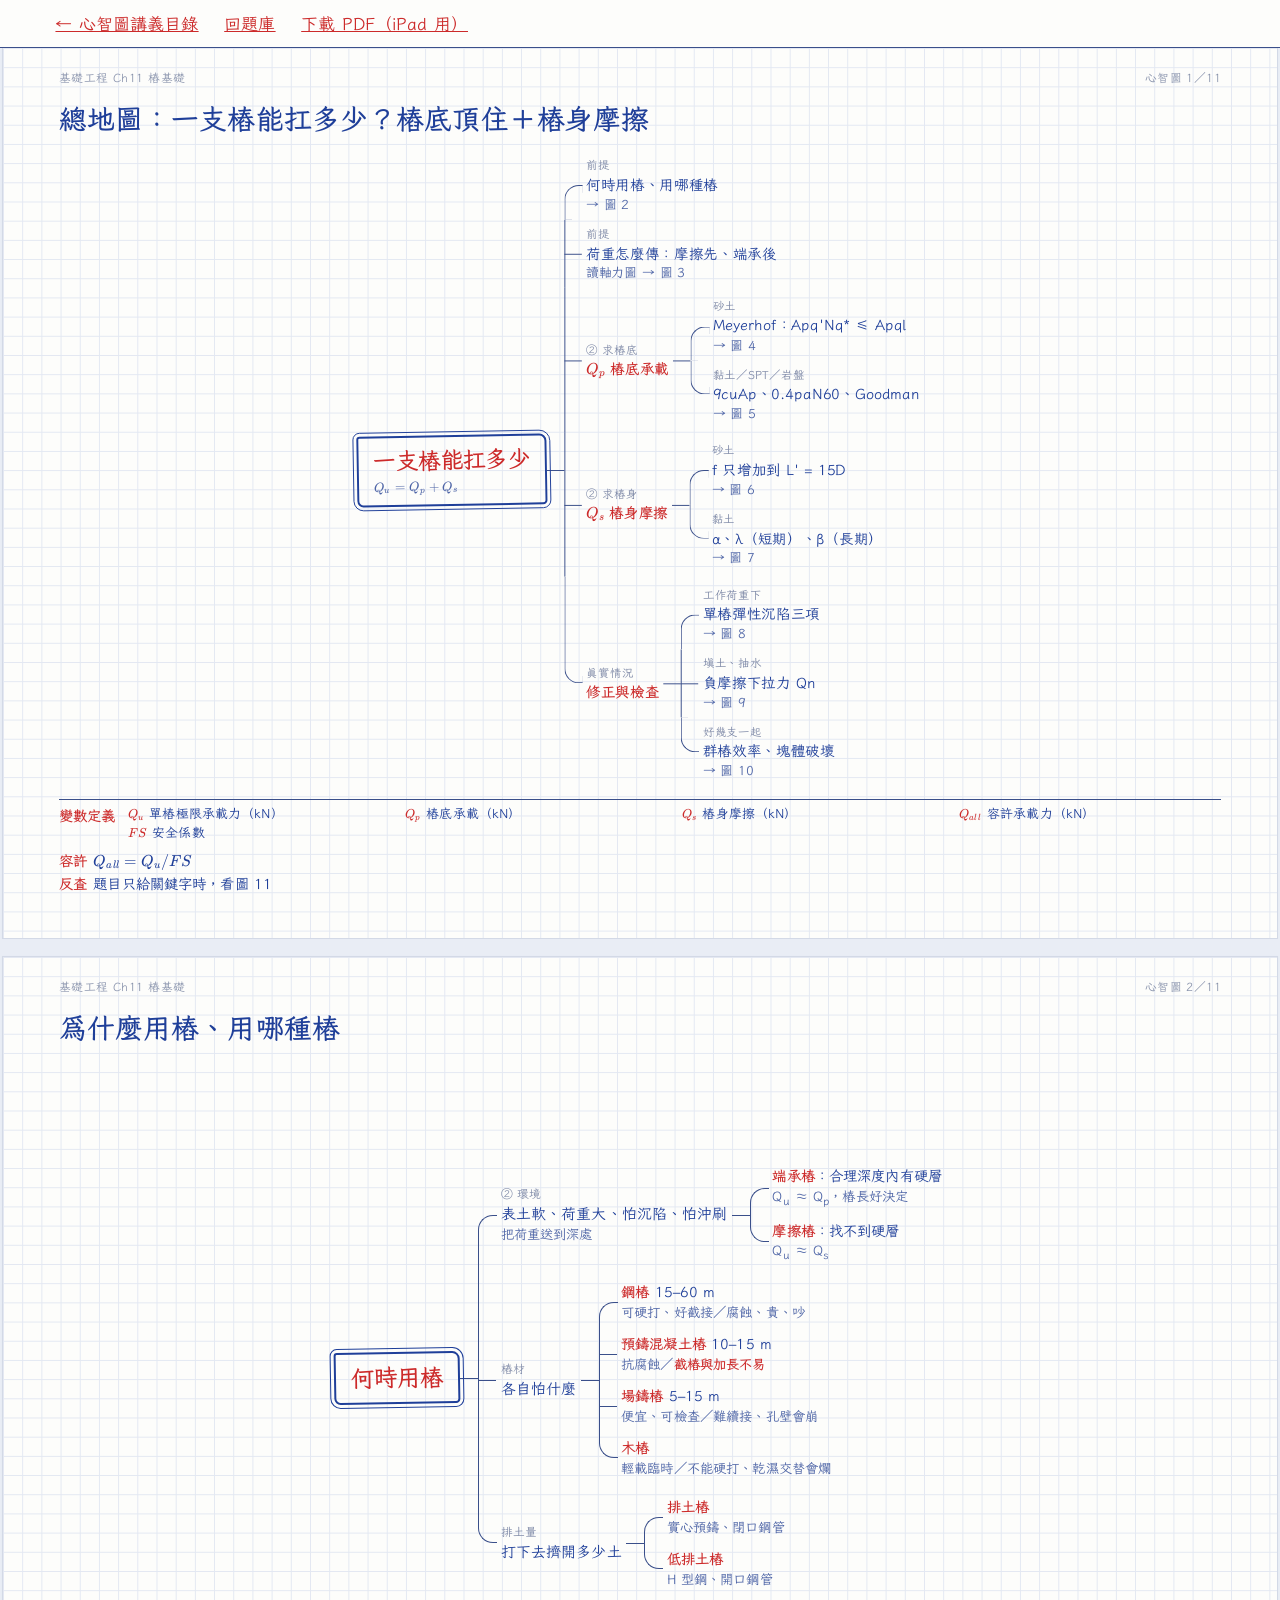
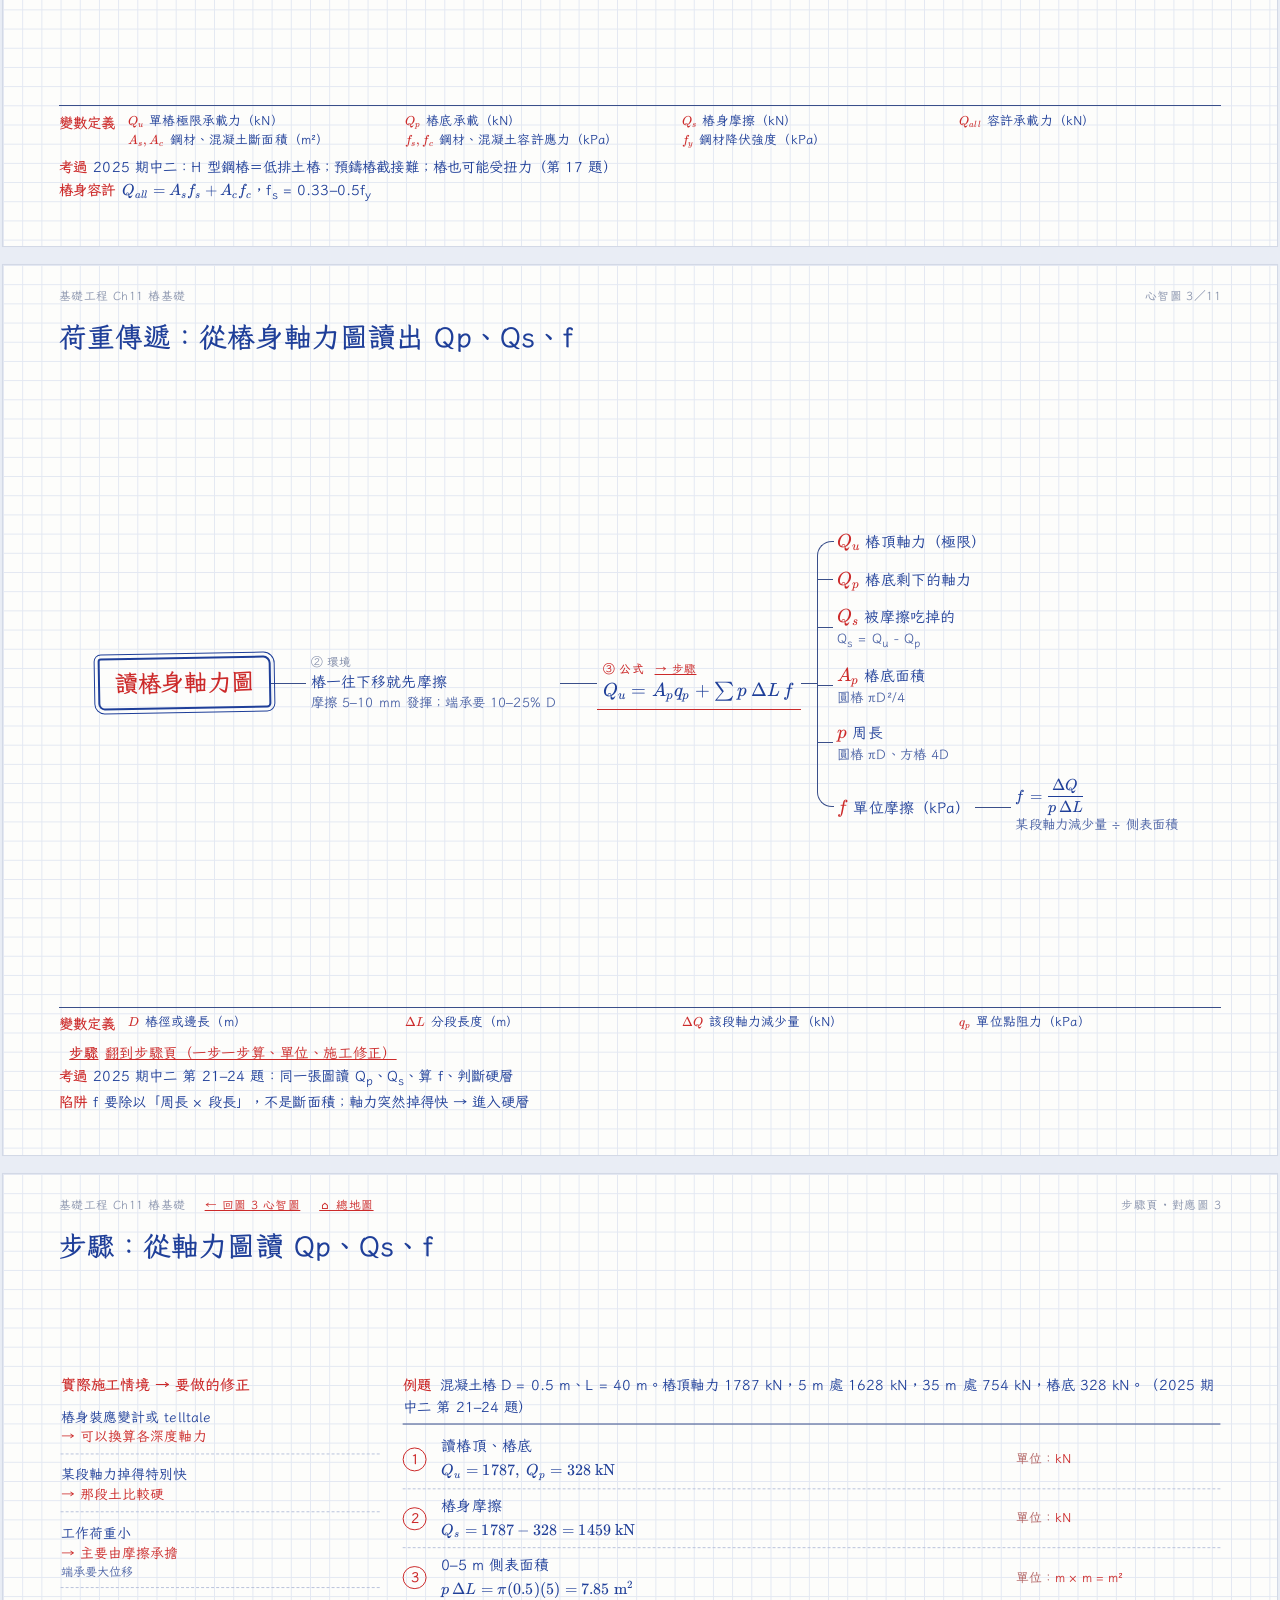
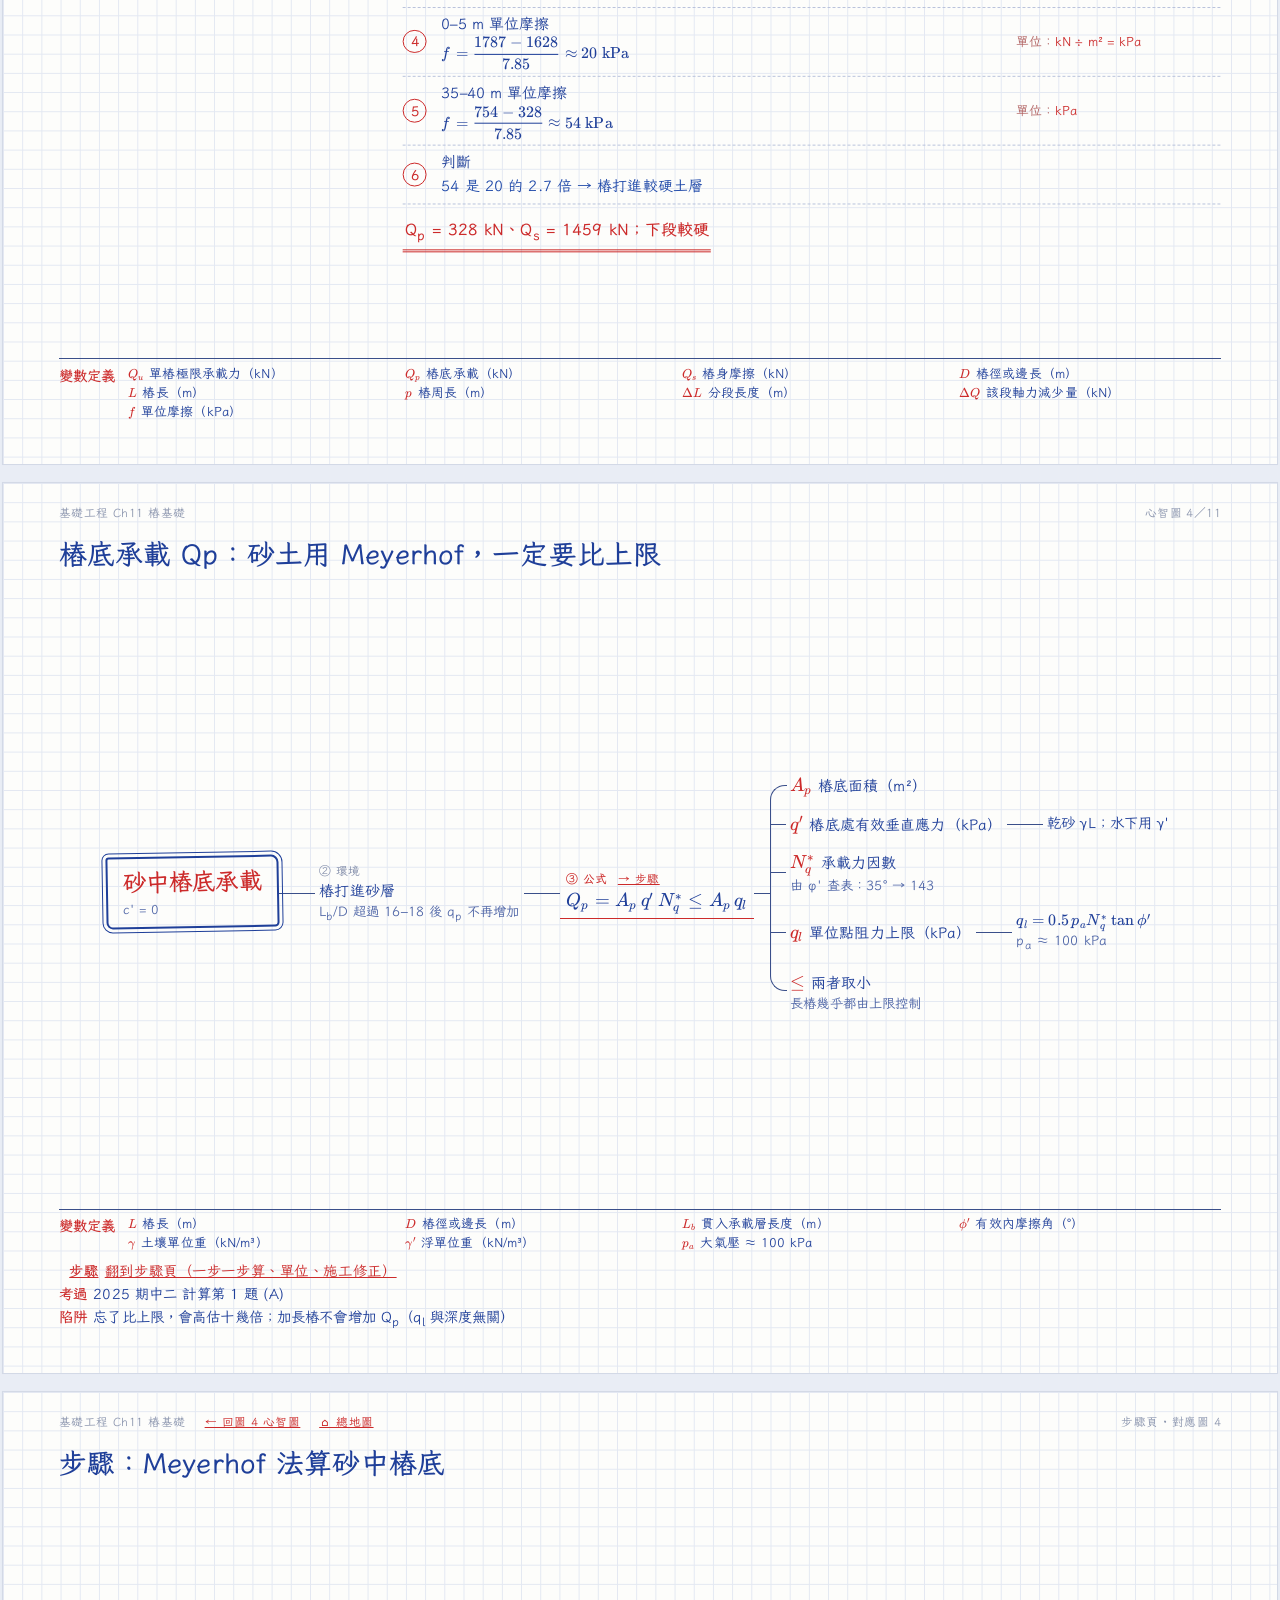
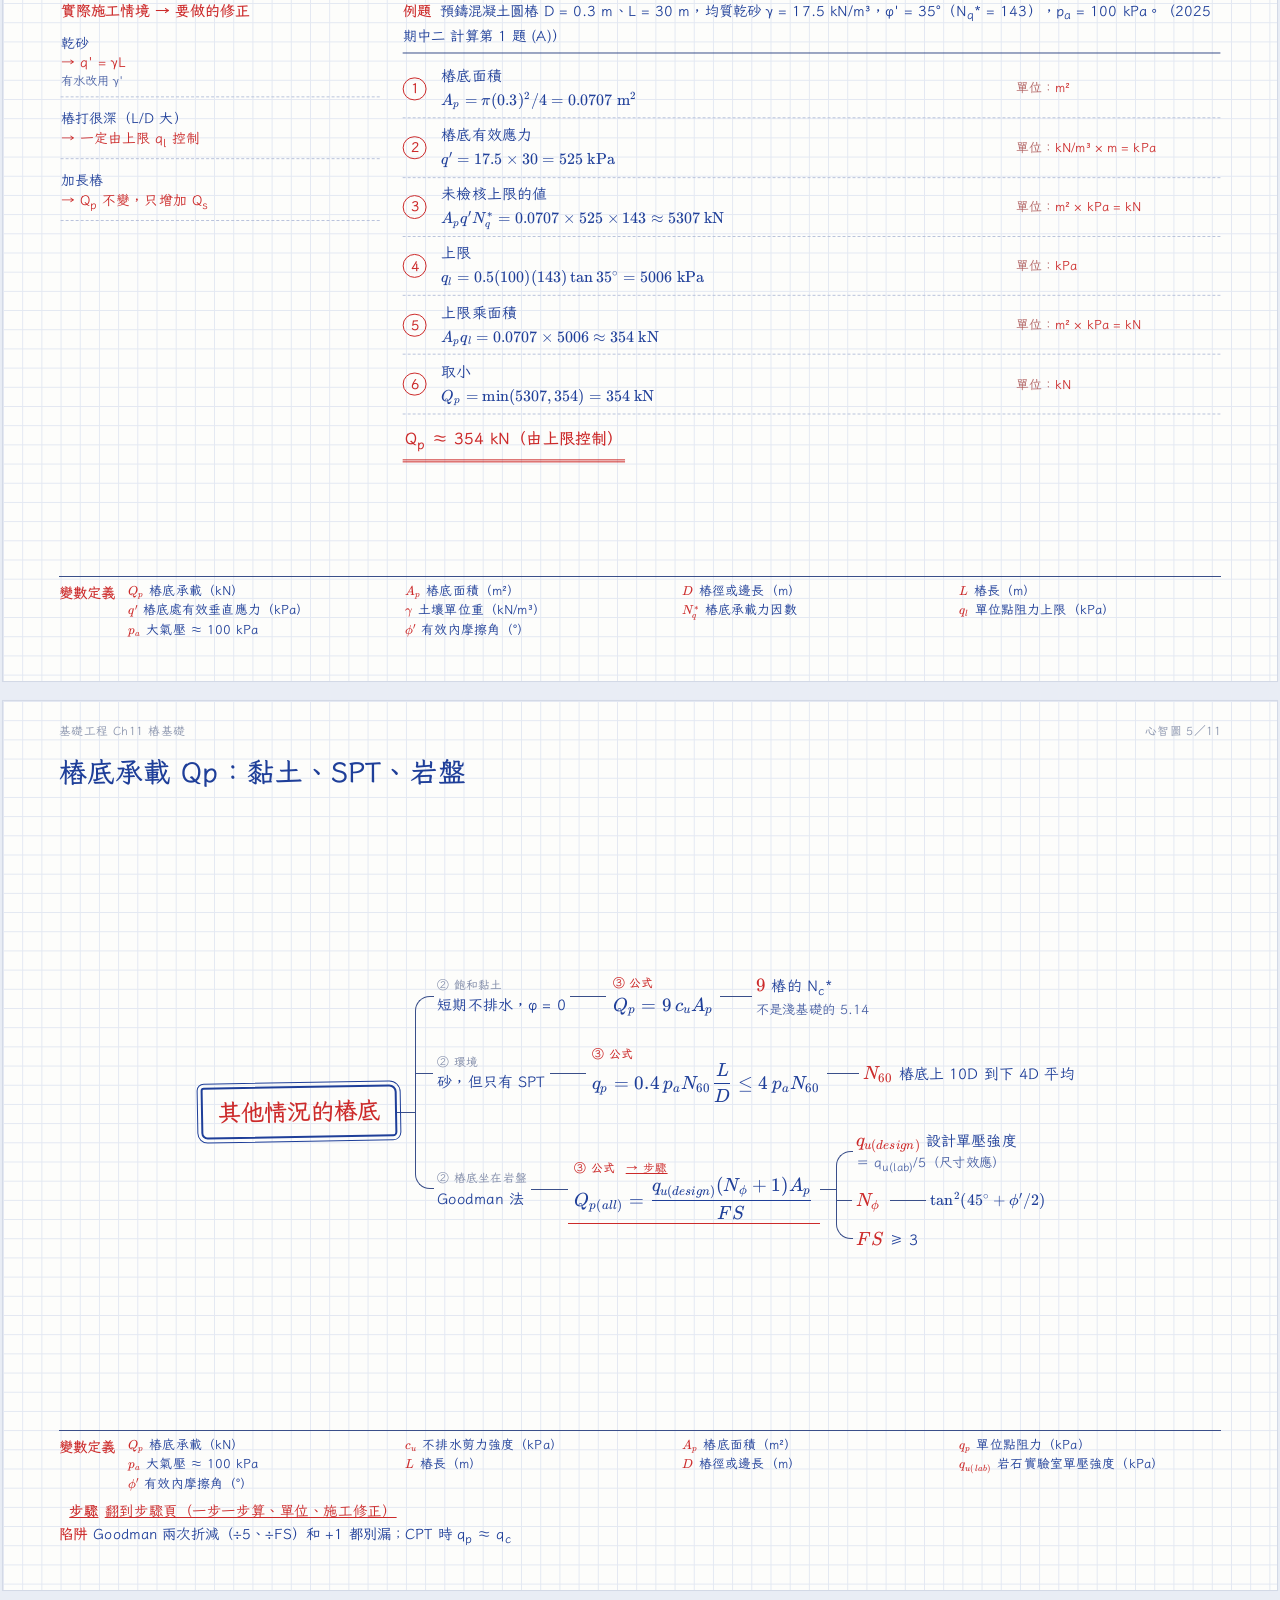
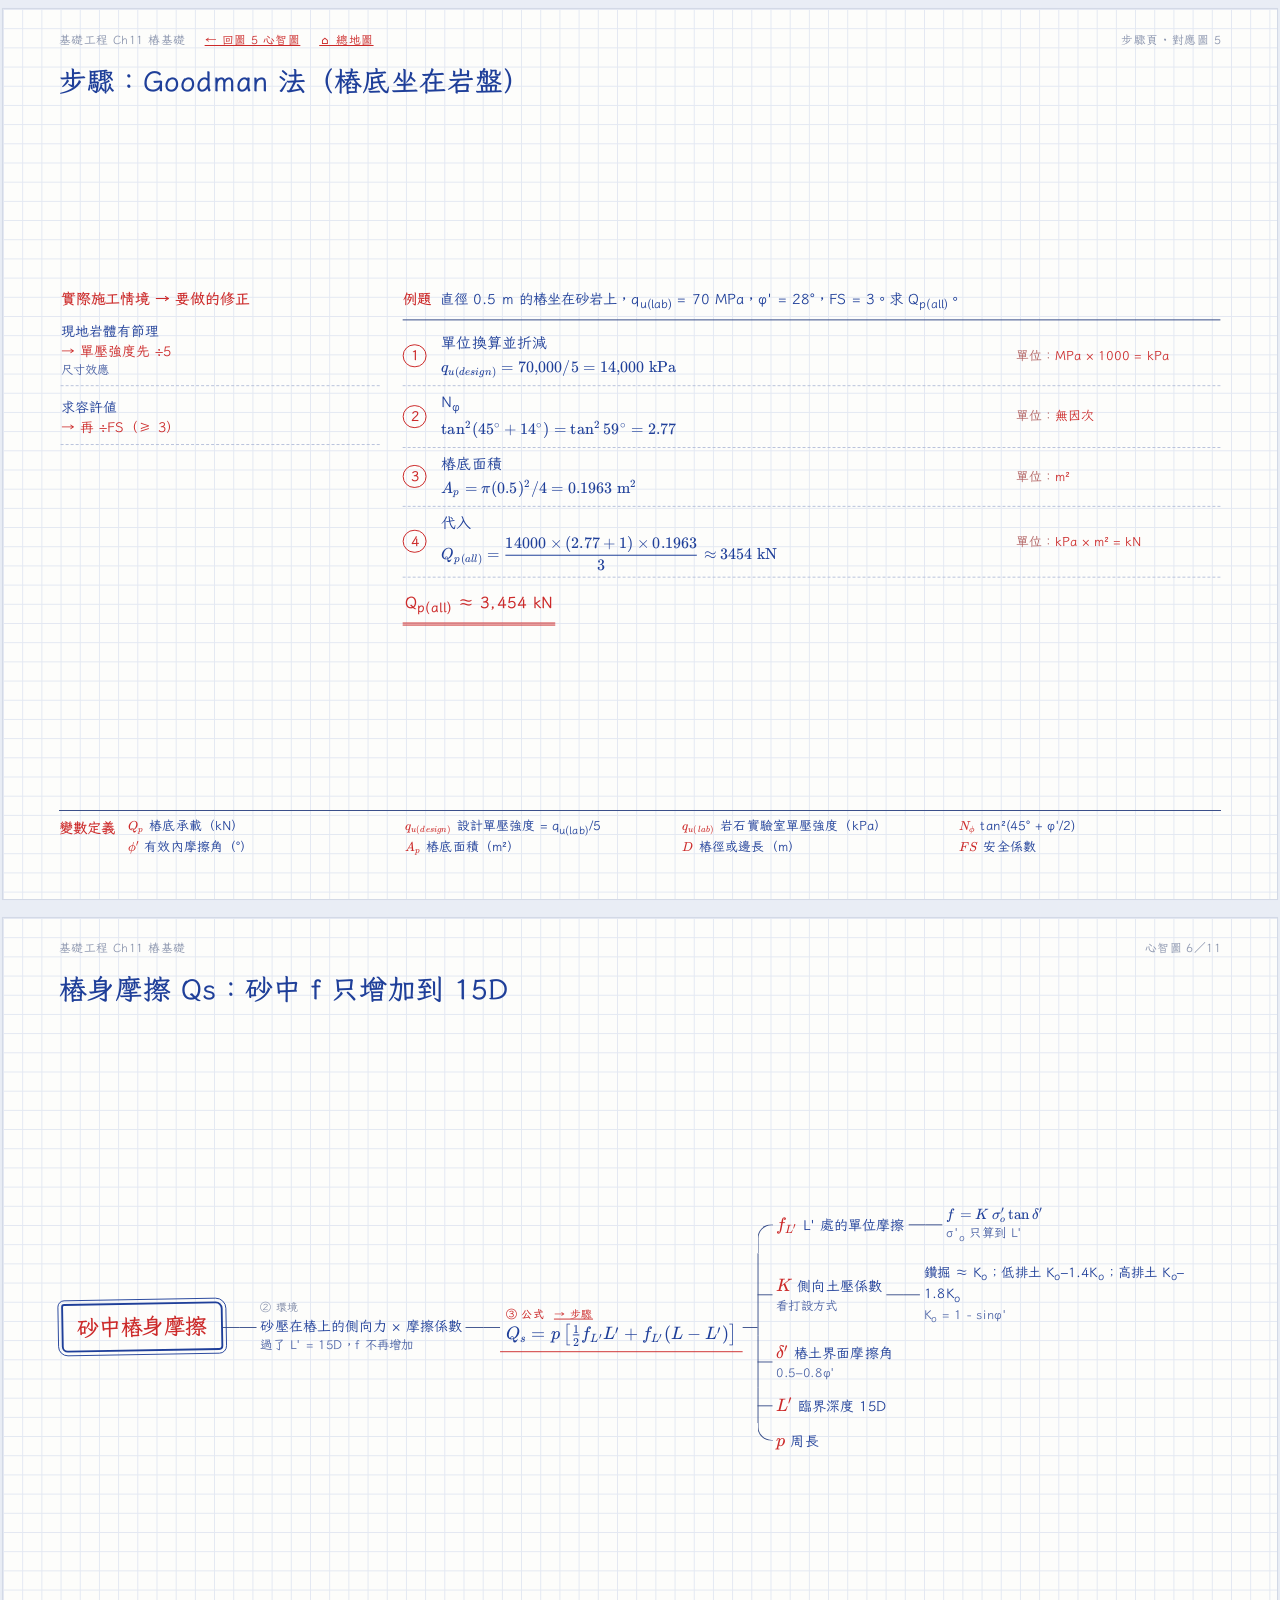
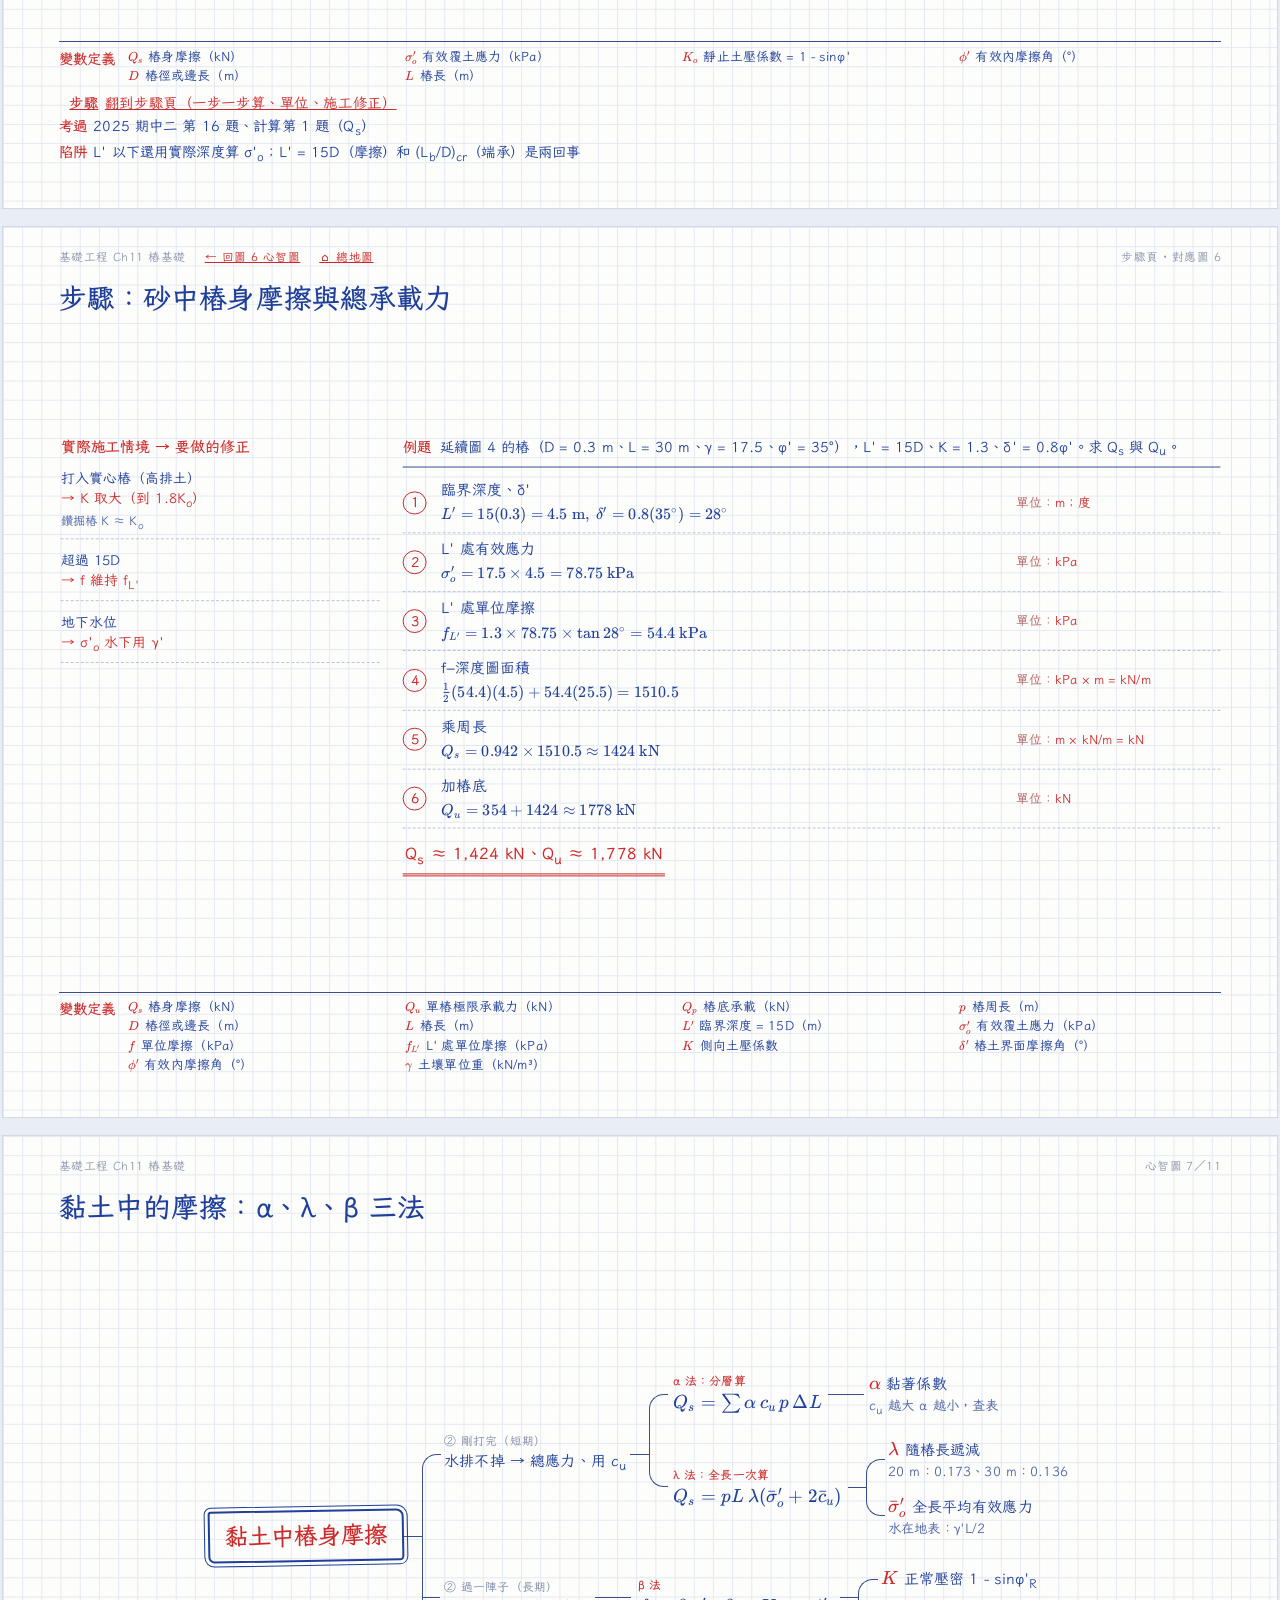
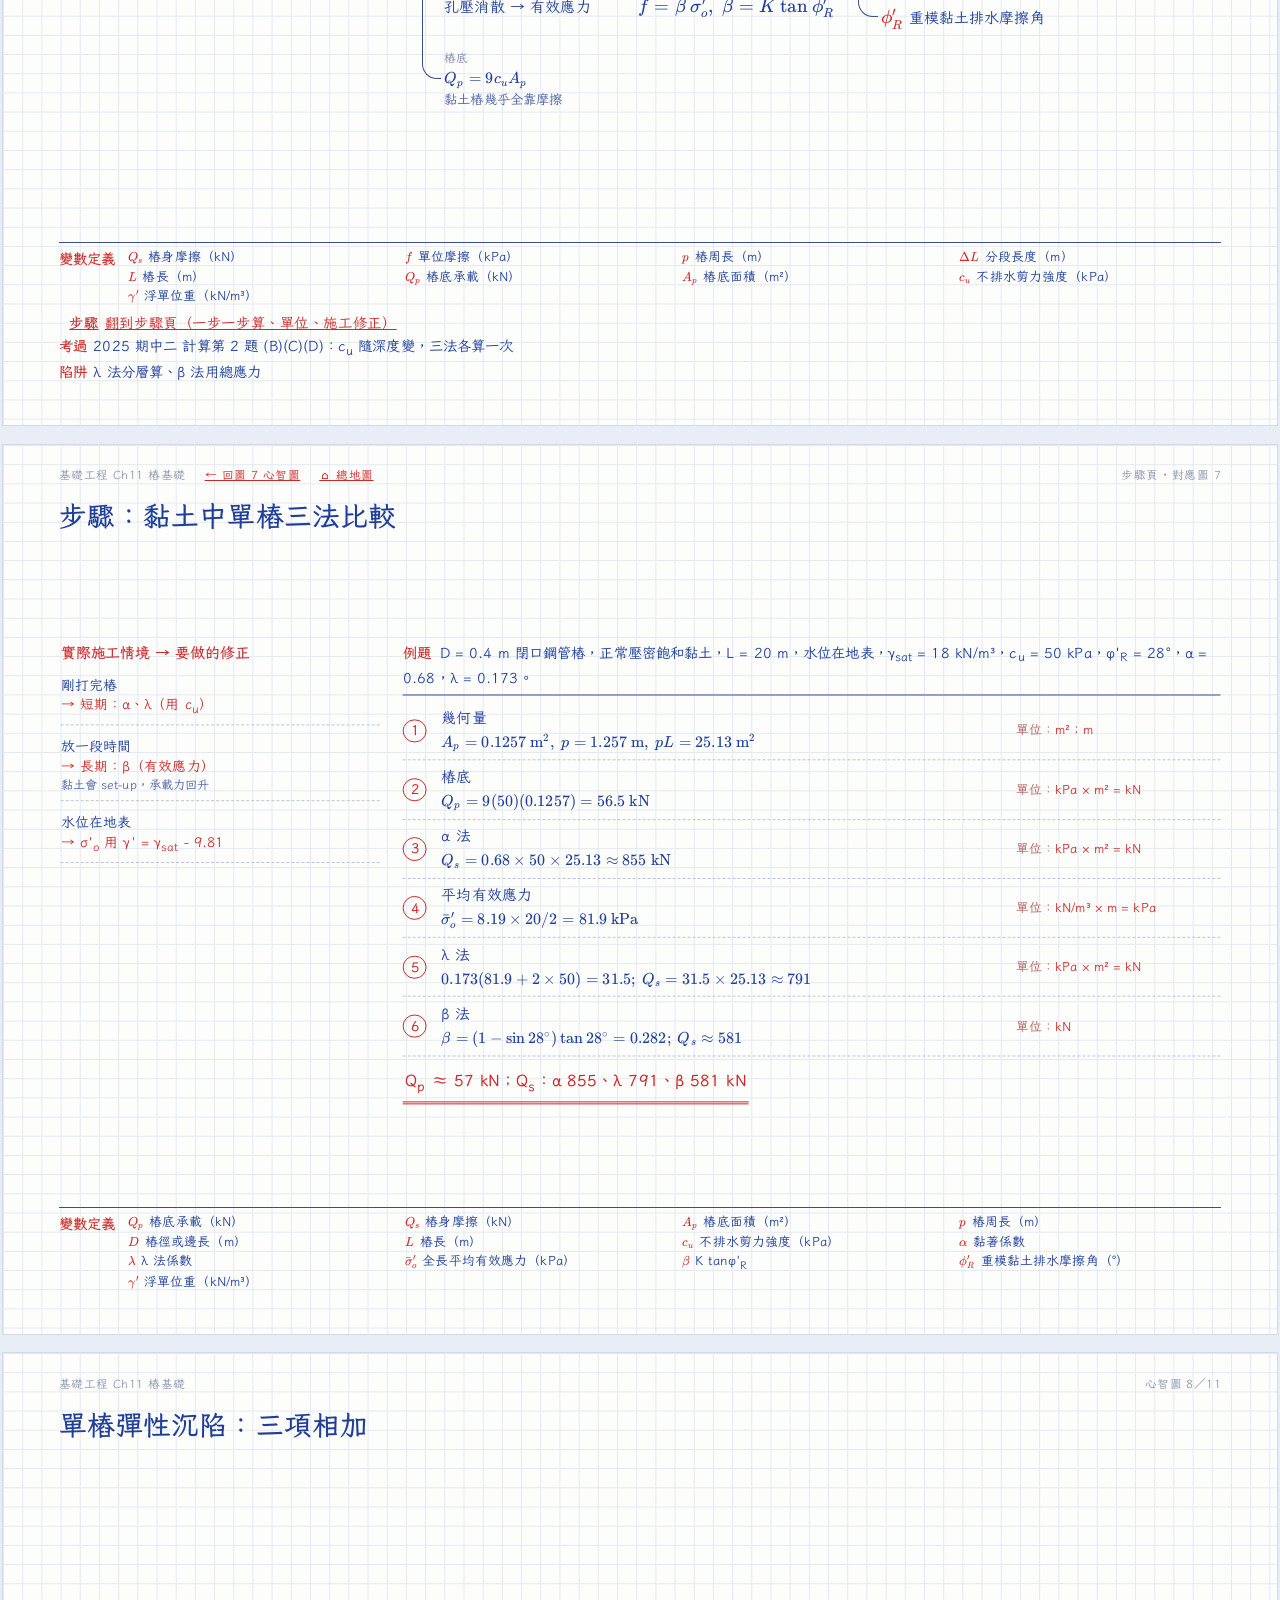
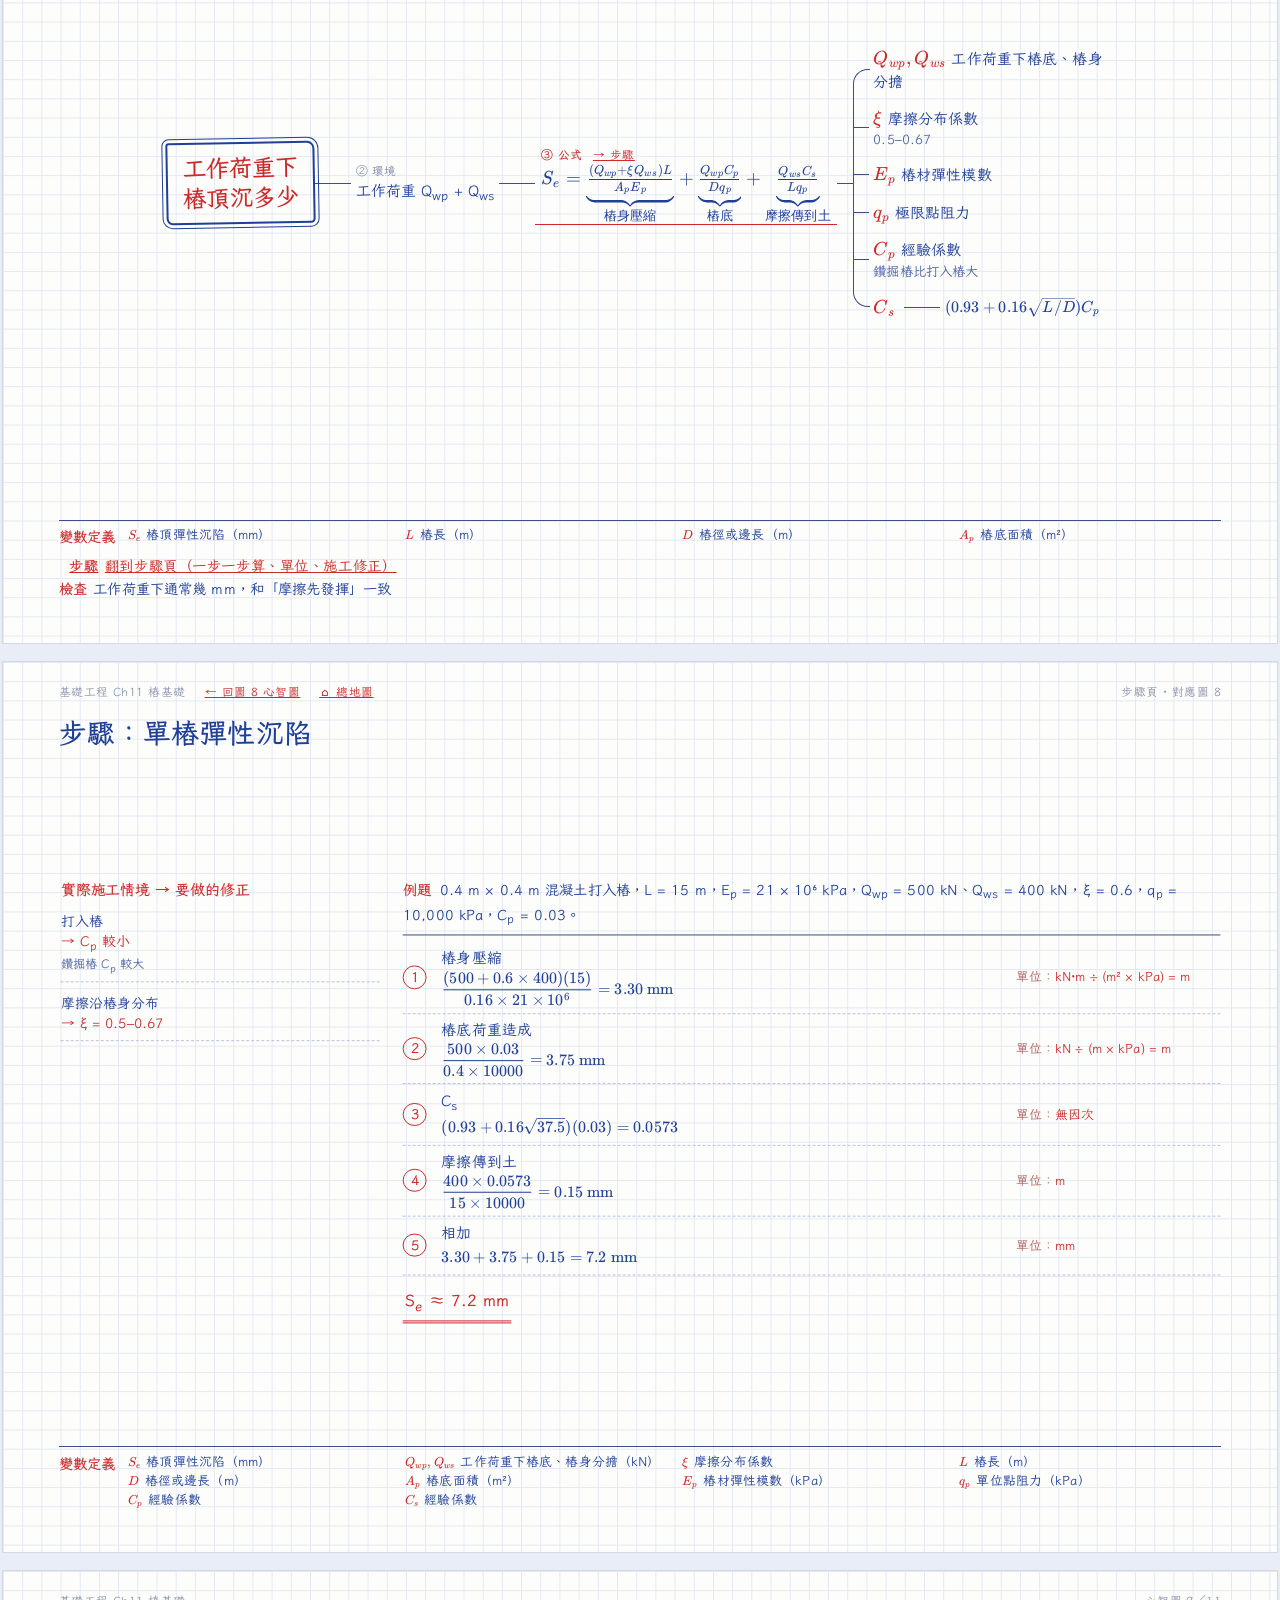
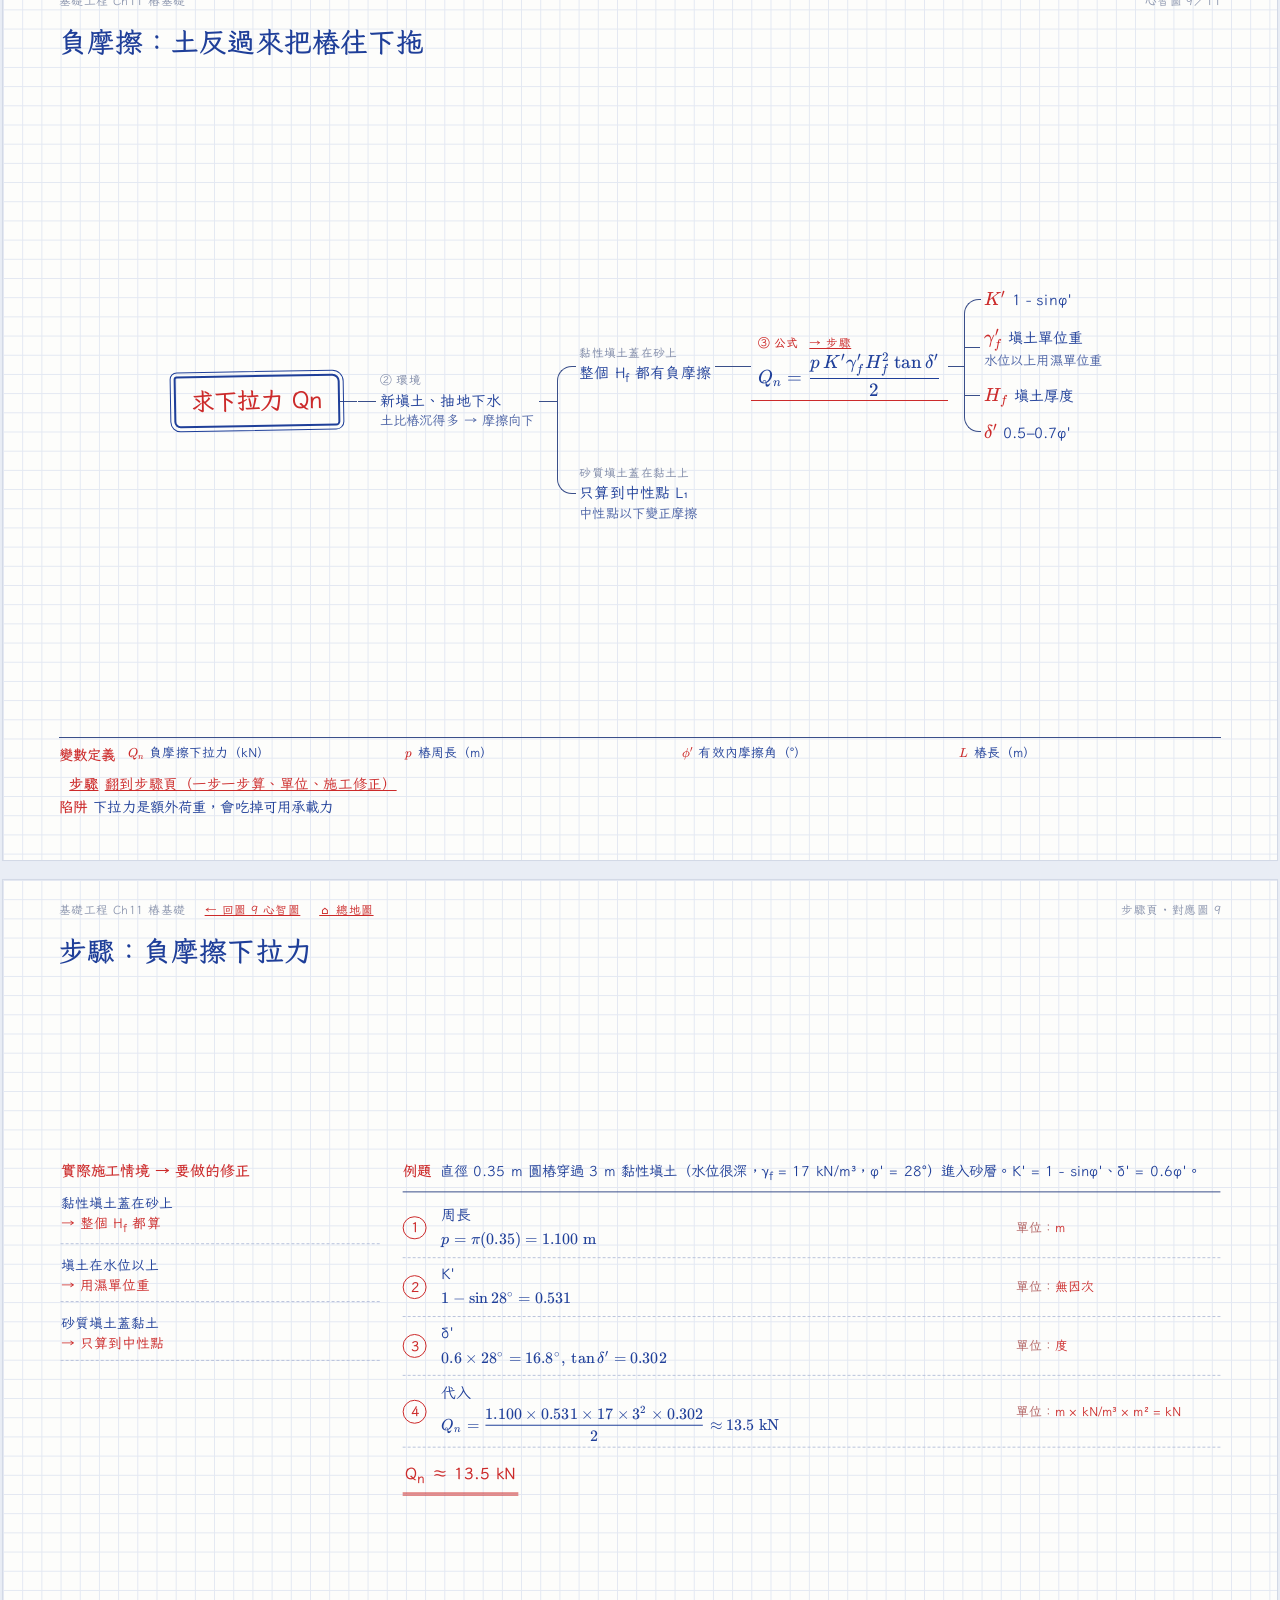
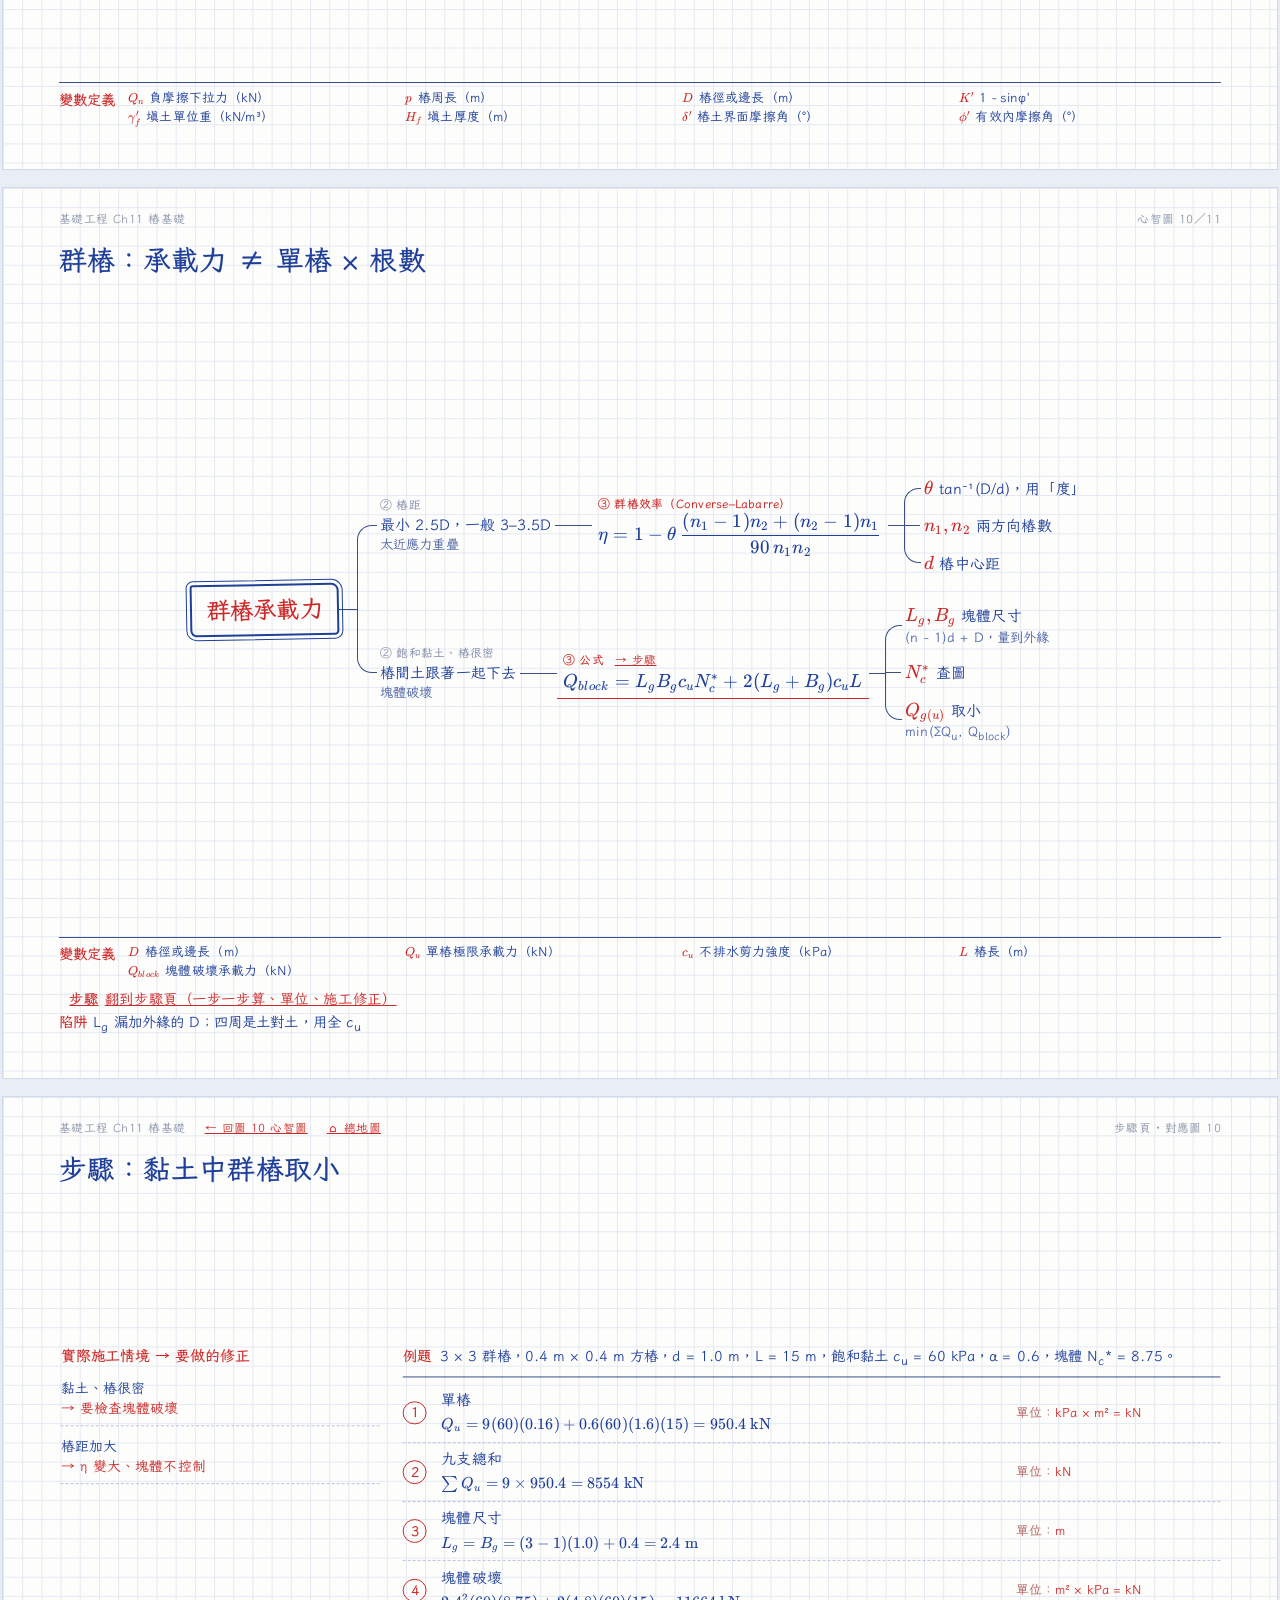
==== mindmap/ch11.html @ d0745fab "Add mind-map handouts for Ch8/9/11/12 and link them from the site Static notebook-style mind maps (g" ====
<!doctype html><html lang="zh-Hant"><head><meta charset="utf-8">
<meta name="viewport" content="width=device-width, initial-scale=1">
<title>Ch11 樁基礎｜心智圖講義</title>
<link rel="preconnect" href="https://fonts.googleapis.com"><link rel="preconnect" href="https://fonts.gstatic.com" crossorigin>
<link rel="stylesheet" href="https://fonts.googleapis.com/css2?family=LXGW+WenKai+TC:wght@400;700&family=Noto+Sans+TC:wght@400;600&display=swap">
<link rel="stylesheet" href="katex/katex.min.css">
<link rel="stylesheet" href="mm.css"></head><body>
<div class="webbar"><a href="./">← 心智圖講義目錄</a><a href="../">回題庫</a><a href="pdf/ch11.pdf" download>下載 PDF（iPad 用）</a></div>
<section class="page" id="m1">
  <div class="rh"><span>基礎工程 Ch11 樁基礎</span><span>心智圖 1／11</span></div>
  <div class="head"><div><h1>總地圖：一支樁能扛多少？樁底頂住＋樁身摩擦</h1></div><div class="steps"><span class="on">① 目的</span><span class="on">② 設定環境</span><span class="on">③ 選公式</span><span class="on">④ 變數從哪來</span></div></div>
  <div class="map"><div class="n c-white" style="transform: scale(0.96966); transform-origin: center center;"><div class="b goal">一支樁能扛多少<span class="s"><span class="tex"><span class="katex"><span class="katex-mathml"><math xmlns="http://www.w3.org/1998/Math/MathML"><semantics><mrow><msub><mi>Q</mi><mi>u</mi></msub><mo>=</mo><msub><mi>Q</mi><mi>p</mi></msub><mo>+</mo><msub><mi>Q</mi><mi>s</mi></msub></mrow><annotation encoding="application/x-tex">Q_u = Q_p + Q_s</annotation></semantics></math></span><span class="katex-html" aria-hidden="true"><span class="katex-base"><span class="katex-strut" style="height: 0.8778em; vertical-align: -0.1944em;"></span><span class="mord"><span class="mord mathnormal">Q</span><span class="msupsub"><span class="vlist-t vlist-t2"><span class="vlist-r"><span class="vlist" style="height: 0.1514em;"><span class="" style="top: -2.55em; margin-left: 0em; margin-right: 0.05em;"><span class="pstrut" style="height: 2.7em;"></span><span class="katex-sizing reset-size6 size3 mtight"><span class="mord mathnormal mtight">u</span></span></span></span><span class="vlist-s">​</span></span><span class="vlist-r"><span class="vlist" style="height: 0.15em;"><span class=""></span></span></span></span></span></span><span class="mspace" style="margin-right: 0.2778em;"></span><span class="mrel">=</span><span class="mspace" style="margin-right: 0.2778em;"></span></span><span class="katex-base"><span class="katex-strut" style="height: 0.9694em; vertical-align: -0.2861em;"></span><span class="mord"><span class="mord mathnormal">Q</span><span class="msupsub"><span class="vlist-t vlist-t2"><span class="vlist-r"><span class="vlist" style="height: 0.1514em;"><span class="" style="top: -2.55em; margin-left: 0em; margin-right: 0.05em;"><span class="pstrut" style="height: 2.7em;"></span><span class="katex-sizing reset-size6 size3 mtight"><span class="mord mathnormal mtight">p</span></span></span></span><span class="vlist-s">​</span></span><span class="vlist-r"><span class="vlist" style="height: 0.2861em;"><span class=""></span></span></span></span></span></span><span class="mspace" style="margin-right: 0.2222em;"></span><span class="mbin">+</span><span class="mspace" style="margin-right: 0.2222em;"></span></span><span class="katex-base"><span class="katex-strut" style="height: 0.8778em; vertical-align: -0.1944em;"></span><span class="mord"><span class="mord mathnormal">Q</span><span class="msupsub"><span class="vlist-t vlist-t2"><span class="vlist-r"><span class="vlist" style="height: 0.1514em;"><span class="" style="top: -2.55em; margin-left: 0em; margin-right: 0.05em;"><span class="pstrut" style="height: 2.7em;"></span><span class="katex-sizing reset-size6 size3 mtight"><span class="mord mathnormal mtight">s</span></span></span></span><span class="vlist-s">​</span></span><span class="vlist-r"><span class="vlist" style="height: 0.15em;"><span class=""></span></span></span></span></span></span></span></span></span></span></span></div><div class="k"><div class="n c-gray"><a class="lk" href="#m2"><div class="b env"><span class="t">前提</span>何時用樁、用哪種樁<span class="s">→ 圖 2</span></div></a></div><div class="n c-gray"><a class="lk" href="#m3"><div class="b env"><span class="t">前提</span>荷重怎麼傳：摩擦先、端承後<span class="s">讀軸力圖 → 圖 3</span></div></a></div><div class="n c-gray"><div class="b env"><span class="t">② 求樁底</span><b><span class="tex"><span class="katex"><span class="katex-mathml"><math xmlns="http://www.w3.org/1998/Math/MathML"><semantics><mrow><msub><mi>Q</mi><mi>p</mi></msub></mrow><annotation encoding="application/x-tex">Q_p</annotation></semantics></math></span><span class="katex-html" aria-hidden="true"><span class="katex-base"><span class="katex-strut" style="height: 0.9694em; vertical-align: -0.2861em;"></span><span class="mord"><span class="mord mathnormal">Q</span><span class="msupsub"><span class="vlist-t vlist-t2"><span class="vlist-r"><span class="vlist" style="height: 0.1514em;"><span class="" style="top: -2.55em; margin-left: 0em; margin-right: 0.05em;"><span class="pstrut" style="height: 2.7em;"></span><span class="katex-sizing reset-size6 size3 mtight"><span class="mord mathnormal mtight">p</span></span></span></span><span class="vlist-s">​</span></span><span class="vlist-r"><span class="vlist" style="height: 0.2861em;"><span class=""></span></span></span></span></span></span></span></span></span></span> 樁底承載</b></div><div class="k"><div class="n c-gray"><a class="lk" href="#m4"><div class="b meth"><span class="t">砂土</span>Meyerhof：Apq'Nq* ≤ Apql<span class="s">→ 圖 4</span></div></a></div><div class="n c-gray"><a class="lk" href="#m5"><div class="b meth"><span class="t">黏土／SPT／岩盤</span>9cuAp、0.4paN60、Goodman<span class="s">→ 圖 5</span></div></a></div></div></div><div class="n c-gray"><div class="b env"><span class="t">② 求樁身</span><b><span class="tex"><span class="katex"><span class="katex-mathml"><math xmlns="http://www.w3.org/1998/Math/MathML"><semantics><mrow><msub><mi>Q</mi><mi>s</mi></msub></mrow><annotation encoding="application/x-tex">Q_s</annotation></semantics></math></span><span class="katex-html" aria-hidden="true"><span class="katex-base"><span class="katex-strut" style="height: 0.8778em; vertical-align: -0.1944em;"></span><span class="mord"><span class="mord mathnormal">Q</span><span class="msupsub"><span class="vlist-t vlist-t2"><span class="vlist-r"><span class="vlist" style="height: 0.1514em;"><span class="" style="top: -2.55em; margin-left: 0em; margin-right: 0.05em;"><span class="pstrut" style="height: 2.7em;"></span><span class="katex-sizing reset-size6 size3 mtight"><span class="mord mathnormal mtight">s</span></span></span></span><span class="vlist-s">​</span></span><span class="vlist-r"><span class="vlist" style="height: 0.15em;"><span class=""></span></span></span></span></span></span></span></span></span></span> 樁身摩擦</b></div><div class="k"><div class="n c-gray"><a class="lk" href="#m6"><div class="b meth"><span class="t">砂土</span>f 只增加到 L' = 15D<span class="s">→ 圖 6</span></div></a></div><div class="n c-gray"><a class="lk" href="#m7"><div class="b meth"><span class="t">黏土</span>α、λ（短期）、β（長期）<span class="s">→ 圖 7</span></div></a></div></div></div><div class="n c-gray"><div class="b env"><span class="t">真實情況</span><b>修正與檢查</b></div><div class="k"><div class="n c-gray"><a class="lk" href="#m8"><div class="b meth"><span class="t">工作荷重下</span>單樁彈性沉陷三項<span class="s">→ 圖 8</span></div></a></div><div class="n c-gray"><a class="lk" href="#m9"><div class="b meth"><span class="t">填土、抽水</span>負摩擦下拉力 Qn<span class="s">→ 圖 9</span></div></a></div><div class="n c-gray"><a class="lk" href="#m10"><div class="b meth"><span class="t">好幾支一起</span>群樁效率、塊體破壞<span class="s">→ 圖 10</span></div></a></div></div></div></div></div></div>
  <div class="defs"><div class="dh">變數定義</div><div class="dg"><div class="d"><span class="ds"><span class="tex"><span class="katex"><span class="katex-mathml"><math xmlns="http://www.w3.org/1998/Math/MathML"><semantics><mrow><msub><mi>Q</mi><mi>u</mi></msub></mrow><annotation encoding="application/x-tex">Q_u</annotation></semantics></math></span><span class="katex-html" aria-hidden="true"><span class="katex-base"><span class="katex-strut" style="height: 0.8778em; vertical-align: -0.1944em;"></span><span class="mord"><span class="mord mathnormal">Q</span><span class="msupsub"><span class="vlist-t vlist-t2"><span class="vlist-r"><span class="vlist" style="height: 0.1514em;"><span class="" style="top: -2.55em; margin-left: 0em; margin-right: 0.05em;"><span class="pstrut" style="height: 2.7em;"></span><span class="katex-sizing reset-size6 size3 mtight"><span class="mord mathnormal mtight">u</span></span></span></span><span class="vlist-s">​</span></span><span class="vlist-r"><span class="vlist" style="height: 0.15em;"><span class=""></span></span></span></span></span></span></span></span></span></span></span>單樁極限承載力（kN）</div><div class="d"><span class="ds"><span class="tex"><span class="katex"><span class="katex-mathml"><math xmlns="http://www.w3.org/1998/Math/MathML"><semantics><mrow><msub><mi>Q</mi><mi>p</mi></msub></mrow><annotation encoding="application/x-tex">Q_p</annotation></semantics></math></span><span class="katex-html" aria-hidden="true"><span class="katex-base"><span class="katex-strut" style="height: 0.9694em; vertical-align: -0.2861em;"></span><span class="mord"><span class="mord mathnormal">Q</span><span class="msupsub"><span class="vlist-t vlist-t2"><span class="vlist-r"><span class="vlist" style="height: 0.1514em;"><span class="" style="top: -2.55em; margin-left: 0em; margin-right: 0.05em;"><span class="pstrut" style="height: 2.7em;"></span><span class="katex-sizing reset-size6 size3 mtight"><span class="mord mathnormal mtight">p</span></span></span></span><span class="vlist-s">​</span></span><span class="vlist-r"><span class="vlist" style="height: 0.2861em;"><span class=""></span></span></span></span></span></span></span></span></span></span></span>樁底承載（kN）</div><div class="d"><span class="ds"><span class="tex"><span class="katex"><span class="katex-mathml"><math xmlns="http://www.w3.org/1998/Math/MathML"><semantics><mrow><msub><mi>Q</mi><mi>s</mi></msub></mrow><annotation encoding="application/x-tex">Q_s</annotation></semantics></math></span><span class="katex-html" aria-hidden="true"><span class="katex-base"><span class="katex-strut" style="height: 0.8778em; vertical-align: -0.1944em;"></span><span class="mord"><span class="mord mathnormal">Q</span><span class="msupsub"><span class="vlist-t vlist-t2"><span class="vlist-r"><span class="vlist" style="height: 0.1514em;"><span class="" style="top: -2.55em; margin-left: 0em; margin-right: 0.05em;"><span class="pstrut" style="height: 2.7em;"></span><span class="katex-sizing reset-size6 size3 mtight"><span class="mord mathnormal mtight">s</span></span></span></span><span class="vlist-s">​</span></span><span class="vlist-r"><span class="vlist" style="height: 0.15em;"><span class=""></span></span></span></span></span></span></span></span></span></span></span>樁身摩擦（kN）</div><div class="d"><span class="ds"><span class="tex"><span class="katex"><span class="katex-mathml"><math xmlns="http://www.w3.org/1998/Math/MathML"><semantics><mrow><msub><mi>Q</mi><mrow><mi>a</mi><mi>l</mi><mi>l</mi></mrow></msub></mrow><annotation encoding="application/x-tex">Q_{all}</annotation></semantics></math></span><span class="katex-html" aria-hidden="true"><span class="katex-base"><span class="katex-strut" style="height: 0.8778em; vertical-align: -0.1944em;"></span><span class="mord"><span class="mord mathnormal">Q</span><span class="msupsub"><span class="vlist-t vlist-t2"><span class="vlist-r"><span class="vlist" style="height: 0.3361em;"><span class="" style="top: -2.55em; margin-left: 0em; margin-right: 0.05em;"><span class="pstrut" style="height: 2.7em;"></span><span class="katex-sizing reset-size6 size3 mtight"><span class="mord mtight"><span class="mord mathnormal mtight">a</span><span class="mord mathnormal mtight" style="margin-right: 0.0197em;">l</span><span class="mord mathnormal mtight" style="margin-right: 0.0197em;">l</span></span></span></span></span><span class="vlist-s">​</span></span><span class="vlist-r"><span class="vlist" style="height: 0.15em;"><span class=""></span></span></span></span></span></span></span></span></span></span></span>容許承載力（kN）</div><div class="d"><span class="ds"><span class="tex"><span class="katex"><span class="katex-mathml"><math xmlns="http://www.w3.org/1998/Math/MathML"><semantics><mrow><mi>F</mi><mi>S</mi></mrow><annotation encoding="application/x-tex">FS</annotation></semantics></math></span><span class="katex-html" aria-hidden="true"><span class="katex-base"><span class="katex-strut" style="height: 0.6833em;"></span><span class="mord mathnormal" style="margin-right: 0.1389em;">F</span><span class="mord mathnormal" style="margin-right: 0.0576em;">S</span></span></span></span></span></span>安全係數</div></div></div>
  <div class="foot"><div class="chip tip"><b>容許</b><span class="tex"><span class="katex"><span class="katex-mathml"><math xmlns="http://www.w3.org/1998/Math/MathML"><semantics><mrow><msub><mi>Q</mi><mrow><mi>a</mi><mi>l</mi><mi>l</mi></mrow></msub><mo>=</mo><msub><mi>Q</mi><mi>u</mi></msub><mi mathvariant="normal">/</mi><mi>F</mi><mi>S</mi></mrow><annotation encoding="application/x-tex">Q_{all} = Q_u / FS</annotation></semantics></math></span><span class="katex-html" aria-hidden="true"><span class="katex-base"><span class="katex-strut" style="height: 0.8778em; vertical-align: -0.1944em;"></span><span class="mord"><span class="mord mathnormal">Q</span><span class="msupsub"><span class="vlist-t vlist-t2"><span class="vlist-r"><span class="vlist" style="height: 0.3361em;"><span class="" style="top: -2.55em; margin-left: 0em; margin-right: 0.05em;"><span class="pstrut" style="height: 2.7em;"></span><span class="katex-sizing reset-size6 size3 mtight"><span class="mord mtight"><span class="mord mathnormal mtight">a</span><span class="mord mathnormal mtight" style="margin-right: 0.0197em;">l</span><span class="mord mathnormal mtight" style="margin-right: 0.0197em;">l</span></span></span></span></span><span class="vlist-s">​</span></span><span class="vlist-r"><span class="vlist" style="height: 0.15em;"><span class=""></span></span></span></span></span></span><span class="mspace" style="margin-right: 0.2778em;"></span><span class="mrel">=</span><span class="mspace" style="margin-right: 0.2778em;"></span></span><span class="katex-base"><span class="katex-strut" style="height: 1em; vertical-align: -0.25em;"></span><span class="mord"><span class="mord mathnormal">Q</span><span class="msupsub"><span class="vlist-t vlist-t2"><span class="vlist-r"><span class="vlist" style="height: 0.1514em;"><span class="" style="top: -2.55em; margin-left: 0em; margin-right: 0.05em;"><span class="pstrut" style="height: 2.7em;"></span><span class="katex-sizing reset-size6 size3 mtight"><span class="mord mathnormal mtight">u</span></span></span></span><span class="vlist-s">​</span></span><span class="vlist-r"><span class="vlist" style="height: 0.15em;"><span class=""></span></span></span></span></span></span><span class="mord">/</span><span class="mord mathnormal" style="margin-right: 0.1389em;">F</span><span class="mord mathnormal" style="margin-right: 0.0576em;">S</span></span></span></span></span></div><div class="chip tip"><b>反查</b>題目只給關鍵字時，看圖 11</div></div>
</section>
<section class="page" id="m2">
  <div class="rh"><span>基礎工程 Ch11 樁基礎</span><span>心智圖 2／11</span></div>
  <div class="head"><div><h1>為什麼用樁、用哪種樁</h1></div><div class="steps"><span class="on">① 目的</span><span class="on">② 設定環境</span><span class="">③ 選公式</span><span class="">④ 變數從哪來</span></div></div>
  <div class="map"><div class="n c-white"><div class="b goal">何時用樁</div><div class="k"><div class="n c-gray"><div class="b env"><span class="t">② 環境</span>表土軟、荷重大、怕沉陷、怕沖刷<span class="s">把荷重送到深處</span></div><div class="k"><div class="n c-gray"><div class="b how "><b>端承樁</b>：合理深度內有硬層<span class="s">Q<sub>u</sub> ≈ Q<sub>p</sub>，樁長好決定</span></div></div><div class="n c-gray"><div class="b how "><b>摩擦樁</b>：找不到硬層<span class="s">Q<sub>u</sub> ≈ Q<sub>s</sub></span></div></div></div></div><div class="n c-gray"><div class="b env"><span class="t">樁材</span>各自怕什麼</div><div class="k"><div class="n c-gray"><div class="b how "><b>鋼樁</b> 15–60 m<span class="s">可硬打、好截接／腐蝕、貴、吵</span></div></div><div class="n c-gray"><div class="b how "><b>預鑄混凝土樁</b> 10–15 m<span class="s">抗腐蝕／<b>截樁與加長不易</b></span></div></div><div class="n c-gray"><div class="b how "><b>場鑄樁</b> 5–15 m<span class="s">便宜、可檢查／難續接、孔壁會崩</span></div></div><div class="n c-gray"><div class="b how "><b>木樁</b><span class="s">輕載臨時／不能硬打、乾濕交替會爛</span></div></div></div></div><div class="n c-gray"><div class="b env"><span class="t">排土量</span>打下去擠開多少土</div><div class="k"><div class="n c-gray"><div class="b how "><b>排土樁</b><span class="s">實心預鑄、閉口鋼管</span></div></div><div class="n c-gray"><div class="b how "><b>低排土樁</b><span class="s">H 型鋼、開口鋼管</span></div></div></div></div></div></div></div>
  <div class="defs"><div class="dh">變數定義</div><div class="dg"><div class="d"><span class="ds"><span class="tex"><span class="katex"><span class="katex-mathml"><math xmlns="http://www.w3.org/1998/Math/MathML"><semantics><mrow><msub><mi>Q</mi><mi>u</mi></msub></mrow><annotation encoding="application/x-tex">Q_u</annotation></semantics></math></span><span class="katex-html" aria-hidden="true"><span class="katex-base"><span class="katex-strut" style="height: 0.8778em; vertical-align: -0.1944em;"></span><span class="mord"><span class="mord mathnormal">Q</span><span class="msupsub"><span class="vlist-t vlist-t2"><span class="vlist-r"><span class="vlist" style="height: 0.1514em;"><span class="" style="top: -2.55em; margin-left: 0em; margin-right: 0.05em;"><span class="pstrut" style="height: 2.7em;"></span><span class="katex-sizing reset-size6 size3 mtight"><span class="mord mathnormal mtight">u</span></span></span></span><span class="vlist-s">​</span></span><span class="vlist-r"><span class="vlist" style="height: 0.15em;"><span class=""></span></span></span></span></span></span></span></span></span></span></span>單樁極限承載力（kN）</div><div class="d"><span class="ds"><span class="tex"><span class="katex"><span class="katex-mathml"><math xmlns="http://www.w3.org/1998/Math/MathML"><semantics><mrow><msub><mi>Q</mi><mi>p</mi></msub></mrow><annotation encoding="application/x-tex">Q_p</annotation></semantics></math></span><span class="katex-html" aria-hidden="true"><span class="katex-base"><span class="katex-strut" style="height: 0.9694em; vertical-align: -0.2861em;"></span><span class="mord"><span class="mord mathnormal">Q</span><span class="msupsub"><span class="vlist-t vlist-t2"><span class="vlist-r"><span class="vlist" style="height: 0.1514em;"><span class="" style="top: -2.55em; margin-left: 0em; margin-right: 0.05em;"><span class="pstrut" style="height: 2.7em;"></span><span class="katex-sizing reset-size6 size3 mtight"><span class="mord mathnormal mtight">p</span></span></span></span><span class="vlist-s">​</span></span><span class="vlist-r"><span class="vlist" style="height: 0.2861em;"><span class=""></span></span></span></span></span></span></span></span></span></span></span>樁底承載（kN）</div><div class="d"><span class="ds"><span class="tex"><span class="katex"><span class="katex-mathml"><math xmlns="http://www.w3.org/1998/Math/MathML"><semantics><mrow><msub><mi>Q</mi><mi>s</mi></msub></mrow><annotation encoding="application/x-tex">Q_s</annotation></semantics></math></span><span class="katex-html" aria-hidden="true"><span class="katex-base"><span class="katex-strut" style="height: 0.8778em; vertical-align: -0.1944em;"></span><span class="mord"><span class="mord mathnormal">Q</span><span class="msupsub"><span class="vlist-t vlist-t2"><span class="vlist-r"><span class="vlist" style="height: 0.1514em;"><span class="" style="top: -2.55em; margin-left: 0em; margin-right: 0.05em;"><span class="pstrut" style="height: 2.7em;"></span><span class="katex-sizing reset-size6 size3 mtight"><span class="mord mathnormal mtight">s</span></span></span></span><span class="vlist-s">​</span></span><span class="vlist-r"><span class="vlist" style="height: 0.15em;"><span class=""></span></span></span></span></span></span></span></span></span></span></span>樁身摩擦（kN）</div><div class="d"><span class="ds"><span class="tex"><span class="katex"><span class="katex-mathml"><math xmlns="http://www.w3.org/1998/Math/MathML"><semantics><mrow><msub><mi>Q</mi><mrow><mi>a</mi><mi>l</mi><mi>l</mi></mrow></msub></mrow><annotation encoding="application/x-tex">Q_{all}</annotation></semantics></math></span><span class="katex-html" aria-hidden="true"><span class="katex-base"><span class="katex-strut" style="height: 0.8778em; vertical-align: -0.1944em;"></span><span class="mord"><span class="mord mathnormal">Q</span><span class="msupsub"><span class="vlist-t vlist-t2"><span class="vlist-r"><span class="vlist" style="height: 0.3361em;"><span class="" style="top: -2.55em; margin-left: 0em; margin-right: 0.05em;"><span class="pstrut" style="height: 2.7em;"></span><span class="katex-sizing reset-size6 size3 mtight"><span class="mord mtight"><span class="mord mathnormal mtight">a</span><span class="mord mathnormal mtight" style="margin-right: 0.0197em;">l</span><span class="mord mathnormal mtight" style="margin-right: 0.0197em;">l</span></span></span></span></span><span class="vlist-s">​</span></span><span class="vlist-r"><span class="vlist" style="height: 0.15em;"><span class=""></span></span></span></span></span></span></span></span></span></span></span>容許承載力（kN）</div><div class="d"><span class="ds"><span class="tex"><span class="katex"><span class="katex-mathml"><math xmlns="http://www.w3.org/1998/Math/MathML"><semantics><mrow><msub><mi>A</mi><mi>s</mi></msub><mo separator="true">,</mo><msub><mi>A</mi><mi>c</mi></msub></mrow><annotation encoding="application/x-tex">A_s, A_c</annotation></semantics></math></span><span class="katex-html" aria-hidden="true"><span class="katex-base"><span class="katex-strut" style="height: 0.8778em; vertical-align: -0.1944em;"></span><span class="mord"><span class="mord mathnormal">A</span><span class="msupsub"><span class="vlist-t vlist-t2"><span class="vlist-r"><span class="vlist" style="height: 0.1514em;"><span class="" style="top: -2.55em; margin-left: 0em; margin-right: 0.05em;"><span class="pstrut" style="height: 2.7em;"></span><span class="katex-sizing reset-size6 size3 mtight"><span class="mord mathnormal mtight">s</span></span></span></span><span class="vlist-s">​</span></span><span class="vlist-r"><span class="vlist" style="height: 0.15em;"><span class=""></span></span></span></span></span></span><span class="mpunct">,</span><span class="mspace" style="margin-right: 0.1667em;"></span><span class="mord"><span class="mord mathnormal">A</span><span class="msupsub"><span class="vlist-t vlist-t2"><span class="vlist-r"><span class="vlist" style="height: 0.1514em;"><span class="" style="top: -2.55em; margin-left: 0em; margin-right: 0.05em;"><span class="pstrut" style="height: 2.7em;"></span><span class="katex-sizing reset-size6 size3 mtight"><span class="mord mathnormal mtight">c</span></span></span></span><span class="vlist-s">​</span></span><span class="vlist-r"><span class="vlist" style="height: 0.15em;"><span class=""></span></span></span></span></span></span></span></span></span></span></span>鋼材、混凝土斷面積（m²）</div><div class="d"><span class="ds"><span class="tex"><span class="katex"><span class="katex-mathml"><math xmlns="http://www.w3.org/1998/Math/MathML"><semantics><mrow><msub><mi>f</mi><mi>s</mi></msub><mo separator="true">,</mo><msub><mi>f</mi><mi>c</mi></msub></mrow><annotation encoding="application/x-tex">f_s, f_c</annotation></semantics></math></span><span class="katex-html" aria-hidden="true"><span class="katex-base"><span class="katex-strut" style="height: 0.8889em; vertical-align: -0.1944em;"></span><span class="mord"><span class="mord mathnormal" style="margin-right: 0.1076em;">f</span><span class="msupsub"><span class="vlist-t vlist-t2"><span class="vlist-r"><span class="vlist" style="height: 0.1514em;"><span class="" style="top: -2.55em; margin-left: -0.1076em; margin-right: 0.05em;"><span class="pstrut" style="height: 2.7em;"></span><span class="katex-sizing reset-size6 size3 mtight"><span class="mord mathnormal mtight">s</span></span></span></span><span class="vlist-s">​</span></span><span class="vlist-r"><span class="vlist" style="height: 0.15em;"><span class=""></span></span></span></span></span></span><span class="mpunct">,</span><span class="mspace" style="margin-right: 0.1667em;"></span><span class="mord"><span class="mord mathnormal" style="margin-right: 0.1076em;">f</span><span class="msupsub"><span class="vlist-t vlist-t2"><span class="vlist-r"><span class="vlist" style="height: 0.1514em;"><span class="" style="top: -2.55em; margin-left: -0.1076em; margin-right: 0.05em;"><span class="pstrut" style="height: 2.7em;"></span><span class="katex-sizing reset-size6 size3 mtight"><span class="mord mathnormal mtight">c</span></span></span></span><span class="vlist-s">​</span></span><span class="vlist-r"><span class="vlist" style="height: 0.15em;"><span class=""></span></span></span></span></span></span></span></span></span></span></span>鋼材、混凝土容許應力（kPa）</div><div class="d"><span class="ds"><span class="tex"><span class="katex"><span class="katex-mathml"><math xmlns="http://www.w3.org/1998/Math/MathML"><semantics><mrow><msub><mi>f</mi><mi>y</mi></msub></mrow><annotation encoding="application/x-tex">f_y</annotation></semantics></math></span><span class="katex-html" aria-hidden="true"><span class="katex-base"><span class="katex-strut" style="height: 0.9805em; vertical-align: -0.2861em;"></span><span class="mord"><span class="mord mathnormal" style="margin-right: 0.1076em;">f</span><span class="msupsub"><span class="vlist-t vlist-t2"><span class="vlist-r"><span class="vlist" style="height: 0.1514em;"><span class="" style="top: -2.55em; margin-left: -0.1076em; margin-right: 0.05em;"><span class="pstrut" style="height: 2.7em;"></span><span class="katex-sizing reset-size6 size3 mtight"><span class="mord mathnormal mtight" style="margin-right: 0.0359em;">y</span></span></span></span><span class="vlist-s">​</span></span><span class="vlist-r"><span class="vlist" style="height: 0.2861em;"><span class=""></span></span></span></span></span></span></span></span></span></span></span>鋼材降伏強度（kPa）</div></div></div>
  <div class="foot"><div class="chip exam"><b>考過</b>2025 期中二：H 型鋼樁＝低排土樁；預鑄樁截接難；樁也可能受扭力（第 17 題）</div><div class="chip tip"><b>樁身容許</b><span class="tex"><span class="katex"><span class="katex-mathml"><math xmlns="http://www.w3.org/1998/Math/MathML"><semantics><mrow><msub><mi>Q</mi><mrow><mi>a</mi><mi>l</mi><mi>l</mi></mrow></msub><mo>=</mo><msub><mi>A</mi><mi>s</mi></msub><msub><mi>f</mi><mi>s</mi></msub><mo>+</mo><msub><mi>A</mi><mi>c</mi></msub><msub><mi>f</mi><mi>c</mi></msub></mrow><annotation encoding="application/x-tex">Q_{all} = A_sf_s + A_cf_c</annotation></semantics></math></span><span class="katex-html" aria-hidden="true"><span class="katex-base"><span class="katex-strut" style="height: 0.8778em; vertical-align: -0.1944em;"></span><span class="mord"><span class="mord mathnormal">Q</span><span class="msupsub"><span class="vlist-t vlist-t2"><span class="vlist-r"><span class="vlist" style="height: 0.3361em;"><span class="" style="top: -2.55em; margin-left: 0em; margin-right: 0.05em;"><span class="pstrut" style="height: 2.7em;"></span><span class="katex-sizing reset-size6 size3 mtight"><span class="mord mtight"><span class="mord mathnormal mtight">a</span><span class="mord mathnormal mtight" style="margin-right: 0.0197em;">l</span><span class="mord mathnormal mtight" style="margin-right: 0.0197em;">l</span></span></span></span></span><span class="vlist-s">​</span></span><span class="vlist-r"><span class="vlist" style="height: 0.15em;"><span class=""></span></span></span></span></span></span><span class="mspace" style="margin-right: 0.2778em;"></span><span class="mrel">=</span><span class="mspace" style="margin-right: 0.2778em;"></span></span><span class="katex-base"><span class="katex-strut" style="height: 0.8889em; vertical-align: -0.1944em;"></span><span class="mord"><span class="mord mathnormal">A</span><span class="msupsub"><span class="vlist-t vlist-t2"><span class="vlist-r"><span class="vlist" style="height: 0.1514em;"><span class="" style="top: -2.55em; margin-left: 0em; margin-right: 0.05em;"><span class="pstrut" style="height: 2.7em;"></span><span class="katex-sizing reset-size6 size3 mtight"><span class="mord mathnormal mtight">s</span></span></span></span><span class="vlist-s">​</span></span><span class="vlist-r"><span class="vlist" style="height: 0.15em;"><span class=""></span></span></span></span></span></span><span class="mord"><span class="mord mathnormal" style="margin-right: 0.1076em;">f</span><span class="msupsub"><span class="vlist-t vlist-t2"><span class="vlist-r"><span class="vlist" style="height: 0.1514em;"><span class="" style="top: -2.55em; margin-left: -0.1076em; margin-right: 0.05em;"><span class="pstrut" style="height: 2.7em;"></span><span class="katex-sizing reset-size6 size3 mtight"><span class="mord mathnormal mtight">s</span></span></span></span><span class="vlist-s">​</span></span><span class="vlist-r"><span class="vlist" style="height: 0.15em;"><span class=""></span></span></span></span></span></span><span class="mspace" style="margin-right: 0.2222em;"></span><span class="mbin">+</span><span class="mspace" style="margin-right: 0.2222em;"></span></span><span class="katex-base"><span class="katex-strut" style="height: 0.8889em; vertical-align: -0.1944em;"></span><span class="mord"><span class="mord mathnormal">A</span><span class="msupsub"><span class="vlist-t vlist-t2"><span class="vlist-r"><span class="vlist" style="height: 0.1514em;"><span class="" style="top: -2.55em; margin-left: 0em; margin-right: 0.05em;"><span class="pstrut" style="height: 2.7em;"></span><span class="katex-sizing reset-size6 size3 mtight"><span class="mord mathnormal mtight">c</span></span></span></span><span class="vlist-s">​</span></span><span class="vlist-r"><span class="vlist" style="height: 0.15em;"><span class=""></span></span></span></span></span></span><span class="mord"><span class="mord mathnormal" style="margin-right: 0.1076em;">f</span><span class="msupsub"><span class="vlist-t vlist-t2"><span class="vlist-r"><span class="vlist" style="height: 0.1514em;"><span class="" style="top: -2.55em; margin-left: -0.1076em; margin-right: 0.05em;"><span class="pstrut" style="height: 2.7em;"></span><span class="katex-sizing reset-size6 size3 mtight"><span class="mord mathnormal mtight">c</span></span></span></span><span class="vlist-s">​</span></span><span class="vlist-r"><span class="vlist" style="height: 0.15em;"><span class=""></span></span></span></span></span></span></span></span></span></span>，f<sub>s</sub> = 0.33–0.5f<sub>y</sub></div></div>
</section>
<section class="page" id="m3">
  <div class="rh"><span>基礎工程 Ch11 樁基礎</span><span>心智圖 3／11</span></div>
  <div class="head"><div><h1>荷重傳遞：從樁身軸力圖讀出 Qp、Qs、f</h1></div><div class="steps"><span class="on">① 目的</span><span class="on">② 設定環境</span><span class="on">③ 選公式</span><span class="on">④ 變數從哪來</span></div></div>
  <div class="map"><div class="n c-white"><div class="b goal">讀樁身軸力圖</div><div class="k"><div class="n c-gray"><div class="b env"><span class="t">② 環境</span>樁一往下移就先摩擦<span class="s">摩擦 5–10 mm 發揮；端承要 10–25% D</span></div><div class="k"><div class="n c-gray"><a class="lk" href="#s3"><div class="b f"><span class="t">③ 公式<span class="go">→ 步驟</span></span><span class="tex"><span class="katex"><span class="katex-mathml"><math xmlns="http://www.w3.org/1998/Math/MathML"><semantics><mrow><msub><mi>Q</mi><mi>u</mi></msub><mo>=</mo><msub><mi>A</mi><mi>p</mi></msub><msub><mi>q</mi><mi>p</mi></msub><mo>+</mo><mo>∑</mo><mi>p</mi> <mi mathvariant="normal">Δ</mi><mi>L</mi> <mi>f</mi></mrow><annotation encoding="application/x-tex">Q_u = A_p q_p + \sum p\,\Delta L\,f</annotation></semantics></math></span><span class="katex-html" aria-hidden="true"><span class="katex-base"><span class="katex-strut" style="height: 0.8778em; vertical-align: -0.1944em;"></span><span class="mord"><span class="mord mathnormal">Q</span><span class="msupsub"><span class="vlist-t vlist-t2"><span class="vlist-r"><span class="vlist" style="height: 0.1514em;"><span class="" style="top: -2.55em; margin-left: 0em; margin-right: 0.05em;"><span class="pstrut" style="height: 2.7em;"></span><span class="katex-sizing reset-size6 size3 mtight"><span class="mord mathnormal mtight">u</span></span></span></span><span class="vlist-s">​</span></span><span class="vlist-r"><span class="vlist" style="height: 0.15em;"><span class=""></span></span></span></span></span></span><span class="mspace" style="margin-right: 0.2778em;"></span><span class="mrel">=</span><span class="mspace" style="margin-right: 0.2778em;"></span></span><span class="katex-base"><span class="katex-strut" style="height: 0.9694em; vertical-align: -0.2861em;"></span><span class="mord"><span class="mord mathnormal">A</span><span class="msupsub"><span class="vlist-t vlist-t2"><span class="vlist-r"><span class="vlist" style="height: 0.1514em;"><span class="" style="top: -2.55em; margin-left: 0em; margin-right: 0.05em;"><span class="pstrut" style="height: 2.7em;"></span><span class="katex-sizing reset-size6 size3 mtight"><span class="mord mathnormal mtight">p</span></span></span></span><span class="vlist-s">​</span></span><span class="vlist-r"><span class="vlist" style="height: 0.2861em;"><span class=""></span></span></span></span></span></span><span class="mord"><span class="mord mathnormal" style="margin-right: 0.0359em;">q</span><span class="msupsub"><span class="vlist-t vlist-t2"><span class="vlist-r"><span class="vlist" style="height: 0.1514em;"><span class="" style="top: -2.55em; margin-left: -0.0359em; margin-right: 0.05em;"><span class="pstrut" style="height: 2.7em;"></span><span class="katex-sizing reset-size6 size3 mtight"><span class="mord mathnormal mtight">p</span></span></span></span><span class="vlist-s">​</span></span><span class="vlist-r"><span class="vlist" style="height: 0.2861em;"><span class=""></span></span></span></span></span></span><span class="mspace" style="margin-right: 0.2222em;"></span><span class="mbin">+</span><span class="mspace" style="margin-right: 0.2222em;"></span></span><span class="katex-base"><span class="katex-strut" style="height: 1em; vertical-align: -0.25em;"></span><span class="mop op-symbol small-op" style="position: relative; top: 0em;">∑</span><span class="mspace" style="margin-right: 0.1667em;"></span><span class="mord mathnormal">p</span><span class="mspace" style="margin-right: 0.1667em;"></span><span class="mord">Δ</span><span class="mord mathnormal">L</span><span class="mspace" style="margin-right: 0.1667em;"></span><span class="mord mathnormal" style="margin-right: 0.1076em;">f</span></span></span></span></span></div></a><div class="k tight"><div class="n c-gray"><div class="b v "><span class="sym"><span class="tex"><span class="katex"><span class="katex-mathml"><math xmlns="http://www.w3.org/1998/Math/MathML"><semantics><mrow><msub><mi>Q</mi><mi>u</mi></msub></mrow><annotation encoding="application/x-tex">Q_u</annotation></semantics></math></span><span class="katex-html" aria-hidden="true"><span class="katex-base"><span class="katex-strut" style="height: 0.8778em; vertical-align: -0.1944em;"></span><span class="mord"><span class="mord mathnormal">Q</span><span class="msupsub"><span class="vlist-t vlist-t2"><span class="vlist-r"><span class="vlist" style="height: 0.1514em;"><span class="" style="top: -2.55em; margin-left: 0em; margin-right: 0.05em;"><span class="pstrut" style="height: 2.7em;"></span><span class="katex-sizing reset-size6 size3 mtight"><span class="mord mathnormal mtight">u</span></span></span></span><span class="vlist-s">​</span></span><span class="vlist-r"><span class="vlist" style="height: 0.15em;"><span class=""></span></span></span></span></span></span></span></span></span></span></span>樁頂軸力（極限）</div></div><div class="n c-gray"><div class="b v "><span class="sym"><span class="tex"><span class="katex"><span class="katex-mathml"><math xmlns="http://www.w3.org/1998/Math/MathML"><semantics><mrow><msub><mi>Q</mi><mi>p</mi></msub></mrow><annotation encoding="application/x-tex">Q_p</annotation></semantics></math></span><span class="katex-html" aria-hidden="true"><span class="katex-base"><span class="katex-strut" style="height: 0.9694em; vertical-align: -0.2861em;"></span><span class="mord"><span class="mord mathnormal">Q</span><span class="msupsub"><span class="vlist-t vlist-t2"><span class="vlist-r"><span class="vlist" style="height: 0.1514em;"><span class="" style="top: -2.55em; margin-left: 0em; margin-right: 0.05em;"><span class="pstrut" style="height: 2.7em;"></span><span class="katex-sizing reset-size6 size3 mtight"><span class="mord mathnormal mtight">p</span></span></span></span><span class="vlist-s">​</span></span><span class="vlist-r"><span class="vlist" style="height: 0.2861em;"><span class=""></span></span></span></span></span></span></span></span></span></span></span>樁底剩下的軸力</div></div><div class="n c-gray"><div class="b v "><span class="sym"><span class="tex"><span class="katex"><span class="katex-mathml"><math xmlns="http://www.w3.org/1998/Math/MathML"><semantics><mrow><msub><mi>Q</mi><mi>s</mi></msub></mrow><annotation encoding="application/x-tex">Q_s</annotation></semantics></math></span><span class="katex-html" aria-hidden="true"><span class="katex-base"><span class="katex-strut" style="height: 0.8778em; vertical-align: -0.1944em;"></span><span class="mord"><span class="mord mathnormal">Q</span><span class="msupsub"><span class="vlist-t vlist-t2"><span class="vlist-r"><span class="vlist" style="height: 0.1514em;"><span class="" style="top: -2.55em; margin-left: 0em; margin-right: 0.05em;"><span class="pstrut" style="height: 2.7em;"></span><span class="katex-sizing reset-size6 size3 mtight"><span class="mord mathnormal mtight">s</span></span></span></span><span class="vlist-s">​</span></span><span class="vlist-r"><span class="vlist" style="height: 0.15em;"><span class=""></span></span></span></span></span></span></span></span></span></span></span>被摩擦吃掉的<span class="s">Q<sub>s</sub> = Q<sub>u</sub> − Q<sub>p</sub></span></div></div><div class="n c-gray"><div class="b v "><span class="sym"><span class="tex"><span class="katex"><span class="katex-mathml"><math xmlns="http://www.w3.org/1998/Math/MathML"><semantics><mrow><msub><mi>A</mi><mi>p</mi></msub></mrow><annotation encoding="application/x-tex">A_p</annotation></semantics></math></span><span class="katex-html" aria-hidden="true"><span class="katex-base"><span class="katex-strut" style="height: 0.9694em; vertical-align: -0.2861em;"></span><span class="mord"><span class="mord mathnormal">A</span><span class="msupsub"><span class="vlist-t vlist-t2"><span class="vlist-r"><span class="vlist" style="height: 0.1514em;"><span class="" style="top: -2.55em; margin-left: 0em; margin-right: 0.05em;"><span class="pstrut" style="height: 2.7em;"></span><span class="katex-sizing reset-size6 size3 mtight"><span class="mord mathnormal mtight">p</span></span></span></span><span class="vlist-s">​</span></span><span class="vlist-r"><span class="vlist" style="height: 0.2861em;"><span class=""></span></span></span></span></span></span></span></span></span></span></span>樁底面積<span class="s">圓樁 πD²/4</span></div></div><div class="n c-gray"><div class="b v "><span class="sym"><span class="tex"><span class="katex"><span class="katex-mathml"><math xmlns="http://www.w3.org/1998/Math/MathML"><semantics><mrow><mi>p</mi></mrow><annotation encoding="application/x-tex">p</annotation></semantics></math></span><span class="katex-html" aria-hidden="true"><span class="katex-base"><span class="katex-strut" style="height: 0.625em; vertical-align: -0.1944em;"></span><span class="mord mathnormal">p</span></span></span></span></span></span>周長<span class="s">圓樁 πD、方樁 4D</span></div></div><div class="n c-gray"><div class="b v "><span class="sym"><span class="tex"><span class="katex"><span class="katex-mathml"><math xmlns="http://www.w3.org/1998/Math/MathML"><semantics><mrow><mi>f</mi></mrow><annotation encoding="application/x-tex">f</annotation></semantics></math></span><span class="katex-html" aria-hidden="true"><span class="katex-base"><span class="katex-strut" style="height: 0.8889em; vertical-align: -0.1944em;"></span><span class="mord mathnormal" style="margin-right: 0.1076em;">f</span></span></span></span></span></span>單位摩擦（kPa）</div><div class="k"><div class="n c-gray"><div class="b how "><span class="tex"><span class="katex"><span class="katex-mathml"><math xmlns="http://www.w3.org/1998/Math/MathML"><semantics><mrow><mi>f</mi><mo>=</mo><mstyle scriptlevel="0" displaystyle="true"><mfrac><mrow><mi mathvariant="normal">Δ</mi><mi>Q</mi></mrow><mrow><mi>p</mi> <mi mathvariant="normal">Δ</mi><mi>L</mi></mrow></mfrac></mstyle></mrow><annotation encoding="application/x-tex">f = \dfrac{\Delta Q}{p\,\Delta L}</annotation></semantics></math></span><span class="katex-html" aria-hidden="true"><span class="katex-base"><span class="katex-strut" style="height: 0.8889em; vertical-align: -0.1944em;"></span><span class="mord mathnormal" style="margin-right: 0.1076em;">f</span><span class="mspace" style="margin-right: 0.2778em;"></span><span class="mrel">=</span><span class="mspace" style="margin-right: 0.2778em;"></span></span><span class="katex-base"><span class="katex-strut" style="height: 2.2408em; vertical-align: -0.8804em;"></span><span class="mord"><span class="mopen nulldelimiter"></span><span class="mfrac"><span class="vlist-t vlist-t2"><span class="vlist-r"><span class="vlist" style="height: 1.3603em;"><span class="" style="top: -2.314em;"><span class="pstrut" style="height: 3em;"></span><span class="mord"><span class="mord mathnormal">p</span><span class="mspace" style="margin-right: 0.1667em;"></span><span class="mord">Δ</span><span class="mord mathnormal">L</span></span></span><span class="" style="top: -3.23em;"><span class="pstrut" style="height: 3em;"></span><span class="frac-line" style="border-bottom-width: 0.04em;"></span></span><span class="" style="top: -3.677em;"><span class="pstrut" style="height: 3em;"></span><span class="mord"><span class="mord">Δ</span><span class="mord mathnormal">Q</span></span></span></span><span class="vlist-s">​</span></span><span class="vlist-r"><span class="vlist" style="height: 0.8804em;"><span class=""></span></span></span></span></span><span class="mclose nulldelimiter"></span></span></span></span></span></span><span class="s">某段軸力減少量 ÷ 側表面積</span></div></div></div></div></div></div></div></div></div></div></div>
  <div class="defs"><div class="dh">變數定義</div><div class="dg"><div class="d"><span class="ds"><span class="tex"><span class="katex"><span class="katex-mathml"><math xmlns="http://www.w3.org/1998/Math/MathML"><semantics><mrow><mi>D</mi></mrow><annotation encoding="application/x-tex">D</annotation></semantics></math></span><span class="katex-html" aria-hidden="true"><span class="katex-base"><span class="katex-strut" style="height: 0.6833em;"></span><span class="mord mathnormal" style="margin-right: 0.0278em;">D</span></span></span></span></span></span>樁徑或邊長（m）</div><div class="d"><span class="ds"><span class="tex"><span class="katex"><span class="katex-mathml"><math xmlns="http://www.w3.org/1998/Math/MathML"><semantics><mrow><mi mathvariant="normal">Δ</mi><mi>L</mi></mrow><annotation encoding="application/x-tex">\Delta L</annotation></semantics></math></span><span class="katex-html" aria-hidden="true"><span class="katex-base"><span class="katex-strut" style="height: 0.6833em;"></span><span class="mord">Δ</span><span class="mord mathnormal">L</span></span></span></span></span></span>分段長度（m）</div><div class="d"><span class="ds"><span class="tex"><span class="katex"><span class="katex-mathml"><math xmlns="http://www.w3.org/1998/Math/MathML"><semantics><mrow><mi mathvariant="normal">Δ</mi><mi>Q</mi></mrow><annotation encoding="application/x-tex">\Delta Q</annotation></semantics></math></span><span class="katex-html" aria-hidden="true"><span class="katex-base"><span class="katex-strut" style="height: 0.8778em; vertical-align: -0.1944em;"></span><span class="mord">Δ</span><span class="mord mathnormal">Q</span></span></span></span></span></span>該段軸力減少量（kN）</div><div class="d"><span class="ds"><span class="tex"><span class="katex"><span class="katex-mathml"><math xmlns="http://www.w3.org/1998/Math/MathML"><semantics><mrow><msub><mi>q</mi><mi>p</mi></msub></mrow><annotation encoding="application/x-tex">q_p</annotation></semantics></math></span><span class="katex-html" aria-hidden="true"><span class="katex-base"><span class="katex-strut" style="height: 0.7167em; vertical-align: -0.2861em;"></span><span class="mord"><span class="mord mathnormal" style="margin-right: 0.0359em;">q</span><span class="msupsub"><span class="vlist-t vlist-t2"><span class="vlist-r"><span class="vlist" style="height: 0.1514em;"><span class="" style="top: -2.55em; margin-left: -0.0359em; margin-right: 0.05em;"><span class="pstrut" style="height: 2.7em;"></span><span class="katex-sizing reset-size6 size3 mtight"><span class="mord mathnormal mtight">p</span></span></span></span><span class="vlist-s">​</span></span><span class="vlist-r"><span class="vlist" style="height: 0.2861em;"><span class=""></span></span></span></span></span></span></span></span></span></span></span>單位點阻力（kPa）</div></div></div>
  <div class="foot"><div class="chip go"><b>步驟</b><a class="bk" href="#s3">翻到步驟頁（一步一步算、單位、施工修正）</a></div><div class="chip exam"><b>考過</b>2025 期中二 第 21–24 題：同一張圖讀 Q<sub>p</sub>、Q<sub>s</sub>、算 f、判斷硬層</div><div class="chip trap"><b>陷阱</b>f 要除以「周長 × 段長」，不是斷面積；軸力突然掉得快 → 進入硬層</div></div>
</section>
<section class="page" id="s3">
  <div class="rh"><span>基礎工程 Ch11 樁基礎　<a class="bk" href="#m3">← 回圖 3 心智圖</a>　<a class="bk" href="#m1">⌂ 總地圖</a></span><span>步驟頁 · 對應圖 3</span></div>
  <div class="head"><div><h1>步驟：從軸力圖讀 Qp、Qs、f</h1></div><div class="steps"><span class="">① 目的</span><span class="">② 設定環境</span><span class="on">③ 選公式</span><span class="on">④ 變數從哪來</span></div></div>
  <div class="map"><div class="sp" style="transform: scale(0.997247); transform-origin: center center;"><div class="sl"><div class="cap">實際施工情境 → 要做的修正</div><div class="sit c-gray"><div class="scene">樁身裝應變計或 telltale</div><div class="fix">→ 可以換算各深度軸力</div></div><div class="sit c-gray"><div class="scene">某段軸力掉得特別快</div><div class="fix">→ 那段土比較硬</div></div><div class="sit c-gray"><div class="scene">工作荷重小</div><div class="fix">→ 主要由摩擦承擔</div><div class="sn">端承要大位移</div></div></div>
  <div class="sr"><div class="given"><b>例題</b>混凝土樁 D = 0.5 m、L = 40 m。樁頂軸力 1787 kN，5 m 處 1628 kN，35 m 處 754 kN，樁底 328 kN。（2025 期中二 第 21–24 題）</div><div class="st"><div class="no">1</div><div class="sc"><div class="stt">讀樁頂、樁底</div><div class="calc"><span class="tex"><span class="katex"><span class="katex-mathml"><math xmlns="http://www.w3.org/1998/Math/MathML"><semantics><mrow><msub><mi>Q</mi><mi>u</mi></msub><mo>=</mo><mn>1787</mn><mo separator="true">,</mo><mtext>&nbsp;</mtext><msub><mi>Q</mi><mi>p</mi></msub><mo>=</mo><mn>328</mn><mtext>&nbsp;kN</mtext></mrow><annotation encoding="application/x-tex">Q_u = 1787,\ Q_p = 328\ \text{kN}</annotation></semantics></math></span><span class="katex-html" aria-hidden="true"><span class="katex-base"><span class="katex-strut" style="height: 0.8778em; vertical-align: -0.1944em;"></span><span class="mord"><span class="mord mathnormal">Q</span><span class="msupsub"><span class="vlist-t vlist-t2"><span class="vlist-r"><span class="vlist" style="height: 0.1514em;"><span class="" style="top: -2.55em; margin-left: 0em; margin-right: 0.05em;"><span class="pstrut" style="height: 2.7em;"></span><span class="katex-sizing reset-size6 size3 mtight"><span class="mord mathnormal mtight">u</span></span></span></span><span class="vlist-s">​</span></span><span class="vlist-r"><span class="vlist" style="height: 0.15em;"><span class=""></span></span></span></span></span></span><span class="mspace" style="margin-right: 0.2778em;"></span><span class="mrel">=</span><span class="mspace" style="margin-right: 0.2778em;"></span></span><span class="katex-base"><span class="katex-strut" style="height: 0.9694em; vertical-align: -0.2861em;"></span><span class="mord">1787</span><span class="mpunct">,</span><span class="mspace">&nbsp;</span><span class="mspace" style="margin-right: 0.1667em;"></span><span class="mord"><span class="mord mathnormal">Q</span><span class="msupsub"><span class="vlist-t vlist-t2"><span class="vlist-r"><span class="vlist" style="height: 0.1514em;"><span class="" style="top: -2.55em; margin-left: 0em; margin-right: 0.05em;"><span class="pstrut" style="height: 2.7em;"></span><span class="katex-sizing reset-size6 size3 mtight"><span class="mord mathnormal mtight">p</span></span></span></span><span class="vlist-s">​</span></span><span class="vlist-r"><span class="vlist" style="height: 0.2861em;"><span class=""></span></span></span></span></span></span><span class="mspace" style="margin-right: 0.2778em;"></span><span class="mrel">=</span><span class="mspace" style="margin-right: 0.2778em;"></span></span><span class="katex-base"><span class="katex-strut" style="height: 0.6944em;"></span><span class="mord">328</span><span class="mspace">&nbsp;</span><span class="mord text"><span class="mord">kN</span></span></span></span></span></span></div></div><div class="unit" data-l="單位：">kN</div></div><div class="st"><div class="no">2</div><div class="sc"><div class="stt">樁身摩擦</div><div class="calc"><span class="tex"><span class="katex"><span class="katex-mathml"><math xmlns="http://www.w3.org/1998/Math/MathML"><semantics><mrow><msub><mi>Q</mi><mi>s</mi></msub><mo>=</mo><mn>1787</mn><mo>−</mo><mn>328</mn><mo>=</mo><mn>1459</mn><mtext>&nbsp;kN</mtext></mrow><annotation encoding="application/x-tex">Q_s = 1787 - 328 = 1459\ \text{kN}</annotation></semantics></math></span><span class="katex-html" aria-hidden="true"><span class="katex-base"><span class="katex-strut" style="height: 0.8778em; vertical-align: -0.1944em;"></span><span class="mord"><span class="mord mathnormal">Q</span><span class="msupsub"><span class="vlist-t vlist-t2"><span class="vlist-r"><span class="vlist" style="height: 0.1514em;"><span class="" style="top: -2.55em; margin-left: 0em; margin-right: 0.05em;"><span class="pstrut" style="height: 2.7em;"></span><span class="katex-sizing reset-size6 size3 mtight"><span class="mord mathnormal mtight">s</span></span></span></span><span class="vlist-s">​</span></span><span class="vlist-r"><span class="vlist" style="height: 0.15em;"><span class=""></span></span></span></span></span></span><span class="mspace" style="margin-right: 0.2778em;"></span><span class="mrel">=</span><span class="mspace" style="margin-right: 0.2778em;"></span></span><span class="katex-base"><span class="katex-strut" style="height: 0.7278em; vertical-align: -0.0833em;"></span><span class="mord">1787</span><span class="mspace" style="margin-right: 0.2222em;"></span><span class="mbin">−</span><span class="mspace" style="margin-right: 0.2222em;"></span></span><span class="katex-base"><span class="katex-strut" style="height: 0.6444em;"></span><span class="mord">328</span><span class="mspace" style="margin-right: 0.2778em;"></span><span class="mrel">=</span><span class="mspace" style="margin-right: 0.2778em;"></span></span><span class="katex-base"><span class="katex-strut" style="height: 0.6944em;"></span><span class="mord">1459</span><span class="mspace">&nbsp;</span><span class="mord text"><span class="mord">kN</span></span></span></span></span></span></div></div><div class="unit" data-l="單位：">kN</div></div><div class="st"><div class="no">3</div><div class="sc"><div class="stt">0–5 m 側表面積</div><div class="calc"><span class="tex"><span class="katex"><span class="katex-mathml"><math xmlns="http://www.w3.org/1998/Math/MathML"><semantics><mrow><mi>p</mi> <mi mathvariant="normal">Δ</mi><mi>L</mi><mo>=</mo><mi>π</mi><mo stretchy="false">(</mo><mn>0.5</mn><mo stretchy="false">)</mo><mo stretchy="false">(</mo><mn>5</mn><mo stretchy="false">)</mo><mo>=</mo><mn>7.85</mn><mtext>&nbsp;</mtext><msup><mtext>m</mtext><mn>2</mn></msup></mrow><annotation encoding="application/x-tex">p\,\Delta L = \pi(0.5)(5) = 7.85\ \text{m}^2</annotation></semantics></math></span><span class="katex-html" aria-hidden="true"><span class="katex-base"><span class="katex-strut" style="height: 0.8778em; vertical-align: -0.1944em;"></span><span class="mord mathnormal">p</span><span class="mspace" style="margin-right: 0.1667em;"></span><span class="mord">Δ</span><span class="mord mathnormal">L</span><span class="mspace" style="margin-right: 0.2778em;"></span><span class="mrel">=</span><span class="mspace" style="margin-right: 0.2778em;"></span></span><span class="katex-base"><span class="katex-strut" style="height: 1em; vertical-align: -0.25em;"></span><span class="mord mathnormal" style="margin-right: 0.0359em;">π</span><span class="mopen">(</span><span class="mord">0.5</span><span class="mclose">)</span><span class="mopen">(</span><span class="mord">5</span><span class="mclose">)</span><span class="mspace" style="margin-right: 0.2778em;"></span><span class="mrel">=</span><span class="mspace" style="margin-right: 0.2778em;"></span></span><span class="katex-base"><span class="katex-strut" style="height: 0.8141em;"></span><span class="mord">7.85</span><span class="mspace">&nbsp;</span><span class="mord"><span class="mord text"><span class="mord">m</span></span><span class="msupsub"><span class="vlist-t"><span class="vlist-r"><span class="vlist" style="height: 0.8141em;"><span class="" style="top: -3.063em; margin-right: 0.05em;"><span class="pstrut" style="height: 2.7em;"></span><span class="katex-sizing reset-size6 size3 mtight"><span class="mord mtight">2</span></span></span></span></span></span></span></span></span></span></span></span></div></div><div class="unit" data-l="單位：">m × m = m²</div></div><div class="st"><div class="no">4</div><div class="sc"><div class="stt">0–5 m 單位摩擦</div><div class="calc"><span class="tex"><span class="katex"><span class="katex-mathml"><math xmlns="http://www.w3.org/1998/Math/MathML"><semantics><mrow><mi>f</mi><mo>=</mo><mstyle scriptlevel="0" displaystyle="true"><mfrac><mrow><mn>1787</mn><mo>−</mo><mn>1628</mn></mrow><mn>7.85</mn></mfrac></mstyle><mo>≈</mo><mn>20</mn><mtext>&nbsp;kPa</mtext></mrow><annotation encoding="application/x-tex">f = \dfrac{1787-1628}{7.85} \approx 20\ \text{kPa}</annotation></semantics></math></span><span class="katex-html" aria-hidden="true"><span class="katex-base"><span class="katex-strut" style="height: 0.8889em; vertical-align: -0.1944em;"></span><span class="mord mathnormal" style="margin-right: 0.1076em;">f</span><span class="mspace" style="margin-right: 0.2778em;"></span><span class="mrel">=</span><span class="mspace" style="margin-right: 0.2778em;"></span></span><span class="katex-base"><span class="katex-strut" style="height: 2.0074em; vertical-align: -0.686em;"></span><span class="mord"><span class="mopen nulldelimiter"></span><span class="mfrac"><span class="vlist-t vlist-t2"><span class="vlist-r"><span class="vlist" style="height: 1.3214em;"><span class="" style="top: -2.314em;"><span class="pstrut" style="height: 3em;"></span><span class="mord"><span class="mord">7.85</span></span></span><span class="" style="top: -3.23em;"><span class="pstrut" style="height: 3em;"></span><span class="frac-line" style="border-bottom-width: 0.04em;"></span></span><span class="" style="top: -3.677em;"><span class="pstrut" style="height: 3em;"></span><span class="mord"><span class="mord">1787</span><span class="mspace" style="margin-right: 0.2222em;"></span><span class="mbin">−</span><span class="mspace" style="margin-right: 0.2222em;"></span><span class="mord">1628</span></span></span></span><span class="vlist-s">​</span></span><span class="vlist-r"><span class="vlist" style="height: 0.686em;"><span class=""></span></span></span></span></span><span class="mclose nulldelimiter"></span></span><span class="mspace" style="margin-right: 0.2778em;"></span><span class="mrel">≈</span><span class="mspace" style="margin-right: 0.2778em;"></span></span><span class="katex-base"><span class="katex-strut" style="height: 0.6944em;"></span><span class="mord">20</span><span class="mspace">&nbsp;</span><span class="mord text"><span class="mord">kPa</span></span></span></span></span></span></div></div><div class="unit" data-l="單位：">kN ÷ m² = kPa</div></div><div class="st"><div class="no">5</div><div class="sc"><div class="stt">35–40 m 單位摩擦</div><div class="calc"><span class="tex"><span class="katex"><span class="katex-mathml"><math xmlns="http://www.w3.org/1998/Math/MathML"><semantics><mrow><mi>f</mi><mo>=</mo><mstyle scriptlevel="0" displaystyle="true"><mfrac><mrow><mn>754</mn><mo>−</mo><mn>328</mn></mrow><mn>7.85</mn></mfrac></mstyle><mo>≈</mo><mn>54</mn><mtext>&nbsp;kPa</mtext></mrow><annotation encoding="application/x-tex">f = \dfrac{754-328}{7.85} \approx 54\ \text{kPa}</annotation></semantics></math></span><span class="katex-html" aria-hidden="true"><span class="katex-base"><span class="katex-strut" style="height: 0.8889em; vertical-align: -0.1944em;"></span><span class="mord mathnormal" style="margin-right: 0.1076em;">f</span><span class="mspace" style="margin-right: 0.2778em;"></span><span class="mrel">=</span><span class="mspace" style="margin-right: 0.2778em;"></span></span><span class="katex-base"><span class="katex-strut" style="height: 2.0074em; vertical-align: -0.686em;"></span><span class="mord"><span class="mopen nulldelimiter"></span><span class="mfrac"><span class="vlist-t vlist-t2"><span class="vlist-r"><span class="vlist" style="height: 1.3214em;"><span class="" style="top: -2.314em;"><span class="pstrut" style="height: 3em;"></span><span class="mord"><span class="mord">7.85</span></span></span><span class="" style="top: -3.23em;"><span class="pstrut" style="height: 3em;"></span><span class="frac-line" style="border-bottom-width: 0.04em;"></span></span><span class="" style="top: -3.677em;"><span class="pstrut" style="height: 3em;"></span><span class="mord"><span class="mord">754</span><span class="mspace" style="margin-right: 0.2222em;"></span><span class="mbin">−</span><span class="mspace" style="margin-right: 0.2222em;"></span><span class="mord">328</span></span></span></span><span class="vlist-s">​</span></span><span class="vlist-r"><span class="vlist" style="height: 0.686em;"><span class=""></span></span></span></span></span><span class="mclose nulldelimiter"></span></span><span class="mspace" style="margin-right: 0.2778em;"></span><span class="mrel">≈</span><span class="mspace" style="margin-right: 0.2778em;"></span></span><span class="katex-base"><span class="katex-strut" style="height: 0.6944em;"></span><span class="mord">54</span><span class="mspace">&nbsp;</span><span class="mord text"><span class="mord">kPa</span></span></span></span></span></span></div></div><div class="unit" data-l="單位：">kPa</div></div><div class="st"><div class="no">6</div><div class="sc"><div class="stt">判斷</div><div class="calc">54 是 20 的 2.7 倍 → 樁打進較硬土層</div></div><div class="unit" data-l="單位："></div></div><div class="res">Q<sub>p</sub> = 328 kN、Q<sub>s</sub> = 1459 kN；下段較硬</div></div></div></div>
  <div class="defs"><div class="dh">變數定義</div><div class="dg"><div class="d"><span class="ds"><span class="tex"><span class="katex"><span class="katex-mathml"><math xmlns="http://www.w3.org/1998/Math/MathML"><semantics><mrow><msub><mi>Q</mi><mi>u</mi></msub></mrow><annotation encoding="application/x-tex">Q_u</annotation></semantics></math></span><span class="katex-html" aria-hidden="true"><span class="katex-base"><span class="katex-strut" style="height: 0.8778em; vertical-align: -0.1944em;"></span><span class="mord"><span class="mord mathnormal">Q</span><span class="msupsub"><span class="vlist-t vlist-t2"><span class="vlist-r"><span class="vlist" style="height: 0.1514em;"><span class="" style="top: -2.55em; margin-left: 0em; margin-right: 0.05em;"><span class="pstrut" style="height: 2.7em;"></span><span class="katex-sizing reset-size6 size3 mtight"><span class="mord mathnormal mtight">u</span></span></span></span><span class="vlist-s">​</span></span><span class="vlist-r"><span class="vlist" style="height: 0.15em;"><span class=""></span></span></span></span></span></span></span></span></span></span></span>單樁極限承載力（kN）</div><div class="d"><span class="ds"><span class="tex"><span class="katex"><span class="katex-mathml"><math xmlns="http://www.w3.org/1998/Math/MathML"><semantics><mrow><msub><mi>Q</mi><mi>p</mi></msub></mrow><annotation encoding="application/x-tex">Q_p</annotation></semantics></math></span><span class="katex-html" aria-hidden="true"><span class="katex-base"><span class="katex-strut" style="height: 0.9694em; vertical-align: -0.2861em;"></span><span class="mord"><span class="mord mathnormal">Q</span><span class="msupsub"><span class="vlist-t vlist-t2"><span class="vlist-r"><span class="vlist" style="height: 0.1514em;"><span class="" style="top: -2.55em; margin-left: 0em; margin-right: 0.05em;"><span class="pstrut" style="height: 2.7em;"></span><span class="katex-sizing reset-size6 size3 mtight"><span class="mord mathnormal mtight">p</span></span></span></span><span class="vlist-s">​</span></span><span class="vlist-r"><span class="vlist" style="height: 0.2861em;"><span class=""></span></span></span></span></span></span></span></span></span></span></span>樁底承載（kN）</div><div class="d"><span class="ds"><span class="tex"><span class="katex"><span class="katex-mathml"><math xmlns="http://www.w3.org/1998/Math/MathML"><semantics><mrow><msub><mi>Q</mi><mi>s</mi></msub></mrow><annotation encoding="application/x-tex">Q_s</annotation></semantics></math></span><span class="katex-html" aria-hidden="true"><span class="katex-base"><span class="katex-strut" style="height: 0.8778em; vertical-align: -0.1944em;"></span><span class="mord"><span class="mord mathnormal">Q</span><span class="msupsub"><span class="vlist-t vlist-t2"><span class="vlist-r"><span class="vlist" style="height: 0.1514em;"><span class="" style="top: -2.55em; margin-left: 0em; margin-right: 0.05em;"><span class="pstrut" style="height: 2.7em;"></span><span class="katex-sizing reset-size6 size3 mtight"><span class="mord mathnormal mtight">s</span></span></span></span><span class="vlist-s">​</span></span><span class="vlist-r"><span class="vlist" style="height: 0.15em;"><span class=""></span></span></span></span></span></span></span></span></span></span></span>樁身摩擦（kN）</div><div class="d"><span class="ds"><span class="tex"><span class="katex"><span class="katex-mathml"><math xmlns="http://www.w3.org/1998/Math/MathML"><semantics><mrow><mi>D</mi></mrow><annotation encoding="application/x-tex">D</annotation></semantics></math></span><span class="katex-html" aria-hidden="true"><span class="katex-base"><span class="katex-strut" style="height: 0.6833em;"></span><span class="mord mathnormal" style="margin-right: 0.0278em;">D</span></span></span></span></span></span>樁徑或邊長（m）</div><div class="d"><span class="ds"><span class="tex"><span class="katex"><span class="katex-mathml"><math xmlns="http://www.w3.org/1998/Math/MathML"><semantics><mrow><mi>L</mi></mrow><annotation encoding="application/x-tex">L</annotation></semantics></math></span><span class="katex-html" aria-hidden="true"><span class="katex-base"><span class="katex-strut" style="height: 0.6833em;"></span><span class="mord mathnormal">L</span></span></span></span></span></span>樁長（m）</div><div class="d"><span class="ds"><span class="tex"><span class="katex"><span class="katex-mathml"><math xmlns="http://www.w3.org/1998/Math/MathML"><semantics><mrow><mi>p</mi></mrow><annotation encoding="application/x-tex">p</annotation></semantics></math></span><span class="katex-html" aria-hidden="true"><span class="katex-base"><span class="katex-strut" style="height: 0.625em; vertical-align: -0.1944em;"></span><span class="mord mathnormal">p</span></span></span></span></span></span>樁周長（m）</div><div class="d"><span class="ds"><span class="tex"><span class="katex"><span class="katex-mathml"><math xmlns="http://www.w3.org/1998/Math/MathML"><semantics><mrow><mi mathvariant="normal">Δ</mi><mi>L</mi></mrow><annotation encoding="application/x-tex">\Delta L</annotation></semantics></math></span><span class="katex-html" aria-hidden="true"><span class="katex-base"><span class="katex-strut" style="height: 0.6833em;"></span><span class="mord">Δ</span><span class="mord mathnormal">L</span></span></span></span></span></span>分段長度（m）</div><div class="d"><span class="ds"><span class="tex"><span class="katex"><span class="katex-mathml"><math xmlns="http://www.w3.org/1998/Math/MathML"><semantics><mrow><mi mathvariant="normal">Δ</mi><mi>Q</mi></mrow><annotation encoding="application/x-tex">\Delta Q</annotation></semantics></math></span><span class="katex-html" aria-hidden="true"><span class="katex-base"><span class="katex-strut" style="height: 0.8778em; vertical-align: -0.1944em;"></span><span class="mord">Δ</span><span class="mord mathnormal">Q</span></span></span></span></span></span>該段軸力減少量（kN）</div><div class="d"><span class="ds"><span class="tex"><span class="katex"><span class="katex-mathml"><math xmlns="http://www.w3.org/1998/Math/MathML"><semantics><mrow><mi>f</mi></mrow><annotation encoding="application/x-tex">f</annotation></semantics></math></span><span class="katex-html" aria-hidden="true"><span class="katex-base"><span class="katex-strut" style="height: 0.8889em; vertical-align: -0.1944em;"></span><span class="mord mathnormal" style="margin-right: 0.1076em;">f</span></span></span></span></span></span>單位摩擦（kPa）</div></div></div>
  
</section>
<section class="page" id="m4">
  <div class="rh"><span>基礎工程 Ch11 樁基礎</span><span>心智圖 4／11</span></div>
  <div class="head"><div><h1>樁底承載 Qp：砂土用 Meyerhof，一定要比上限</h1></div><div class="steps"><span class="on">① 目的</span><span class="on">② 設定環境</span><span class="on">③ 選公式</span><span class="on">④ 變數從哪來</span></div></div>
  <div class="map"><div class="n c-white"><div class="b goal">砂中樁底承載<span class="s">c' = 0</span></div><div class="k"><div class="n c-gray"><div class="b env"><span class="t">② 環境</span>樁打進砂層<span class="s">L<sub>b</sub>/D 超過 16–18 後 q<sub>p</sub> 不再增加</span></div><div class="k"><div class="n c-gray"><a class="lk" href="#s4"><div class="b f"><span class="t">③ 公式<span class="go">→ 步驟</span></span><span class="tex"><span class="katex"><span class="katex-mathml"><math xmlns="http://www.w3.org/1998/Math/MathML"><semantics><mrow><msub><mi>Q</mi><mi>p</mi></msub><mo>=</mo><msub><mi>A</mi><mi>p</mi></msub> <msup><mi>q</mi><mo mathvariant="normal" lspace="0em" rspace="0em">′</mo></msup> <msubsup><mi>N</mi><mi>q</mi><mo>∗</mo></msubsup><mo>≤</mo><msub><mi>A</mi><mi>p</mi></msub> <msub><mi>q</mi><mi>l</mi></msub></mrow><annotation encoding="application/x-tex">Q_p = A_p\,q'\,N_q^* \le A_p\,q_l</annotation></semantics></math></span><span class="katex-html" aria-hidden="true"><span class="katex-base"><span class="katex-strut" style="height: 0.9694em; vertical-align: -0.2861em;"></span><span class="mord"><span class="mord mathnormal">Q</span><span class="msupsub"><span class="vlist-t vlist-t2"><span class="vlist-r"><span class="vlist" style="height: 0.1514em;"><span class="" style="top: -2.55em; margin-left: 0em; margin-right: 0.05em;"><span class="pstrut" style="height: 2.7em;"></span><span class="katex-sizing reset-size6 size3 mtight"><span class="mord mathnormal mtight">p</span></span></span></span><span class="vlist-s">​</span></span><span class="vlist-r"><span class="vlist" style="height: 0.2861em;"><span class=""></span></span></span></span></span></span><span class="mspace" style="margin-right: 0.2778em;"></span><span class="mrel">=</span><span class="mspace" style="margin-right: 0.2778em;"></span></span><span class="katex-base"><span class="katex-strut" style="height: 1.135em; vertical-align: -0.3831em;"></span><span class="mord"><span class="mord mathnormal">A</span><span class="msupsub"><span class="vlist-t vlist-t2"><span class="vlist-r"><span class="vlist" style="height: 0.1514em;"><span class="" style="top: -2.55em; margin-left: 0em; margin-right: 0.05em;"><span class="pstrut" style="height: 2.7em;"></span><span class="katex-sizing reset-size6 size3 mtight"><span class="mord mathnormal mtight">p</span></span></span></span><span class="vlist-s">​</span></span><span class="vlist-r"><span class="vlist" style="height: 0.2861em;"><span class=""></span></span></span></span></span></span><span class="mspace" style="margin-right: 0.1667em;"></span><span class="mord"><span class="mord mathnormal" style="margin-right: 0.0359em;">q</span><span class="msupsub"><span class="vlist-t"><span class="vlist-r"><span class="vlist" style="height: 0.7519em;"><span class="" style="top: -3.063em; margin-right: 0.05em;"><span class="pstrut" style="height: 2.7em;"></span><span class="katex-sizing reset-size6 size3 mtight"><span class="mord mtight"><span class="mord mtight">′</span></span></span></span></span></span></span></span></span><span class="mspace" style="margin-right: 0.1667em;"></span><span class="mord"><span class="mord mathnormal" style="margin-right: 0.109em;">N</span><span class="msupsub"><span class="vlist-t vlist-t2"><span class="vlist-r"><span class="vlist" style="height: 0.6887em;"><span class="" style="top: -2.453em; margin-left: -0.109em; margin-right: 0.05em;"><span class="pstrut" style="height: 2.7em;"></span><span class="katex-sizing reset-size6 size3 mtight"><span class="mord mathnormal mtight" style="margin-right: 0.0359em;">q</span></span></span><span class="" style="top: -3.063em; margin-right: 0.05em;"><span class="pstrut" style="height: 2.7em;"></span><span class="katex-sizing reset-size6 size3 mtight"><span class="mbin mtight">∗</span></span></span></span><span class="vlist-s">​</span></span><span class="vlist-r"><span class="vlist" style="height: 0.3831em;"><span class=""></span></span></span></span></span></span><span class="mspace" style="margin-right: 0.2778em;"></span><span class="mrel">≤</span><span class="mspace" style="margin-right: 0.2778em;"></span></span><span class="katex-base"><span class="katex-strut" style="height: 0.9694em; vertical-align: -0.2861em;"></span><span class="mord"><span class="mord mathnormal">A</span><span class="msupsub"><span class="vlist-t vlist-t2"><span class="vlist-r"><span class="vlist" style="height: 0.1514em;"><span class="" style="top: -2.55em; margin-left: 0em; margin-right: 0.05em;"><span class="pstrut" style="height: 2.7em;"></span><span class="katex-sizing reset-size6 size3 mtight"><span class="mord mathnormal mtight">p</span></span></span></span><span class="vlist-s">​</span></span><span class="vlist-r"><span class="vlist" style="height: 0.2861em;"><span class=""></span></span></span></span></span></span><span class="mspace" style="margin-right: 0.1667em;"></span><span class="mord"><span class="mord mathnormal" style="margin-right: 0.0359em;">q</span><span class="msupsub"><span class="vlist-t vlist-t2"><span class="vlist-r"><span class="vlist" style="height: 0.3361em;"><span class="" style="top: -2.55em; margin-left: -0.0359em; margin-right: 0.05em;"><span class="pstrut" style="height: 2.7em;"></span><span class="katex-sizing reset-size6 size3 mtight"><span class="mord mathnormal mtight" style="margin-right: 0.0197em;">l</span></span></span></span><span class="vlist-s">​</span></span><span class="vlist-r"><span class="vlist" style="height: 0.15em;"><span class=""></span></span></span></span></span></span></span></span></span></span></div></a><div class="k tight"><div class="n c-gray"><div class="b v "><span class="sym"><span class="tex"><span class="katex"><span class="katex-mathml"><math xmlns="http://www.w3.org/1998/Math/MathML"><semantics><mrow><msub><mi>A</mi><mi>p</mi></msub></mrow><annotation encoding="application/x-tex">A_p</annotation></semantics></math></span><span class="katex-html" aria-hidden="true"><span class="katex-base"><span class="katex-strut" style="height: 0.9694em; vertical-align: -0.2861em;"></span><span class="mord"><span class="mord mathnormal">A</span><span class="msupsub"><span class="vlist-t vlist-t2"><span class="vlist-r"><span class="vlist" style="height: 0.1514em;"><span class="" style="top: -2.55em; margin-left: 0em; margin-right: 0.05em;"><span class="pstrut" style="height: 2.7em;"></span><span class="katex-sizing reset-size6 size3 mtight"><span class="mord mathnormal mtight">p</span></span></span></span><span class="vlist-s">​</span></span><span class="vlist-r"><span class="vlist" style="height: 0.2861em;"><span class=""></span></span></span></span></span></span></span></span></span></span></span>樁底面積（m²）</div></div><div class="n c-gray"><div class="b v "><span class="sym"><span class="tex"><span class="katex"><span class="katex-mathml"><math xmlns="http://www.w3.org/1998/Math/MathML"><semantics><mrow><msup><mi>q</mi><mo mathvariant="normal" lspace="0em" rspace="0em">′</mo></msup></mrow><annotation encoding="application/x-tex">q'</annotation></semantics></math></span><span class="katex-html" aria-hidden="true"><span class="katex-base"><span class="katex-strut" style="height: 0.9463em; vertical-align: -0.1944em;"></span><span class="mord"><span class="mord mathnormal" style="margin-right: 0.0359em;">q</span><span class="msupsub"><span class="vlist-t"><span class="vlist-r"><span class="vlist" style="height: 0.7519em;"><span class="" style="top: -3.063em; margin-right: 0.05em;"><span class="pstrut" style="height: 2.7em;"></span><span class="katex-sizing reset-size6 size3 mtight"><span class="mord mtight"><span class="mord mtight">′</span></span></span></span></span></span></span></span></span></span></span></span></span></span>樁底處有效垂直應力（kPa）</div><div class="k"><div class="n c-gray"><div class="b how ">乾砂 γL；水下用 γ'</div></div></div></div><div class="n c-gray"><div class="b v "><span class="sym"><span class="tex"><span class="katex"><span class="katex-mathml"><math xmlns="http://www.w3.org/1998/Math/MathML"><semantics><mrow><msubsup><mi>N</mi><mi>q</mi><mo>∗</mo></msubsup></mrow><annotation encoding="application/x-tex">N_q^*</annotation></semantics></math></span><span class="katex-html" aria-hidden="true"><span class="katex-base"><span class="katex-strut" style="height: 1.0718em; vertical-align: -0.3831em;"></span><span class="mord"><span class="mord mathnormal" style="margin-right: 0.109em;">N</span><span class="msupsub"><span class="vlist-t vlist-t2"><span class="vlist-r"><span class="vlist" style="height: 0.6887em;"><span class="" style="top: -2.453em; margin-left: -0.109em; margin-right: 0.05em;"><span class="pstrut" style="height: 2.7em;"></span><span class="katex-sizing reset-size6 size3 mtight"><span class="mord mathnormal mtight" style="margin-right: 0.0359em;">q</span></span></span><span class="" style="top: -3.063em; margin-right: 0.05em;"><span class="pstrut" style="height: 2.7em;"></span><span class="katex-sizing reset-size6 size3 mtight"><span class="mbin mtight">∗</span></span></span></span><span class="vlist-s">​</span></span><span class="vlist-r"><span class="vlist" style="height: 0.3831em;"><span class=""></span></span></span></span></span></span></span></span></span></span></span>承載力因數<span class="s">由 φ' 查表：35° → 143</span></div></div><div class="n c-gray"><div class="b v "><span class="sym"><span class="tex"><span class="katex"><span class="katex-mathml"><math xmlns="http://www.w3.org/1998/Math/MathML"><semantics><mrow><msub><mi>q</mi><mi>l</mi></msub></mrow><annotation encoding="application/x-tex">q_l</annotation></semantics></math></span><span class="katex-html" aria-hidden="true"><span class="katex-base"><span class="katex-strut" style="height: 0.625em; vertical-align: -0.1944em;"></span><span class="mord"><span class="mord mathnormal" style="margin-right: 0.0359em;">q</span><span class="msupsub"><span class="vlist-t vlist-t2"><span class="vlist-r"><span class="vlist" style="height: 0.3361em;"><span class="" style="top: -2.55em; margin-left: -0.0359em; margin-right: 0.05em;"><span class="pstrut" style="height: 2.7em;"></span><span class="katex-sizing reset-size6 size3 mtight"><span class="mord mathnormal mtight" style="margin-right: 0.0197em;">l</span></span></span></span><span class="vlist-s">​</span></span><span class="vlist-r"><span class="vlist" style="height: 0.15em;"><span class=""></span></span></span></span></span></span></span></span></span></span></span>單位點阻力上限（kPa）</div><div class="k"><div class="n c-gray"><div class="b how "><span class="tex"><span class="katex"><span class="katex-mathml"><math xmlns="http://www.w3.org/1998/Math/MathML"><semantics><mrow><msub><mi>q</mi><mi>l</mi></msub><mo>=</mo><mn>0.5</mn> <msub><mi>p</mi><mi>a</mi></msub><msubsup><mi>N</mi><mi>q</mi><mo>∗</mo></msubsup><mi>tan</mi><mo>⁡</mo><msup><mi>ϕ</mi><mo mathvariant="normal" lspace="0em" rspace="0em">′</mo></msup></mrow><annotation encoding="application/x-tex">q_l = 0.5\,p_a N_q^*\tan\phi'</annotation></semantics></math></span><span class="katex-html" aria-hidden="true"><span class="katex-base"><span class="katex-strut" style="height: 0.625em; vertical-align: -0.1944em;"></span><span class="mord"><span class="mord mathnormal" style="margin-right: 0.0359em;">q</span><span class="msupsub"><span class="vlist-t vlist-t2"><span class="vlist-r"><span class="vlist" style="height: 0.3361em;"><span class="" style="top: -2.55em; margin-left: -0.0359em; margin-right: 0.05em;"><span class="pstrut" style="height: 2.7em;"></span><span class="katex-sizing reset-size6 size3 mtight"><span class="mord mathnormal mtight" style="margin-right: 0.0197em;">l</span></span></span></span><span class="vlist-s">​</span></span><span class="vlist-r"><span class="vlist" style="height: 0.15em;"><span class=""></span></span></span></span></span></span><span class="mspace" style="margin-right: 0.2778em;"></span><span class="mrel">=</span><span class="mspace" style="margin-right: 0.2778em;"></span></span><span class="katex-base"><span class="katex-strut" style="height: 1.135em; vertical-align: -0.3831em;"></span><span class="mord">0.5</span><span class="mspace" style="margin-right: 0.1667em;"></span><span class="mord"><span class="mord mathnormal">p</span><span class="msupsub"><span class="vlist-t vlist-t2"><span class="vlist-r"><span class="vlist" style="height: 0.1514em;"><span class="" style="top: -2.55em; margin-left: 0em; margin-right: 0.05em;"><span class="pstrut" style="height: 2.7em;"></span><span class="katex-sizing reset-size6 size3 mtight"><span class="mord mathnormal mtight">a</span></span></span></span><span class="vlist-s">​</span></span><span class="vlist-r"><span class="vlist" style="height: 0.15em;"><span class=""></span></span></span></span></span></span><span class="mord"><span class="mord mathnormal" style="margin-right: 0.109em;">N</span><span class="msupsub"><span class="vlist-t vlist-t2"><span class="vlist-r"><span class="vlist" style="height: 0.6887em;"><span class="" style="top: -2.453em; margin-left: -0.109em; margin-right: 0.05em;"><span class="pstrut" style="height: 2.7em;"></span><span class="katex-sizing reset-size6 size3 mtight"><span class="mord mathnormal mtight" style="margin-right: 0.0359em;">q</span></span></span><span class="" style="top: -3.063em; margin-right: 0.05em;"><span class="pstrut" style="height: 2.7em;"></span><span class="katex-sizing reset-size6 size3 mtight"><span class="mbin mtight">∗</span></span></span></span><span class="vlist-s">​</span></span><span class="vlist-r"><span class="vlist" style="height: 0.3831em;"><span class=""></span></span></span></span></span></span><span class="mspace" style="margin-right: 0.1667em;"></span><span class="mop">tan</span><span class="mspace" style="margin-right: 0.1667em;"></span><span class="mord"><span class="mord mathnormal">ϕ</span><span class="msupsub"><span class="vlist-t"><span class="vlist-r"><span class="vlist" style="height: 0.7519em;"><span class="" style="top: -3.063em; margin-right: 0.05em;"><span class="pstrut" style="height: 2.7em;"></span><span class="katex-sizing reset-size6 size3 mtight"><span class="mord mtight"><span class="mord mtight">′</span></span></span></span></span></span></span></span></span></span></span></span></span><span class="s">p<sub>a</sub> ≈ 100 kPa</span></div></div></div></div><div class="n c-gray"><div class="b v "><span class="sym"><span class="tex"><span class="katex"><span class="katex-mathml"><math xmlns="http://www.w3.org/1998/Math/MathML"><semantics><mrow><mo>≤</mo></mrow><annotation encoding="application/x-tex">\le</annotation></semantics></math></span><span class="katex-html" aria-hidden="true"><span class="katex-base"><span class="katex-strut" style="height: 0.7719em; vertical-align: -0.136em;"></span><span class="mrel">≤</span></span></span></span></span></span>兩者取小<span class="s">長樁幾乎都由上限控制</span></div></div></div></div></div></div></div></div></div>
  <div class="defs"><div class="dh">變數定義</div><div class="dg"><div class="d"><span class="ds"><span class="tex"><span class="katex"><span class="katex-mathml"><math xmlns="http://www.w3.org/1998/Math/MathML"><semantics><mrow><mi>L</mi></mrow><annotation encoding="application/x-tex">L</annotation></semantics></math></span><span class="katex-html" aria-hidden="true"><span class="katex-base"><span class="katex-strut" style="height: 0.6833em;"></span><span class="mord mathnormal">L</span></span></span></span></span></span>樁長（m）</div><div class="d"><span class="ds"><span class="tex"><span class="katex"><span class="katex-mathml"><math xmlns="http://www.w3.org/1998/Math/MathML"><semantics><mrow><mi>D</mi></mrow><annotation encoding="application/x-tex">D</annotation></semantics></math></span><span class="katex-html" aria-hidden="true"><span class="katex-base"><span class="katex-strut" style="height: 0.6833em;"></span><span class="mord mathnormal" style="margin-right: 0.0278em;">D</span></span></span></span></span></span>樁徑或邊長（m）</div><div class="d"><span class="ds"><span class="tex"><span class="katex"><span class="katex-mathml"><math xmlns="http://www.w3.org/1998/Math/MathML"><semantics><mrow><msub><mi>L</mi><mi>b</mi></msub></mrow><annotation encoding="application/x-tex">L_b</annotation></semantics></math></span><span class="katex-html" aria-hidden="true"><span class="katex-base"><span class="katex-strut" style="height: 0.8333em; vertical-align: -0.15em;"></span><span class="mord"><span class="mord mathnormal">L</span><span class="msupsub"><span class="vlist-t vlist-t2"><span class="vlist-r"><span class="vlist" style="height: 0.3361em;"><span class="" style="top: -2.55em; margin-left: 0em; margin-right: 0.05em;"><span class="pstrut" style="height: 2.7em;"></span><span class="katex-sizing reset-size6 size3 mtight"><span class="mord mathnormal mtight">b</span></span></span></span><span class="vlist-s">​</span></span><span class="vlist-r"><span class="vlist" style="height: 0.15em;"><span class=""></span></span></span></span></span></span></span></span></span></span></span>貫入承載層長度（m）</div><div class="d"><span class="ds"><span class="tex"><span class="katex"><span class="katex-mathml"><math xmlns="http://www.w3.org/1998/Math/MathML"><semantics><mrow><msup><mi>ϕ</mi><mo mathvariant="normal" lspace="0em" rspace="0em">′</mo></msup></mrow><annotation encoding="application/x-tex">\phi'</annotation></semantics></math></span><span class="katex-html" aria-hidden="true"><span class="katex-base"><span class="katex-strut" style="height: 0.9463em; vertical-align: -0.1944em;"></span><span class="mord"><span class="mord mathnormal">ϕ</span><span class="msupsub"><span class="vlist-t"><span class="vlist-r"><span class="vlist" style="height: 0.7519em;"><span class="" style="top: -3.063em; margin-right: 0.05em;"><span class="pstrut" style="height: 2.7em;"></span><span class="katex-sizing reset-size6 size3 mtight"><span class="mord mtight"><span class="mord mtight">′</span></span></span></span></span></span></span></span></span></span></span></span></span></span>有效內摩擦角（°）</div><div class="d"><span class="ds"><span class="tex"><span class="katex"><span class="katex-mathml"><math xmlns="http://www.w3.org/1998/Math/MathML"><semantics><mrow><mi>γ</mi></mrow><annotation encoding="application/x-tex">\gamma</annotation></semantics></math></span><span class="katex-html" aria-hidden="true"><span class="katex-base"><span class="katex-strut" style="height: 0.625em; vertical-align: -0.1944em;"></span><span class="mord mathnormal" style="margin-right: 0.0556em;">γ</span></span></span></span></span></span>土壤單位重（kN/m³）</div><div class="d"><span class="ds"><span class="tex"><span class="katex"><span class="katex-mathml"><math xmlns="http://www.w3.org/1998/Math/MathML"><semantics><mrow><msup><mi>γ</mi><mo mathvariant="normal" lspace="0em" rspace="0em">′</mo></msup></mrow><annotation encoding="application/x-tex">\gamma'</annotation></semantics></math></span><span class="katex-html" aria-hidden="true"><span class="katex-base"><span class="katex-strut" style="height: 0.9463em; vertical-align: -0.1944em;"></span><span class="mord"><span class="mord mathnormal" style="margin-right: 0.0556em;">γ</span><span class="msupsub"><span class="vlist-t"><span class="vlist-r"><span class="vlist" style="height: 0.7519em;"><span class="" style="top: -3.063em; margin-right: 0.05em;"><span class="pstrut" style="height: 2.7em;"></span><span class="katex-sizing reset-size6 size3 mtight"><span class="mord mtight"><span class="mord mtight">′</span></span></span></span></span></span></span></span></span></span></span></span></span></span>浮單位重（kN/m³）</div><div class="d"><span class="ds"><span class="tex"><span class="katex"><span class="katex-mathml"><math xmlns="http://www.w3.org/1998/Math/MathML"><semantics><mrow><msub><mi>p</mi><mi>a</mi></msub></mrow><annotation encoding="application/x-tex">p_a</annotation></semantics></math></span><span class="katex-html" aria-hidden="true"><span class="katex-base"><span class="katex-strut" style="height: 0.625em; vertical-align: -0.1944em;"></span><span class="mord"><span class="mord mathnormal">p</span><span class="msupsub"><span class="vlist-t vlist-t2"><span class="vlist-r"><span class="vlist" style="height: 0.1514em;"><span class="" style="top: -2.55em; margin-left: 0em; margin-right: 0.05em;"><span class="pstrut" style="height: 2.7em;"></span><span class="katex-sizing reset-size6 size3 mtight"><span class="mord mathnormal mtight">a</span></span></span></span><span class="vlist-s">​</span></span><span class="vlist-r"><span class="vlist" style="height: 0.15em;"><span class=""></span></span></span></span></span></span></span></span></span></span></span>大氣壓 ≈ 100 kPa</div></div></div>
  <div class="foot"><div class="chip go"><b>步驟</b><a class="bk" href="#s4">翻到步驟頁（一步一步算、單位、施工修正）</a></div><div class="chip exam"><b>考過</b>2025 期中二 計算第 1 題 (A)</div><div class="chip trap"><b>陷阱</b>忘了比上限，會高估十幾倍；加長樁不會增加 Q<sub>p</sub>（q<sub>l</sub> 與深度無關）</div></div>
</section>
<section class="page" id="s4">
  <div class="rh"><span>基礎工程 Ch11 樁基礎　<a class="bk" href="#m4">← 回圖 4 心智圖</a>　<a class="bk" href="#m1">⌂ 總地圖</a></span><span>步驟頁 · 對應圖 4</span></div>
  <div class="head"><div><h1>步驟：Meyerhof 法算砂中樁底</h1></div><div class="steps"><span class="">① 目的</span><span class="">② 設定環境</span><span class="on">③ 選公式</span><span class="on">④ 變數從哪來</span></div></div>
  <div class="map"><div class="sp" style="transform: scale(0.997247); transform-origin: center center;"><div class="sl"><div class="cap">實際施工情境 → 要做的修正</div><div class="sit c-gray"><div class="scene">乾砂</div><div class="fix">→ q' = γL</div><div class="sn">有水改用 γ'</div></div><div class="sit c-gray"><div class="scene">樁打很深（L/D 大）</div><div class="fix">→ 一定由上限 q<sub>l</sub> 控制</div></div><div class="sit c-gray"><div class="scene">加長樁</div><div class="fix">→ Q<sub>p</sub> 不變，只增加 Q<sub>s</sub></div></div></div>
  <div class="sr"><div class="given"><b>例題</b>預鑄混凝土圓樁 D = 0.3 m、L = 30 m，均質乾砂 γ = 17.5 kN/m³，φ' = 35°（N<sub>q</sub>* = 143），p<sub>a</sub> = 100 kPa。（2025 期中二 計算第 1 題 (A)）</div><div class="st"><div class="no">1</div><div class="sc"><div class="stt">樁底面積</div><div class="calc"><span class="tex"><span class="katex"><span class="katex-mathml"><math xmlns="http://www.w3.org/1998/Math/MathML"><semantics><mrow><msub><mi>A</mi><mi>p</mi></msub><mo>=</mo><mi>π</mi><mo stretchy="false">(</mo><mn>0.3</mn><msup><mo stretchy="false">)</mo><mn>2</mn></msup><mi mathvariant="normal">/</mi><mn>4</mn><mo>=</mo><mn>0.0707</mn><mtext>&nbsp;</mtext><msup><mtext>m</mtext><mn>2</mn></msup></mrow><annotation encoding="application/x-tex">A_p = \pi(0.3)^2/4 = 0.0707\ \text{m}^2</annotation></semantics></math></span><span class="katex-html" aria-hidden="true"><span class="katex-base"><span class="katex-strut" style="height: 0.9694em; vertical-align: -0.2861em;"></span><span class="mord"><span class="mord mathnormal">A</span><span class="msupsub"><span class="vlist-t vlist-t2"><span class="vlist-r"><span class="vlist" style="height: 0.1514em;"><span class="" style="top: -2.55em; margin-left: 0em; margin-right: 0.05em;"><span class="pstrut" style="height: 2.7em;"></span><span class="katex-sizing reset-size6 size3 mtight"><span class="mord mathnormal mtight">p</span></span></span></span><span class="vlist-s">​</span></span><span class="vlist-r"><span class="vlist" style="height: 0.2861em;"><span class=""></span></span></span></span></span></span><span class="mspace" style="margin-right: 0.2778em;"></span><span class="mrel">=</span><span class="mspace" style="margin-right: 0.2778em;"></span></span><span class="katex-base"><span class="katex-strut" style="height: 1.0641em; vertical-align: -0.25em;"></span><span class="mord mathnormal" style="margin-right: 0.0359em;">π</span><span class="mopen">(</span><span class="mord">0.3</span><span class="mclose"><span class="mclose">)</span><span class="msupsub"><span class="vlist-t"><span class="vlist-r"><span class="vlist" style="height: 0.8141em;"><span class="" style="top: -3.063em; margin-right: 0.05em;"><span class="pstrut" style="height: 2.7em;"></span><span class="katex-sizing reset-size6 size3 mtight"><span class="mord mtight">2</span></span></span></span></span></span></span></span><span class="mord">/4</span><span class="mspace" style="margin-right: 0.2778em;"></span><span class="mrel">=</span><span class="mspace" style="margin-right: 0.2778em;"></span></span><span class="katex-base"><span class="katex-strut" style="height: 0.8141em;"></span><span class="mord">0.0707</span><span class="mspace">&nbsp;</span><span class="mord"><span class="mord text"><span class="mord">m</span></span><span class="msupsub"><span class="vlist-t"><span class="vlist-r"><span class="vlist" style="height: 0.8141em;"><span class="" style="top: -3.063em; margin-right: 0.05em;"><span class="pstrut" style="height: 2.7em;"></span><span class="katex-sizing reset-size6 size3 mtight"><span class="mord mtight">2</span></span></span></span></span></span></span></span></span></span></span></span></div></div><div class="unit" data-l="單位：">m²</div></div><div class="st"><div class="no">2</div><div class="sc"><div class="stt">樁底有效應力</div><div class="calc"><span class="tex"><span class="katex"><span class="katex-mathml"><math xmlns="http://www.w3.org/1998/Math/MathML"><semantics><mrow><msup><mi>q</mi><mo mathvariant="normal" lspace="0em" rspace="0em">′</mo></msup><mo>=</mo><mn>17.5</mn><mo>×</mo><mn>30</mn><mo>=</mo><mn>525</mn><mtext>&nbsp;kPa</mtext></mrow><annotation encoding="application/x-tex">q' = 17.5\times30 = 525\ \text{kPa}</annotation></semantics></math></span><span class="katex-html" aria-hidden="true"><span class="katex-base"><span class="katex-strut" style="height: 0.9463em; vertical-align: -0.1944em;"></span><span class="mord"><span class="mord mathnormal" style="margin-right: 0.0359em;">q</span><span class="msupsub"><span class="vlist-t"><span class="vlist-r"><span class="vlist" style="height: 0.7519em;"><span class="" style="top: -3.063em; margin-right: 0.05em;"><span class="pstrut" style="height: 2.7em;"></span><span class="katex-sizing reset-size6 size3 mtight"><span class="mord mtight"><span class="mord mtight">′</span></span></span></span></span></span></span></span></span><span class="mspace" style="margin-right: 0.2778em;"></span><span class="mrel">=</span><span class="mspace" style="margin-right: 0.2778em;"></span></span><span class="katex-base"><span class="katex-strut" style="height: 0.7278em; vertical-align: -0.0833em;"></span><span class="mord">17.5</span><span class="mspace" style="margin-right: 0.2222em;"></span><span class="mbin">×</span><span class="mspace" style="margin-right: 0.2222em;"></span></span><span class="katex-base"><span class="katex-strut" style="height: 0.6444em;"></span><span class="mord">30</span><span class="mspace" style="margin-right: 0.2778em;"></span><span class="mrel">=</span><span class="mspace" style="margin-right: 0.2778em;"></span></span><span class="katex-base"><span class="katex-strut" style="height: 0.6944em;"></span><span class="mord">525</span><span class="mspace">&nbsp;</span><span class="mord text"><span class="mord">kPa</span></span></span></span></span></span></div></div><div class="unit" data-l="單位：">kN/m³ × m = kPa</div></div><div class="st"><div class="no">3</div><div class="sc"><div class="stt">未檢核上限的值</div><div class="calc"><span class="tex"><span class="katex"><span class="katex-mathml"><math xmlns="http://www.w3.org/1998/Math/MathML"><semantics><mrow><msub><mi>A</mi><mi>p</mi></msub><msup><mi>q</mi><mo mathvariant="normal" lspace="0em" rspace="0em">′</mo></msup><msubsup><mi>N</mi><mi>q</mi><mo>∗</mo></msubsup><mo>=</mo><mn>0.0707</mn><mo>×</mo><mn>525</mn><mo>×</mo><mn>143</mn><mo>≈</mo><mn>5307</mn><mtext>&nbsp;kN</mtext></mrow><annotation encoding="application/x-tex">A_pq'N_q^* = 0.0707\times525\times143 \approx 5307\ \text{kN}</annotation></semantics></math></span><span class="katex-html" aria-hidden="true"><span class="katex-base"><span class="katex-strut" style="height: 1.135em; vertical-align: -0.3831em;"></span><span class="mord"><span class="mord mathnormal">A</span><span class="msupsub"><span class="vlist-t vlist-t2"><span class="vlist-r"><span class="vlist" style="height: 0.1514em;"><span class="" style="top: -2.55em; margin-left: 0em; margin-right: 0.05em;"><span class="pstrut" style="height: 2.7em;"></span><span class="katex-sizing reset-size6 size3 mtight"><span class="mord mathnormal mtight">p</span></span></span></span><span class="vlist-s">​</span></span><span class="vlist-r"><span class="vlist" style="height: 0.2861em;"><span class=""></span></span></span></span></span></span><span class="mord"><span class="mord mathnormal" style="margin-right: 0.0359em;">q</span><span class="msupsub"><span class="vlist-t"><span class="vlist-r"><span class="vlist" style="height: 0.7519em;"><span class="" style="top: -3.063em; margin-right: 0.05em;"><span class="pstrut" style="height: 2.7em;"></span><span class="katex-sizing reset-size6 size3 mtight"><span class="mord mtight"><span class="mord mtight">′</span></span></span></span></span></span></span></span></span><span class="mord"><span class="mord mathnormal" style="margin-right: 0.109em;">N</span><span class="msupsub"><span class="vlist-t vlist-t2"><span class="vlist-r"><span class="vlist" style="height: 0.6887em;"><span class="" style="top: -2.453em; margin-left: -0.109em; margin-right: 0.05em;"><span class="pstrut" style="height: 2.7em;"></span><span class="katex-sizing reset-size6 size3 mtight"><span class="mord mathnormal mtight" style="margin-right: 0.0359em;">q</span></span></span><span class="" style="top: -3.063em; margin-right: 0.05em;"><span class="pstrut" style="height: 2.7em;"></span><span class="katex-sizing reset-size6 size3 mtight"><span class="mbin mtight">∗</span></span></span></span><span class="vlist-s">​</span></span><span class="vlist-r"><span class="vlist" style="height: 0.3831em;"><span class=""></span></span></span></span></span></span><span class="mspace" style="margin-right: 0.2778em;"></span><span class="mrel">=</span><span class="mspace" style="margin-right: 0.2778em;"></span></span><span class="katex-base"><span class="katex-strut" style="height: 0.7278em; vertical-align: -0.0833em;"></span><span class="mord">0.0707</span><span class="mspace" style="margin-right: 0.2222em;"></span><span class="mbin">×</span><span class="mspace" style="margin-right: 0.2222em;"></span></span><span class="katex-base"><span class="katex-strut" style="height: 0.7278em; vertical-align: -0.0833em;"></span><span class="mord">525</span><span class="mspace" style="margin-right: 0.2222em;"></span><span class="mbin">×</span><span class="mspace" style="margin-right: 0.2222em;"></span></span><span class="katex-base"><span class="katex-strut" style="height: 0.6444em;"></span><span class="mord">143</span><span class="mspace" style="margin-right: 0.2778em;"></span><span class="mrel">≈</span><span class="mspace" style="margin-right: 0.2778em;"></span></span><span class="katex-base"><span class="katex-strut" style="height: 0.6944em;"></span><span class="mord">5307</span><span class="mspace">&nbsp;</span><span class="mord text"><span class="mord">kN</span></span></span></span></span></span></div></div><div class="unit" data-l="單位：">m² × kPa = kN</div></div><div class="st"><div class="no">4</div><div class="sc"><div class="stt">上限</div><div class="calc"><span class="tex"><span class="katex"><span class="katex-mathml"><math xmlns="http://www.w3.org/1998/Math/MathML"><semantics><mrow><msub><mi>q</mi><mi>l</mi></msub><mo>=</mo><mn>0.5</mn><mo stretchy="false">(</mo><mn>100</mn><mo stretchy="false">)</mo><mo stretchy="false">(</mo><mn>143</mn><mo stretchy="false">)</mo><mi>tan</mi><mo>⁡</mo><msup><mn>35</mn><mo>∘</mo></msup><mo>=</mo><mn>5006</mn><mtext>&nbsp;kPa</mtext></mrow><annotation encoding="application/x-tex">q_l = 0.5(100)(143)\tan35^\circ = 5006\ \text{kPa}</annotation></semantics></math></span><span class="katex-html" aria-hidden="true"><span class="katex-base"><span class="katex-strut" style="height: 0.625em; vertical-align: -0.1944em;"></span><span class="mord"><span class="mord mathnormal" style="margin-right: 0.0359em;">q</span><span class="msupsub"><span class="vlist-t vlist-t2"><span class="vlist-r"><span class="vlist" style="height: 0.3361em;"><span class="" style="top: -2.55em; margin-left: -0.0359em; margin-right: 0.05em;"><span class="pstrut" style="height: 2.7em;"></span><span class="katex-sizing reset-size6 size3 mtight"><span class="mord mathnormal mtight" style="margin-right: 0.0197em;">l</span></span></span></span><span class="vlist-s">​</span></span><span class="vlist-r"><span class="vlist" style="height: 0.15em;"><span class=""></span></span></span></span></span></span><span class="mspace" style="margin-right: 0.2778em;"></span><span class="mrel">=</span><span class="mspace" style="margin-right: 0.2778em;"></span></span><span class="katex-base"><span class="katex-strut" style="height: 1em; vertical-align: -0.25em;"></span><span class="mord">0.5</span><span class="mopen">(</span><span class="mord">100</span><span class="mclose">)</span><span class="mopen">(</span><span class="mord">143</span><span class="mclose">)</span><span class="mspace" style="margin-right: 0.1667em;"></span><span class="mop">tan</span><span class="mspace" style="margin-right: 0.1667em;"></span><span class="mord">3</span><span class="mord"><span class="mord">5</span><span class="msupsub"><span class="vlist-t"><span class="vlist-r"><span class="vlist" style="height: 0.6741em;"><span class="" style="top: -3.063em; margin-right: 0.05em;"><span class="pstrut" style="height: 2.7em;"></span><span class="katex-sizing reset-size6 size3 mtight"><span class="mbin mtight">∘</span></span></span></span></span></span></span></span><span class="mspace" style="margin-right: 0.2778em;"></span><span class="mrel">=</span><span class="mspace" style="margin-right: 0.2778em;"></span></span><span class="katex-base"><span class="katex-strut" style="height: 0.6944em;"></span><span class="mord">5006</span><span class="mspace">&nbsp;</span><span class="mord text"><span class="mord">kPa</span></span></span></span></span></span></div></div><div class="unit" data-l="單位：">kPa</div></div><div class="st"><div class="no">5</div><div class="sc"><div class="stt">上限乘面積</div><div class="calc"><span class="tex"><span class="katex"><span class="katex-mathml"><math xmlns="http://www.w3.org/1998/Math/MathML"><semantics><mrow><msub><mi>A</mi><mi>p</mi></msub><msub><mi>q</mi><mi>l</mi></msub><mo>=</mo><mn>0.0707</mn><mo>×</mo><mn>5006</mn><mo>≈</mo><mn>354</mn><mtext>&nbsp;kN</mtext></mrow><annotation encoding="application/x-tex">A_pq_l = 0.0707\times5006 \approx 354\ \text{kN}</annotation></semantics></math></span><span class="katex-html" aria-hidden="true"><span class="katex-base"><span class="katex-strut" style="height: 0.9694em; vertical-align: -0.2861em;"></span><span class="mord"><span class="mord mathnormal">A</span><span class="msupsub"><span class="vlist-t vlist-t2"><span class="vlist-r"><span class="vlist" style="height: 0.1514em;"><span class="" style="top: -2.55em; margin-left: 0em; margin-right: 0.05em;"><span class="pstrut" style="height: 2.7em;"></span><span class="katex-sizing reset-size6 size3 mtight"><span class="mord mathnormal mtight">p</span></span></span></span><span class="vlist-s">​</span></span><span class="vlist-r"><span class="vlist" style="height: 0.2861em;"><span class=""></span></span></span></span></span></span><span class="mord"><span class="mord mathnormal" style="margin-right: 0.0359em;">q</span><span class="msupsub"><span class="vlist-t vlist-t2"><span class="vlist-r"><span class="vlist" style="height: 0.3361em;"><span class="" style="top: -2.55em; margin-left: -0.0359em; margin-right: 0.05em;"><span class="pstrut" style="height: 2.7em;"></span><span class="katex-sizing reset-size6 size3 mtight"><span class="mord mathnormal mtight" style="margin-right: 0.0197em;">l</span></span></span></span><span class="vlist-s">​</span></span><span class="vlist-r"><span class="vlist" style="height: 0.15em;"><span class=""></span></span></span></span></span></span><span class="mspace" style="margin-right: 0.2778em;"></span><span class="mrel">=</span><span class="mspace" style="margin-right: 0.2778em;"></span></span><span class="katex-base"><span class="katex-strut" style="height: 0.7278em; vertical-align: -0.0833em;"></span><span class="mord">0.0707</span><span class="mspace" style="margin-right: 0.2222em;"></span><span class="mbin">×</span><span class="mspace" style="margin-right: 0.2222em;"></span></span><span class="katex-base"><span class="katex-strut" style="height: 0.6444em;"></span><span class="mord">5006</span><span class="mspace" style="margin-right: 0.2778em;"></span><span class="mrel">≈</span><span class="mspace" style="margin-right: 0.2778em;"></span></span><span class="katex-base"><span class="katex-strut" style="height: 0.6944em;"></span><span class="mord">354</span><span class="mspace">&nbsp;</span><span class="mord text"><span class="mord">kN</span></span></span></span></span></span></div></div><div class="unit" data-l="單位：">m² × kPa = kN</div></div><div class="st"><div class="no">6</div><div class="sc"><div class="stt">取小</div><div class="calc"><span class="tex"><span class="katex"><span class="katex-mathml"><math xmlns="http://www.w3.org/1998/Math/MathML"><semantics><mrow><msub><mi>Q</mi><mi>p</mi></msub><mo>=</mo><mi>min</mi><mo>⁡</mo><mo stretchy="false">(</mo><mn>5307</mn><mo separator="true">,</mo><mn>354</mn><mo stretchy="false">)</mo><mo>=</mo><mn>354</mn><mtext>&nbsp;kN</mtext></mrow><annotation encoding="application/x-tex">Q_p = \min(5307, 354) = 354\ \text{kN}</annotation></semantics></math></span><span class="katex-html" aria-hidden="true"><span class="katex-base"><span class="katex-strut" style="height: 0.9694em; vertical-align: -0.2861em;"></span><span class="mord"><span class="mord mathnormal">Q</span><span class="msupsub"><span class="vlist-t vlist-t2"><span class="vlist-r"><span class="vlist" style="height: 0.1514em;"><span class="" style="top: -2.55em; margin-left: 0em; margin-right: 0.05em;"><span class="pstrut" style="height: 2.7em;"></span><span class="katex-sizing reset-size6 size3 mtight"><span class="mord mathnormal mtight">p</span></span></span></span><span class="vlist-s">​</span></span><span class="vlist-r"><span class="vlist" style="height: 0.2861em;"><span class=""></span></span></span></span></span></span><span class="mspace" style="margin-right: 0.2778em;"></span><span class="mrel">=</span><span class="mspace" style="margin-right: 0.2778em;"></span></span><span class="katex-base"><span class="katex-strut" style="height: 1em; vertical-align: -0.25em;"></span><span class="mop">min</span><span class="mopen">(</span><span class="mord">5307</span><span class="mpunct">,</span><span class="mspace" style="margin-right: 0.1667em;"></span><span class="mord">354</span><span class="mclose">)</span><span class="mspace" style="margin-right: 0.2778em;"></span><span class="mrel">=</span><span class="mspace" style="margin-right: 0.2778em;"></span></span><span class="katex-base"><span class="katex-strut" style="height: 0.6944em;"></span><span class="mord">354</span><span class="mspace">&nbsp;</span><span class="mord text"><span class="mord">kN</span></span></span></span></span></span></div></div><div class="unit" data-l="單位：">kN</div></div><div class="res">Q<sub>p</sub> ≈ 354 kN（由上限控制）</div></div></div></div>
  <div class="defs"><div class="dh">變數定義</div><div class="dg"><div class="d"><span class="ds"><span class="tex"><span class="katex"><span class="katex-mathml"><math xmlns="http://www.w3.org/1998/Math/MathML"><semantics><mrow><msub><mi>Q</mi><mi>p</mi></msub></mrow><annotation encoding="application/x-tex">Q_p</annotation></semantics></math></span><span class="katex-html" aria-hidden="true"><span class="katex-base"><span class="katex-strut" style="height: 0.9694em; vertical-align: -0.2861em;"></span><span class="mord"><span class="mord mathnormal">Q</span><span class="msupsub"><span class="vlist-t vlist-t2"><span class="vlist-r"><span class="vlist" style="height: 0.1514em;"><span class="" style="top: -2.55em; margin-left: 0em; margin-right: 0.05em;"><span class="pstrut" style="height: 2.7em;"></span><span class="katex-sizing reset-size6 size3 mtight"><span class="mord mathnormal mtight">p</span></span></span></span><span class="vlist-s">​</span></span><span class="vlist-r"><span class="vlist" style="height: 0.2861em;"><span class=""></span></span></span></span></span></span></span></span></span></span></span>樁底承載（kN）</div><div class="d"><span class="ds"><span class="tex"><span class="katex"><span class="katex-mathml"><math xmlns="http://www.w3.org/1998/Math/MathML"><semantics><mrow><msub><mi>A</mi><mi>p</mi></msub></mrow><annotation encoding="application/x-tex">A_p</annotation></semantics></math></span><span class="katex-html" aria-hidden="true"><span class="katex-base"><span class="katex-strut" style="height: 0.9694em; vertical-align: -0.2861em;"></span><span class="mord"><span class="mord mathnormal">A</span><span class="msupsub"><span class="vlist-t vlist-t2"><span class="vlist-r"><span class="vlist" style="height: 0.1514em;"><span class="" style="top: -2.55em; margin-left: 0em; margin-right: 0.05em;"><span class="pstrut" style="height: 2.7em;"></span><span class="katex-sizing reset-size6 size3 mtight"><span class="mord mathnormal mtight">p</span></span></span></span><span class="vlist-s">​</span></span><span class="vlist-r"><span class="vlist" style="height: 0.2861em;"><span class=""></span></span></span></span></span></span></span></span></span></span></span>樁底面積（m²）</div><div class="d"><span class="ds"><span class="tex"><span class="katex"><span class="katex-mathml"><math xmlns="http://www.w3.org/1998/Math/MathML"><semantics><mrow><mi>D</mi></mrow><annotation encoding="application/x-tex">D</annotation></semantics></math></span><span class="katex-html" aria-hidden="true"><span class="katex-base"><span class="katex-strut" style="height: 0.6833em;"></span><span class="mord mathnormal" style="margin-right: 0.0278em;">D</span></span></span></span></span></span>樁徑或邊長（m）</div><div class="d"><span class="ds"><span class="tex"><span class="katex"><span class="katex-mathml"><math xmlns="http://www.w3.org/1998/Math/MathML"><semantics><mrow><mi>L</mi></mrow><annotation encoding="application/x-tex">L</annotation></semantics></math></span><span class="katex-html" aria-hidden="true"><span class="katex-base"><span class="katex-strut" style="height: 0.6833em;"></span><span class="mord mathnormal">L</span></span></span></span></span></span>樁長（m）</div><div class="d"><span class="ds"><span class="tex"><span class="katex"><span class="katex-mathml"><math xmlns="http://www.w3.org/1998/Math/MathML"><semantics><mrow><msup><mi>q</mi><mo mathvariant="normal" lspace="0em" rspace="0em">′</mo></msup></mrow><annotation encoding="application/x-tex">q'</annotation></semantics></math></span><span class="katex-html" aria-hidden="true"><span class="katex-base"><span class="katex-strut" style="height: 0.9463em; vertical-align: -0.1944em;"></span><span class="mord"><span class="mord mathnormal" style="margin-right: 0.0359em;">q</span><span class="msupsub"><span class="vlist-t"><span class="vlist-r"><span class="vlist" style="height: 0.7519em;"><span class="" style="top: -3.063em; margin-right: 0.05em;"><span class="pstrut" style="height: 2.7em;"></span><span class="katex-sizing reset-size6 size3 mtight"><span class="mord mtight"><span class="mord mtight">′</span></span></span></span></span></span></span></span></span></span></span></span></span></span>樁底處有效垂直應力（kPa）</div><div class="d"><span class="ds"><span class="tex"><span class="katex"><span class="katex-mathml"><math xmlns="http://www.w3.org/1998/Math/MathML"><semantics><mrow><mi>γ</mi></mrow><annotation encoding="application/x-tex">\gamma</annotation></semantics></math></span><span class="katex-html" aria-hidden="true"><span class="katex-base"><span class="katex-strut" style="height: 0.625em; vertical-align: -0.1944em;"></span><span class="mord mathnormal" style="margin-right: 0.0556em;">γ</span></span></span></span></span></span>土壤單位重（kN/m³）</div><div class="d"><span class="ds"><span class="tex"><span class="katex"><span class="katex-mathml"><math xmlns="http://www.w3.org/1998/Math/MathML"><semantics><mrow><msubsup><mi>N</mi><mi>q</mi><mo>∗</mo></msubsup></mrow><annotation encoding="application/x-tex">N_q^*</annotation></semantics></math></span><span class="katex-html" aria-hidden="true"><span class="katex-base"><span class="katex-strut" style="height: 1.0718em; vertical-align: -0.3831em;"></span><span class="mord"><span class="mord mathnormal" style="margin-right: 0.109em;">N</span><span class="msupsub"><span class="vlist-t vlist-t2"><span class="vlist-r"><span class="vlist" style="height: 0.6887em;"><span class="" style="top: -2.453em; margin-left: -0.109em; margin-right: 0.05em;"><span class="pstrut" style="height: 2.7em;"></span><span class="katex-sizing reset-size6 size3 mtight"><span class="mord mathnormal mtight" style="margin-right: 0.0359em;">q</span></span></span><span class="" style="top: -3.063em; margin-right: 0.05em;"><span class="pstrut" style="height: 2.7em;"></span><span class="katex-sizing reset-size6 size3 mtight"><span class="mbin mtight">∗</span></span></span></span><span class="vlist-s">​</span></span><span class="vlist-r"><span class="vlist" style="height: 0.3831em;"><span class=""></span></span></span></span></span></span></span></span></span></span></span>樁底承載力因數</div><div class="d"><span class="ds"><span class="tex"><span class="katex"><span class="katex-mathml"><math xmlns="http://www.w3.org/1998/Math/MathML"><semantics><mrow><msub><mi>q</mi><mi>l</mi></msub></mrow><annotation encoding="application/x-tex">q_l</annotation></semantics></math></span><span class="katex-html" aria-hidden="true"><span class="katex-base"><span class="katex-strut" style="height: 0.625em; vertical-align: -0.1944em;"></span><span class="mord"><span class="mord mathnormal" style="margin-right: 0.0359em;">q</span><span class="msupsub"><span class="vlist-t vlist-t2"><span class="vlist-r"><span class="vlist" style="height: 0.3361em;"><span class="" style="top: -2.55em; margin-left: -0.0359em; margin-right: 0.05em;"><span class="pstrut" style="height: 2.7em;"></span><span class="katex-sizing reset-size6 size3 mtight"><span class="mord mathnormal mtight" style="margin-right: 0.0197em;">l</span></span></span></span><span class="vlist-s">​</span></span><span class="vlist-r"><span class="vlist" style="height: 0.15em;"><span class=""></span></span></span></span></span></span></span></span></span></span></span>單位點阻力上限（kPa）</div><div class="d"><span class="ds"><span class="tex"><span class="katex"><span class="katex-mathml"><math xmlns="http://www.w3.org/1998/Math/MathML"><semantics><mrow><msub><mi>p</mi><mi>a</mi></msub></mrow><annotation encoding="application/x-tex">p_a</annotation></semantics></math></span><span class="katex-html" aria-hidden="true"><span class="katex-base"><span class="katex-strut" style="height: 0.625em; vertical-align: -0.1944em;"></span><span class="mord"><span class="mord mathnormal">p</span><span class="msupsub"><span class="vlist-t vlist-t2"><span class="vlist-r"><span class="vlist" style="height: 0.1514em;"><span class="" style="top: -2.55em; margin-left: 0em; margin-right: 0.05em;"><span class="pstrut" style="height: 2.7em;"></span><span class="katex-sizing reset-size6 size3 mtight"><span class="mord mathnormal mtight">a</span></span></span></span><span class="vlist-s">​</span></span><span class="vlist-r"><span class="vlist" style="height: 0.15em;"><span class=""></span></span></span></span></span></span></span></span></span></span></span>大氣壓 ≈ 100 kPa</div><div class="d"><span class="ds"><span class="tex"><span class="katex"><span class="katex-mathml"><math xmlns="http://www.w3.org/1998/Math/MathML"><semantics><mrow><msup><mi>ϕ</mi><mo mathvariant="normal" lspace="0em" rspace="0em">′</mo></msup></mrow><annotation encoding="application/x-tex">\phi'</annotation></semantics></math></span><span class="katex-html" aria-hidden="true"><span class="katex-base"><span class="katex-strut" style="height: 0.9463em; vertical-align: -0.1944em;"></span><span class="mord"><span class="mord mathnormal">ϕ</span><span class="msupsub"><span class="vlist-t"><span class="vlist-r"><span class="vlist" style="height: 0.7519em;"><span class="" style="top: -3.063em; margin-right: 0.05em;"><span class="pstrut" style="height: 2.7em;"></span><span class="katex-sizing reset-size6 size3 mtight"><span class="mord mtight"><span class="mord mtight">′</span></span></span></span></span></span></span></span></span></span></span></span></span></span>有效內摩擦角（°）</div></div></div>
  
</section>
<section class="page" id="m5">
  <div class="rh"><span>基礎工程 Ch11 樁基礎</span><span>心智圖 5／11</span></div>
  <div class="head"><div><h1>樁底承載 Qp：黏土、SPT、岩盤</h1></div><div class="steps"><span class="on">① 目的</span><span class="on">② 設定環境</span><span class="on">③ 選公式</span><span class="on">④ 變數從哪來</span></div></div>
  <div class="map"><div class="n c-white"><div class="b goal">其他情況的樁底</div><div class="k"><div class="n c-gray"><div class="b env"><span class="t">② 飽和黏土</span>短期不排水，φ = 0</div><div class="k"><div class="n c-gray"><div class="b f"><span class="t">③ 公式</span><span class="tex"><span class="katex"><span class="katex-mathml"><math xmlns="http://www.w3.org/1998/Math/MathML"><semantics><mrow><msub><mi>Q</mi><mi>p</mi></msub><mo>=</mo><mn>9</mn> <msub><mi>c</mi><mi>u</mi></msub><msub><mi>A</mi><mi>p</mi></msub></mrow><annotation encoding="application/x-tex">Q_p = 9\,c_u A_p</annotation></semantics></math></span><span class="katex-html" aria-hidden="true"><span class="katex-base"><span class="katex-strut" style="height: 0.9694em; vertical-align: -0.2861em;"></span><span class="mord"><span class="mord mathnormal">Q</span><span class="msupsub"><span class="vlist-t vlist-t2"><span class="vlist-r"><span class="vlist" style="height: 0.1514em;"><span class="" style="top: -2.55em; margin-left: 0em; margin-right: 0.05em;"><span class="pstrut" style="height: 2.7em;"></span><span class="katex-sizing reset-size6 size3 mtight"><span class="mord mathnormal mtight">p</span></span></span></span><span class="vlist-s">​</span></span><span class="vlist-r"><span class="vlist" style="height: 0.2861em;"><span class=""></span></span></span></span></span></span><span class="mspace" style="margin-right: 0.2778em;"></span><span class="mrel">=</span><span class="mspace" style="margin-right: 0.2778em;"></span></span><span class="katex-base"><span class="katex-strut" style="height: 0.9694em; vertical-align: -0.2861em;"></span><span class="mord">9</span><span class="mspace" style="margin-right: 0.1667em;"></span><span class="mord"><span class="mord mathnormal">c</span><span class="msupsub"><span class="vlist-t vlist-t2"><span class="vlist-r"><span class="vlist" style="height: 0.1514em;"><span class="" style="top: -2.55em; margin-left: 0em; margin-right: 0.05em;"><span class="pstrut" style="height: 2.7em;"></span><span class="katex-sizing reset-size6 size3 mtight"><span class="mord mathnormal mtight">u</span></span></span></span><span class="vlist-s">​</span></span><span class="vlist-r"><span class="vlist" style="height: 0.15em;"><span class=""></span></span></span></span></span></span><span class="mord"><span class="mord mathnormal">A</span><span class="msupsub"><span class="vlist-t vlist-t2"><span class="vlist-r"><span class="vlist" style="height: 0.1514em;"><span class="" style="top: -2.55em; margin-left: 0em; margin-right: 0.05em;"><span class="pstrut" style="height: 2.7em;"></span><span class="katex-sizing reset-size6 size3 mtight"><span class="mord mathnormal mtight">p</span></span></span></span><span class="vlist-s">​</span></span><span class="vlist-r"><span class="vlist" style="height: 0.2861em;"><span class=""></span></span></span></span></span></span></span></span></span></span></div><div class="k tight"><div class="n c-gray"><div class="b v "><span class="sym"><span class="tex"><span class="katex"><span class="katex-mathml"><math xmlns="http://www.w3.org/1998/Math/MathML"><semantics><mrow><mn>9</mn></mrow><annotation encoding="application/x-tex">9</annotation></semantics></math></span><span class="katex-html" aria-hidden="true"><span class="katex-base"><span class="katex-strut" style="height: 0.6444em;"></span><span class="mord">9</span></span></span></span></span></span>樁的 N<sub>c</sub>*<span class="s">不是淺基礎的 5.14</span></div></div></div></div></div></div><div class="n c-gray"><div class="b env"><span class="t">② 環境</span>砂，但只有 SPT</div><div class="k"><div class="n c-gray"><div class="b f"><span class="t">③ 公式</span><span class="tex"><span class="katex"><span class="katex-mathml"><math xmlns="http://www.w3.org/1998/Math/MathML"><semantics><mrow><msub><mi>q</mi><mi>p</mi></msub><mo>=</mo><mn>0.4</mn> <msub><mi>p</mi><mi>a</mi></msub><msub><mi>N</mi><mn>60</mn></msub><mstyle scriptlevel="0" displaystyle="true"><mfrac><mi>L</mi><mi>D</mi></mfrac></mstyle><mo>≤</mo><mn>4</mn> <msub><mi>p</mi><mi>a</mi></msub><msub><mi>N</mi><mn>60</mn></msub></mrow><annotation encoding="application/x-tex">q_p = 0.4\,p_a N_{60}\dfrac{L}{D} \le 4\,p_a N_{60}</annotation></semantics></math></span><span class="katex-html" aria-hidden="true"><span class="katex-base"><span class="katex-strut" style="height: 0.7167em; vertical-align: -0.2861em;"></span><span class="mord"><span class="mord mathnormal" style="margin-right: 0.0359em;">q</span><span class="msupsub"><span class="vlist-t vlist-t2"><span class="vlist-r"><span class="vlist" style="height: 0.1514em;"><span class="" style="top: -2.55em; margin-left: -0.0359em; margin-right: 0.05em;"><span class="pstrut" style="height: 2.7em;"></span><span class="katex-sizing reset-size6 size3 mtight"><span class="mord mathnormal mtight">p</span></span></span></span><span class="vlist-s">​</span></span><span class="vlist-r"><span class="vlist" style="height: 0.2861em;"><span class=""></span></span></span></span></span></span><span class="mspace" style="margin-right: 0.2778em;"></span><span class="mrel">=</span><span class="mspace" style="margin-right: 0.2778em;"></span></span><span class="katex-base"><span class="katex-strut" style="height: 2.0463em; vertical-align: -0.686em;"></span><span class="mord">0.4</span><span class="mspace" style="margin-right: 0.1667em;"></span><span class="mord"><span class="mord mathnormal">p</span><span class="msupsub"><span class="vlist-t vlist-t2"><span class="vlist-r"><span class="vlist" style="height: 0.1514em;"><span class="" style="top: -2.55em; margin-left: 0em; margin-right: 0.05em;"><span class="pstrut" style="height: 2.7em;"></span><span class="katex-sizing reset-size6 size3 mtight"><span class="mord mathnormal mtight">a</span></span></span></span><span class="vlist-s">​</span></span><span class="vlist-r"><span class="vlist" style="height: 0.15em;"><span class=""></span></span></span></span></span></span><span class="mord"><span class="mord mathnormal" style="margin-right: 0.109em;">N</span><span class="msupsub"><span class="vlist-t vlist-t2"><span class="vlist-r"><span class="vlist" style="height: 0.3011em;"><span class="" style="top: -2.55em; margin-left: -0.109em; margin-right: 0.05em;"><span class="pstrut" style="height: 2.7em;"></span><span class="katex-sizing reset-size6 size3 mtight"><span class="mord mtight"><span class="mord mtight">60</span></span></span></span></span><span class="vlist-s">​</span></span><span class="vlist-r"><span class="vlist" style="height: 0.15em;"><span class=""></span></span></span></span></span></span><span class="mord"><span class="mopen nulldelimiter"></span><span class="mfrac"><span class="vlist-t vlist-t2"><span class="vlist-r"><span class="vlist" style="height: 1.3603em;"><span class="" style="top: -2.314em;"><span class="pstrut" style="height: 3em;"></span><span class="mord"><span class="mord mathnormal" style="margin-right: 0.0278em;">D</span></span></span><span class="" style="top: -3.23em;"><span class="pstrut" style="height: 3em;"></span><span class="frac-line" style="border-bottom-width: 0.04em;"></span></span><span class="" style="top: -3.677em;"><span class="pstrut" style="height: 3em;"></span><span class="mord"><span class="mord mathnormal">L</span></span></span></span><span class="vlist-s">​</span></span><span class="vlist-r"><span class="vlist" style="height: 0.686em;"><span class=""></span></span></span></span></span><span class="mclose nulldelimiter"></span></span><span class="mspace" style="margin-right: 0.2778em;"></span><span class="mrel">≤</span><span class="mspace" style="margin-right: 0.2778em;"></span></span><span class="katex-base"><span class="katex-strut" style="height: 0.8778em; vertical-align: -0.1944em;"></span><span class="mord">4</span><span class="mspace" style="margin-right: 0.1667em;"></span><span class="mord"><span class="mord mathnormal">p</span><span class="msupsub"><span class="vlist-t vlist-t2"><span class="vlist-r"><span class="vlist" style="height: 0.1514em;"><span class="" style="top: -2.55em; margin-left: 0em; margin-right: 0.05em;"><span class="pstrut" style="height: 2.7em;"></span><span class="katex-sizing reset-size6 size3 mtight"><span class="mord mathnormal mtight">a</span></span></span></span><span class="vlist-s">​</span></span><span class="vlist-r"><span class="vlist" style="height: 0.15em;"><span class=""></span></span></span></span></span></span><span class="mord"><span class="mord mathnormal" style="margin-right: 0.109em;">N</span><span class="msupsub"><span class="vlist-t vlist-t2"><span class="vlist-r"><span class="vlist" style="height: 0.3011em;"><span class="" style="top: -2.55em; margin-left: -0.109em; margin-right: 0.05em;"><span class="pstrut" style="height: 2.7em;"></span><span class="katex-sizing reset-size6 size3 mtight"><span class="mord mtight"><span class="mord mtight">60</span></span></span></span></span><span class="vlist-s">​</span></span><span class="vlist-r"><span class="vlist" style="height: 0.15em;"><span class=""></span></span></span></span></span></span></span></span></span></span></div><div class="k tight"><div class="n c-gray"><div class="b v "><span class="sym"><span class="tex"><span class="katex"><span class="katex-mathml"><math xmlns="http://www.w3.org/1998/Math/MathML"><semantics><mrow><msub><mi>N</mi><mn>60</mn></msub></mrow><annotation encoding="application/x-tex">N_{60}</annotation></semantics></math></span><span class="katex-html" aria-hidden="true"><span class="katex-base"><span class="katex-strut" style="height: 0.8333em; vertical-align: -0.15em;"></span><span class="mord"><span class="mord mathnormal" style="margin-right: 0.109em;">N</span><span class="msupsub"><span class="vlist-t vlist-t2"><span class="vlist-r"><span class="vlist" style="height: 0.3011em;"><span class="" style="top: -2.55em; margin-left: -0.109em; margin-right: 0.05em;"><span class="pstrut" style="height: 2.7em;"></span><span class="katex-sizing reset-size6 size3 mtight"><span class="mord mtight"><span class="mord mtight">60</span></span></span></span></span><span class="vlist-s">​</span></span><span class="vlist-r"><span class="vlist" style="height: 0.15em;"><span class=""></span></span></span></span></span></span></span></span></span></span></span>樁底上 10D 到下 4D 平均</div></div></div></div></div></div><div class="n c-gray"><div class="b env"><span class="t">② 樁底坐在岩盤</span>Goodman 法</div><div class="k"><div class="n c-gray"><a class="lk" href="#s5"><div class="b f"><span class="t">③ 公式<span class="go">→ 步驟</span></span><span class="tex"><span class="katex"><span class="katex-mathml"><math xmlns="http://www.w3.org/1998/Math/MathML"><semantics><mrow><msub><mi>Q</mi><mrow><mi>p</mi><mo stretchy="false">(</mo><mi>a</mi><mi>l</mi><mi>l</mi><mo stretchy="false">)</mo></mrow></msub><mo>=</mo><mstyle scriptlevel="0" displaystyle="true"><mfrac><mrow><msub><mi>q</mi><mrow><mi>u</mi><mo stretchy="false">(</mo><mi>d</mi><mi>e</mi><mi>s</mi><mi>i</mi><mi>g</mi><mi>n</mi><mo stretchy="false">)</mo></mrow></msub><mo stretchy="false">(</mo><msub><mi>N</mi><mi>ϕ</mi></msub><mo>+</mo><mn>1</mn><mo stretchy="false">)</mo><msub><mi>A</mi><mi>p</mi></msub></mrow><mrow><mi>F</mi><mi>S</mi></mrow></mfrac></mstyle></mrow><annotation encoding="application/x-tex">Q_{p(all)} = \dfrac{q_{u(design)}(N_\phi+1)A_p}{FS}</annotation></semantics></math></span><span class="katex-html" aria-hidden="true"><span class="katex-base"><span class="katex-strut" style="height: 1.0385em; vertical-align: -0.3552em;"></span><span class="mord"><span class="mord mathnormal">Q</span><span class="msupsub"><span class="vlist-t vlist-t2"><span class="vlist-r"><span class="vlist" style="height: 0.3448em;"><span class="" style="top: -2.5198em; margin-left: 0em; margin-right: 0.05em;"><span class="pstrut" style="height: 2.7em;"></span><span class="katex-sizing reset-size6 size3 mtight"><span class="mord mtight"><span class="mord mathnormal mtight">p</span><span class="mopen mtight">(</span><span class="mord mathnormal mtight">a</span><span class="mord mathnormal mtight" style="margin-right: 0.0197em;">l</span><span class="mord mathnormal mtight" style="margin-right: 0.0197em;">l</span><span class="mclose mtight">)</span></span></span></span></span><span class="vlist-s">​</span></span><span class="vlist-r"><span class="vlist" style="height: 0.3552em;"><span class=""></span></span></span></span></span></span><span class="mspace" style="margin-right: 0.2778em;"></span><span class="mrel">=</span><span class="mspace" style="margin-right: 0.2778em;"></span></span><span class="katex-base"><span class="katex-strut" style="height: 2.1812em; vertical-align: -0.686em;"></span><span class="mord"><span class="mopen nulldelimiter"></span><span class="mfrac"><span class="vlist-t vlist-t2"><span class="vlist-r"><span class="vlist" style="height: 1.4952em;"><span class="" style="top: -2.314em;"><span class="pstrut" style="height: 3em;"></span><span class="mord"><span class="mord mathnormal" style="margin-right: 0.1389em;">F</span><span class="mord mathnormal" style="margin-right: 0.0576em;">S</span></span></span><span class="" style="top: -3.23em;"><span class="pstrut" style="height: 3em;"></span><span class="frac-line" style="border-bottom-width: 0.04em;"></span></span><span class="" style="top: -3.7452em;"><span class="pstrut" style="height: 3em;"></span><span class="mord"><span class="mord"><span class="mord mathnormal" style="margin-right: 0.0359em;">q</span><span class="msupsub"><span class="vlist-t vlist-t2"><span class="vlist-r"><span class="vlist" style="height: 0.3448em;"><span class="" style="top: -2.5198em; margin-left: -0.0359em; margin-right: 0.05em;"><span class="pstrut" style="height: 2.7em;"></span><span class="katex-sizing reset-size6 size3 mtight"><span class="mord mtight"><span class="mord mathnormal mtight">u</span><span class="mopen mtight">(</span><span class="mord mathnormal mtight">d</span><span class="mord mathnormal mtight">es</span><span class="mord mathnormal mtight">i</span><span class="mord mathnormal mtight" style="margin-right: 0.0359em;">g</span><span class="mord mathnormal mtight">n</span><span class="mclose mtight">)</span></span></span></span></span><span class="vlist-s">​</span></span><span class="vlist-r"><span class="vlist" style="height: 0.3552em;"><span class=""></span></span></span></span></span></span><span class="mopen">(</span><span class="mord"><span class="mord mathnormal" style="margin-right: 0.109em;">N</span><span class="msupsub"><span class="vlist-t vlist-t2"><span class="vlist-r"><span class="vlist" style="height: 0.3361em;"><span class="" style="top: -2.55em; margin-left: -0.109em; margin-right: 0.05em;"><span class="pstrut" style="height: 2.7em;"></span><span class="katex-sizing reset-size6 size3 mtight"><span class="mord mathnormal mtight">ϕ</span></span></span></span><span class="vlist-s">​</span></span><span class="vlist-r"><span class="vlist" style="height: 0.2861em;"><span class=""></span></span></span></span></span></span><span class="mspace" style="margin-right: 0.2222em;"></span><span class="mbin">+</span><span class="mspace" style="margin-right: 0.2222em;"></span><span class="mord">1</span><span class="mclose">)</span><span class="mord"><span class="mord mathnormal">A</span><span class="msupsub"><span class="vlist-t vlist-t2"><span class="vlist-r"><span class="vlist" style="height: 0.1514em;"><span class="" style="top: -2.55em; margin-left: 0em; margin-right: 0.05em;"><span class="pstrut" style="height: 2.7em;"></span><span class="katex-sizing reset-size6 size3 mtight"><span class="mord mathnormal mtight">p</span></span></span></span><span class="vlist-s">​</span></span><span class="vlist-r"><span class="vlist" style="height: 0.2861em;"><span class=""></span></span></span></span></span></span></span></span></span><span class="vlist-s">​</span></span><span class="vlist-r"><span class="vlist" style="height: 0.686em;"><span class=""></span></span></span></span></span><span class="mclose nulldelimiter"></span></span></span></span></span></span></div></a><div class="k tight"><div class="n c-gray"><div class="b v "><span class="sym"><span class="tex"><span class="katex"><span class="katex-mathml"><math xmlns="http://www.w3.org/1998/Math/MathML"><semantics><mrow><msub><mi>q</mi><mrow><mi>u</mi><mo stretchy="false">(</mo><mi>d</mi><mi>e</mi><mi>s</mi><mi>i</mi><mi>g</mi><mi>n</mi><mo stretchy="false">)</mo></mrow></msub></mrow><annotation encoding="application/x-tex">q_{u(design)}</annotation></semantics></math></span><span class="katex-html" aria-hidden="true"><span class="katex-base"><span class="katex-strut" style="height: 0.7858em; vertical-align: -0.3552em;"></span><span class="mord"><span class="mord mathnormal" style="margin-right: 0.0359em;">q</span><span class="msupsub"><span class="vlist-t vlist-t2"><span class="vlist-r"><span class="vlist" style="height: 0.3448em;"><span class="" style="top: -2.5198em; margin-left: -0.0359em; margin-right: 0.05em;"><span class="pstrut" style="height: 2.7em;"></span><span class="katex-sizing reset-size6 size3 mtight"><span class="mord mtight"><span class="mord mathnormal mtight">u</span><span class="mopen mtight">(</span><span class="mord mathnormal mtight">d</span><span class="mord mathnormal mtight">es</span><span class="mord mathnormal mtight">i</span><span class="mord mathnormal mtight" style="margin-right: 0.0359em;">g</span><span class="mord mathnormal mtight">n</span><span class="mclose mtight">)</span></span></span></span></span><span class="vlist-s">​</span></span><span class="vlist-r"><span class="vlist" style="height: 0.3552em;"><span class=""></span></span></span></span></span></span></span></span></span></span></span>設計單壓強度<span class="s">＝ q<sub>u(lab)</sub>/5（尺寸效應）</span></div></div><div class="n c-gray"><div class="b v "><span class="sym"><span class="tex"><span class="katex"><span class="katex-mathml"><math xmlns="http://www.w3.org/1998/Math/MathML"><semantics><mrow><msub><mi>N</mi><mi>ϕ</mi></msub></mrow><annotation encoding="application/x-tex">N_\phi</annotation></semantics></math></span><span class="katex-html" aria-hidden="true"><span class="katex-base"><span class="katex-strut" style="height: 0.9694em; vertical-align: -0.2861em;"></span><span class="mord"><span class="mord mathnormal" style="margin-right: 0.109em;">N</span><span class="msupsub"><span class="vlist-t vlist-t2"><span class="vlist-r"><span class="vlist" style="height: 0.3361em;"><span class="" style="top: -2.55em; margin-left: -0.109em; margin-right: 0.05em;"><span class="pstrut" style="height: 2.7em;"></span><span class="katex-sizing reset-size6 size3 mtight"><span class="mord mathnormal mtight">ϕ</span></span></span></span><span class="vlist-s">​</span></span><span class="vlist-r"><span class="vlist" style="height: 0.2861em;"><span class=""></span></span></span></span></span></span></span></span></span></span></span></div><div class="k"><div class="n c-gray"><div class="b how "><span class="tex"><span class="katex"><span class="katex-mathml"><math xmlns="http://www.w3.org/1998/Math/MathML"><semantics><mrow><msup><mrow><mi>tan</mi><mo>⁡</mo></mrow><mn>2</mn></msup><mo stretchy="false">(</mo><msup><mn>45</mn><mo>∘</mo></msup><mo>+</mo><msup><mi>ϕ</mi><mo mathvariant="normal" lspace="0em" rspace="0em">′</mo></msup><mi mathvariant="normal">/</mi><mn>2</mn><mo stretchy="false">)</mo></mrow><annotation encoding="application/x-tex">\tan^2(45^\circ + \phi'/2)</annotation></semantics></math></span><span class="katex-html" aria-hidden="true"><span class="katex-base"><span class="katex-strut" style="height: 1.0691em; vertical-align: -0.25em;"></span><span class="mop"><span class="mop">tan</span><span class="msupsub"><span class="vlist-t"><span class="vlist-r"><span class="vlist" style="height: 0.8191em;"><span class="" style="top: -3.068em; margin-right: 0.05em;"><span class="pstrut" style="height: 2.7em;"></span><span class="katex-sizing reset-size6 size3 mtight"><span class="mord mtight">2</span></span></span></span></span></span></span></span><span class="mopen">(</span><span class="mord">4</span><span class="mord"><span class="mord">5</span><span class="msupsub"><span class="vlist-t"><span class="vlist-r"><span class="vlist" style="height: 0.6741em;"><span class="" style="top: -3.063em; margin-right: 0.05em;"><span class="pstrut" style="height: 2.7em;"></span><span class="katex-sizing reset-size6 size3 mtight"><span class="mbin mtight">∘</span></span></span></span></span></span></span></span><span class="mspace" style="margin-right: 0.2222em;"></span><span class="mbin">+</span><span class="mspace" style="margin-right: 0.2222em;"></span></span><span class="katex-base"><span class="katex-strut" style="height: 1.0019em; vertical-align: -0.25em;"></span><span class="mord"><span class="mord mathnormal">ϕ</span><span class="msupsub"><span class="vlist-t"><span class="vlist-r"><span class="vlist" style="height: 0.7519em;"><span class="" style="top: -3.063em; margin-right: 0.05em;"><span class="pstrut" style="height: 2.7em;"></span><span class="katex-sizing reset-size6 size3 mtight"><span class="mord mtight"><span class="mord mtight">′</span></span></span></span></span></span></span></span></span><span class="mord">/2</span><span class="mclose">)</span></span></span></span></span></div></div></div></div><div class="n c-gray"><div class="b v "><span class="sym"><span class="tex"><span class="katex"><span class="katex-mathml"><math xmlns="http://www.w3.org/1998/Math/MathML"><semantics><mrow><mi>F</mi><mi>S</mi></mrow><annotation encoding="application/x-tex">FS</annotation></semantics></math></span><span class="katex-html" aria-hidden="true"><span class="katex-base"><span class="katex-strut" style="height: 0.6833em;"></span><span class="mord mathnormal" style="margin-right: 0.1389em;">F</span><span class="mord mathnormal" style="margin-right: 0.0576em;">S</span></span></span></span></span></span>≥ 3</div></div></div></div></div></div></div></div></div>
  <div class="defs"><div class="dh">變數定義</div><div class="dg"><div class="d"><span class="ds"><span class="tex"><span class="katex"><span class="katex-mathml"><math xmlns="http://www.w3.org/1998/Math/MathML"><semantics><mrow><msub><mi>Q</mi><mi>p</mi></msub></mrow><annotation encoding="application/x-tex">Q_p</annotation></semantics></math></span><span class="katex-html" aria-hidden="true"><span class="katex-base"><span class="katex-strut" style="height: 0.9694em; vertical-align: -0.2861em;"></span><span class="mord"><span class="mord mathnormal">Q</span><span class="msupsub"><span class="vlist-t vlist-t2"><span class="vlist-r"><span class="vlist" style="height: 0.1514em;"><span class="" style="top: -2.55em; margin-left: 0em; margin-right: 0.05em;"><span class="pstrut" style="height: 2.7em;"></span><span class="katex-sizing reset-size6 size3 mtight"><span class="mord mathnormal mtight">p</span></span></span></span><span class="vlist-s">​</span></span><span class="vlist-r"><span class="vlist" style="height: 0.2861em;"><span class=""></span></span></span></span></span></span></span></span></span></span></span>樁底承載（kN）</div><div class="d"><span class="ds"><span class="tex"><span class="katex"><span class="katex-mathml"><math xmlns="http://www.w3.org/1998/Math/MathML"><semantics><mrow><msub><mi>c</mi><mi>u</mi></msub></mrow><annotation encoding="application/x-tex">c_u</annotation></semantics></math></span><span class="katex-html" aria-hidden="true"><span class="katex-base"><span class="katex-strut" style="height: 0.5806em; vertical-align: -0.15em;"></span><span class="mord"><span class="mord mathnormal">c</span><span class="msupsub"><span class="vlist-t vlist-t2"><span class="vlist-r"><span class="vlist" style="height: 0.1514em;"><span class="" style="top: -2.55em; margin-left: 0em; margin-right: 0.05em;"><span class="pstrut" style="height: 2.7em;"></span><span class="katex-sizing reset-size6 size3 mtight"><span class="mord mathnormal mtight">u</span></span></span></span><span class="vlist-s">​</span></span><span class="vlist-r"><span class="vlist" style="height: 0.15em;"><span class=""></span></span></span></span></span></span></span></span></span></span></span>不排水剪力強度（kPa）</div><div class="d"><span class="ds"><span class="tex"><span class="katex"><span class="katex-mathml"><math xmlns="http://www.w3.org/1998/Math/MathML"><semantics><mrow><msub><mi>A</mi><mi>p</mi></msub></mrow><annotation encoding="application/x-tex">A_p</annotation></semantics></math></span><span class="katex-html" aria-hidden="true"><span class="katex-base"><span class="katex-strut" style="height: 0.9694em; vertical-align: -0.2861em;"></span><span class="mord"><span class="mord mathnormal">A</span><span class="msupsub"><span class="vlist-t vlist-t2"><span class="vlist-r"><span class="vlist" style="height: 0.1514em;"><span class="" style="top: -2.55em; margin-left: 0em; margin-right: 0.05em;"><span class="pstrut" style="height: 2.7em;"></span><span class="katex-sizing reset-size6 size3 mtight"><span class="mord mathnormal mtight">p</span></span></span></span><span class="vlist-s">​</span></span><span class="vlist-r"><span class="vlist" style="height: 0.2861em;"><span class=""></span></span></span></span></span></span></span></span></span></span></span>樁底面積（m²）</div><div class="d"><span class="ds"><span class="tex"><span class="katex"><span class="katex-mathml"><math xmlns="http://www.w3.org/1998/Math/MathML"><semantics><mrow><msub><mi>q</mi><mi>p</mi></msub></mrow><annotation encoding="application/x-tex">q_p</annotation></semantics></math></span><span class="katex-html" aria-hidden="true"><span class="katex-base"><span class="katex-strut" style="height: 0.7167em; vertical-align: -0.2861em;"></span><span class="mord"><span class="mord mathnormal" style="margin-right: 0.0359em;">q</span><span class="msupsub"><span class="vlist-t vlist-t2"><span class="vlist-r"><span class="vlist" style="height: 0.1514em;"><span class="" style="top: -2.55em; margin-left: -0.0359em; margin-right: 0.05em;"><span class="pstrut" style="height: 2.7em;"></span><span class="katex-sizing reset-size6 size3 mtight"><span class="mord mathnormal mtight">p</span></span></span></span><span class="vlist-s">​</span></span><span class="vlist-r"><span class="vlist" style="height: 0.2861em;"><span class=""></span></span></span></span></span></span></span></span></span></span></span>單位點阻力（kPa）</div><div class="d"><span class="ds"><span class="tex"><span class="katex"><span class="katex-mathml"><math xmlns="http://www.w3.org/1998/Math/MathML"><semantics><mrow><msub><mi>p</mi><mi>a</mi></msub></mrow><annotation encoding="application/x-tex">p_a</annotation></semantics></math></span><span class="katex-html" aria-hidden="true"><span class="katex-base"><span class="katex-strut" style="height: 0.625em; vertical-align: -0.1944em;"></span><span class="mord"><span class="mord mathnormal">p</span><span class="msupsub"><span class="vlist-t vlist-t2"><span class="vlist-r"><span class="vlist" style="height: 0.1514em;"><span class="" style="top: -2.55em; margin-left: 0em; margin-right: 0.05em;"><span class="pstrut" style="height: 2.7em;"></span><span class="katex-sizing reset-size6 size3 mtight"><span class="mord mathnormal mtight">a</span></span></span></span><span class="vlist-s">​</span></span><span class="vlist-r"><span class="vlist" style="height: 0.15em;"><span class=""></span></span></span></span></span></span></span></span></span></span></span>大氣壓 ≈ 100 kPa</div><div class="d"><span class="ds"><span class="tex"><span class="katex"><span class="katex-mathml"><math xmlns="http://www.w3.org/1998/Math/MathML"><semantics><mrow><mi>L</mi></mrow><annotation encoding="application/x-tex">L</annotation></semantics></math></span><span class="katex-html" aria-hidden="true"><span class="katex-base"><span class="katex-strut" style="height: 0.6833em;"></span><span class="mord mathnormal">L</span></span></span></span></span></span>樁長（m）</div><div class="d"><span class="ds"><span class="tex"><span class="katex"><span class="katex-mathml"><math xmlns="http://www.w3.org/1998/Math/MathML"><semantics><mrow><mi>D</mi></mrow><annotation encoding="application/x-tex">D</annotation></semantics></math></span><span class="katex-html" aria-hidden="true"><span class="katex-base"><span class="katex-strut" style="height: 0.6833em;"></span><span class="mord mathnormal" style="margin-right: 0.0278em;">D</span></span></span></span></span></span>樁徑或邊長（m）</div><div class="d"><span class="ds"><span class="tex"><span class="katex"><span class="katex-mathml"><math xmlns="http://www.w3.org/1998/Math/MathML"><semantics><mrow><msub><mi>q</mi><mrow><mi>u</mi><mo stretchy="false">(</mo><mi>l</mi><mi>a</mi><mi>b</mi><mo stretchy="false">)</mo></mrow></msub></mrow><annotation encoding="application/x-tex">q_{u(lab)}</annotation></semantics></math></span><span class="katex-html" aria-hidden="true"><span class="katex-base"><span class="katex-strut" style="height: 0.7858em; vertical-align: -0.3552em;"></span><span class="mord"><span class="mord mathnormal" style="margin-right: 0.0359em;">q</span><span class="msupsub"><span class="vlist-t vlist-t2"><span class="vlist-r"><span class="vlist" style="height: 0.3448em;"><span class="" style="top: -2.5198em; margin-left: -0.0359em; margin-right: 0.05em;"><span class="pstrut" style="height: 2.7em;"></span><span class="katex-sizing reset-size6 size3 mtight"><span class="mord mtight"><span class="mord mathnormal mtight">u</span><span class="mopen mtight">(</span><span class="mord mathnormal mtight" style="margin-right: 0.0197em;">l</span><span class="mord mathnormal mtight">ab</span><span class="mclose mtight">)</span></span></span></span></span><span class="vlist-s">​</span></span><span class="vlist-r"><span class="vlist" style="height: 0.3552em;"><span class=""></span></span></span></span></span></span></span></span></span></span></span>岩石實驗室單壓強度（kPa）</div><div class="d"><span class="ds"><span class="tex"><span class="katex"><span class="katex-mathml"><math xmlns="http://www.w3.org/1998/Math/MathML"><semantics><mrow><msup><mi>ϕ</mi><mo mathvariant="normal" lspace="0em" rspace="0em">′</mo></msup></mrow><annotation encoding="application/x-tex">\phi'</annotation></semantics></math></span><span class="katex-html" aria-hidden="true"><span class="katex-base"><span class="katex-strut" style="height: 0.9463em; vertical-align: -0.1944em;"></span><span class="mord"><span class="mord mathnormal">ϕ</span><span class="msupsub"><span class="vlist-t"><span class="vlist-r"><span class="vlist" style="height: 0.7519em;"><span class="" style="top: -3.063em; margin-right: 0.05em;"><span class="pstrut" style="height: 2.7em;"></span><span class="katex-sizing reset-size6 size3 mtight"><span class="mord mtight"><span class="mord mtight">′</span></span></span></span></span></span></span></span></span></span></span></span></span></span>有效內摩擦角（°）</div></div></div>
  <div class="foot"><div class="chip go"><b>步驟</b><a class="bk" href="#s5">翻到步驟頁（一步一步算、單位、施工修正）</a></div><div class="chip trap"><b>陷阱</b>Goodman 兩次折減（÷5、÷FS）和 +1 都別漏；CPT 時 q<sub>p</sub> ≈ q<sub>c</sub></div></div>
</section>
<section class="page" id="s5">
  <div class="rh"><span>基礎工程 Ch11 樁基礎　<a class="bk" href="#m5">← 回圖 5 心智圖</a>　<a class="bk" href="#m1">⌂ 總地圖</a></span><span>步驟頁 · 對應圖 5</span></div>
  <div class="head"><div><h1>步驟：Goodman 法（樁底坐在岩盤）</h1></div><div class="steps"><span class="">① 目的</span><span class="">② 設定環境</span><span class="on">③ 選公式</span><span class="on">④ 變數從哪來</span></div></div>
  <div class="map"><div class="sp" style="transform: scale(0.997247); transform-origin: center center;"><div class="sl"><div class="cap">實際施工情境 → 要做的修正</div><div class="sit c-gray"><div class="scene">現地岩體有節理</div><div class="fix">→ 單壓強度先 ÷5</div><div class="sn">尺寸效應</div></div><div class="sit c-gray"><div class="scene">求容許值</div><div class="fix">→ 再 ÷FS（≥ 3）</div></div></div>
  <div class="sr"><div class="given"><b>例題</b>直徑 0.5 m 的樁坐在砂岩上，q<sub>u(lab)</sub> = 70 MPa，φ' = 28°，FS = 3。求 Q<sub>p(all)</sub>。</div><div class="st"><div class="no">1</div><div class="sc"><div class="stt">單位換算並折減</div><div class="calc"><span class="tex"><span class="katex"><span class="katex-mathml"><math xmlns="http://www.w3.org/1998/Math/MathML"><semantics><mrow><msub><mi>q</mi><mrow><mi>u</mi><mo stretchy="false">(</mo><mi>d</mi><mi>e</mi><mi>s</mi><mi>i</mi><mi>g</mi><mi>n</mi><mo stretchy="false">)</mo></mrow></msub><mo>=</mo><mn>70,000</mn><mi mathvariant="normal">/</mi><mn>5</mn><mo>=</mo><mn>14,000</mn><mtext>&nbsp;kPa</mtext></mrow><annotation encoding="application/x-tex">q_{u(design)} = 70{,}000/5 = 14{,}000\ \text{kPa}</annotation></semantics></math></span><span class="katex-html" aria-hidden="true"><span class="katex-base"><span class="katex-strut" style="height: 0.7858em; vertical-align: -0.3552em;"></span><span class="mord"><span class="mord mathnormal" style="margin-right: 0.0359em;">q</span><span class="msupsub"><span class="vlist-t vlist-t2"><span class="vlist-r"><span class="vlist" style="height: 0.3448em;"><span class="" style="top: -2.5198em; margin-left: -0.0359em; margin-right: 0.05em;"><span class="pstrut" style="height: 2.7em;"></span><span class="katex-sizing reset-size6 size3 mtight"><span class="mord mtight"><span class="mord mathnormal mtight">u</span><span class="mopen mtight">(</span><span class="mord mathnormal mtight">d</span><span class="mord mathnormal mtight">es</span><span class="mord mathnormal mtight">i</span><span class="mord mathnormal mtight" style="margin-right: 0.0359em;">g</span><span class="mord mathnormal mtight">n</span><span class="mclose mtight">)</span></span></span></span></span><span class="vlist-s">​</span></span><span class="vlist-r"><span class="vlist" style="height: 0.3552em;"><span class=""></span></span></span></span></span></span><span class="mspace" style="margin-right: 0.2778em;"></span><span class="mrel">=</span><span class="mspace" style="margin-right: 0.2778em;"></span></span><span class="katex-base"><span class="katex-strut" style="height: 1em; vertical-align: -0.25em;"></span><span class="mord">70</span><span class="mord"><span class="mpunct">,</span></span><span class="mord">000/5</span><span class="mspace" style="margin-right: 0.2778em;"></span><span class="mrel">=</span><span class="mspace" style="margin-right: 0.2778em;"></span></span><span class="katex-base"><span class="katex-strut" style="height: 0.8889em; vertical-align: -0.1944em;"></span><span class="mord">14</span><span class="mord"><span class="mpunct">,</span></span><span class="mord">000</span><span class="mspace">&nbsp;</span><span class="mord text"><span class="mord">kPa</span></span></span></span></span></span></div></div><div class="unit" data-l="單位：">MPa × 1000 = kPa</div></div><div class="st"><div class="no">2</div><div class="sc"><div class="stt">N<sub>φ</sub></div><div class="calc"><span class="tex"><span class="katex"><span class="katex-mathml"><math xmlns="http://www.w3.org/1998/Math/MathML"><semantics><mrow><msup><mrow><mi>tan</mi><mo>⁡</mo></mrow><mn>2</mn></msup><mo stretchy="false">(</mo><msup><mn>45</mn><mo>∘</mo></msup><mo>+</mo><msup><mn>14</mn><mo>∘</mo></msup><mo stretchy="false">)</mo><mo>=</mo><msup><mrow><mi>tan</mi><mo>⁡</mo></mrow><mn>2</mn></msup><msup><mn>59</mn><mo>∘</mo></msup><mo>=</mo><mn>2.77</mn></mrow><annotation encoding="application/x-tex">\tan^2(45^\circ+14^\circ) = \tan^2 59^\circ = 2.77</annotation></semantics></math></span><span class="katex-html" aria-hidden="true"><span class="katex-base"><span class="katex-strut" style="height: 1.0691em; vertical-align: -0.25em;"></span><span class="mop"><span class="mop">tan</span><span class="msupsub"><span class="vlist-t"><span class="vlist-r"><span class="vlist" style="height: 0.8191em;"><span class="" style="top: -3.068em; margin-right: 0.05em;"><span class="pstrut" style="height: 2.7em;"></span><span class="katex-sizing reset-size6 size3 mtight"><span class="mord mtight">2</span></span></span></span></span></span></span></span><span class="mopen">(</span><span class="mord">4</span><span class="mord"><span class="mord">5</span><span class="msupsub"><span class="vlist-t"><span class="vlist-r"><span class="vlist" style="height: 0.6741em;"><span class="" style="top: -3.063em; margin-right: 0.05em;"><span class="pstrut" style="height: 2.7em;"></span><span class="katex-sizing reset-size6 size3 mtight"><span class="mbin mtight">∘</span></span></span></span></span></span></span></span><span class="mspace" style="margin-right: 0.2222em;"></span><span class="mbin">+</span><span class="mspace" style="margin-right: 0.2222em;"></span></span><span class="katex-base"><span class="katex-strut" style="height: 1em; vertical-align: -0.25em;"></span><span class="mord">1</span><span class="mord"><span class="mord">4</span><span class="msupsub"><span class="vlist-t"><span class="vlist-r"><span class="vlist" style="height: 0.6741em;"><span class="" style="top: -3.063em; margin-right: 0.05em;"><span class="pstrut" style="height: 2.7em;"></span><span class="katex-sizing reset-size6 size3 mtight"><span class="mbin mtight">∘</span></span></span></span></span></span></span></span><span class="mclose">)</span><span class="mspace" style="margin-right: 0.2778em;"></span><span class="mrel">=</span><span class="mspace" style="margin-right: 0.2778em;"></span></span><span class="katex-base"><span class="katex-strut" style="height: 0.8191em;"></span><span class="mop"><span class="mop">tan</span><span class="msupsub"><span class="vlist-t"><span class="vlist-r"><span class="vlist" style="height: 0.8191em;"><span class="" style="top: -3.068em; margin-right: 0.05em;"><span class="pstrut" style="height: 2.7em;"></span><span class="katex-sizing reset-size6 size3 mtight"><span class="mord mtight">2</span></span></span></span></span></span></span></span><span class="mspace" style="margin-right: 0.1667em;"></span><span class="mord">5</span><span class="mord"><span class="mord">9</span><span class="msupsub"><span class="vlist-t"><span class="vlist-r"><span class="vlist" style="height: 0.6741em;"><span class="" style="top: -3.063em; margin-right: 0.05em;"><span class="pstrut" style="height: 2.7em;"></span><span class="katex-sizing reset-size6 size3 mtight"><span class="mbin mtight">∘</span></span></span></span></span></span></span></span><span class="mspace" style="margin-right: 0.2778em;"></span><span class="mrel">=</span><span class="mspace" style="margin-right: 0.2778em;"></span></span><span class="katex-base"><span class="katex-strut" style="height: 0.6444em;"></span><span class="mord">2.77</span></span></span></span></span></div></div><div class="unit" data-l="單位：">無因次</div></div><div class="st"><div class="no">3</div><div class="sc"><div class="stt">樁底面積</div><div class="calc"><span class="tex"><span class="katex"><span class="katex-mathml"><math xmlns="http://www.w3.org/1998/Math/MathML"><semantics><mrow><msub><mi>A</mi><mi>p</mi></msub><mo>=</mo><mi>π</mi><mo stretchy="false">(</mo><mn>0.5</mn><msup><mo stretchy="false">)</mo><mn>2</mn></msup><mi mathvariant="normal">/</mi><mn>4</mn><mo>=</mo><mn>0.1963</mn><mtext>&nbsp;</mtext><msup><mtext>m</mtext><mn>2</mn></msup></mrow><annotation encoding="application/x-tex">A_p = \pi(0.5)^2/4 = 0.1963\ \text{m}^2</annotation></semantics></math></span><span class="katex-html" aria-hidden="true"><span class="katex-base"><span class="katex-strut" style="height: 0.9694em; vertical-align: -0.2861em;"></span><span class="mord"><span class="mord mathnormal">A</span><span class="msupsub"><span class="vlist-t vlist-t2"><span class="vlist-r"><span class="vlist" style="height: 0.1514em;"><span class="" style="top: -2.55em; margin-left: 0em; margin-right: 0.05em;"><span class="pstrut" style="height: 2.7em;"></span><span class="katex-sizing reset-size6 size3 mtight"><span class="mord mathnormal mtight">p</span></span></span></span><span class="vlist-s">​</span></span><span class="vlist-r"><span class="vlist" style="height: 0.2861em;"><span class=""></span></span></span></span></span></span><span class="mspace" style="margin-right: 0.2778em;"></span><span class="mrel">=</span><span class="mspace" style="margin-right: 0.2778em;"></span></span><span class="katex-base"><span class="katex-strut" style="height: 1.0641em; vertical-align: -0.25em;"></span><span class="mord mathnormal" style="margin-right: 0.0359em;">π</span><span class="mopen">(</span><span class="mord">0.5</span><span class="mclose"><span class="mclose">)</span><span class="msupsub"><span class="vlist-t"><span class="vlist-r"><span class="vlist" style="height: 0.8141em;"><span class="" style="top: -3.063em; margin-right: 0.05em;"><span class="pstrut" style="height: 2.7em;"></span><span class="katex-sizing reset-size6 size3 mtight"><span class="mord mtight">2</span></span></span></span></span></span></span></span><span class="mord">/4</span><span class="mspace" style="margin-right: 0.2778em;"></span><span class="mrel">=</span><span class="mspace" style="margin-right: 0.2778em;"></span></span><span class="katex-base"><span class="katex-strut" style="height: 0.8141em;"></span><span class="mord">0.1963</span><span class="mspace">&nbsp;</span><span class="mord"><span class="mord text"><span class="mord">m</span></span><span class="msupsub"><span class="vlist-t"><span class="vlist-r"><span class="vlist" style="height: 0.8141em;"><span class="" style="top: -3.063em; margin-right: 0.05em;"><span class="pstrut" style="height: 2.7em;"></span><span class="katex-sizing reset-size6 size3 mtight"><span class="mord mtight">2</span></span></span></span></span></span></span></span></span></span></span></span></div></div><div class="unit" data-l="單位：">m²</div></div><div class="st"><div class="no">4</div><div class="sc"><div class="stt">代入</div><div class="calc"><span class="tex"><span class="katex"><span class="katex-mathml"><math xmlns="http://www.w3.org/1998/Math/MathML"><semantics><mrow><msub><mi>Q</mi><mrow><mi>p</mi><mo stretchy="false">(</mo><mi>a</mi><mi>l</mi><mi>l</mi><mo stretchy="false">)</mo></mrow></msub><mo>=</mo><mstyle scriptlevel="0" displaystyle="true"><mfrac><mrow><mn>14000</mn><mo>×</mo><mo stretchy="false">(</mo><mn>2.77</mn><mo>+</mo><mn>1</mn><mo stretchy="false">)</mo><mo>×</mo><mn>0.1963</mn></mrow><mn>3</mn></mfrac></mstyle><mo>≈</mo><mn>3454</mn><mtext>&nbsp;kN</mtext></mrow><annotation encoding="application/x-tex">Q_{p(all)} = \dfrac{14000\times(2.77+1)\times0.1963}{3} \approx 3454\ \text{kN}</annotation></semantics></math></span><span class="katex-html" aria-hidden="true"><span class="katex-base"><span class="katex-strut" style="height: 1.0385em; vertical-align: -0.3552em;"></span><span class="mord"><span class="mord mathnormal">Q</span><span class="msupsub"><span class="vlist-t vlist-t2"><span class="vlist-r"><span class="vlist" style="height: 0.3448em;"><span class="" style="top: -2.5198em; margin-left: 0em; margin-right: 0.05em;"><span class="pstrut" style="height: 2.7em;"></span><span class="katex-sizing reset-size6 size3 mtight"><span class="mord mtight"><span class="mord mathnormal mtight">p</span><span class="mopen mtight">(</span><span class="mord mathnormal mtight">a</span><span class="mord mathnormal mtight" style="margin-right: 0.0197em;">l</span><span class="mord mathnormal mtight" style="margin-right: 0.0197em;">l</span><span class="mclose mtight">)</span></span></span></span></span><span class="vlist-s">​</span></span><span class="vlist-r"><span class="vlist" style="height: 0.3552em;"><span class=""></span></span></span></span></span></span><span class="mspace" style="margin-right: 0.2778em;"></span><span class="mrel">=</span><span class="mspace" style="margin-right: 0.2778em;"></span></span><span class="katex-base"><span class="katex-strut" style="height: 2.113em; vertical-align: -0.686em;"></span><span class="mord"><span class="mopen nulldelimiter"></span><span class="mfrac"><span class="vlist-t vlist-t2"><span class="vlist-r"><span class="vlist" style="height: 1.427em;"><span class="" style="top: -2.314em;"><span class="pstrut" style="height: 3em;"></span><span class="mord"><span class="mord">3</span></span></span><span class="" style="top: -3.23em;"><span class="pstrut" style="height: 3em;"></span><span class="frac-line" style="border-bottom-width: 0.04em;"></span></span><span class="" style="top: -3.677em;"><span class="pstrut" style="height: 3em;"></span><span class="mord"><span class="mord">14000</span><span class="mspace" style="margin-right: 0.2222em;"></span><span class="mbin">×</span><span class="mspace" style="margin-right: 0.2222em;"></span><span class="mopen">(</span><span class="mord">2.77</span><span class="mspace" style="margin-right: 0.2222em;"></span><span class="mbin">+</span><span class="mspace" style="margin-right: 0.2222em;"></span><span class="mord">1</span><span class="mclose">)</span><span class="mspace" style="margin-right: 0.2222em;"></span><span class="mbin">×</span><span class="mspace" style="margin-right: 0.2222em;"></span><span class="mord">0.1963</span></span></span></span><span class="vlist-s">​</span></span><span class="vlist-r"><span class="vlist" style="height: 0.686em;"><span class=""></span></span></span></span></span><span class="mclose nulldelimiter"></span></span><span class="mspace" style="margin-right: 0.2778em;"></span><span class="mrel">≈</span><span class="mspace" style="margin-right: 0.2778em;"></span></span><span class="katex-base"><span class="katex-strut" style="height: 0.6944em;"></span><span class="mord">3454</span><span class="mspace">&nbsp;</span><span class="mord text"><span class="mord">kN</span></span></span></span></span></span></div></div><div class="unit" data-l="單位：">kPa × m² = kN</div></div><div class="res">Q<sub>p(all)</sub> ≈ 3,454 kN</div></div></div></div>
  <div class="defs"><div class="dh">變數定義</div><div class="dg"><div class="d"><span class="ds"><span class="tex"><span class="katex"><span class="katex-mathml"><math xmlns="http://www.w3.org/1998/Math/MathML"><semantics><mrow><msub><mi>Q</mi><mi>p</mi></msub></mrow><annotation encoding="application/x-tex">Q_p</annotation></semantics></math></span><span class="katex-html" aria-hidden="true"><span class="katex-base"><span class="katex-strut" style="height: 0.9694em; vertical-align: -0.2861em;"></span><span class="mord"><span class="mord mathnormal">Q</span><span class="msupsub"><span class="vlist-t vlist-t2"><span class="vlist-r"><span class="vlist" style="height: 0.1514em;"><span class="" style="top: -2.55em; margin-left: 0em; margin-right: 0.05em;"><span class="pstrut" style="height: 2.7em;"></span><span class="katex-sizing reset-size6 size3 mtight"><span class="mord mathnormal mtight">p</span></span></span></span><span class="vlist-s">​</span></span><span class="vlist-r"><span class="vlist" style="height: 0.2861em;"><span class=""></span></span></span></span></span></span></span></span></span></span></span>樁底承載（kN）</div><div class="d"><span class="ds"><span class="tex"><span class="katex"><span class="katex-mathml"><math xmlns="http://www.w3.org/1998/Math/MathML"><semantics><mrow><msub><mi>q</mi><mrow><mi>u</mi><mo stretchy="false">(</mo><mi>d</mi><mi>e</mi><mi>s</mi><mi>i</mi><mi>g</mi><mi>n</mi><mo stretchy="false">)</mo></mrow></msub></mrow><annotation encoding="application/x-tex">q_{u(design)}</annotation></semantics></math></span><span class="katex-html" aria-hidden="true"><span class="katex-base"><span class="katex-strut" style="height: 0.7858em; vertical-align: -0.3552em;"></span><span class="mord"><span class="mord mathnormal" style="margin-right: 0.0359em;">q</span><span class="msupsub"><span class="vlist-t vlist-t2"><span class="vlist-r"><span class="vlist" style="height: 0.3448em;"><span class="" style="top: -2.5198em; margin-left: -0.0359em; margin-right: 0.05em;"><span class="pstrut" style="height: 2.7em;"></span><span class="katex-sizing reset-size6 size3 mtight"><span class="mord mtight"><span class="mord mathnormal mtight">u</span><span class="mopen mtight">(</span><span class="mord mathnormal mtight">d</span><span class="mord mathnormal mtight">es</span><span class="mord mathnormal mtight">i</span><span class="mord mathnormal mtight" style="margin-right: 0.0359em;">g</span><span class="mord mathnormal mtight">n</span><span class="mclose mtight">)</span></span></span></span></span><span class="vlist-s">​</span></span><span class="vlist-r"><span class="vlist" style="height: 0.3552em;"><span class=""></span></span></span></span></span></span></span></span></span></span></span>設計單壓強度 = q<sub>u(lab)</sub>/5</div><div class="d"><span class="ds"><span class="tex"><span class="katex"><span class="katex-mathml"><math xmlns="http://www.w3.org/1998/Math/MathML"><semantics><mrow><msub><mi>q</mi><mrow><mi>u</mi><mo stretchy="false">(</mo><mi>l</mi><mi>a</mi><mi>b</mi><mo stretchy="false">)</mo></mrow></msub></mrow><annotation encoding="application/x-tex">q_{u(lab)}</annotation></semantics></math></span><span class="katex-html" aria-hidden="true"><span class="katex-base"><span class="katex-strut" style="height: 0.7858em; vertical-align: -0.3552em;"></span><span class="mord"><span class="mord mathnormal" style="margin-right: 0.0359em;">q</span><span class="msupsub"><span class="vlist-t vlist-t2"><span class="vlist-r"><span class="vlist" style="height: 0.3448em;"><span class="" style="top: -2.5198em; margin-left: -0.0359em; margin-right: 0.05em;"><span class="pstrut" style="height: 2.7em;"></span><span class="katex-sizing reset-size6 size3 mtight"><span class="mord mtight"><span class="mord mathnormal mtight">u</span><span class="mopen mtight">(</span><span class="mord mathnormal mtight" style="margin-right: 0.0197em;">l</span><span class="mord mathnormal mtight">ab</span><span class="mclose mtight">)</span></span></span></span></span><span class="vlist-s">​</span></span><span class="vlist-r"><span class="vlist" style="height: 0.3552em;"><span class=""></span></span></span></span></span></span></span></span></span></span></span>岩石實驗室單壓強度（kPa）</div><div class="d"><span class="ds"><span class="tex"><span class="katex"><span class="katex-mathml"><math xmlns="http://www.w3.org/1998/Math/MathML"><semantics><mrow><msub><mi>N</mi><mi>ϕ</mi></msub></mrow><annotation encoding="application/x-tex">N_\phi</annotation></semantics></math></span><span class="katex-html" aria-hidden="true"><span class="katex-base"><span class="katex-strut" style="height: 0.9694em; vertical-align: -0.2861em;"></span><span class="mord"><span class="mord mathnormal" style="margin-right: 0.109em;">N</span><span class="msupsub"><span class="vlist-t vlist-t2"><span class="vlist-r"><span class="vlist" style="height: 0.3361em;"><span class="" style="top: -2.55em; margin-left: -0.109em; margin-right: 0.05em;"><span class="pstrut" style="height: 2.7em;"></span><span class="katex-sizing reset-size6 size3 mtight"><span class="mord mathnormal mtight">ϕ</span></span></span></span><span class="vlist-s">​</span></span><span class="vlist-r"><span class="vlist" style="height: 0.2861em;"><span class=""></span></span></span></span></span></span></span></span></span></span></span>tan²(45° + φ'/2)</div><div class="d"><span class="ds"><span class="tex"><span class="katex"><span class="katex-mathml"><math xmlns="http://www.w3.org/1998/Math/MathML"><semantics><mrow><msup><mi>ϕ</mi><mo mathvariant="normal" lspace="0em" rspace="0em">′</mo></msup></mrow><annotation encoding="application/x-tex">\phi'</annotation></semantics></math></span><span class="katex-html" aria-hidden="true"><span class="katex-base"><span class="katex-strut" style="height: 0.9463em; vertical-align: -0.1944em;"></span><span class="mord"><span class="mord mathnormal">ϕ</span><span class="msupsub"><span class="vlist-t"><span class="vlist-r"><span class="vlist" style="height: 0.7519em;"><span class="" style="top: -3.063em; margin-right: 0.05em;"><span class="pstrut" style="height: 2.7em;"></span><span class="katex-sizing reset-size6 size3 mtight"><span class="mord mtight"><span class="mord mtight">′</span></span></span></span></span></span></span></span></span></span></span></span></span></span>有效內摩擦角（°）</div><div class="d"><span class="ds"><span class="tex"><span class="katex"><span class="katex-mathml"><math xmlns="http://www.w3.org/1998/Math/MathML"><semantics><mrow><msub><mi>A</mi><mi>p</mi></msub></mrow><annotation encoding="application/x-tex">A_p</annotation></semantics></math></span><span class="katex-html" aria-hidden="true"><span class="katex-base"><span class="katex-strut" style="height: 0.9694em; vertical-align: -0.2861em;"></span><span class="mord"><span class="mord mathnormal">A</span><span class="msupsub"><span class="vlist-t vlist-t2"><span class="vlist-r"><span class="vlist" style="height: 0.1514em;"><span class="" style="top: -2.55em; margin-left: 0em; margin-right: 0.05em;"><span class="pstrut" style="height: 2.7em;"></span><span class="katex-sizing reset-size6 size3 mtight"><span class="mord mathnormal mtight">p</span></span></span></span><span class="vlist-s">​</span></span><span class="vlist-r"><span class="vlist" style="height: 0.2861em;"><span class=""></span></span></span></span></span></span></span></span></span></span></span>樁底面積（m²）</div><div class="d"><span class="ds"><span class="tex"><span class="katex"><span class="katex-mathml"><math xmlns="http://www.w3.org/1998/Math/MathML"><semantics><mrow><mi>D</mi></mrow><annotation encoding="application/x-tex">D</annotation></semantics></math></span><span class="katex-html" aria-hidden="true"><span class="katex-base"><span class="katex-strut" style="height: 0.6833em;"></span><span class="mord mathnormal" style="margin-right: 0.0278em;">D</span></span></span></span></span></span>樁徑或邊長（m）</div><div class="d"><span class="ds"><span class="tex"><span class="katex"><span class="katex-mathml"><math xmlns="http://www.w3.org/1998/Math/MathML"><semantics><mrow><mi>F</mi><mi>S</mi></mrow><annotation encoding="application/x-tex">FS</annotation></semantics></math></span><span class="katex-html" aria-hidden="true"><span class="katex-base"><span class="katex-strut" style="height: 0.6833em;"></span><span class="mord mathnormal" style="margin-right: 0.1389em;">F</span><span class="mord mathnormal" style="margin-right: 0.0576em;">S</span></span></span></span></span></span>安全係數</div></div></div>
  
</section>
<section class="page" id="m6">
  <div class="rh"><span>基礎工程 Ch11 樁基礎</span><span>心智圖 6／11</span></div>
  <div class="head"><div><h1>樁身摩擦 Qs：砂中 f 只增加到 15D</h1></div><div class="steps"><span class="on">① 目的</span><span class="on">② 設定環境</span><span class="on">③ 選公式</span><span class="on">④ 變數從哪來</span></div></div>
  <div class="map"><div class="n c-white" style="transform: scale(0.933033); transform-origin: center center;"><div class="b goal">砂中樁身摩擦</div><div class="k"><div class="n c-gray"><div class="b env"><span class="t">② 環境</span>砂壓在樁上的側向力 × 摩擦係數<span class="s">過了 L' = 15D，f 不再增加</span></div><div class="k"><div class="n c-gray"><a class="lk" href="#s6"><div class="b f"><span class="t">③ 公式<span class="go">→ 步驟</span></span><span class="tex"><span class="katex"><span class="katex-mathml"><math xmlns="http://www.w3.org/1998/Math/MathML"><semantics><mrow><msub><mi>Q</mi><mi>s</mi></msub><mo>=</mo><mi>p</mi><mrow><mo fence="true">[</mo><mstyle scriptlevel="0" displaystyle="false"><mfrac><mn>1</mn><mn>2</mn></mfrac></mstyle><msub><mi>f</mi><msup><mi>L</mi><mo mathvariant="normal" lspace="0em" rspace="0em">′</mo></msup></msub><msup><mi>L</mi><mo mathvariant="normal" lspace="0em" rspace="0em">′</mo></msup><mo>+</mo><msub><mi>f</mi><msup><mi>L</mi><mo mathvariant="normal" lspace="0em" rspace="0em">′</mo></msup></msub><mo stretchy="false">(</mo><mi>L</mi><mo>−</mo><msup><mi>L</mi><mo mathvariant="normal" lspace="0em" rspace="0em">′</mo></msup><mo stretchy="false">)</mo><mo fence="true">]</mo></mrow></mrow><annotation encoding="application/x-tex">Q_s = p\left[\tfrac12 f_{L'}L' + f_{L'}(L-L')\right]</annotation></semantics></math></span><span class="katex-html" aria-hidden="true"><span class="katex-base"><span class="katex-strut" style="height: 0.8778em; vertical-align: -0.1944em;"></span><span class="mord"><span class="mord mathnormal">Q</span><span class="msupsub"><span class="vlist-t vlist-t2"><span class="vlist-r"><span class="vlist" style="height: 0.1514em;"><span class="" style="top: -2.55em; margin-left: 0em; margin-right: 0.05em;"><span class="pstrut" style="height: 2.7em;"></span><span class="katex-sizing reset-size6 size3 mtight"><span class="mord mathnormal mtight">s</span></span></span></span><span class="vlist-s">​</span></span><span class="vlist-r"><span class="vlist" style="height: 0.15em;"><span class=""></span></span></span></span></span></span><span class="mspace" style="margin-right: 0.2778em;"></span><span class="mrel">=</span><span class="mspace" style="margin-right: 0.2778em;"></span></span><span class="katex-base"><span class="katex-strut" style="height: 1.2em; vertical-align: -0.35em;"></span><span class="mord mathnormal">p</span><span class="mspace" style="margin-right: 0.1667em;"></span><span class="minner"><span class="mopen delimcenter" style="top: 0em;"><span class="delimsizing size1">[</span></span><span class="mord"><span class="mopen nulldelimiter"></span><span class="mfrac"><span class="vlist-t vlist-t2"><span class="vlist-r"><span class="vlist" style="height: 0.8451em;"><span class="" style="top: -2.655em;"><span class="pstrut" style="height: 3em;"></span><span class="katex-sizing reset-size6 size3 mtight"><span class="mord mtight"><span class="mord mtight">2</span></span></span></span><span class="" style="top: -3.23em;"><span class="pstrut" style="height: 3em;"></span><span class="frac-line" style="border-bottom-width: 0.04em;"></span></span><span class="" style="top: -3.394em;"><span class="pstrut" style="height: 3em;"></span><span class="katex-sizing reset-size6 size3 mtight"><span class="mord mtight"><span class="mord mtight">1</span></span></span></span></span><span class="vlist-s">​</span></span><span class="vlist-r"><span class="vlist" style="height: 0.345em;"><span class=""></span></span></span></span></span><span class="mclose nulldelimiter"></span></span><span class="mord"><span class="mord mathnormal" style="margin-right: 0.1076em;">f</span><span class="msupsub"><span class="vlist-t vlist-t2"><span class="vlist-r"><span class="vlist" style="height: 0.3283em;"><span class="" style="top: -2.55em; margin-left: -0.1076em; margin-right: 0.05em;"><span class="pstrut" style="height: 2.7em;"></span><span class="katex-sizing reset-size6 size3 mtight"><span class="mord mtight"><span class="mord mtight"><span class="mord mathnormal mtight">L</span><span class="msupsub"><span class="vlist-t"><span class="vlist-r"><span class="vlist" style="height: 0.6828em;"><span class="" style="top: -2.786em; margin-right: 0.0714em;"><span class="pstrut" style="height: 2.5em;"></span><span class="katex-sizing reset-size3 size1 mtight"><span class="mord mtight"><span class="mord mtight">′</span></span></span></span></span></span></span></span></span></span></span></span></span><span class="vlist-s">​</span></span><span class="vlist-r"><span class="vlist" style="height: 0.15em;"><span class=""></span></span></span></span></span></span><span class="mord"><span class="mord mathnormal">L</span><span class="msupsub"><span class="vlist-t"><span class="vlist-r"><span class="vlist" style="height: 0.7519em;"><span class="" style="top: -3.063em; margin-right: 0.05em;"><span class="pstrut" style="height: 2.7em;"></span><span class="katex-sizing reset-size6 size3 mtight"><span class="mord mtight"><span class="mord mtight">′</span></span></span></span></span></span></span></span></span><span class="mspace" style="margin-right: 0.2222em;"></span><span class="mbin">+</span><span class="mspace" style="margin-right: 0.2222em;"></span><span class="mord"><span class="mord mathnormal" style="margin-right: 0.1076em;">f</span><span class="msupsub"><span class="vlist-t vlist-t2"><span class="vlist-r"><span class="vlist" style="height: 0.3283em;"><span class="" style="top: -2.55em; margin-left: -0.1076em; margin-right: 0.05em;"><span class="pstrut" style="height: 2.7em;"></span><span class="katex-sizing reset-size6 size3 mtight"><span class="mord mtight"><span class="mord mtight"><span class="mord mathnormal mtight">L</span><span class="msupsub"><span class="vlist-t"><span class="vlist-r"><span class="vlist" style="height: 0.6828em;"><span class="" style="top: -2.786em; margin-right: 0.0714em;"><span class="pstrut" style="height: 2.5em;"></span><span class="katex-sizing reset-size3 size1 mtight"><span class="mord mtight"><span class="mord mtight">′</span></span></span></span></span></span></span></span></span></span></span></span></span><span class="vlist-s">​</span></span><span class="vlist-r"><span class="vlist" style="height: 0.15em;"><span class=""></span></span></span></span></span></span><span class="mopen">(</span><span class="mord mathnormal">L</span><span class="mspace" style="margin-right: 0.2222em;"></span><span class="mbin">−</span><span class="mspace" style="margin-right: 0.2222em;"></span><span class="mord"><span class="mord mathnormal">L</span><span class="msupsub"><span class="vlist-t"><span class="vlist-r"><span class="vlist" style="height: 0.7519em;"><span class="" style="top: -3.063em; margin-right: 0.05em;"><span class="pstrut" style="height: 2.7em;"></span><span class="katex-sizing reset-size6 size3 mtight"><span class="mord mtight"><span class="mord mtight">′</span></span></span></span></span></span></span></span></span><span class="mclose">)</span><span class="mclose delimcenter" style="top: 0em;"><span class="delimsizing size1">]</span></span></span></span></span></span></span></div></a><div class="k tight"><div class="n c-gray"><div class="b v "><span class="sym"><span class="tex"><span class="katex"><span class="katex-mathml"><math xmlns="http://www.w3.org/1998/Math/MathML"><semantics><mrow><msub><mi>f</mi><msup><mi>L</mi><mo mathvariant="normal" lspace="0em" rspace="0em">′</mo></msup></msub></mrow><annotation encoding="application/x-tex">f_{L'}</annotation></semantics></math></span><span class="katex-html" aria-hidden="true"><span class="katex-base"><span class="katex-strut" style="height: 0.8889em; vertical-align: -0.1944em;"></span><span class="mord"><span class="mord mathnormal" style="margin-right: 0.1076em;">f</span><span class="msupsub"><span class="vlist-t vlist-t2"><span class="vlist-r"><span class="vlist" style="height: 0.3283em;"><span class="" style="top: -2.55em; margin-left: -0.1076em; margin-right: 0.05em;"><span class="pstrut" style="height: 2.7em;"></span><span class="katex-sizing reset-size6 size3 mtight"><span class="mord mtight"><span class="mord mtight"><span class="mord mathnormal mtight">L</span><span class="msupsub"><span class="vlist-t"><span class="vlist-r"><span class="vlist" style="height: 0.6828em;"><span class="" style="top: -2.786em; margin-right: 0.0714em;"><span class="pstrut" style="height: 2.5em;"></span><span class="katex-sizing reset-size3 size1 mtight"><span class="mord mtight"><span class="mord mtight">′</span></span></span></span></span></span></span></span></span></span></span></span></span><span class="vlist-s">​</span></span><span class="vlist-r"><span class="vlist" style="height: 0.15em;"><span class=""></span></span></span></span></span></span></span></span></span></span></span>L' 處的單位摩擦</div><div class="k"><div class="n c-gray"><div class="b how "><span class="tex"><span class="katex"><span class="katex-mathml"><math xmlns="http://www.w3.org/1998/Math/MathML"><semantics><mrow><mi>f</mi><mo>=</mo><mi>K</mi> <msubsup><mi>σ</mi><mi>o</mi><mo mathvariant="normal" lspace="0em" rspace="0em">′</mo></msubsup><mi>tan</mi><mo>⁡</mo><msup><mi>δ</mi><mo mathvariant="normal" lspace="0em" rspace="0em">′</mo></msup></mrow><annotation encoding="application/x-tex">f = K\,\sigma'_o\tan\delta'</annotation></semantics></math></span><span class="katex-html" aria-hidden="true"><span class="katex-base"><span class="katex-strut" style="height: 0.8889em; vertical-align: -0.1944em;"></span><span class="mord mathnormal" style="margin-right: 0.1076em;">f</span><span class="mspace" style="margin-right: 0.2778em;"></span><span class="mrel">=</span><span class="mspace" style="margin-right: 0.2778em;"></span></span><span class="katex-base"><span class="katex-strut" style="height: 0.9989em; vertical-align: -0.247em;"></span><span class="mord mathnormal" style="margin-right: 0.0715em;">K</span><span class="mspace" style="margin-right: 0.1667em;"></span><span class="mord"><span class="mord mathnormal" style="margin-right: 0.0359em;">σ</span><span class="msupsub"><span class="vlist-t vlist-t2"><span class="vlist-r"><span class="vlist" style="height: 0.7519em;"><span class="" style="top: -2.453em; margin-left: -0.0359em; margin-right: 0.05em;"><span class="pstrut" style="height: 2.7em;"></span><span class="katex-sizing reset-size6 size3 mtight"><span class="mord mathnormal mtight">o</span></span></span><span class="" style="top: -3.063em; margin-right: 0.05em;"><span class="pstrut" style="height: 2.7em;"></span><span class="katex-sizing reset-size6 size3 mtight"><span class="mord mtight"><span class="mord mtight">′</span></span></span></span></span><span class="vlist-s">​</span></span><span class="vlist-r"><span class="vlist" style="height: 0.247em;"><span class=""></span></span></span></span></span></span><span class="mspace" style="margin-right: 0.1667em;"></span><span class="mop">tan</span><span class="mspace" style="margin-right: 0.1667em;"></span><span class="mord"><span class="mord mathnormal" style="margin-right: 0.0379em;">δ</span><span class="msupsub"><span class="vlist-t"><span class="vlist-r"><span class="vlist" style="height: 0.7519em;"><span class="" style="top: -3.063em; margin-right: 0.05em;"><span class="pstrut" style="height: 2.7em;"></span><span class="katex-sizing reset-size6 size3 mtight"><span class="mord mtight"><span class="mord mtight">′</span></span></span></span></span></span></span></span></span></span></span></span></span><span class="s">σ'<sub>o</sub> 只算到 L'</span></div></div></div></div><div class="n c-gray"><div class="b v "><span class="sym"><span class="tex"><span class="katex"><span class="katex-mathml"><math xmlns="http://www.w3.org/1998/Math/MathML"><semantics><mrow><mi>K</mi></mrow><annotation encoding="application/x-tex">K</annotation></semantics></math></span><span class="katex-html" aria-hidden="true"><span class="katex-base"><span class="katex-strut" style="height: 0.6833em;"></span><span class="mord mathnormal" style="margin-right: 0.0715em;">K</span></span></span></span></span></span>側向土壓係數<span class="s">看打設方式</span></div><div class="k"><div class="n c-gray"><div class="b how wide">鑽掘 ≈ K<sub>o</sub>；低排土 K<sub>o</sub>–1.4K<sub>o</sub>；高排土 K<sub>o</sub>–1.8K<sub>o</sub><span class="s">K<sub>o</sub> = 1 − sinφ'</span></div></div></div></div><div class="n c-gray"><div class="b v "><span class="sym"><span class="tex"><span class="katex"><span class="katex-mathml"><math xmlns="http://www.w3.org/1998/Math/MathML"><semantics><mrow><msup><mi>δ</mi><mo mathvariant="normal" lspace="0em" rspace="0em">′</mo></msup></mrow><annotation encoding="application/x-tex">\delta'</annotation></semantics></math></span><span class="katex-html" aria-hidden="true"><span class="katex-base"><span class="katex-strut" style="height: 0.7519em;"></span><span class="mord"><span class="mord mathnormal" style="margin-right: 0.0379em;">δ</span><span class="msupsub"><span class="vlist-t"><span class="vlist-r"><span class="vlist" style="height: 0.7519em;"><span class="" style="top: -3.063em; margin-right: 0.05em;"><span class="pstrut" style="height: 2.7em;"></span><span class="katex-sizing reset-size6 size3 mtight"><span class="mord mtight"><span class="mord mtight">′</span></span></span></span></span></span></span></span></span></span></span></span></span></span>樁土界面摩擦角<span class="s">0.5–0.8φ'</span></div></div><div class="n c-gray"><div class="b v "><span class="sym"><span class="tex"><span class="katex"><span class="katex-mathml"><math xmlns="http://www.w3.org/1998/Math/MathML"><semantics><mrow><msup><mi>L</mi><mo mathvariant="normal" lspace="0em" rspace="0em">′</mo></msup></mrow><annotation encoding="application/x-tex">L'</annotation></semantics></math></span><span class="katex-html" aria-hidden="true"><span class="katex-base"><span class="katex-strut" style="height: 0.7519em;"></span><span class="mord"><span class="mord mathnormal">L</span><span class="msupsub"><span class="vlist-t"><span class="vlist-r"><span class="vlist" style="height: 0.7519em;"><span class="" style="top: -3.063em; margin-right: 0.05em;"><span class="pstrut" style="height: 2.7em;"></span><span class="katex-sizing reset-size6 size3 mtight"><span class="mord mtight"><span class="mord mtight">′</span></span></span></span></span></span></span></span></span></span></span></span></span></span>臨界深度 15D</div></div><div class="n c-gray"><div class="b v "><span class="sym"><span class="tex"><span class="katex"><span class="katex-mathml"><math xmlns="http://www.w3.org/1998/Math/MathML"><semantics><mrow><mi>p</mi></mrow><annotation encoding="application/x-tex">p</annotation></semantics></math></span><span class="katex-html" aria-hidden="true"><span class="katex-base"><span class="katex-strut" style="height: 0.625em; vertical-align: -0.1944em;"></span><span class="mord mathnormal">p</span></span></span></span></span></span>周長</div></div></div></div></div></div></div></div></div>
  <div class="defs"><div class="dh">變數定義</div><div class="dg"><div class="d"><span class="ds"><span class="tex"><span class="katex"><span class="katex-mathml"><math xmlns="http://www.w3.org/1998/Math/MathML"><semantics><mrow><msub><mi>Q</mi><mi>s</mi></msub></mrow><annotation encoding="application/x-tex">Q_s</annotation></semantics></math></span><span class="katex-html" aria-hidden="true"><span class="katex-base"><span class="katex-strut" style="height: 0.8778em; vertical-align: -0.1944em;"></span><span class="mord"><span class="mord mathnormal">Q</span><span class="msupsub"><span class="vlist-t vlist-t2"><span class="vlist-r"><span class="vlist" style="height: 0.1514em;"><span class="" style="top: -2.55em; margin-left: 0em; margin-right: 0.05em;"><span class="pstrut" style="height: 2.7em;"></span><span class="katex-sizing reset-size6 size3 mtight"><span class="mord mathnormal mtight">s</span></span></span></span><span class="vlist-s">​</span></span><span class="vlist-r"><span class="vlist" style="height: 0.15em;"><span class=""></span></span></span></span></span></span></span></span></span></span></span>樁身摩擦（kN）</div><div class="d"><span class="ds"><span class="tex"><span class="katex"><span class="katex-mathml"><math xmlns="http://www.w3.org/1998/Math/MathML"><semantics><mrow><msubsup><mi>σ</mi><mi>o</mi><mo mathvariant="normal" lspace="0em" rspace="0em">′</mo></msubsup></mrow><annotation encoding="application/x-tex">\sigma'_o</annotation></semantics></math></span><span class="katex-html" aria-hidden="true"><span class="katex-base"><span class="katex-strut" style="height: 0.9989em; vertical-align: -0.247em;"></span><span class="mord"><span class="mord mathnormal" style="margin-right: 0.0359em;">σ</span><span class="msupsub"><span class="vlist-t vlist-t2"><span class="vlist-r"><span class="vlist" style="height: 0.7519em;"><span class="" style="top: -2.453em; margin-left: -0.0359em; margin-right: 0.05em;"><span class="pstrut" style="height: 2.7em;"></span><span class="katex-sizing reset-size6 size3 mtight"><span class="mord mathnormal mtight">o</span></span></span><span class="" style="top: -3.063em; margin-right: 0.05em;"><span class="pstrut" style="height: 2.7em;"></span><span class="katex-sizing reset-size6 size3 mtight"><span class="mord mtight"><span class="mord mtight">′</span></span></span></span></span><span class="vlist-s">​</span></span><span class="vlist-r"><span class="vlist" style="height: 0.247em;"><span class=""></span></span></span></span></span></span></span></span></span></span></span>有效覆土應力（kPa）</div><div class="d"><span class="ds"><span class="tex"><span class="katex"><span class="katex-mathml"><math xmlns="http://www.w3.org/1998/Math/MathML"><semantics><mrow><msub><mi>K</mi><mi>o</mi></msub></mrow><annotation encoding="application/x-tex">K_o</annotation></semantics></math></span><span class="katex-html" aria-hidden="true"><span class="katex-base"><span class="katex-strut" style="height: 0.8333em; vertical-align: -0.15em;"></span><span class="mord"><span class="mord mathnormal" style="margin-right: 0.0715em;">K</span><span class="msupsub"><span class="vlist-t vlist-t2"><span class="vlist-r"><span class="vlist" style="height: 0.1514em;"><span class="" style="top: -2.55em; margin-left: -0.0715em; margin-right: 0.05em;"><span class="pstrut" style="height: 2.7em;"></span><span class="katex-sizing reset-size6 size3 mtight"><span class="mord mathnormal mtight">o</span></span></span></span><span class="vlist-s">​</span></span><span class="vlist-r"><span class="vlist" style="height: 0.15em;"><span class=""></span></span></span></span></span></span></span></span></span></span></span>靜止土壓係數 = 1 − sinφ'</div><div class="d"><span class="ds"><span class="tex"><span class="katex"><span class="katex-mathml"><math xmlns="http://www.w3.org/1998/Math/MathML"><semantics><mrow><msup><mi>ϕ</mi><mo mathvariant="normal" lspace="0em" rspace="0em">′</mo></msup></mrow><annotation encoding="application/x-tex">\phi'</annotation></semantics></math></span><span class="katex-html" aria-hidden="true"><span class="katex-base"><span class="katex-strut" style="height: 0.9463em; vertical-align: -0.1944em;"></span><span class="mord"><span class="mord mathnormal">ϕ</span><span class="msupsub"><span class="vlist-t"><span class="vlist-r"><span class="vlist" style="height: 0.7519em;"><span class="" style="top: -3.063em; margin-right: 0.05em;"><span class="pstrut" style="height: 2.7em;"></span><span class="katex-sizing reset-size6 size3 mtight"><span class="mord mtight"><span class="mord mtight">′</span></span></span></span></span></span></span></span></span></span></span></span></span></span>有效內摩擦角（°）</div><div class="d"><span class="ds"><span class="tex"><span class="katex"><span class="katex-mathml"><math xmlns="http://www.w3.org/1998/Math/MathML"><semantics><mrow><mi>D</mi></mrow><annotation encoding="application/x-tex">D</annotation></semantics></math></span><span class="katex-html" aria-hidden="true"><span class="katex-base"><span class="katex-strut" style="height: 0.6833em;"></span><span class="mord mathnormal" style="margin-right: 0.0278em;">D</span></span></span></span></span></span>樁徑或邊長（m）</div><div class="d"><span class="ds"><span class="tex"><span class="katex"><span class="katex-mathml"><math xmlns="http://www.w3.org/1998/Math/MathML"><semantics><mrow><mi>L</mi></mrow><annotation encoding="application/x-tex">L</annotation></semantics></math></span><span class="katex-html" aria-hidden="true"><span class="katex-base"><span class="katex-strut" style="height: 0.6833em;"></span><span class="mord mathnormal">L</span></span></span></span></span></span>樁長（m）</div></div></div>
  <div class="foot"><div class="chip go"><b>步驟</b><a class="bk" href="#s6">翻到步驟頁（一步一步算、單位、施工修正）</a></div><div class="chip exam"><b>考過</b>2025 期中二 第 16 題、計算第 1 題（Q<sub>s</sub>）</div><div class="chip trap"><b>陷阱</b>L' 以下還用實際深度算 σ'<sub>o</sub>；L' = 15D（摩擦）和 (L<sub>b</sub>/D)<sub>cr</sub>（端承）是兩回事</div></div>
</section>
<section class="page" id="s6">
  <div class="rh"><span>基礎工程 Ch11 樁基礎　<a class="bk" href="#m6">← 回圖 6 心智圖</a>　<a class="bk" href="#m1">⌂ 總地圖</a></span><span>步驟頁 · 對應圖 6</span></div>
  <div class="head"><div><h1>步驟：砂中樁身摩擦與總承載力</h1></div><div class="steps"><span class="">① 目的</span><span class="">② 設定環境</span><span class="on">③ 選公式</span><span class="on">④ 變數從哪來</span></div></div>
  <div class="map"><div class="sp" style="transform: scale(0.997247); transform-origin: center center;"><div class="sl"><div class="cap">實際施工情境 → 要做的修正</div><div class="sit c-gray"><div class="scene">打入實心樁（高排土）</div><div class="fix">→ K 取大（到 1.8K<sub>o</sub>）</div><div class="sn">鑽掘樁 K ≈ K<sub>o</sub></div></div><div class="sit c-gray"><div class="scene">超過 15D</div><div class="fix">→ f 維持 f<sub>L'</sub></div></div><div class="sit c-gray"><div class="scene">地下水位</div><div class="fix">→ σ'<sub>o</sub> 水下用 γ'</div></div></div>
  <div class="sr"><div class="given"><b>例題</b>延續圖 4 的樁（D = 0.3 m、L = 30 m、γ = 17.5、φ' = 35°），L' = 15D、K = 1.3、δ' = 0.8φ'。求 Q<sub>s</sub> 與 Q<sub>u</sub>。</div><div class="st"><div class="no">1</div><div class="sc"><div class="stt">臨界深度、δ'</div><div class="calc"><span class="tex"><span class="katex"><span class="katex-mathml"><math xmlns="http://www.w3.org/1998/Math/MathML"><semantics><mrow><msup><mi>L</mi><mo mathvariant="normal" lspace="0em" rspace="0em">′</mo></msup><mo>=</mo><mn>15</mn><mo stretchy="false">(</mo><mn>0.3</mn><mo stretchy="false">)</mo><mo>=</mo><mn>4.5</mn><mtext>&nbsp;m</mtext><mo separator="true">,</mo><mtext>&nbsp;</mtext><msup><mi>δ</mi><mo mathvariant="normal" lspace="0em" rspace="0em">′</mo></msup><mo>=</mo><mn>0.8</mn><mo stretchy="false">(</mo><msup><mn>35</mn><mo>∘</mo></msup><mo stretchy="false">)</mo><mo>=</mo><msup><mn>28</mn><mo>∘</mo></msup></mrow><annotation encoding="application/x-tex">L' = 15(0.3) = 4.5\ \text{m},\ \delta' = 0.8(35^\circ) = 28^\circ</annotation></semantics></math></span><span class="katex-html" aria-hidden="true"><span class="katex-base"><span class="katex-strut" style="height: 0.7519em;"></span><span class="mord"><span class="mord mathnormal">L</span><span class="msupsub"><span class="vlist-t"><span class="vlist-r"><span class="vlist" style="height: 0.7519em;"><span class="" style="top: -3.063em; margin-right: 0.05em;"><span class="pstrut" style="height: 2.7em;"></span><span class="katex-sizing reset-size6 size3 mtight"><span class="mord mtight"><span class="mord mtight">′</span></span></span></span></span></span></span></span></span><span class="mspace" style="margin-right: 0.2778em;"></span><span class="mrel">=</span><span class="mspace" style="margin-right: 0.2778em;"></span></span><span class="katex-base"><span class="katex-strut" style="height: 1em; vertical-align: -0.25em;"></span><span class="mord">15</span><span class="mopen">(</span><span class="mord">0.3</span><span class="mclose">)</span><span class="mspace" style="margin-right: 0.2778em;"></span><span class="mrel">=</span><span class="mspace" style="margin-right: 0.2778em;"></span></span><span class="katex-base"><span class="katex-strut" style="height: 0.9463em; vertical-align: -0.1944em;"></span><span class="mord">4.5</span><span class="mspace">&nbsp;</span><span class="mord text"><span class="mord">m</span></span><span class="mpunct">,</span><span class="mspace">&nbsp;</span><span class="mspace" style="margin-right: 0.1667em;"></span><span class="mord"><span class="mord mathnormal" style="margin-right: 0.0379em;">δ</span><span class="msupsub"><span class="vlist-t"><span class="vlist-r"><span class="vlist" style="height: 0.7519em;"><span class="" style="top: -3.063em; margin-right: 0.05em;"><span class="pstrut" style="height: 2.7em;"></span><span class="katex-sizing reset-size6 size3 mtight"><span class="mord mtight"><span class="mord mtight">′</span></span></span></span></span></span></span></span></span><span class="mspace" style="margin-right: 0.2778em;"></span><span class="mrel">=</span><span class="mspace" style="margin-right: 0.2778em;"></span></span><span class="katex-base"><span class="katex-strut" style="height: 1em; vertical-align: -0.25em;"></span><span class="mord">0.8</span><span class="mopen">(</span><span class="mord">3</span><span class="mord"><span class="mord">5</span><span class="msupsub"><span class="vlist-t"><span class="vlist-r"><span class="vlist" style="height: 0.6741em;"><span class="" style="top: -3.063em; margin-right: 0.05em;"><span class="pstrut" style="height: 2.7em;"></span><span class="katex-sizing reset-size6 size3 mtight"><span class="mbin mtight">∘</span></span></span></span></span></span></span></span><span class="mclose">)</span><span class="mspace" style="margin-right: 0.2778em;"></span><span class="mrel">=</span><span class="mspace" style="margin-right: 0.2778em;"></span></span><span class="katex-base"><span class="katex-strut" style="height: 0.6741em;"></span><span class="mord">2</span><span class="mord"><span class="mord">8</span><span class="msupsub"><span class="vlist-t"><span class="vlist-r"><span class="vlist" style="height: 0.6741em;"><span class="" style="top: -3.063em; margin-right: 0.05em;"><span class="pstrut" style="height: 2.7em;"></span><span class="katex-sizing reset-size6 size3 mtight"><span class="mbin mtight">∘</span></span></span></span></span></span></span></span></span></span></span></span></div></div><div class="unit" data-l="單位：">m；度</div></div><div class="st"><div class="no">2</div><div class="sc"><div class="stt">L' 處有效應力</div><div class="calc"><span class="tex"><span class="katex"><span class="katex-mathml"><math xmlns="http://www.w3.org/1998/Math/MathML"><semantics><mrow><msubsup><mi>σ</mi><mi>o</mi><mo mathvariant="normal" lspace="0em" rspace="0em">′</mo></msubsup><mo>=</mo><mn>17.5</mn><mo>×</mo><mn>4.5</mn><mo>=</mo><mn>78.75</mn><mtext>&nbsp;kPa</mtext></mrow><annotation encoding="application/x-tex">\sigma'_o = 17.5\times4.5 = 78.75\ \text{kPa}</annotation></semantics></math></span><span class="katex-html" aria-hidden="true"><span class="katex-base"><span class="katex-strut" style="height: 0.9989em; vertical-align: -0.247em;"></span><span class="mord"><span class="mord mathnormal" style="margin-right: 0.0359em;">σ</span><span class="msupsub"><span class="vlist-t vlist-t2"><span class="vlist-r"><span class="vlist" style="height: 0.7519em;"><span class="" style="top: -2.453em; margin-left: -0.0359em; margin-right: 0.05em;"><span class="pstrut" style="height: 2.7em;"></span><span class="katex-sizing reset-size6 size3 mtight"><span class="mord mathnormal mtight">o</span></span></span><span class="" style="top: -3.063em; margin-right: 0.05em;"><span class="pstrut" style="height: 2.7em;"></span><span class="katex-sizing reset-size6 size3 mtight"><span class="mord mtight"><span class="mord mtight">′</span></span></span></span></span><span class="vlist-s">​</span></span><span class="vlist-r"><span class="vlist" style="height: 0.247em;"><span class=""></span></span></span></span></span></span><span class="mspace" style="margin-right: 0.2778em;"></span><span class="mrel">=</span><span class="mspace" style="margin-right: 0.2778em;"></span></span><span class="katex-base"><span class="katex-strut" style="height: 0.7278em; vertical-align: -0.0833em;"></span><span class="mord">17.5</span><span class="mspace" style="margin-right: 0.2222em;"></span><span class="mbin">×</span><span class="mspace" style="margin-right: 0.2222em;"></span></span><span class="katex-base"><span class="katex-strut" style="height: 0.6444em;"></span><span class="mord">4.5</span><span class="mspace" style="margin-right: 0.2778em;"></span><span class="mrel">=</span><span class="mspace" style="margin-right: 0.2778em;"></span></span><span class="katex-base"><span class="katex-strut" style="height: 0.6944em;"></span><span class="mord">78.75</span><span class="mspace">&nbsp;</span><span class="mord text"><span class="mord">kPa</span></span></span></span></span></span></div></div><div class="unit" data-l="單位：">kPa</div></div><div class="st"><div class="no">3</div><div class="sc"><div class="stt">L' 處單位摩擦</div><div class="calc"><span class="tex"><span class="katex"><span class="katex-mathml"><math xmlns="http://www.w3.org/1998/Math/MathML"><semantics><mrow><msub><mi>f</mi><msup><mi>L</mi><mo mathvariant="normal" lspace="0em" rspace="0em">′</mo></msup></msub><mo>=</mo><mn>1.3</mn><mo>×</mo><mn>78.75</mn><mo>×</mo><mi>tan</mi><mo>⁡</mo><msup><mn>28</mn><mo>∘</mo></msup><mo>=</mo><mn>54.4</mn><mtext>&nbsp;kPa</mtext></mrow><annotation encoding="application/x-tex">f_{L'} = 1.3\times78.75\times\tan28^\circ = 54.4\ \text{kPa}</annotation></semantics></math></span><span class="katex-html" aria-hidden="true"><span class="katex-base"><span class="katex-strut" style="height: 0.8889em; vertical-align: -0.1944em;"></span><span class="mord"><span class="mord mathnormal" style="margin-right: 0.1076em;">f</span><span class="msupsub"><span class="vlist-t vlist-t2"><span class="vlist-r"><span class="vlist" style="height: 0.3283em;"><span class="" style="top: -2.55em; margin-left: -0.1076em; margin-right: 0.05em;"><span class="pstrut" style="height: 2.7em;"></span><span class="katex-sizing reset-size6 size3 mtight"><span class="mord mtight"><span class="mord mtight"><span class="mord mathnormal mtight">L</span><span class="msupsub"><span class="vlist-t"><span class="vlist-r"><span class="vlist" style="height: 0.6828em;"><span class="" style="top: -2.786em; margin-right: 0.0714em;"><span class="pstrut" style="height: 2.5em;"></span><span class="katex-sizing reset-size3 size1 mtight"><span class="mord mtight"><span class="mord mtight">′</span></span></span></span></span></span></span></span></span></span></span></span></span><span class="vlist-s">​</span></span><span class="vlist-r"><span class="vlist" style="height: 0.15em;"><span class=""></span></span></span></span></span></span><span class="mspace" style="margin-right: 0.2778em;"></span><span class="mrel">=</span><span class="mspace" style="margin-right: 0.2778em;"></span></span><span class="katex-base"><span class="katex-strut" style="height: 0.7278em; vertical-align: -0.0833em;"></span><span class="mord">1.3</span><span class="mspace" style="margin-right: 0.2222em;"></span><span class="mbin">×</span><span class="mspace" style="margin-right: 0.2222em;"></span></span><span class="katex-base"><span class="katex-strut" style="height: 0.7278em; vertical-align: -0.0833em;"></span><span class="mord">78.75</span><span class="mspace" style="margin-right: 0.2222em;"></span><span class="mbin">×</span><span class="mspace" style="margin-right: 0.2222em;"></span></span><span class="katex-base"><span class="katex-strut" style="height: 0.6741em;"></span><span class="mop">tan</span><span class="mspace" style="margin-right: 0.1667em;"></span><span class="mord">2</span><span class="mord"><span class="mord">8</span><span class="msupsub"><span class="vlist-t"><span class="vlist-r"><span class="vlist" style="height: 0.6741em;"><span class="" style="top: -3.063em; margin-right: 0.05em;"><span class="pstrut" style="height: 2.7em;"></span><span class="katex-sizing reset-size6 size3 mtight"><span class="mbin mtight">∘</span></span></span></span></span></span></span></span><span class="mspace" style="margin-right: 0.2778em;"></span><span class="mrel">=</span><span class="mspace" style="margin-right: 0.2778em;"></span></span><span class="katex-base"><span class="katex-strut" style="height: 0.6944em;"></span><span class="mord">54.4</span><span class="mspace">&nbsp;</span><span class="mord text"><span class="mord">kPa</span></span></span></span></span></span></div></div><div class="unit" data-l="單位：">kPa</div></div><div class="st"><div class="no">4</div><div class="sc"><div class="stt">f–深度圖面積</div><div class="calc"><span class="tex"><span class="katex"><span class="katex-mathml"><math xmlns="http://www.w3.org/1998/Math/MathML"><semantics><mrow><mstyle scriptlevel="0" displaystyle="false"><mfrac><mn>1</mn><mn>2</mn></mfrac></mstyle><mo stretchy="false">(</mo><mn>54.4</mn><mo stretchy="false">)</mo><mo stretchy="false">(</mo><mn>4.5</mn><mo stretchy="false">)</mo><mo>+</mo><mn>54.4</mn><mo stretchy="false">(</mo><mn>25.5</mn><mo stretchy="false">)</mo><mo>=</mo><mn>1510.5</mn></mrow><annotation encoding="application/x-tex">\tfrac12(54.4)(4.5) + 54.4(25.5) = 1510.5</annotation></semantics></math></span><span class="katex-html" aria-hidden="true"><span class="katex-base"><span class="katex-strut" style="height: 1.1901em; vertical-align: -0.345em;"></span><span class="mord"><span class="mopen nulldelimiter"></span><span class="mfrac"><span class="vlist-t vlist-t2"><span class="vlist-r"><span class="vlist" style="height: 0.8451em;"><span class="" style="top: -2.655em;"><span class="pstrut" style="height: 3em;"></span><span class="katex-sizing reset-size6 size3 mtight"><span class="mord mtight"><span class="mord mtight">2</span></span></span></span><span class="" style="top: -3.23em;"><span class="pstrut" style="height: 3em;"></span><span class="frac-line" style="border-bottom-width: 0.04em;"></span></span><span class="" style="top: -3.394em;"><span class="pstrut" style="height: 3em;"></span><span class="katex-sizing reset-size6 size3 mtight"><span class="mord mtight"><span class="mord mtight">1</span></span></span></span></span><span class="vlist-s">​</span></span><span class="vlist-r"><span class="vlist" style="height: 0.345em;"><span class=""></span></span></span></span></span><span class="mclose nulldelimiter"></span></span><span class="mopen">(</span><span class="mord">54.4</span><span class="mclose">)</span><span class="mopen">(</span><span class="mord">4.5</span><span class="mclose">)</span><span class="mspace" style="margin-right: 0.2222em;"></span><span class="mbin">+</span><span class="mspace" style="margin-right: 0.2222em;"></span></span><span class="katex-base"><span class="katex-strut" style="height: 1em; vertical-align: -0.25em;"></span><span class="mord">54.4</span><span class="mopen">(</span><span class="mord">25.5</span><span class="mclose">)</span><span class="mspace" style="margin-right: 0.2778em;"></span><span class="mrel">=</span><span class="mspace" style="margin-right: 0.2778em;"></span></span><span class="katex-base"><span class="katex-strut" style="height: 0.6444em;"></span><span class="mord">1510.5</span></span></span></span></span></div></div><div class="unit" data-l="單位：">kPa × m = kN/m</div></div><div class="st"><div class="no">5</div><div class="sc"><div class="stt">乘周長</div><div class="calc"><span class="tex"><span class="katex"><span class="katex-mathml"><math xmlns="http://www.w3.org/1998/Math/MathML"><semantics><mrow><msub><mi>Q</mi><mi>s</mi></msub><mo>=</mo><mn>0.942</mn><mo>×</mo><mn>1510.5</mn><mo>≈</mo><mn>1424</mn><mtext>&nbsp;kN</mtext></mrow><annotation encoding="application/x-tex">Q_s = 0.942\times1510.5 \approx 1424\ \text{kN}</annotation></semantics></math></span><span class="katex-html" aria-hidden="true"><span class="katex-base"><span class="katex-strut" style="height: 0.8778em; vertical-align: -0.1944em;"></span><span class="mord"><span class="mord mathnormal">Q</span><span class="msupsub"><span class="vlist-t vlist-t2"><span class="vlist-r"><span class="vlist" style="height: 0.1514em;"><span class="" style="top: -2.55em; margin-left: 0em; margin-right: 0.05em;"><span class="pstrut" style="height: 2.7em;"></span><span class="katex-sizing reset-size6 size3 mtight"><span class="mord mathnormal mtight">s</span></span></span></span><span class="vlist-s">​</span></span><span class="vlist-r"><span class="vlist" style="height: 0.15em;"><span class=""></span></span></span></span></span></span><span class="mspace" style="margin-right: 0.2778em;"></span><span class="mrel">=</span><span class="mspace" style="margin-right: 0.2778em;"></span></span><span class="katex-base"><span class="katex-strut" style="height: 0.7278em; vertical-align: -0.0833em;"></span><span class="mord">0.942</span><span class="mspace" style="margin-right: 0.2222em;"></span><span class="mbin">×</span><span class="mspace" style="margin-right: 0.2222em;"></span></span><span class="katex-base"><span class="katex-strut" style="height: 0.6444em;"></span><span class="mord">1510.5</span><span class="mspace" style="margin-right: 0.2778em;"></span><span class="mrel">≈</span><span class="mspace" style="margin-right: 0.2778em;"></span></span><span class="katex-base"><span class="katex-strut" style="height: 0.6944em;"></span><span class="mord">1424</span><span class="mspace">&nbsp;</span><span class="mord text"><span class="mord">kN</span></span></span></span></span></span></div></div><div class="unit" data-l="單位：">m × kN/m = kN</div></div><div class="st"><div class="no">6</div><div class="sc"><div class="stt">加樁底</div><div class="calc"><span class="tex"><span class="katex"><span class="katex-mathml"><math xmlns="http://www.w3.org/1998/Math/MathML"><semantics><mrow><msub><mi>Q</mi><mi>u</mi></msub><mo>=</mo><mn>354</mn><mo>+</mo><mn>1424</mn><mo>≈</mo><mn>1778</mn><mtext>&nbsp;kN</mtext></mrow><annotation encoding="application/x-tex">Q_u = 354 + 1424 \approx 1778\ \text{kN}</annotation></semantics></math></span><span class="katex-html" aria-hidden="true"><span class="katex-base"><span class="katex-strut" style="height: 0.8778em; vertical-align: -0.1944em;"></span><span class="mord"><span class="mord mathnormal">Q</span><span class="msupsub"><span class="vlist-t vlist-t2"><span class="vlist-r"><span class="vlist" style="height: 0.1514em;"><span class="" style="top: -2.55em; margin-left: 0em; margin-right: 0.05em;"><span class="pstrut" style="height: 2.7em;"></span><span class="katex-sizing reset-size6 size3 mtight"><span class="mord mathnormal mtight">u</span></span></span></span><span class="vlist-s">​</span></span><span class="vlist-r"><span class="vlist" style="height: 0.15em;"><span class=""></span></span></span></span></span></span><span class="mspace" style="margin-right: 0.2778em;"></span><span class="mrel">=</span><span class="mspace" style="margin-right: 0.2778em;"></span></span><span class="katex-base"><span class="katex-strut" style="height: 0.7278em; vertical-align: -0.0833em;"></span><span class="mord">354</span><span class="mspace" style="margin-right: 0.2222em;"></span><span class="mbin">+</span><span class="mspace" style="margin-right: 0.2222em;"></span></span><span class="katex-base"><span class="katex-strut" style="height: 0.6444em;"></span><span class="mord">1424</span><span class="mspace" style="margin-right: 0.2778em;"></span><span class="mrel">≈</span><span class="mspace" style="margin-right: 0.2778em;"></span></span><span class="katex-base"><span class="katex-strut" style="height: 0.6944em;"></span><span class="mord">1778</span><span class="mspace">&nbsp;</span><span class="mord text"><span class="mord">kN</span></span></span></span></span></span></div></div><div class="unit" data-l="單位：">kN</div></div><div class="res">Q<sub>s</sub> ≈ 1,424 kN、Q<sub>u</sub> ≈ 1,778 kN</div></div></div></div>
  <div class="defs"><div class="dh">變數定義</div><div class="dg"><div class="d"><span class="ds"><span class="tex"><span class="katex"><span class="katex-mathml"><math xmlns="http://www.w3.org/1998/Math/MathML"><semantics><mrow><msub><mi>Q</mi><mi>s</mi></msub></mrow><annotation encoding="application/x-tex">Q_s</annotation></semantics></math></span><span class="katex-html" aria-hidden="true"><span class="katex-base"><span class="katex-strut" style="height: 0.8778em; vertical-align: -0.1944em;"></span><span class="mord"><span class="mord mathnormal">Q</span><span class="msupsub"><span class="vlist-t vlist-t2"><span class="vlist-r"><span class="vlist" style="height: 0.1514em;"><span class="" style="top: -2.55em; margin-left: 0em; margin-right: 0.05em;"><span class="pstrut" style="height: 2.7em;"></span><span class="katex-sizing reset-size6 size3 mtight"><span class="mord mathnormal mtight">s</span></span></span></span><span class="vlist-s">​</span></span><span class="vlist-r"><span class="vlist" style="height: 0.15em;"><span class=""></span></span></span></span></span></span></span></span></span></span></span>樁身摩擦（kN）</div><div class="d"><span class="ds"><span class="tex"><span class="katex"><span class="katex-mathml"><math xmlns="http://www.w3.org/1998/Math/MathML"><semantics><mrow><msub><mi>Q</mi><mi>u</mi></msub></mrow><annotation encoding="application/x-tex">Q_u</annotation></semantics></math></span><span class="katex-html" aria-hidden="true"><span class="katex-base"><span class="katex-strut" style="height: 0.8778em; vertical-align: -0.1944em;"></span><span class="mord"><span class="mord mathnormal">Q</span><span class="msupsub"><span class="vlist-t vlist-t2"><span class="vlist-r"><span class="vlist" style="height: 0.1514em;"><span class="" style="top: -2.55em; margin-left: 0em; margin-right: 0.05em;"><span class="pstrut" style="height: 2.7em;"></span><span class="katex-sizing reset-size6 size3 mtight"><span class="mord mathnormal mtight">u</span></span></span></span><span class="vlist-s">​</span></span><span class="vlist-r"><span class="vlist" style="height: 0.15em;"><span class=""></span></span></span></span></span></span></span></span></span></span></span>單樁極限承載力（kN）</div><div class="d"><span class="ds"><span class="tex"><span class="katex"><span class="katex-mathml"><math xmlns="http://www.w3.org/1998/Math/MathML"><semantics><mrow><msub><mi>Q</mi><mi>p</mi></msub></mrow><annotation encoding="application/x-tex">Q_p</annotation></semantics></math></span><span class="katex-html" aria-hidden="true"><span class="katex-base"><span class="katex-strut" style="height: 0.9694em; vertical-align: -0.2861em;"></span><span class="mord"><span class="mord mathnormal">Q</span><span class="msupsub"><span class="vlist-t vlist-t2"><span class="vlist-r"><span class="vlist" style="height: 0.1514em;"><span class="" style="top: -2.55em; margin-left: 0em; margin-right: 0.05em;"><span class="pstrut" style="height: 2.7em;"></span><span class="katex-sizing reset-size6 size3 mtight"><span class="mord mathnormal mtight">p</span></span></span></span><span class="vlist-s">​</span></span><span class="vlist-r"><span class="vlist" style="height: 0.2861em;"><span class=""></span></span></span></span></span></span></span></span></span></span></span>樁底承載（kN）</div><div class="d"><span class="ds"><span class="tex"><span class="katex"><span class="katex-mathml"><math xmlns="http://www.w3.org/1998/Math/MathML"><semantics><mrow><mi>p</mi></mrow><annotation encoding="application/x-tex">p</annotation></semantics></math></span><span class="katex-html" aria-hidden="true"><span class="katex-base"><span class="katex-strut" style="height: 0.625em; vertical-align: -0.1944em;"></span><span class="mord mathnormal">p</span></span></span></span></span></span>樁周長（m）</div><div class="d"><span class="ds"><span class="tex"><span class="katex"><span class="katex-mathml"><math xmlns="http://www.w3.org/1998/Math/MathML"><semantics><mrow><mi>D</mi></mrow><annotation encoding="application/x-tex">D</annotation></semantics></math></span><span class="katex-html" aria-hidden="true"><span class="katex-base"><span class="katex-strut" style="height: 0.6833em;"></span><span class="mord mathnormal" style="margin-right: 0.0278em;">D</span></span></span></span></span></span>樁徑或邊長（m）</div><div class="d"><span class="ds"><span class="tex"><span class="katex"><span class="katex-mathml"><math xmlns="http://www.w3.org/1998/Math/MathML"><semantics><mrow><mi>L</mi></mrow><annotation encoding="application/x-tex">L</annotation></semantics></math></span><span class="katex-html" aria-hidden="true"><span class="katex-base"><span class="katex-strut" style="height: 0.6833em;"></span><span class="mord mathnormal">L</span></span></span></span></span></span>樁長（m）</div><div class="d"><span class="ds"><span class="tex"><span class="katex"><span class="katex-mathml"><math xmlns="http://www.w3.org/1998/Math/MathML"><semantics><mrow><msup><mi>L</mi><mo mathvariant="normal" lspace="0em" rspace="0em">′</mo></msup></mrow><annotation encoding="application/x-tex">L'</annotation></semantics></math></span><span class="katex-html" aria-hidden="true"><span class="katex-base"><span class="katex-strut" style="height: 0.7519em;"></span><span class="mord"><span class="mord mathnormal">L</span><span class="msupsub"><span class="vlist-t"><span class="vlist-r"><span class="vlist" style="height: 0.7519em;"><span class="" style="top: -3.063em; margin-right: 0.05em;"><span class="pstrut" style="height: 2.7em;"></span><span class="katex-sizing reset-size6 size3 mtight"><span class="mord mtight"><span class="mord mtight">′</span></span></span></span></span></span></span></span></span></span></span></span></span></span>臨界深度 = 15D（m）</div><div class="d"><span class="ds"><span class="tex"><span class="katex"><span class="katex-mathml"><math xmlns="http://www.w3.org/1998/Math/MathML"><semantics><mrow><msubsup><mi>σ</mi><mi>o</mi><mo mathvariant="normal" lspace="0em" rspace="0em">′</mo></msubsup></mrow><annotation encoding="application/x-tex">\sigma'_o</annotation></semantics></math></span><span class="katex-html" aria-hidden="true"><span class="katex-base"><span class="katex-strut" style="height: 0.9989em; vertical-align: -0.247em;"></span><span class="mord"><span class="mord mathnormal" style="margin-right: 0.0359em;">σ</span><span class="msupsub"><span class="vlist-t vlist-t2"><span class="vlist-r"><span class="vlist" style="height: 0.7519em;"><span class="" style="top: -2.453em; margin-left: -0.0359em; margin-right: 0.05em;"><span class="pstrut" style="height: 2.7em;"></span><span class="katex-sizing reset-size6 size3 mtight"><span class="mord mathnormal mtight">o</span></span></span><span class="" style="top: -3.063em; margin-right: 0.05em;"><span class="pstrut" style="height: 2.7em;"></span><span class="katex-sizing reset-size6 size3 mtight"><span class="mord mtight"><span class="mord mtight">′</span></span></span></span></span><span class="vlist-s">​</span></span><span class="vlist-r"><span class="vlist" style="height: 0.247em;"><span class=""></span></span></span></span></span></span></span></span></span></span></span>有效覆土應力（kPa）</div><div class="d"><span class="ds"><span class="tex"><span class="katex"><span class="katex-mathml"><math xmlns="http://www.w3.org/1998/Math/MathML"><semantics><mrow><mi>f</mi></mrow><annotation encoding="application/x-tex">f</annotation></semantics></math></span><span class="katex-html" aria-hidden="true"><span class="katex-base"><span class="katex-strut" style="height: 0.8889em; vertical-align: -0.1944em;"></span><span class="mord mathnormal" style="margin-right: 0.1076em;">f</span></span></span></span></span></span>單位摩擦（kPa）</div><div class="d"><span class="ds"><span class="tex"><span class="katex"><span class="katex-mathml"><math xmlns="http://www.w3.org/1998/Math/MathML"><semantics><mrow><msub><mi>f</mi><msup><mi>L</mi><mo mathvariant="normal" lspace="0em" rspace="0em">′</mo></msup></msub></mrow><annotation encoding="application/x-tex">f_{L'}</annotation></semantics></math></span><span class="katex-html" aria-hidden="true"><span class="katex-base"><span class="katex-strut" style="height: 0.8889em; vertical-align: -0.1944em;"></span><span class="mord"><span class="mord mathnormal" style="margin-right: 0.1076em;">f</span><span class="msupsub"><span class="vlist-t vlist-t2"><span class="vlist-r"><span class="vlist" style="height: 0.3283em;"><span class="" style="top: -2.55em; margin-left: -0.1076em; margin-right: 0.05em;"><span class="pstrut" style="height: 2.7em;"></span><span class="katex-sizing reset-size6 size3 mtight"><span class="mord mtight"><span class="mord mtight"><span class="mord mathnormal mtight">L</span><span class="msupsub"><span class="vlist-t"><span class="vlist-r"><span class="vlist" style="height: 0.6828em;"><span class="" style="top: -2.786em; margin-right: 0.0714em;"><span class="pstrut" style="height: 2.5em;"></span><span class="katex-sizing reset-size3 size1 mtight"><span class="mord mtight"><span class="mord mtight">′</span></span></span></span></span></span></span></span></span></span></span></span></span><span class="vlist-s">​</span></span><span class="vlist-r"><span class="vlist" style="height: 0.15em;"><span class=""></span></span></span></span></span></span></span></span></span></span></span>L' 處單位摩擦（kPa）</div><div class="d"><span class="ds"><span class="tex"><span class="katex"><span class="katex-mathml"><math xmlns="http://www.w3.org/1998/Math/MathML"><semantics><mrow><mi>K</mi></mrow><annotation encoding="application/x-tex">K</annotation></semantics></math></span><span class="katex-html" aria-hidden="true"><span class="katex-base"><span class="katex-strut" style="height: 0.6833em;"></span><span class="mord mathnormal" style="margin-right: 0.0715em;">K</span></span></span></span></span></span>側向土壓係數</div><div class="d"><span class="ds"><span class="tex"><span class="katex"><span class="katex-mathml"><math xmlns="http://www.w3.org/1998/Math/MathML"><semantics><mrow><msup><mi>δ</mi><mo mathvariant="normal" lspace="0em" rspace="0em">′</mo></msup></mrow><annotation encoding="application/x-tex">\delta'</annotation></semantics></math></span><span class="katex-html" aria-hidden="true"><span class="katex-base"><span class="katex-strut" style="height: 0.7519em;"></span><span class="mord"><span class="mord mathnormal" style="margin-right: 0.0379em;">δ</span><span class="msupsub"><span class="vlist-t"><span class="vlist-r"><span class="vlist" style="height: 0.7519em;"><span class="" style="top: -3.063em; margin-right: 0.05em;"><span class="pstrut" style="height: 2.7em;"></span><span class="katex-sizing reset-size6 size3 mtight"><span class="mord mtight"><span class="mord mtight">′</span></span></span></span></span></span></span></span></span></span></span></span></span></span>樁土界面摩擦角（°）</div><div class="d"><span class="ds"><span class="tex"><span class="katex"><span class="katex-mathml"><math xmlns="http://www.w3.org/1998/Math/MathML"><semantics><mrow><msup><mi>ϕ</mi><mo mathvariant="normal" lspace="0em" rspace="0em">′</mo></msup></mrow><annotation encoding="application/x-tex">\phi'</annotation></semantics></math></span><span class="katex-html" aria-hidden="true"><span class="katex-base"><span class="katex-strut" style="height: 0.9463em; vertical-align: -0.1944em;"></span><span class="mord"><span class="mord mathnormal">ϕ</span><span class="msupsub"><span class="vlist-t"><span class="vlist-r"><span class="vlist" style="height: 0.7519em;"><span class="" style="top: -3.063em; margin-right: 0.05em;"><span class="pstrut" style="height: 2.7em;"></span><span class="katex-sizing reset-size6 size3 mtight"><span class="mord mtight"><span class="mord mtight">′</span></span></span></span></span></span></span></span></span></span></span></span></span></span>有效內摩擦角（°）</div><div class="d"><span class="ds"><span class="tex"><span class="katex"><span class="katex-mathml"><math xmlns="http://www.w3.org/1998/Math/MathML"><semantics><mrow><mi>γ</mi></mrow><annotation encoding="application/x-tex">\gamma</annotation></semantics></math></span><span class="katex-html" aria-hidden="true"><span class="katex-base"><span class="katex-strut" style="height: 0.625em; vertical-align: -0.1944em;"></span><span class="mord mathnormal" style="margin-right: 0.0556em;">γ</span></span></span></span></span></span>土壤單位重（kN/m³）</div></div></div>
  
</section>
<section class="page" id="m7">
  <div class="rh"><span>基礎工程 Ch11 樁基礎</span><span>心智圖 7／11</span></div>
  <div class="head"><div><h1>黏土中的摩擦：α、λ、β 三法</h1></div><div class="steps"><span class="on">① 目的</span><span class="on">② 設定環境</span><span class="on">③ 選公式</span><span class="on">④ 變數從哪來</span></div></div>
  <div class="map"><div class="n c-white"><div class="b goal">黏土中樁身摩擦</div><div class="k"><div class="n c-gray"><div class="b env"><span class="t">② 剛打完（短期）</span>水排不掉 → 總應力、用 c<sub>u</sub></div><div class="k"><div class="n c-gray"><div class="b f"><span class="t">α 法：分層算</span><span class="tex"><span class="katex"><span class="katex-mathml"><math xmlns="http://www.w3.org/1998/Math/MathML"><semantics><mrow><msub><mi>Q</mi><mi>s</mi></msub><mo>=</mo><mo>∑</mo><mi>α</mi> <msub><mi>c</mi><mi>u</mi></msub> <mi>p</mi> <mi mathvariant="normal">Δ</mi><mi>L</mi></mrow><annotation encoding="application/x-tex">Q_s = \sum \alpha\,c_u\,p\,\Delta L</annotation></semantics></math></span><span class="katex-html" aria-hidden="true"><span class="katex-base"><span class="katex-strut" style="height: 0.8778em; vertical-align: -0.1944em;"></span><span class="mord"><span class="mord mathnormal">Q</span><span class="msupsub"><span class="vlist-t vlist-t2"><span class="vlist-r"><span class="vlist" style="height: 0.1514em;"><span class="" style="top: -2.55em; margin-left: 0em; margin-right: 0.05em;"><span class="pstrut" style="height: 2.7em;"></span><span class="katex-sizing reset-size6 size3 mtight"><span class="mord mathnormal mtight">s</span></span></span></span><span class="vlist-s">​</span></span><span class="vlist-r"><span class="vlist" style="height: 0.15em;"><span class=""></span></span></span></span></span></span><span class="mspace" style="margin-right: 0.2778em;"></span><span class="mrel">=</span><span class="mspace" style="margin-right: 0.2778em;"></span></span><span class="katex-base"><span class="katex-strut" style="height: 1em; vertical-align: -0.25em;"></span><span class="mop op-symbol small-op" style="position: relative; top: 0em;">∑</span><span class="mspace" style="margin-right: 0.1667em;"></span><span class="mord mathnormal" style="margin-right: 0.0037em;">α</span><span class="mspace" style="margin-right: 0.1667em;"></span><span class="mord"><span class="mord mathnormal">c</span><span class="msupsub"><span class="vlist-t vlist-t2"><span class="vlist-r"><span class="vlist" style="height: 0.1514em;"><span class="" style="top: -2.55em; margin-left: 0em; margin-right: 0.05em;"><span class="pstrut" style="height: 2.7em;"></span><span class="katex-sizing reset-size6 size3 mtight"><span class="mord mathnormal mtight">u</span></span></span></span><span class="vlist-s">​</span></span><span class="vlist-r"><span class="vlist" style="height: 0.15em;"><span class=""></span></span></span></span></span></span><span class="mspace" style="margin-right: 0.1667em;"></span><span class="mord mathnormal">p</span><span class="mspace" style="margin-right: 0.1667em;"></span><span class="mord">Δ</span><span class="mord mathnormal">L</span></span></span></span></span></div><div class="k"><div class="n c-gray"><div class="b v "><span class="sym"><span class="tex"><span class="katex"><span class="katex-mathml"><math xmlns="http://www.w3.org/1998/Math/MathML"><semantics><mrow><mi>α</mi></mrow><annotation encoding="application/x-tex">\alpha</annotation></semantics></math></span><span class="katex-html" aria-hidden="true"><span class="katex-base"><span class="katex-strut" style="height: 0.4306em;"></span><span class="mord mathnormal" style="margin-right: 0.0037em;">α</span></span></span></span></span></span>黏著係數<span class="s">c<sub>u</sub> 越大 α 越小，查表</span></div></div></div></div><div class="n c-gray"><div class="b f"><span class="t">λ 法：全長一次算</span><span class="tex"><span class="katex"><span class="katex-mathml"><math xmlns="http://www.w3.org/1998/Math/MathML"><semantics><mrow><msub><mi>Q</mi><mi>s</mi></msub><mo>=</mo><mi>p</mi><mi>L</mi> <mi>λ</mi><mo stretchy="false">(</mo><msubsup><mover accent="true"><mi>σ</mi><mo>ˉ</mo></mover><mi>o</mi><mo mathvariant="normal" lspace="0em" rspace="0em">′</mo></msubsup><mo>+</mo><mn>2</mn><msub><mover accent="true"><mi>c</mi><mo>ˉ</mo></mover><mi>u</mi></msub><mo stretchy="false">)</mo></mrow><annotation encoding="application/x-tex">Q_s = pL\,\lambda(\bar\sigma'_o + 2\bar c_u)</annotation></semantics></math></span><span class="katex-html" aria-hidden="true"><span class="katex-base"><span class="katex-strut" style="height: 0.8778em; vertical-align: -0.1944em;"></span><span class="mord"><span class="mord mathnormal">Q</span><span class="msupsub"><span class="vlist-t vlist-t2"><span class="vlist-r"><span class="vlist" style="height: 0.1514em;"><span class="" style="top: -2.55em; margin-left: 0em; margin-right: 0.05em;"><span class="pstrut" style="height: 2.7em;"></span><span class="katex-sizing reset-size6 size3 mtight"><span class="mord mathnormal mtight">s</span></span></span></span><span class="vlist-s">​</span></span><span class="vlist-r"><span class="vlist" style="height: 0.15em;"><span class=""></span></span></span></span></span></span><span class="mspace" style="margin-right: 0.2778em;"></span><span class="mrel">=</span><span class="mspace" style="margin-right: 0.2778em;"></span></span><span class="katex-base"><span class="katex-strut" style="height: 1.0019em; vertical-align: -0.25em;"></span><span class="mord mathnormal">p</span><span class="mord mathnormal">L</span><span class="mspace" style="margin-right: 0.1667em;"></span><span class="mord mathnormal">λ</span><span class="mopen">(</span><span class="mord"><span class="mord katex-accent"><span class="vlist-t"><span class="vlist-r"><span class="vlist" style="height: 0.5678em;"><span class="" style="top: -3em;"><span class="pstrut" style="height: 3em;"></span><span class="mord mathnormal" style="margin-right: 0.0359em;">σ</span></span><span class="" style="top: -3em;"><span class="pstrut" style="height: 3em;"></span><span class="accent-body" style="left: -0.25em;"><span class="mord">ˉ</span></span></span></span></span></span></span><span class="msupsub"><span class="vlist-t vlist-t2"><span class="vlist-r"><span class="vlist" style="height: 0.7519em;"><span class="" style="top: -2.453em; margin-left: -0.0359em; margin-right: 0.05em;"><span class="pstrut" style="height: 2.7em;"></span><span class="katex-sizing reset-size6 size3 mtight"><span class="mord mathnormal mtight">o</span></span></span><span class="" style="top: -3.063em; margin-right: 0.05em;"><span class="pstrut" style="height: 2.7em;"></span><span class="katex-sizing reset-size6 size3 mtight"><span class="mord mtight"><span class="mord mtight">′</span></span></span></span></span><span class="vlist-s">​</span></span><span class="vlist-r"><span class="vlist" style="height: 0.247em;"><span class=""></span></span></span></span></span></span><span class="mspace" style="margin-right: 0.2222em;"></span><span class="mbin">+</span><span class="mspace" style="margin-right: 0.2222em;"></span></span><span class="katex-base"><span class="katex-strut" style="height: 1em; vertical-align: -0.25em;"></span><span class="mord">2</span><span class="mord"><span class="mord katex-accent"><span class="vlist-t"><span class="vlist-r"><span class="vlist" style="height: 0.5678em;"><span class="" style="top: -3em;"><span class="pstrut" style="height: 3em;"></span><span class="mord mathnormal">c</span></span><span class="" style="top: -3em;"><span class="pstrut" style="height: 3em;"></span><span class="accent-body" style="left: -0.1944em;"><span class="mord">ˉ</span></span></span></span></span></span></span><span class="msupsub"><span class="vlist-t vlist-t2"><span class="vlist-r"><span class="vlist" style="height: 0.1514em;"><span class="" style="top: -2.55em; margin-left: 0em; margin-right: 0.05em;"><span class="pstrut" style="height: 2.7em;"></span><span class="katex-sizing reset-size6 size3 mtight"><span class="mord mathnormal mtight">u</span></span></span></span><span class="vlist-s">​</span></span><span class="vlist-r"><span class="vlist" style="height: 0.15em;"><span class=""></span></span></span></span></span></span><span class="mclose">)</span></span></span></span></span></div><div class="k"><div class="n c-gray"><div class="b v "><span class="sym"><span class="tex"><span class="katex"><span class="katex-mathml"><math xmlns="http://www.w3.org/1998/Math/MathML"><semantics><mrow><mi>λ</mi></mrow><annotation encoding="application/x-tex">\lambda</annotation></semantics></math></span><span class="katex-html" aria-hidden="true"><span class="katex-base"><span class="katex-strut" style="height: 0.6944em;"></span><span class="mord mathnormal">λ</span></span></span></span></span></span>隨樁長遞減<span class="s">20 m：0.173、30 m：0.136</span></div></div><div class="n c-gray"><div class="b v "><span class="sym"><span class="tex"><span class="katex"><span class="katex-mathml"><math xmlns="http://www.w3.org/1998/Math/MathML"><semantics><mrow><msubsup><mover accent="true"><mi>σ</mi><mo>ˉ</mo></mover><mi>o</mi><mo mathvariant="normal" lspace="0em" rspace="0em">′</mo></msubsup></mrow><annotation encoding="application/x-tex">\bar\sigma'_o</annotation></semantics></math></span><span class="katex-html" aria-hidden="true"><span class="katex-base"><span class="katex-strut" style="height: 0.9989em; vertical-align: -0.247em;"></span><span class="mord"><span class="mord katex-accent"><span class="vlist-t"><span class="vlist-r"><span class="vlist" style="height: 0.5678em;"><span class="" style="top: -3em;"><span class="pstrut" style="height: 3em;"></span><span class="mord mathnormal" style="margin-right: 0.0359em;">σ</span></span><span class="" style="top: -3em;"><span class="pstrut" style="height: 3em;"></span><span class="accent-body" style="left: -0.25em;"><span class="mord">ˉ</span></span></span></span></span></span></span><span class="msupsub"><span class="vlist-t vlist-t2"><span class="vlist-r"><span class="vlist" style="height: 0.7519em;"><span class="" style="top: -2.453em; margin-left: -0.0359em; margin-right: 0.05em;"><span class="pstrut" style="height: 2.7em;"></span><span class="katex-sizing reset-size6 size3 mtight"><span class="mord mathnormal mtight">o</span></span></span><span class="" style="top: -3.063em; margin-right: 0.05em;"><span class="pstrut" style="height: 2.7em;"></span><span class="katex-sizing reset-size6 size3 mtight"><span class="mord mtight"><span class="mord mtight">′</span></span></span></span></span><span class="vlist-s">​</span></span><span class="vlist-r"><span class="vlist" style="height: 0.247em;"><span class=""></span></span></span></span></span></span></span></span></span></span></span>全長平均有效應力<span class="s">水在地表：γ'L/2</span></div></div></div></div></div></div><div class="n c-gray"><div class="b env"><span class="t">② 過一陣子（長期）</span>孔壓消散 → 有效應力</div><div class="k"><div class="n c-gray"><div class="b f"><span class="t">β 法</span><span class="tex"><span class="katex"><span class="katex-mathml"><math xmlns="http://www.w3.org/1998/Math/MathML"><semantics><mrow><mi>f</mi><mo>=</mo><mi>β</mi> <msubsup><mi>σ</mi><mi>o</mi><mo mathvariant="normal" lspace="0em" rspace="0em">′</mo></msubsup><mo separator="true">,</mo><mtext>&nbsp;</mtext><mi>β</mi><mo>=</mo><mi>K</mi><mi>tan</mi><mo>⁡</mo><msubsup><mi>ϕ</mi><mi>R</mi><mo mathvariant="normal" lspace="0em" rspace="0em">′</mo></msubsup></mrow><annotation encoding="application/x-tex">f = \beta\,\sigma'_o,\ \beta = K\tan\phi'_R</annotation></semantics></math></span><span class="katex-html" aria-hidden="true"><span class="katex-base"><span class="katex-strut" style="height: 0.8889em; vertical-align: -0.1944em;"></span><span class="mord mathnormal" style="margin-right: 0.1076em;">f</span><span class="mspace" style="margin-right: 0.2778em;"></span><span class="mrel">=</span><span class="mspace" style="margin-right: 0.2778em;"></span></span><span class="katex-base"><span class="katex-strut" style="height: 0.9989em; vertical-align: -0.247em;"></span><span class="mord mathnormal" style="margin-right: 0.0528em;">β</span><span class="mspace" style="margin-right: 0.1667em;"></span><span class="mord"><span class="mord mathnormal" style="margin-right: 0.0359em;">σ</span><span class="msupsub"><span class="vlist-t vlist-t2"><span class="vlist-r"><span class="vlist" style="height: 0.7519em;"><span class="" style="top: -2.453em; margin-left: -0.0359em; margin-right: 0.05em;"><span class="pstrut" style="height: 2.7em;"></span><span class="katex-sizing reset-size6 size3 mtight"><span class="mord mathnormal mtight">o</span></span></span><span class="" style="top: -3.063em; margin-right: 0.05em;"><span class="pstrut" style="height: 2.7em;"></span><span class="katex-sizing reset-size6 size3 mtight"><span class="mord mtight"><span class="mord mtight">′</span></span></span></span></span><span class="vlist-s">​</span></span><span class="vlist-r"><span class="vlist" style="height: 0.247em;"><span class=""></span></span></span></span></span></span><span class="mpunct">,</span><span class="mspace">&nbsp;</span><span class="mspace" style="margin-right: 0.1667em;"></span><span class="mord mathnormal" style="margin-right: 0.0528em;">β</span><span class="mspace" style="margin-right: 0.2778em;"></span><span class="mrel">=</span><span class="mspace" style="margin-right: 0.2778em;"></span></span><span class="katex-base"><span class="katex-strut" style="height: 1.0272em; vertical-align: -0.2753em;"></span><span class="mord mathnormal" style="margin-right: 0.0715em;">K</span><span class="mspace" style="margin-right: 0.1667em;"></span><span class="mop">tan</span><span class="mspace" style="margin-right: 0.1667em;"></span><span class="mord"><span class="mord mathnormal">ϕ</span><span class="msupsub"><span class="vlist-t vlist-t2"><span class="vlist-r"><span class="vlist" style="height: 0.7519em;"><span class="" style="top: -2.4247em; margin-left: 0em; margin-right: 0.05em;"><span class="pstrut" style="height: 2.7em;"></span><span class="katex-sizing reset-size6 size3 mtight"><span class="mord mathnormal mtight" style="margin-right: 0.0077em;">R</span></span></span><span class="" style="top: -3.063em; margin-right: 0.05em;"><span class="pstrut" style="height: 2.7em;"></span><span class="katex-sizing reset-size6 size3 mtight"><span class="mord mtight"><span class="mord mtight">′</span></span></span></span></span><span class="vlist-s">​</span></span><span class="vlist-r"><span class="vlist" style="height: 0.2753em;"><span class=""></span></span></span></span></span></span></span></span></span></span></div><div class="k"><div class="n c-gray"><div class="b v "><span class="sym"><span class="tex"><span class="katex"><span class="katex-mathml"><math xmlns="http://www.w3.org/1998/Math/MathML"><semantics><mrow><mi>K</mi></mrow><annotation encoding="application/x-tex">K</annotation></semantics></math></span><span class="katex-html" aria-hidden="true"><span class="katex-base"><span class="katex-strut" style="height: 0.6833em;"></span><span class="mord mathnormal" style="margin-right: 0.0715em;">K</span></span></span></span></span></span>正常壓密 1 − sinφ'<sub>R</sub></div></div><div class="n c-gray"><div class="b v "><span class="sym"><span class="tex"><span class="katex"><span class="katex-mathml"><math xmlns="http://www.w3.org/1998/Math/MathML"><semantics><mrow><msubsup><mi>ϕ</mi><mi>R</mi><mo mathvariant="normal" lspace="0em" rspace="0em">′</mo></msubsup></mrow><annotation encoding="application/x-tex">\phi'_R</annotation></semantics></math></span><span class="katex-html" aria-hidden="true"><span class="katex-base"><span class="katex-strut" style="height: 1.0272em; vertical-align: -0.2753em;"></span><span class="mord"><span class="mord mathnormal">ϕ</span><span class="msupsub"><span class="vlist-t vlist-t2"><span class="vlist-r"><span class="vlist" style="height: 0.7519em;"><span class="" style="top: -2.4247em; margin-left: 0em; margin-right: 0.05em;"><span class="pstrut" style="height: 2.7em;"></span><span class="katex-sizing reset-size6 size3 mtight"><span class="mord mathnormal mtight" style="margin-right: 0.0077em;">R</span></span></span><span class="" style="top: -3.063em; margin-right: 0.05em;"><span class="pstrut" style="height: 2.7em;"></span><span class="katex-sizing reset-size6 size3 mtight"><span class="mord mtight"><span class="mord mtight">′</span></span></span></span></span><span class="vlist-s">​</span></span><span class="vlist-r"><span class="vlist" style="height: 0.2753em;"><span class=""></span></span></span></span></span></span></span></span></span></span></span>重模黏土排水摩擦角</div></div></div></div></div></div><div class="n c-gray"><div class="b env"><span class="t">樁底</span><span class="tex"><span class="katex"><span class="katex-mathml"><math xmlns="http://www.w3.org/1998/Math/MathML"><semantics><mrow><msub><mi>Q</mi><mi>p</mi></msub><mo>=</mo><mn>9</mn><msub><mi>c</mi><mi>u</mi></msub><msub><mi>A</mi><mi>p</mi></msub></mrow><annotation encoding="application/x-tex">Q_p = 9c_uA_p</annotation></semantics></math></span><span class="katex-html" aria-hidden="true"><span class="katex-base"><span class="katex-strut" style="height: 0.9694em; vertical-align: -0.2861em;"></span><span class="mord"><span class="mord mathnormal">Q</span><span class="msupsub"><span class="vlist-t vlist-t2"><span class="vlist-r"><span class="vlist" style="height: 0.1514em;"><span class="" style="top: -2.55em; margin-left: 0em; margin-right: 0.05em;"><span class="pstrut" style="height: 2.7em;"></span><span class="katex-sizing reset-size6 size3 mtight"><span class="mord mathnormal mtight">p</span></span></span></span><span class="vlist-s">​</span></span><span class="vlist-r"><span class="vlist" style="height: 0.2861em;"><span class=""></span></span></span></span></span></span><span class="mspace" style="margin-right: 0.2778em;"></span><span class="mrel">=</span><span class="mspace" style="margin-right: 0.2778em;"></span></span><span class="katex-base"><span class="katex-strut" style="height: 0.9694em; vertical-align: -0.2861em;"></span><span class="mord">9</span><span class="mord"><span class="mord mathnormal">c</span><span class="msupsub"><span class="vlist-t vlist-t2"><span class="vlist-r"><span class="vlist" style="height: 0.1514em;"><span class="" style="top: -2.55em; margin-left: 0em; margin-right: 0.05em;"><span class="pstrut" style="height: 2.7em;"></span><span class="katex-sizing reset-size6 size3 mtight"><span class="mord mathnormal mtight">u</span></span></span></span><span class="vlist-s">​</span></span><span class="vlist-r"><span class="vlist" style="height: 0.15em;"><span class=""></span></span></span></span></span></span><span class="mord"><span class="mord mathnormal">A</span><span class="msupsub"><span class="vlist-t vlist-t2"><span class="vlist-r"><span class="vlist" style="height: 0.1514em;"><span class="" style="top: -2.55em; margin-left: 0em; margin-right: 0.05em;"><span class="pstrut" style="height: 2.7em;"></span><span class="katex-sizing reset-size6 size3 mtight"><span class="mord mathnormal mtight">p</span></span></span></span><span class="vlist-s">​</span></span><span class="vlist-r"><span class="vlist" style="height: 0.2861em;"><span class=""></span></span></span></span></span></span></span></span></span></span><span class="s">黏土樁幾乎全靠摩擦</span></div></div></div></div></div>
  <div class="defs"><div class="dh">變數定義</div><div class="dg"><div class="d"><span class="ds"><span class="tex"><span class="katex"><span class="katex-mathml"><math xmlns="http://www.w3.org/1998/Math/MathML"><semantics><mrow><msub><mi>Q</mi><mi>s</mi></msub></mrow><annotation encoding="application/x-tex">Q_s</annotation></semantics></math></span><span class="katex-html" aria-hidden="true"><span class="katex-base"><span class="katex-strut" style="height: 0.8778em; vertical-align: -0.1944em;"></span><span class="mord"><span class="mord mathnormal">Q</span><span class="msupsub"><span class="vlist-t vlist-t2"><span class="vlist-r"><span class="vlist" style="height: 0.1514em;"><span class="" style="top: -2.55em; margin-left: 0em; margin-right: 0.05em;"><span class="pstrut" style="height: 2.7em;"></span><span class="katex-sizing reset-size6 size3 mtight"><span class="mord mathnormal mtight">s</span></span></span></span><span class="vlist-s">​</span></span><span class="vlist-r"><span class="vlist" style="height: 0.15em;"><span class=""></span></span></span></span></span></span></span></span></span></span></span>樁身摩擦（kN）</div><div class="d"><span class="ds"><span class="tex"><span class="katex"><span class="katex-mathml"><math xmlns="http://www.w3.org/1998/Math/MathML"><semantics><mrow><mi>f</mi></mrow><annotation encoding="application/x-tex">f</annotation></semantics></math></span><span class="katex-html" aria-hidden="true"><span class="katex-base"><span class="katex-strut" style="height: 0.8889em; vertical-align: -0.1944em;"></span><span class="mord mathnormal" style="margin-right: 0.1076em;">f</span></span></span></span></span></span>單位摩擦（kPa）</div><div class="d"><span class="ds"><span class="tex"><span class="katex"><span class="katex-mathml"><math xmlns="http://www.w3.org/1998/Math/MathML"><semantics><mrow><mi>p</mi></mrow><annotation encoding="application/x-tex">p</annotation></semantics></math></span><span class="katex-html" aria-hidden="true"><span class="katex-base"><span class="katex-strut" style="height: 0.625em; vertical-align: -0.1944em;"></span><span class="mord mathnormal">p</span></span></span></span></span></span>樁周長（m）</div><div class="d"><span class="ds"><span class="tex"><span class="katex"><span class="katex-mathml"><math xmlns="http://www.w3.org/1998/Math/MathML"><semantics><mrow><mi mathvariant="normal">Δ</mi><mi>L</mi></mrow><annotation encoding="application/x-tex">\Delta L</annotation></semantics></math></span><span class="katex-html" aria-hidden="true"><span class="katex-base"><span class="katex-strut" style="height: 0.6833em;"></span><span class="mord">Δ</span><span class="mord mathnormal">L</span></span></span></span></span></span>分段長度（m）</div><div class="d"><span class="ds"><span class="tex"><span class="katex"><span class="katex-mathml"><math xmlns="http://www.w3.org/1998/Math/MathML"><semantics><mrow><mi>L</mi></mrow><annotation encoding="application/x-tex">L</annotation></semantics></math></span><span class="katex-html" aria-hidden="true"><span class="katex-base"><span class="katex-strut" style="height: 0.6833em;"></span><span class="mord mathnormal">L</span></span></span></span></span></span>樁長（m）</div><div class="d"><span class="ds"><span class="tex"><span class="katex"><span class="katex-mathml"><math xmlns="http://www.w3.org/1998/Math/MathML"><semantics><mrow><msub><mi>Q</mi><mi>p</mi></msub></mrow><annotation encoding="application/x-tex">Q_p</annotation></semantics></math></span><span class="katex-html" aria-hidden="true"><span class="katex-base"><span class="katex-strut" style="height: 0.9694em; vertical-align: -0.2861em;"></span><span class="mord"><span class="mord mathnormal">Q</span><span class="msupsub"><span class="vlist-t vlist-t2"><span class="vlist-r"><span class="vlist" style="height: 0.1514em;"><span class="" style="top: -2.55em; margin-left: 0em; margin-right: 0.05em;"><span class="pstrut" style="height: 2.7em;"></span><span class="katex-sizing reset-size6 size3 mtight"><span class="mord mathnormal mtight">p</span></span></span></span><span class="vlist-s">​</span></span><span class="vlist-r"><span class="vlist" style="height: 0.2861em;"><span class=""></span></span></span></span></span></span></span></span></span></span></span>樁底承載（kN）</div><div class="d"><span class="ds"><span class="tex"><span class="katex"><span class="katex-mathml"><math xmlns="http://www.w3.org/1998/Math/MathML"><semantics><mrow><msub><mi>A</mi><mi>p</mi></msub></mrow><annotation encoding="application/x-tex">A_p</annotation></semantics></math></span><span class="katex-html" aria-hidden="true"><span class="katex-base"><span class="katex-strut" style="height: 0.9694em; vertical-align: -0.2861em;"></span><span class="mord"><span class="mord mathnormal">A</span><span class="msupsub"><span class="vlist-t vlist-t2"><span class="vlist-r"><span class="vlist" style="height: 0.1514em;"><span class="" style="top: -2.55em; margin-left: 0em; margin-right: 0.05em;"><span class="pstrut" style="height: 2.7em;"></span><span class="katex-sizing reset-size6 size3 mtight"><span class="mord mathnormal mtight">p</span></span></span></span><span class="vlist-s">​</span></span><span class="vlist-r"><span class="vlist" style="height: 0.2861em;"><span class=""></span></span></span></span></span></span></span></span></span></span></span>樁底面積（m²）</div><div class="d"><span class="ds"><span class="tex"><span class="katex"><span class="katex-mathml"><math xmlns="http://www.w3.org/1998/Math/MathML"><semantics><mrow><msub><mi>c</mi><mi>u</mi></msub></mrow><annotation encoding="application/x-tex">c_u</annotation></semantics></math></span><span class="katex-html" aria-hidden="true"><span class="katex-base"><span class="katex-strut" style="height: 0.5806em; vertical-align: -0.15em;"></span><span class="mord"><span class="mord mathnormal">c</span><span class="msupsub"><span class="vlist-t vlist-t2"><span class="vlist-r"><span class="vlist" style="height: 0.1514em;"><span class="" style="top: -2.55em; margin-left: 0em; margin-right: 0.05em;"><span class="pstrut" style="height: 2.7em;"></span><span class="katex-sizing reset-size6 size3 mtight"><span class="mord mathnormal mtight">u</span></span></span></span><span class="vlist-s">​</span></span><span class="vlist-r"><span class="vlist" style="height: 0.15em;"><span class=""></span></span></span></span></span></span></span></span></span></span></span>不排水剪力強度（kPa）</div><div class="d"><span class="ds"><span class="tex"><span class="katex"><span class="katex-mathml"><math xmlns="http://www.w3.org/1998/Math/MathML"><semantics><mrow><msup><mi>γ</mi><mo mathvariant="normal" lspace="0em" rspace="0em">′</mo></msup></mrow><annotation encoding="application/x-tex">\gamma'</annotation></semantics></math></span><span class="katex-html" aria-hidden="true"><span class="katex-base"><span class="katex-strut" style="height: 0.9463em; vertical-align: -0.1944em;"></span><span class="mord"><span class="mord mathnormal" style="margin-right: 0.0556em;">γ</span><span class="msupsub"><span class="vlist-t"><span class="vlist-r"><span class="vlist" style="height: 0.7519em;"><span class="" style="top: -3.063em; margin-right: 0.05em;"><span class="pstrut" style="height: 2.7em;"></span><span class="katex-sizing reset-size6 size3 mtight"><span class="mord mtight"><span class="mord mtight">′</span></span></span></span></span></span></span></span></span></span></span></span></span></span>浮單位重（kN/m³）</div></div></div>
  <div class="foot"><div class="chip go"><b>步驟</b><a class="bk" href="#s7">翻到步驟頁（一步一步算、單位、施工修正）</a></div><div class="chip exam"><b>考過</b>2025 期中二 計算第 2 題 (B)(C)(D)：c<sub>u</sub> 隨深度變，三法各算一次</div><div class="chip trap"><b>陷阱</b>λ 法分層算、β 法用總應力</div></div>
</section>
<section class="page" id="s7">
  <div class="rh"><span>基礎工程 Ch11 樁基礎　<a class="bk" href="#m7">← 回圖 7 心智圖</a>　<a class="bk" href="#m1">⌂ 總地圖</a></span><span>步驟頁 · 對應圖 7</span></div>
  <div class="head"><div><h1>步驟：黏土中單樁三法比較</h1></div><div class="steps"><span class="">① 目的</span><span class="">② 設定環境</span><span class="on">③ 選公式</span><span class="on">④ 變數從哪來</span></div></div>
  <div class="map"><div class="sp" style="transform: scale(0.997247); transform-origin: center center;"><div class="sl"><div class="cap">實際施工情境 → 要做的修正</div><div class="sit c-gray"><div class="scene">剛打完樁</div><div class="fix">→ 短期：α、λ（用 c<sub>u</sub>）</div></div><div class="sit c-gray"><div class="scene">放一段時間</div><div class="fix">→ 長期：β（有效應力）</div><div class="sn">黏土會 set-up，承載力回升</div></div><div class="sit c-gray"><div class="scene">水位在地表</div><div class="fix">→ σ'<sub>o</sub> 用 γ' = γ<sub>sat</sub> − 9.81</div></div></div>
  <div class="sr"><div class="given"><b>例題</b>D = 0.4 m 閉口鋼管樁，正常壓密飽和黏土，L = 20 m，水位在地表，γ<sub>sat</sub> = 18 kN/m³，c<sub>u</sub> = 50 kPa，φ'<sub>R</sub> = 28°，α = 0.68，λ = 0.173。</div><div class="st"><div class="no">1</div><div class="sc"><div class="stt">幾何量</div><div class="calc"><span class="tex"><span class="katex"><span class="katex-mathml"><math xmlns="http://www.w3.org/1998/Math/MathML"><semantics><mrow><msub><mi>A</mi><mi>p</mi></msub><mo>=</mo><mn>0.1257</mn><mtext>&nbsp;</mtext><msup><mtext>m</mtext><mn>2</mn></msup><mo separator="true">,</mo><mtext>&nbsp;</mtext><mi>p</mi><mo>=</mo><mn>1.257</mn><mtext>&nbsp;m</mtext><mo separator="true">,</mo><mtext>&nbsp;</mtext><mi>p</mi><mi>L</mi><mo>=</mo><mn>25.13</mn><mtext>&nbsp;</mtext><msup><mtext>m</mtext><mn>2</mn></msup></mrow><annotation encoding="application/x-tex">A_p = 0.1257\ \text{m}^2,\ p = 1.257\ \text{m},\ pL = 25.13\ \text{m}^2</annotation></semantics></math></span><span class="katex-html" aria-hidden="true"><span class="katex-base"><span class="katex-strut" style="height: 0.9694em; vertical-align: -0.2861em;"></span><span class="mord"><span class="mord mathnormal">A</span><span class="msupsub"><span class="vlist-t vlist-t2"><span class="vlist-r"><span class="vlist" style="height: 0.1514em;"><span class="" style="top: -2.55em; margin-left: 0em; margin-right: 0.05em;"><span class="pstrut" style="height: 2.7em;"></span><span class="katex-sizing reset-size6 size3 mtight"><span class="mord mathnormal mtight">p</span></span></span></span><span class="vlist-s">​</span></span><span class="vlist-r"><span class="vlist" style="height: 0.2861em;"><span class=""></span></span></span></span></span></span><span class="mspace" style="margin-right: 0.2778em;"></span><span class="mrel">=</span><span class="mspace" style="margin-right: 0.2778em;"></span></span><span class="katex-base"><span class="katex-strut" style="height: 1.0085em; vertical-align: -0.1944em;"></span><span class="mord">0.1257</span><span class="mspace">&nbsp;</span><span class="mord"><span class="mord text"><span class="mord">m</span></span><span class="msupsub"><span class="vlist-t"><span class="vlist-r"><span class="vlist" style="height: 0.8141em;"><span class="" style="top: -3.063em; margin-right: 0.05em;"><span class="pstrut" style="height: 2.7em;"></span><span class="katex-sizing reset-size6 size3 mtight"><span class="mord mtight">2</span></span></span></span></span></span></span></span><span class="mpunct">,</span><span class="mspace">&nbsp;</span><span class="mspace" style="margin-right: 0.1667em;"></span><span class="mord mathnormal">p</span><span class="mspace" style="margin-right: 0.2778em;"></span><span class="mrel">=</span><span class="mspace" style="margin-right: 0.2778em;"></span></span><span class="katex-base"><span class="katex-strut" style="height: 0.8778em; vertical-align: -0.1944em;"></span><span class="mord">1.257</span><span class="mspace">&nbsp;</span><span class="mord text"><span class="mord">m</span></span><span class="mpunct">,</span><span class="mspace">&nbsp;</span><span class="mspace" style="margin-right: 0.1667em;"></span><span class="mord mathnormal">p</span><span class="mord mathnormal">L</span><span class="mspace" style="margin-right: 0.2778em;"></span><span class="mrel">=</span><span class="mspace" style="margin-right: 0.2778em;"></span></span><span class="katex-base"><span class="katex-strut" style="height: 0.8141em;"></span><span class="mord">25.13</span><span class="mspace">&nbsp;</span><span class="mord"><span class="mord text"><span class="mord">m</span></span><span class="msupsub"><span class="vlist-t"><span class="vlist-r"><span class="vlist" style="height: 0.8141em;"><span class="" style="top: -3.063em; margin-right: 0.05em;"><span class="pstrut" style="height: 2.7em;"></span><span class="katex-sizing reset-size6 size3 mtight"><span class="mord mtight">2</span></span></span></span></span></span></span></span></span></span></span></span></div></div><div class="unit" data-l="單位：">m²；m</div></div><div class="st"><div class="no">2</div><div class="sc"><div class="stt">樁底</div><div class="calc"><span class="tex"><span class="katex"><span class="katex-mathml"><math xmlns="http://www.w3.org/1998/Math/MathML"><semantics><mrow><msub><mi>Q</mi><mi>p</mi></msub><mo>=</mo><mn>9</mn><mo stretchy="false">(</mo><mn>50</mn><mo stretchy="false">)</mo><mo stretchy="false">(</mo><mn>0.1257</mn><mo stretchy="false">)</mo><mo>=</mo><mn>56.5</mn><mtext>&nbsp;kN</mtext></mrow><annotation encoding="application/x-tex">Q_p = 9(50)(0.1257) = 56.5\ \text{kN}</annotation></semantics></math></span><span class="katex-html" aria-hidden="true"><span class="katex-base"><span class="katex-strut" style="height: 0.9694em; vertical-align: -0.2861em;"></span><span class="mord"><span class="mord mathnormal">Q</span><span class="msupsub"><span class="vlist-t vlist-t2"><span class="vlist-r"><span class="vlist" style="height: 0.1514em;"><span class="" style="top: -2.55em; margin-left: 0em; margin-right: 0.05em;"><span class="pstrut" style="height: 2.7em;"></span><span class="katex-sizing reset-size6 size3 mtight"><span class="mord mathnormal mtight">p</span></span></span></span><span class="vlist-s">​</span></span><span class="vlist-r"><span class="vlist" style="height: 0.2861em;"><span class=""></span></span></span></span></span></span><span class="mspace" style="margin-right: 0.2778em;"></span><span class="mrel">=</span><span class="mspace" style="margin-right: 0.2778em;"></span></span><span class="katex-base"><span class="katex-strut" style="height: 1em; vertical-align: -0.25em;"></span><span class="mord">9</span><span class="mopen">(</span><span class="mord">50</span><span class="mclose">)</span><span class="mopen">(</span><span class="mord">0.1257</span><span class="mclose">)</span><span class="mspace" style="margin-right: 0.2778em;"></span><span class="mrel">=</span><span class="mspace" style="margin-right: 0.2778em;"></span></span><span class="katex-base"><span class="katex-strut" style="height: 0.6944em;"></span><span class="mord">56.5</span><span class="mspace">&nbsp;</span><span class="mord text"><span class="mord">kN</span></span></span></span></span></span></div></div><div class="unit" data-l="單位：">kPa × m² = kN</div></div><div class="st"><div class="no">3</div><div class="sc"><div class="stt">α 法</div><div class="calc"><span class="tex"><span class="katex"><span class="katex-mathml"><math xmlns="http://www.w3.org/1998/Math/MathML"><semantics><mrow><msub><mi>Q</mi><mi>s</mi></msub><mo>=</mo><mn>0.68</mn><mo>×</mo><mn>50</mn><mo>×</mo><mn>25.13</mn><mo>≈</mo><mn>855</mn><mtext>&nbsp;kN</mtext></mrow><annotation encoding="application/x-tex">Q_s = 0.68\times50\times25.13 \approx 855\ \text{kN}</annotation></semantics></math></span><span class="katex-html" aria-hidden="true"><span class="katex-base"><span class="katex-strut" style="height: 0.8778em; vertical-align: -0.1944em;"></span><span class="mord"><span class="mord mathnormal">Q</span><span class="msupsub"><span class="vlist-t vlist-t2"><span class="vlist-r"><span class="vlist" style="height: 0.1514em;"><span class="" style="top: -2.55em; margin-left: 0em; margin-right: 0.05em;"><span class="pstrut" style="height: 2.7em;"></span><span class="katex-sizing reset-size6 size3 mtight"><span class="mord mathnormal mtight">s</span></span></span></span><span class="vlist-s">​</span></span><span class="vlist-r"><span class="vlist" style="height: 0.15em;"><span class=""></span></span></span></span></span></span><span class="mspace" style="margin-right: 0.2778em;"></span><span class="mrel">=</span><span class="mspace" style="margin-right: 0.2778em;"></span></span><span class="katex-base"><span class="katex-strut" style="height: 0.7278em; vertical-align: -0.0833em;"></span><span class="mord">0.68</span><span class="mspace" style="margin-right: 0.2222em;"></span><span class="mbin">×</span><span class="mspace" style="margin-right: 0.2222em;"></span></span><span class="katex-base"><span class="katex-strut" style="height: 0.7278em; vertical-align: -0.0833em;"></span><span class="mord">50</span><span class="mspace" style="margin-right: 0.2222em;"></span><span class="mbin">×</span><span class="mspace" style="margin-right: 0.2222em;"></span></span><span class="katex-base"><span class="katex-strut" style="height: 0.6444em;"></span><span class="mord">25.13</span><span class="mspace" style="margin-right: 0.2778em;"></span><span class="mrel">≈</span><span class="mspace" style="margin-right: 0.2778em;"></span></span><span class="katex-base"><span class="katex-strut" style="height: 0.6944em;"></span><span class="mord">855</span><span class="mspace">&nbsp;</span><span class="mord text"><span class="mord">kN</span></span></span></span></span></span></div></div><div class="unit" data-l="單位：">kPa × m² = kN</div></div><div class="st"><div class="no">4</div><div class="sc"><div class="stt">平均有效應力</div><div class="calc"><span class="tex"><span class="katex"><span class="katex-mathml"><math xmlns="http://www.w3.org/1998/Math/MathML"><semantics><mrow><msubsup><mover accent="true"><mi>σ</mi><mo>ˉ</mo></mover><mi>o</mi><mo mathvariant="normal" lspace="0em" rspace="0em">′</mo></msubsup><mo>=</mo><mn>8.19</mn><mo>×</mo><mn>20</mn><mi mathvariant="normal">/</mi><mn>2</mn><mo>=</mo><mn>81.9</mn><mtext>&nbsp;kPa</mtext></mrow><annotation encoding="application/x-tex">\bar\sigma'_o = 8.19\times20/2 = 81.9\ \text{kPa}</annotation></semantics></math></span><span class="katex-html" aria-hidden="true"><span class="katex-base"><span class="katex-strut" style="height: 0.9989em; vertical-align: -0.247em;"></span><span class="mord"><span class="mord katex-accent"><span class="vlist-t"><span class="vlist-r"><span class="vlist" style="height: 0.5678em;"><span class="" style="top: -3em;"><span class="pstrut" style="height: 3em;"></span><span class="mord mathnormal" style="margin-right: 0.0359em;">σ</span></span><span class="" style="top: -3em;"><span class="pstrut" style="height: 3em;"></span><span class="accent-body" style="left: -0.25em;"><span class="mord">ˉ</span></span></span></span></span></span></span><span class="msupsub"><span class="vlist-t vlist-t2"><span class="vlist-r"><span class="vlist" style="height: 0.7519em;"><span class="" style="top: -2.453em; margin-left: -0.0359em; margin-right: 0.05em;"><span class="pstrut" style="height: 2.7em;"></span><span class="katex-sizing reset-size6 size3 mtight"><span class="mord mathnormal mtight">o</span></span></span><span class="" style="top: -3.063em; margin-right: 0.05em;"><span class="pstrut" style="height: 2.7em;"></span><span class="katex-sizing reset-size6 size3 mtight"><span class="mord mtight"><span class="mord mtight">′</span></span></span></span></span><span class="vlist-s">​</span></span><span class="vlist-r"><span class="vlist" style="height: 0.247em;"><span class=""></span></span></span></span></span></span><span class="mspace" style="margin-right: 0.2778em;"></span><span class="mrel">=</span><span class="mspace" style="margin-right: 0.2778em;"></span></span><span class="katex-base"><span class="katex-strut" style="height: 0.7278em; vertical-align: -0.0833em;"></span><span class="mord">8.19</span><span class="mspace" style="margin-right: 0.2222em;"></span><span class="mbin">×</span><span class="mspace" style="margin-right: 0.2222em;"></span></span><span class="katex-base"><span class="katex-strut" style="height: 1em; vertical-align: -0.25em;"></span><span class="mord">20/2</span><span class="mspace" style="margin-right: 0.2778em;"></span><span class="mrel">=</span><span class="mspace" style="margin-right: 0.2778em;"></span></span><span class="katex-base"><span class="katex-strut" style="height: 0.6944em;"></span><span class="mord">81.9</span><span class="mspace">&nbsp;</span><span class="mord text"><span class="mord">kPa</span></span></span></span></span></span></div></div><div class="unit" data-l="單位：">kN/m³ × m = kPa</div></div><div class="st"><div class="no">5</div><div class="sc"><div class="stt">λ 法</div><div class="calc"><span class="tex"><span class="katex"><span class="katex-mathml"><math xmlns="http://www.w3.org/1998/Math/MathML"><semantics><mrow><mn>0.173</mn><mo stretchy="false">(</mo><mn>81.9</mn><mo>+</mo><mn>2</mn><mo>×</mo><mn>50</mn><mo stretchy="false">)</mo><mo>=</mo><mn>31.5</mn><mo separator="true">;</mo><mtext>&nbsp;</mtext><msub><mi>Q</mi><mi>s</mi></msub><mo>=</mo><mn>31.5</mn><mo>×</mo><mn>25.13</mn><mo>≈</mo><mn>791</mn></mrow><annotation encoding="application/x-tex">0.173(81.9 + 2\times50) = 31.5;\ Q_s = 31.5\times25.13 \approx 791</annotation></semantics></math></span><span class="katex-html" aria-hidden="true"><span class="katex-base"><span class="katex-strut" style="height: 1em; vertical-align: -0.25em;"></span><span class="mord">0.173</span><span class="mopen">(</span><span class="mord">81.9</span><span class="mspace" style="margin-right: 0.2222em;"></span><span class="mbin">+</span><span class="mspace" style="margin-right: 0.2222em;"></span></span><span class="katex-base"><span class="katex-strut" style="height: 0.7278em; vertical-align: -0.0833em;"></span><span class="mord">2</span><span class="mspace" style="margin-right: 0.2222em;"></span><span class="mbin">×</span><span class="mspace" style="margin-right: 0.2222em;"></span></span><span class="katex-base"><span class="katex-strut" style="height: 1em; vertical-align: -0.25em;"></span><span class="mord">50</span><span class="mclose">)</span><span class="mspace" style="margin-right: 0.2778em;"></span><span class="mrel">=</span><span class="mspace" style="margin-right: 0.2778em;"></span></span><span class="katex-base"><span class="katex-strut" style="height: 0.8778em; vertical-align: -0.1944em;"></span><span class="mord">31.5</span><span class="mpunct">;</span><span class="mspace">&nbsp;</span><span class="mspace" style="margin-right: 0.1667em;"></span><span class="mord"><span class="mord mathnormal">Q</span><span class="msupsub"><span class="vlist-t vlist-t2"><span class="vlist-r"><span class="vlist" style="height: 0.1514em;"><span class="" style="top: -2.55em; margin-left: 0em; margin-right: 0.05em;"><span class="pstrut" style="height: 2.7em;"></span><span class="katex-sizing reset-size6 size3 mtight"><span class="mord mathnormal mtight">s</span></span></span></span><span class="vlist-s">​</span></span><span class="vlist-r"><span class="vlist" style="height: 0.15em;"><span class=""></span></span></span></span></span></span><span class="mspace" style="margin-right: 0.2778em;"></span><span class="mrel">=</span><span class="mspace" style="margin-right: 0.2778em;"></span></span><span class="katex-base"><span class="katex-strut" style="height: 0.7278em; vertical-align: -0.0833em;"></span><span class="mord">31.5</span><span class="mspace" style="margin-right: 0.2222em;"></span><span class="mbin">×</span><span class="mspace" style="margin-right: 0.2222em;"></span></span><span class="katex-base"><span class="katex-strut" style="height: 0.6444em;"></span><span class="mord">25.13</span><span class="mspace" style="margin-right: 0.2778em;"></span><span class="mrel">≈</span><span class="mspace" style="margin-right: 0.2778em;"></span></span><span class="katex-base"><span class="katex-strut" style="height: 0.6444em;"></span><span class="mord">791</span></span></span></span></span></div></div><div class="unit" data-l="單位：">kPa × m² = kN</div></div><div class="st"><div class="no">6</div><div class="sc"><div class="stt">β 法</div><div class="calc"><span class="tex"><span class="katex"><span class="katex-mathml"><math xmlns="http://www.w3.org/1998/Math/MathML"><semantics><mrow><mi>β</mi><mo>=</mo><mo stretchy="false">(</mo><mn>1</mn><mo>−</mo><mi>sin</mi><mo>⁡</mo><msup><mn>28</mn><mo>∘</mo></msup><mo stretchy="false">)</mo><mi>tan</mi><mo>⁡</mo><msup><mn>28</mn><mo>∘</mo></msup><mo>=</mo><mn>0.282</mn><mo separator="true">;</mo><mtext>&nbsp;</mtext><msub><mi>Q</mi><mi>s</mi></msub><mo>≈</mo><mn>581</mn></mrow><annotation encoding="application/x-tex">\beta = (1-\sin28^\circ)\tan28^\circ = 0.282;\ Q_s \approx 581</annotation></semantics></math></span><span class="katex-html" aria-hidden="true"><span class="katex-base"><span class="katex-strut" style="height: 0.8889em; vertical-align: -0.1944em;"></span><span class="mord mathnormal" style="margin-right: 0.0528em;">β</span><span class="mspace" style="margin-right: 0.2778em;"></span><span class="mrel">=</span><span class="mspace" style="margin-right: 0.2778em;"></span></span><span class="katex-base"><span class="katex-strut" style="height: 1em; vertical-align: -0.25em;"></span><span class="mopen">(</span><span class="mord">1</span><span class="mspace" style="margin-right: 0.2222em;"></span><span class="mbin">−</span><span class="mspace" style="margin-right: 0.2222em;"></span></span><span class="katex-base"><span class="katex-strut" style="height: 1em; vertical-align: -0.25em;"></span><span class="mop">sin</span><span class="mspace" style="margin-right: 0.1667em;"></span><span class="mord">2</span><span class="mord"><span class="mord">8</span><span class="msupsub"><span class="vlist-t"><span class="vlist-r"><span class="vlist" style="height: 0.6741em;"><span class="" style="top: -3.063em; margin-right: 0.05em;"><span class="pstrut" style="height: 2.7em;"></span><span class="katex-sizing reset-size6 size3 mtight"><span class="mbin mtight">∘</span></span></span></span></span></span></span></span><span class="mclose">)</span><span class="mspace" style="margin-right: 0.1667em;"></span><span class="mop">tan</span><span class="mspace" style="margin-right: 0.1667em;"></span><span class="mord">2</span><span class="mord"><span class="mord">8</span><span class="msupsub"><span class="vlist-t"><span class="vlist-r"><span class="vlist" style="height: 0.6741em;"><span class="" style="top: -3.063em; margin-right: 0.05em;"><span class="pstrut" style="height: 2.7em;"></span><span class="katex-sizing reset-size6 size3 mtight"><span class="mbin mtight">∘</span></span></span></span></span></span></span></span><span class="mspace" style="margin-right: 0.2778em;"></span><span class="mrel">=</span><span class="mspace" style="margin-right: 0.2778em;"></span></span><span class="katex-base"><span class="katex-strut" style="height: 0.8778em; vertical-align: -0.1944em;"></span><span class="mord">0.282</span><span class="mpunct">;</span><span class="mspace">&nbsp;</span><span class="mspace" style="margin-right: 0.1667em;"></span><span class="mord"><span class="mord mathnormal">Q</span><span class="msupsub"><span class="vlist-t vlist-t2"><span class="vlist-r"><span class="vlist" style="height: 0.1514em;"><span class="" style="top: -2.55em; margin-left: 0em; margin-right: 0.05em;"><span class="pstrut" style="height: 2.7em;"></span><span class="katex-sizing reset-size6 size3 mtight"><span class="mord mathnormal mtight">s</span></span></span></span><span class="vlist-s">​</span></span><span class="vlist-r"><span class="vlist" style="height: 0.15em;"><span class=""></span></span></span></span></span></span><span class="mspace" style="margin-right: 0.2778em;"></span><span class="mrel">≈</span><span class="mspace" style="margin-right: 0.2778em;"></span></span><span class="katex-base"><span class="katex-strut" style="height: 0.6444em;"></span><span class="mord">581</span></span></span></span></span></div></div><div class="unit" data-l="單位：">kN</div></div><div class="res">Q<sub>p</sub> ≈ 57 kN；Q<sub>s</sub>：α 855、λ 791、β 581 kN</div></div></div></div>
  <div class="defs"><div class="dh">變數定義</div><div class="dg"><div class="d"><span class="ds"><span class="tex"><span class="katex"><span class="katex-mathml"><math xmlns="http://www.w3.org/1998/Math/MathML"><semantics><mrow><msub><mi>Q</mi><mi>p</mi></msub></mrow><annotation encoding="application/x-tex">Q_p</annotation></semantics></math></span><span class="katex-html" aria-hidden="true"><span class="katex-base"><span class="katex-strut" style="height: 0.9694em; vertical-align: -0.2861em;"></span><span class="mord"><span class="mord mathnormal">Q</span><span class="msupsub"><span class="vlist-t vlist-t2"><span class="vlist-r"><span class="vlist" style="height: 0.1514em;"><span class="" style="top: -2.55em; margin-left: 0em; margin-right: 0.05em;"><span class="pstrut" style="height: 2.7em;"></span><span class="katex-sizing reset-size6 size3 mtight"><span class="mord mathnormal mtight">p</span></span></span></span><span class="vlist-s">​</span></span><span class="vlist-r"><span class="vlist" style="height: 0.2861em;"><span class=""></span></span></span></span></span></span></span></span></span></span></span>樁底承載（kN）</div><div class="d"><span class="ds"><span class="tex"><span class="katex"><span class="katex-mathml"><math xmlns="http://www.w3.org/1998/Math/MathML"><semantics><mrow><msub><mi>Q</mi><mi>s</mi></msub></mrow><annotation encoding="application/x-tex">Q_s</annotation></semantics></math></span><span class="katex-html" aria-hidden="true"><span class="katex-base"><span class="katex-strut" style="height: 0.8778em; vertical-align: -0.1944em;"></span><span class="mord"><span class="mord mathnormal">Q</span><span class="msupsub"><span class="vlist-t vlist-t2"><span class="vlist-r"><span class="vlist" style="height: 0.1514em;"><span class="" style="top: -2.55em; margin-left: 0em; margin-right: 0.05em;"><span class="pstrut" style="height: 2.7em;"></span><span class="katex-sizing reset-size6 size3 mtight"><span class="mord mathnormal mtight">s</span></span></span></span><span class="vlist-s">​</span></span><span class="vlist-r"><span class="vlist" style="height: 0.15em;"><span class=""></span></span></span></span></span></span></span></span></span></span></span>樁身摩擦（kN）</div><div class="d"><span class="ds"><span class="tex"><span class="katex"><span class="katex-mathml"><math xmlns="http://www.w3.org/1998/Math/MathML"><semantics><mrow><msub><mi>A</mi><mi>p</mi></msub></mrow><annotation encoding="application/x-tex">A_p</annotation></semantics></math></span><span class="katex-html" aria-hidden="true"><span class="katex-base"><span class="katex-strut" style="height: 0.9694em; vertical-align: -0.2861em;"></span><span class="mord"><span class="mord mathnormal">A</span><span class="msupsub"><span class="vlist-t vlist-t2"><span class="vlist-r"><span class="vlist" style="height: 0.1514em;"><span class="" style="top: -2.55em; margin-left: 0em; margin-right: 0.05em;"><span class="pstrut" style="height: 2.7em;"></span><span class="katex-sizing reset-size6 size3 mtight"><span class="mord mathnormal mtight">p</span></span></span></span><span class="vlist-s">​</span></span><span class="vlist-r"><span class="vlist" style="height: 0.2861em;"><span class=""></span></span></span></span></span></span></span></span></span></span></span>樁底面積（m²）</div><div class="d"><span class="ds"><span class="tex"><span class="katex"><span class="katex-mathml"><math xmlns="http://www.w3.org/1998/Math/MathML"><semantics><mrow><mi>p</mi></mrow><annotation encoding="application/x-tex">p</annotation></semantics></math></span><span class="katex-html" aria-hidden="true"><span class="katex-base"><span class="katex-strut" style="height: 0.625em; vertical-align: -0.1944em;"></span><span class="mord mathnormal">p</span></span></span></span></span></span>樁周長（m）</div><div class="d"><span class="ds"><span class="tex"><span class="katex"><span class="katex-mathml"><math xmlns="http://www.w3.org/1998/Math/MathML"><semantics><mrow><mi>D</mi></mrow><annotation encoding="application/x-tex">D</annotation></semantics></math></span><span class="katex-html" aria-hidden="true"><span class="katex-base"><span class="katex-strut" style="height: 0.6833em;"></span><span class="mord mathnormal" style="margin-right: 0.0278em;">D</span></span></span></span></span></span>樁徑或邊長（m）</div><div class="d"><span class="ds"><span class="tex"><span class="katex"><span class="katex-mathml"><math xmlns="http://www.w3.org/1998/Math/MathML"><semantics><mrow><mi>L</mi></mrow><annotation encoding="application/x-tex">L</annotation></semantics></math></span><span class="katex-html" aria-hidden="true"><span class="katex-base"><span class="katex-strut" style="height: 0.6833em;"></span><span class="mord mathnormal">L</span></span></span></span></span></span>樁長（m）</div><div class="d"><span class="ds"><span class="tex"><span class="katex"><span class="katex-mathml"><math xmlns="http://www.w3.org/1998/Math/MathML"><semantics><mrow><msub><mi>c</mi><mi>u</mi></msub></mrow><annotation encoding="application/x-tex">c_u</annotation></semantics></math></span><span class="katex-html" aria-hidden="true"><span class="katex-base"><span class="katex-strut" style="height: 0.5806em; vertical-align: -0.15em;"></span><span class="mord"><span class="mord mathnormal">c</span><span class="msupsub"><span class="vlist-t vlist-t2"><span class="vlist-r"><span class="vlist" style="height: 0.1514em;"><span class="" style="top: -2.55em; margin-left: 0em; margin-right: 0.05em;"><span class="pstrut" style="height: 2.7em;"></span><span class="katex-sizing reset-size6 size3 mtight"><span class="mord mathnormal mtight">u</span></span></span></span><span class="vlist-s">​</span></span><span class="vlist-r"><span class="vlist" style="height: 0.15em;"><span class=""></span></span></span></span></span></span></span></span></span></span></span>不排水剪力強度（kPa）</div><div class="d"><span class="ds"><span class="tex"><span class="katex"><span class="katex-mathml"><math xmlns="http://www.w3.org/1998/Math/MathML"><semantics><mrow><mi>α</mi></mrow><annotation encoding="application/x-tex">\alpha</annotation></semantics></math></span><span class="katex-html" aria-hidden="true"><span class="katex-base"><span class="katex-strut" style="height: 0.4306em;"></span><span class="mord mathnormal" style="margin-right: 0.0037em;">α</span></span></span></span></span></span>黏著係數</div><div class="d"><span class="ds"><span class="tex"><span class="katex"><span class="katex-mathml"><math xmlns="http://www.w3.org/1998/Math/MathML"><semantics><mrow><mi>λ</mi></mrow><annotation encoding="application/x-tex">\lambda</annotation></semantics></math></span><span class="katex-html" aria-hidden="true"><span class="katex-base"><span class="katex-strut" style="height: 0.6944em;"></span><span class="mord mathnormal">λ</span></span></span></span></span></span>λ 法係數</div><div class="d"><span class="ds"><span class="tex"><span class="katex"><span class="katex-mathml"><math xmlns="http://www.w3.org/1998/Math/MathML"><semantics><mrow><msubsup><mover accent="true"><mi>σ</mi><mo>ˉ</mo></mover><mi>o</mi><mo mathvariant="normal" lspace="0em" rspace="0em">′</mo></msubsup></mrow><annotation encoding="application/x-tex">\bar\sigma'_o</annotation></semantics></math></span><span class="katex-html" aria-hidden="true"><span class="katex-base"><span class="katex-strut" style="height: 0.9989em; vertical-align: -0.247em;"></span><span class="mord"><span class="mord katex-accent"><span class="vlist-t"><span class="vlist-r"><span class="vlist" style="height: 0.5678em;"><span class="" style="top: -3em;"><span class="pstrut" style="height: 3em;"></span><span class="mord mathnormal" style="margin-right: 0.0359em;">σ</span></span><span class="" style="top: -3em;"><span class="pstrut" style="height: 3em;"></span><span class="accent-body" style="left: -0.25em;"><span class="mord">ˉ</span></span></span></span></span></span></span><span class="msupsub"><span class="vlist-t vlist-t2"><span class="vlist-r"><span class="vlist" style="height: 0.7519em;"><span class="" style="top: -2.453em; margin-left: -0.0359em; margin-right: 0.05em;"><span class="pstrut" style="height: 2.7em;"></span><span class="katex-sizing reset-size6 size3 mtight"><span class="mord mathnormal mtight">o</span></span></span><span class="" style="top: -3.063em; margin-right: 0.05em;"><span class="pstrut" style="height: 2.7em;"></span><span class="katex-sizing reset-size6 size3 mtight"><span class="mord mtight"><span class="mord mtight">′</span></span></span></span></span><span class="vlist-s">​</span></span><span class="vlist-r"><span class="vlist" style="height: 0.247em;"><span class=""></span></span></span></span></span></span></span></span></span></span></span>全長平均有效應力（kPa）</div><div class="d"><span class="ds"><span class="tex"><span class="katex"><span class="katex-mathml"><math xmlns="http://www.w3.org/1998/Math/MathML"><semantics><mrow><mi>β</mi></mrow><annotation encoding="application/x-tex">\beta</annotation></semantics></math></span><span class="katex-html" aria-hidden="true"><span class="katex-base"><span class="katex-strut" style="height: 0.8889em; vertical-align: -0.1944em;"></span><span class="mord mathnormal" style="margin-right: 0.0528em;">β</span></span></span></span></span></span>K tanφ'<sub>R</sub></div><div class="d"><span class="ds"><span class="tex"><span class="katex"><span class="katex-mathml"><math xmlns="http://www.w3.org/1998/Math/MathML"><semantics><mrow><msubsup><mi>ϕ</mi><mi>R</mi><mo mathvariant="normal" lspace="0em" rspace="0em">′</mo></msubsup></mrow><annotation encoding="application/x-tex">\phi'_R</annotation></semantics></math></span><span class="katex-html" aria-hidden="true"><span class="katex-base"><span class="katex-strut" style="height: 1.0272em; vertical-align: -0.2753em;"></span><span class="mord"><span class="mord mathnormal">ϕ</span><span class="msupsub"><span class="vlist-t vlist-t2"><span class="vlist-r"><span class="vlist" style="height: 0.7519em;"><span class="" style="top: -2.4247em; margin-left: 0em; margin-right: 0.05em;"><span class="pstrut" style="height: 2.7em;"></span><span class="katex-sizing reset-size6 size3 mtight"><span class="mord mathnormal mtight" style="margin-right: 0.0077em;">R</span></span></span><span class="" style="top: -3.063em; margin-right: 0.05em;"><span class="pstrut" style="height: 2.7em;"></span><span class="katex-sizing reset-size6 size3 mtight"><span class="mord mtight"><span class="mord mtight">′</span></span></span></span></span><span class="vlist-s">​</span></span><span class="vlist-r"><span class="vlist" style="height: 0.2753em;"><span class=""></span></span></span></span></span></span></span></span></span></span></span>重模黏土排水摩擦角（°）</div><div class="d"><span class="ds"><span class="tex"><span class="katex"><span class="katex-mathml"><math xmlns="http://www.w3.org/1998/Math/MathML"><semantics><mrow><msup><mi>γ</mi><mo mathvariant="normal" lspace="0em" rspace="0em">′</mo></msup></mrow><annotation encoding="application/x-tex">\gamma'</annotation></semantics></math></span><span class="katex-html" aria-hidden="true"><span class="katex-base"><span class="katex-strut" style="height: 0.9463em; vertical-align: -0.1944em;"></span><span class="mord"><span class="mord mathnormal" style="margin-right: 0.0556em;">γ</span><span class="msupsub"><span class="vlist-t"><span class="vlist-r"><span class="vlist" style="height: 0.7519em;"><span class="" style="top: -3.063em; margin-right: 0.05em;"><span class="pstrut" style="height: 2.7em;"></span><span class="katex-sizing reset-size6 size3 mtight"><span class="mord mtight"><span class="mord mtight">′</span></span></span></span></span></span></span></span></span></span></span></span></span></span>浮單位重（kN/m³）</div></div></div>
  
</section>
<section class="page" id="m8">
  <div class="rh"><span>基礎工程 Ch11 樁基礎</span><span>心智圖 8／11</span></div>
  <div class="head"><div><h1>單樁彈性沉陷：三項相加</h1></div><div class="steps"><span class="on">① 目的</span><span class="on">② 設定環境</span><span class="on">③ 選公式</span><span class="on">④ 變數從哪來</span></div></div>
  <div class="map"><div class="n c-white"><div class="b goal">工作荷重下<br>樁頂沉多少</div><div class="k"><div class="n c-gray"><div class="b env"><span class="t">② 環境</span>工作荷重 Q<sub>wp</sub> + Q<sub>ws</sub></div><div class="k"><div class="n c-gray"><a class="lk" href="#s8"><div class="b f"><span class="t">③ 公式<span class="go">→ 步驟</span></span><span class="tex"><span class="katex"><span class="katex-mathml"><math xmlns="http://www.w3.org/1998/Math/MathML"><semantics><mrow><msub><mi>S</mi><mi>e</mi></msub><mo>=</mo><munder><munder><mstyle scriptlevel="0" displaystyle="false"><mfrac><mrow><mo stretchy="false">(</mo><msub><mi>Q</mi><mrow><mi>w</mi><mi>p</mi></mrow></msub><mo>+</mo><mi>ξ</mi><msub><mi>Q</mi><mrow><mi>w</mi><mi>s</mi></mrow></msub><mo stretchy="false">)</mo><mi>L</mi></mrow><mrow><msub><mi>A</mi><mi>p</mi></msub><msub><mi>E</mi><mi>p</mi></msub></mrow></mfrac></mstyle><mo stretchy="true">⏟</mo></munder><mtext>樁身壓縮</mtext></munder><mo>+</mo><munder><munder><mstyle scriptlevel="0" displaystyle="false"><mfrac><mrow><msub><mi>Q</mi><mrow><mi>w</mi><mi>p</mi></mrow></msub><msub><mi>C</mi><mi>p</mi></msub></mrow><mrow><mi>D</mi><msub><mi>q</mi><mi>p</mi></msub></mrow></mfrac></mstyle><mo stretchy="true">⏟</mo></munder><mtext>樁底</mtext></munder><mo>+</mo><munder><munder><mstyle scriptlevel="0" displaystyle="false"><mfrac><mrow><msub><mi>Q</mi><mrow><mi>w</mi><mi>s</mi></mrow></msub><msub><mi>C</mi><mi>s</mi></msub></mrow><mrow><mi>L</mi><msub><mi>q</mi><mi>p</mi></msub></mrow></mfrac></mstyle><mo stretchy="true">⏟</mo></munder><mtext>摩擦傳到土</mtext></munder></mrow><annotation encoding="application/x-tex">S_e = \underbrace{\tfrac{(Q_{wp}+\xi Q_{ws})L}{A_pE_p}}_{\text{樁身壓縮}} + \underbrace{\tfrac{Q_{wp}C_p}{Dq_p}}_{\text{樁底}} + \underbrace{\tfrac{Q_{ws}C_s}{Lq_p}}_{\text{摩擦傳到土}}</annotation></semantics></math></span><span class="katex-html" aria-hidden="true"><span class="katex-base"><span class="katex-strut" style="height: 0.8333em; vertical-align: -0.15em;"></span><span class="mord"><span class="mord mathnormal" style="margin-right: 0.0576em;">S</span><span class="msupsub"><span class="vlist-t vlist-t2"><span class="vlist-r"><span class="vlist" style="height: 0.1514em;"><span class="" style="top: -2.55em; margin-left: -0.0576em; margin-right: 0.05em;"><span class="pstrut" style="height: 2.7em;"></span><span class="katex-sizing reset-size6 size3 mtight"><span class="mord mathnormal mtight">e</span></span></span></span><span class="vlist-s">​</span></span><span class="vlist-r"><span class="vlist" style="height: 0.15em;"><span class=""></span></span></span></span></span></span><span class="mspace" style="margin-right: 0.2778em;"></span><span class="mrel">=</span><span class="mspace" style="margin-right: 0.2778em;"></span></span><span class="katex-base"><span class="katex-strut" style="height: 2.901em; vertical-align: -1.8687em;"></span><span class="minner munder"><span class="vlist-t vlist-t2"><span class="vlist-r"><span class="vlist" style="height: 1.0323em;"><span class="" style="top: -1.1637em;"><span class="pstrut" style="height: 3.0323em;"></span><span class="katex-sizing reset-size6 size3 mtight"><span class="mord mtight"><span class="mord text mtight"><span class="mord cjk_fallback mtight">樁身壓縮</span></span></span></span></span><span class="" style="top: -3.0323em;"><span class="pstrut" style="height: 3.0323em;"></span><span class="minner munder"><span class="vlist-t vlist-t2"><span class="vlist-r"><span class="vlist" style="height: 1.0323em;"><span class="svg-align" style="top: -1.842em;"><span class="pstrut" style="height: 3.0323em;"></span><span class="katex-stretchy" style="height: 0.548em; min-width: 1.6em;"><span class="brace-left" style="height: 0.548em;"><svg width="400em" height="0.548em" viewBox="0 0 400000 548" preserveAspectRatio="xMinYMin slice"><path d="M0 6l6-6h17c12.688 0 19.313.3 20 1 4 4 7.313 8.3 10 13
 35.313 51.3 80.813 93.8 136.5 127.5 55.688 33.7 117.188 55.8 184.5 66.5.688
 0 2 .3 4 1 18.688 2.7 76 4.3 172 5h399450v120H429l-6-1c-124.688-8-235-61.7
-331-161C60.687 138.7 32.312 99.3 7 54L0 41V6z"></path></svg></span><span class="brace-center" style="height: 0.548em;"><svg width="400em" height="0.548em" viewBox="0 0 400000 548" preserveAspectRatio="xMidYMin slice"><path d="M199572 214
c100.7 8.3 195.3 44 280 108 55.3 42 101.7 93 139 153l9 14c2.7-4 5.7-8.7 9-14
 53.3-86.7 123.7-153 211-199 66.7-36 137.3-56.3 212-62h199568v120H200432c-178.3
 11.7-311.7 78.3-403 201-6 8-9.7 12-11 12-.7.7-6.7 1-18 1s-17.3-.3-18-1c-1.3 0
-5-4-11-12-44.7-59.3-101.3-106.3-170-141s-145.3-54.3-229-60H0V214z"></path></svg></span><span class="brace-right" style="height: 0.548em;"><svg width="400em" height="0.548em" viewBox="0 0 400000 548" preserveAspectRatio="xMaxYMin slice"><path d="M399994 0l6 6v35l-6 11c-56 104-135.3 181.3-238 232-57.3
 28.7-117 45-179 50H-300V214h399897c43.3-7 81-15 113-26 100.7-33 179.7-91 237
-174 2.7-5 6-9 10-13 .7-1 7.3-1 20-1h17z"></path></svg></span></span></span><span class="" style="top: -3.0323em;"><span class="pstrut" style="height: 3.0323em;"></span><span class="mord"><span class="mord"><span class="mopen nulldelimiter"></span><span class="mfrac"><span class="vlist-t vlist-t2"><span class="vlist-r"><span class="vlist" style="height: 1.0323em;"><span class="" style="top: -2.655em;"><span class="pstrut" style="height: 3em;"></span><span class="katex-sizing reset-size6 size3 mtight"><span class="mord mtight"><span class="mord mtight"><span class="mord mathnormal mtight">A</span><span class="msupsub"><span class="vlist-t vlist-t2"><span class="vlist-r"><span class="vlist" style="height: 0.1645em;"><span class="" style="top: -2.357em; margin-left: 0em; margin-right: 0.0714em;"><span class="pstrut" style="height: 2.5em;"></span><span class="katex-sizing reset-size3 size1 mtight"><span class="mord mathnormal mtight">p</span></span></span></span><span class="vlist-s">​</span></span><span class="vlist-r"><span class="vlist" style="height: 0.2819em;"><span class=""></span></span></span></span></span></span><span class="mord mtight"><span class="mord mathnormal mtight" style="margin-right: 0.0576em;">E</span><span class="msupsub"><span class="vlist-t vlist-t2"><span class="vlist-r"><span class="vlist" style="height: 0.1645em;"><span class="" style="top: -2.357em; margin-left: -0.0576em; margin-right: 0.0714em;"><span class="pstrut" style="height: 2.5em;"></span><span class="katex-sizing reset-size3 size1 mtight"><span class="mord mathnormal mtight">p</span></span></span></span><span class="vlist-s">​</span></span><span class="vlist-r"><span class="vlist" style="height: 0.2819em;"><span class=""></span></span></span></span></span></span></span></span></span><span class="" style="top: -3.23em;"><span class="pstrut" style="height: 3em;"></span><span class="frac-line" style="border-bottom-width: 0.04em;"></span></span><span class="" style="top: -3.5073em;"><span class="pstrut" style="height: 3em;"></span><span class="katex-sizing reset-size6 size3 mtight"><span class="mord mtight"><span class="mopen mtight">(</span><span class="mord mtight"><span class="mord mathnormal mtight">Q</span><span class="msupsub"><span class="vlist-t vlist-t2"><span class="vlist-r"><span class="vlist" style="height: 0.1645em;"><span class="" style="top: -2.357em; margin-left: 0em; margin-right: 0.0714em;"><span class="pstrut" style="height: 2.5em;"></span><span class="katex-sizing reset-size3 size1 mtight"><span class="mord mtight"><span class="mord mathnormal mtight" style="margin-right: 0.0269em;">w</span><span class="mord mathnormal mtight">p</span></span></span></span></span><span class="vlist-s">​</span></span><span class="vlist-r"><span class="vlist" style="height: 0.2819em;"><span class=""></span></span></span></span></span></span><span class="mbin mtight">+</span><span class="mord mathnormal mtight" style="margin-right: 0.046em;">ξ</span><span class="mord mtight"><span class="mord mathnormal mtight">Q</span><span class="msupsub"><span class="vlist-t vlist-t2"><span class="vlist-r"><span class="vlist" style="height: 0.1645em;"><span class="" style="top: -2.357em; margin-left: 0em; margin-right: 0.0714em;"><span class="pstrut" style="height: 2.5em;"></span><span class="katex-sizing reset-size3 size1 mtight"><span class="mord mtight"><span class="mord mathnormal mtight" style="margin-right: 0.0269em;">w</span><span class="mord mathnormal mtight">s</span></span></span></span></span><span class="vlist-s">​</span></span><span class="vlist-r"><span class="vlist" style="height: 0.143em;"><span class=""></span></span></span></span></span></span><span class="mclose mtight">)</span><span class="mord mathnormal mtight">L</span></span></span></span></span><span class="vlist-s">​</span></span><span class="vlist-r"><span class="vlist" style="height: 0.5423em;"><span class=""></span></span></span></span></span><span class="mclose nulldelimiter"></span></span></span></span></span><span class="vlist-s">​</span></span><span class="vlist-r"><span class="vlist" style="height: 1.1903em;"><span class=""></span></span></span></span></span></span></span><span class="vlist-s">​</span></span><span class="vlist-r"><span class="vlist" style="height: 1.8687em;"><span class=""></span></span></span></span></span><span class="mspace" style="margin-right: 0.2222em;"></span><span class="mbin">+</span><span class="mspace" style="margin-right: 0.2222em;"></span></span><span class="katex-base"><span class="katex-strut" style="height: 2.8543em; vertical-align: -1.8687em;"></span><span class="minner munder"><span class="vlist-t vlist-t2"><span class="vlist-r"><span class="vlist" style="height: 0.9857em;"><span class="" style="top: -1.1313em;"><span class="pstrut" style="height: 3em;"></span><span class="katex-sizing reset-size6 size3 mtight"><span class="mord mtight"><span class="mord text mtight"><span class="mord cjk_fallback mtight">樁底</span></span></span></span></span><span class="" style="top: -3em;"><span class="pstrut" style="height: 3em;"></span><span class="minner munder"><span class="vlist-t vlist-t2"><span class="vlist-r"><span class="vlist" style="height: 0.9857em;"><span class="svg-align" style="top: -1.8097em;"><span class="pstrut" style="height: 3em;"></span><span class="katex-stretchy" style="height: 0.548em; min-width: 1.6em;"><span class="brace-left" style="height: 0.548em;"><svg width="400em" height="0.548em" viewBox="0 0 400000 548" preserveAspectRatio="xMinYMin slice"><path d="M0 6l6-6h17c12.688 0 19.313.3 20 1 4 4 7.313 8.3 10 13
 35.313 51.3 80.813 93.8 136.5 127.5 55.688 33.7 117.188 55.8 184.5 66.5.688
 0 2 .3 4 1 18.688 2.7 76 4.3 172 5h399450v120H429l-6-1c-124.688-8-235-61.7
-331-161C60.687 138.7 32.312 99.3 7 54L0 41V6z"></path></svg></span><span class="brace-center" style="height: 0.548em;"><svg width="400em" height="0.548em" viewBox="0 0 400000 548" preserveAspectRatio="xMidYMin slice"><path d="M199572 214
c100.7 8.3 195.3 44 280 108 55.3 42 101.7 93 139 153l9 14c2.7-4 5.7-8.7 9-14
 53.3-86.7 123.7-153 211-199 66.7-36 137.3-56.3 212-62h199568v120H200432c-178.3
 11.7-311.7 78.3-403 201-6 8-9.7 12-11 12-.7.7-6.7 1-18 1s-17.3-.3-18-1c-1.3 0
-5-4-11-12-44.7-59.3-101.3-106.3-170-141s-145.3-54.3-229-60H0V214z"></path></svg></span><span class="brace-right" style="height: 0.548em;"><svg width="400em" height="0.548em" viewBox="0 0 400000 548" preserveAspectRatio="xMaxYMin slice"><path d="M399994 0l6 6v35l-6 11c-56 104-135.3 181.3-238 232-57.3
 28.7-117 45-179 50H-300V214h399897c43.3-7 81-15 113-26 100.7-33 179.7-91 237
-174 2.7-5 6-9 10-13 .7-1 7.3-1 20-1h17z"></path></svg></span></span></span><span class="" style="top: -3em;"><span class="pstrut" style="height: 3em;"></span><span class="mord"><span class="mord"><span class="mopen nulldelimiter"></span><span class="mfrac"><span class="vlist-t vlist-t2"><span class="vlist-r"><span class="vlist" style="height: 0.9857em;"><span class="" style="top: -2.655em;"><span class="pstrut" style="height: 3em;"></span><span class="katex-sizing reset-size6 size3 mtight"><span class="mord mtight"><span class="mord mathnormal mtight" style="margin-right: 0.0278em;">D</span><span class="mord mtight"><span class="mord mathnormal mtight" style="margin-right: 0.0359em;">q</span><span class="msupsub"><span class="vlist-t vlist-t2"><span class="vlist-r"><span class="vlist" style="height: 0.1645em;"><span class="" style="top: -2.357em; margin-left: -0.0359em; margin-right: 0.0714em;"><span class="pstrut" style="height: 2.5em;"></span><span class="katex-sizing reset-size3 size1 mtight"><span class="mord mathnormal mtight">p</span></span></span></span><span class="vlist-s">​</span></span><span class="vlist-r"><span class="vlist" style="height: 0.2819em;"><span class=""></span></span></span></span></span></span></span></span></span><span class="" style="top: -3.23em;"><span class="pstrut" style="height: 3em;"></span><span class="frac-line" style="border-bottom-width: 0.04em;"></span></span><span class="" style="top: -3.5073em;"><span class="pstrut" style="height: 3em;"></span><span class="katex-sizing reset-size6 size3 mtight"><span class="mord mtight"><span class="mord mtight"><span class="mord mathnormal mtight">Q</span><span class="msupsub"><span class="vlist-t vlist-t2"><span class="vlist-r"><span class="vlist" style="height: 0.1645em;"><span class="" style="top: -2.357em; margin-left: 0em; margin-right: 0.0714em;"><span class="pstrut" style="height: 2.5em;"></span><span class="katex-sizing reset-size3 size1 mtight"><span class="mord mtight"><span class="mord mathnormal mtight" style="margin-right: 0.0269em;">w</span><span class="mord mathnormal mtight">p</span></span></span></span></span><span class="vlist-s">​</span></span><span class="vlist-r"><span class="vlist" style="height: 0.2819em;"><span class=""></span></span></span></span></span></span><span class="mord mtight"><span class="mord mathnormal mtight" style="margin-right: 0.0715em;">C</span><span class="msupsub"><span class="vlist-t vlist-t2"><span class="vlist-r"><span class="vlist" style="height: 0.1645em;"><span class="" style="top: -2.357em; margin-left: -0.0715em; margin-right: 0.0714em;"><span class="pstrut" style="height: 2.5em;"></span><span class="katex-sizing reset-size3 size1 mtight"><span class="mord mathnormal mtight">p</span></span></span></span><span class="vlist-s">​</span></span><span class="vlist-r"><span class="vlist" style="height: 0.2819em;"><span class=""></span></span></span></span></span></span></span></span></span></span><span class="vlist-s">​</span></span><span class="vlist-r"><span class="vlist" style="height: 0.5423em;"><span class=""></span></span></span></span></span><span class="mclose nulldelimiter"></span></span></span></span></span><span class="vlist-s">​</span></span><span class="vlist-r"><span class="vlist" style="height: 1.1903em;"><span class=""></span></span></span></span></span></span></span><span class="vlist-s">​</span></span><span class="vlist-r"><span class="vlist" style="height: 1.8687em;"><span class=""></span></span></span></span></span><span class="mspace" style="margin-right: 0.2222em;"></span><span class="mbin">+</span><span class="mspace" style="margin-right: 0.2222em;"></span></span><span class="katex-base"><span class="katex-strut" style="height: 2.7931em; vertical-align: -1.8687em;"></span><span class="minner munder"><span class="vlist-t vlist-t2"><span class="vlist-r"><span class="vlist" style="height: 0.9244em;"><span class="" style="top: -1.1313em;"><span class="pstrut" style="height: 3em;"></span><span class="katex-sizing reset-size6 size3 mtight"><span class="mord mtight"><span class="mord text mtight"><span class="mord cjk_fallback mtight">摩擦傳到土</span></span></span></span></span><span class="" style="top: -3em;"><span class="pstrut" style="height: 3em;"></span><span class="minner munder"><span class="vlist-t vlist-t2"><span class="vlist-r"><span class="vlist" style="height: 0.9244em;"><span class="svg-align" style="top: -1.8097em;"><span class="pstrut" style="height: 3em;"></span><span class="katex-stretchy" style="height: 0.548em; min-width: 1.6em;"><span class="brace-left" style="height: 0.548em;"><svg width="400em" height="0.548em" viewBox="0 0 400000 548" preserveAspectRatio="xMinYMin slice"><path d="M0 6l6-6h17c12.688 0 19.313.3 20 1 4 4 7.313 8.3 10 13
 35.313 51.3 80.813 93.8 136.5 127.5 55.688 33.7 117.188 55.8 184.5 66.5.688
 0 2 .3 4 1 18.688 2.7 76 4.3 172 5h399450v120H429l-6-1c-124.688-8-235-61.7
-331-161C60.687 138.7 32.312 99.3 7 54L0 41V6z"></path></svg></span><span class="brace-center" style="height: 0.548em;"><svg width="400em" height="0.548em" viewBox="0 0 400000 548" preserveAspectRatio="xMidYMin slice"><path d="M199572 214
c100.7 8.3 195.3 44 280 108 55.3 42 101.7 93 139 153l9 14c2.7-4 5.7-8.7 9-14
 53.3-86.7 123.7-153 211-199 66.7-36 137.3-56.3 212-62h199568v120H200432c-178.3
 11.7-311.7 78.3-403 201-6 8-9.7 12-11 12-.7.7-6.7 1-18 1s-17.3-.3-18-1c-1.3 0
-5-4-11-12-44.7-59.3-101.3-106.3-170-141s-145.3-54.3-229-60H0V214z"></path></svg></span><span class="brace-right" style="height: 0.548em;"><svg width="400em" height="0.548em" viewBox="0 0 400000 548" preserveAspectRatio="xMaxYMin slice"><path d="M399994 0l6 6v35l-6 11c-56 104-135.3 181.3-238 232-57.3
 28.7-117 45-179 50H-300V214h399897c43.3-7 81-15 113-26 100.7-33 179.7-91 237
-174 2.7-5 6-9 10-13 .7-1 7.3-1 20-1h17z"></path></svg></span></span></span><span class="" style="top: -3em;"><span class="pstrut" style="height: 3em;"></span><span class="mord"><span class="mord"><span class="mopen nulldelimiter"></span><span class="mfrac"><span class="vlist-t vlist-t2"><span class="vlist-r"><span class="vlist" style="height: 0.9244em;"><span class="" style="top: -2.655em;"><span class="pstrut" style="height: 3em;"></span><span class="katex-sizing reset-size6 size3 mtight"><span class="mord mtight"><span class="mord mathnormal mtight">L</span><span class="mord mtight"><span class="mord mathnormal mtight" style="margin-right: 0.0359em;">q</span><span class="msupsub"><span class="vlist-t vlist-t2"><span class="vlist-r"><span class="vlist" style="height: 0.1645em;"><span class="" style="top: -2.357em; margin-left: -0.0359em; margin-right: 0.0714em;"><span class="pstrut" style="height: 2.5em;"></span><span class="katex-sizing reset-size3 size1 mtight"><span class="mord mathnormal mtight">p</span></span></span></span><span class="vlist-s">​</span></span><span class="vlist-r"><span class="vlist" style="height: 0.2819em;"><span class=""></span></span></span></span></span></span></span></span></span><span class="" style="top: -3.23em;"><span class="pstrut" style="height: 3em;"></span><span class="frac-line" style="border-bottom-width: 0.04em;"></span></span><span class="" style="top: -3.4461em;"><span class="pstrut" style="height: 3em;"></span><span class="katex-sizing reset-size6 size3 mtight"><span class="mord mtight"><span class="mord mtight"><span class="mord mathnormal mtight">Q</span><span class="msupsub"><span class="vlist-t vlist-t2"><span class="vlist-r"><span class="vlist" style="height: 0.1645em;"><span class="" style="top: -2.357em; margin-left: 0em; margin-right: 0.0714em;"><span class="pstrut" style="height: 2.5em;"></span><span class="katex-sizing reset-size3 size1 mtight"><span class="mord mtight"><span class="mord mathnormal mtight" style="margin-right: 0.0269em;">w</span><span class="mord mathnormal mtight">s</span></span></span></span></span><span class="vlist-s">​</span></span><span class="vlist-r"><span class="vlist" style="height: 0.143em;"><span class=""></span></span></span></span></span></span><span class="mord mtight"><span class="mord mathnormal mtight" style="margin-right: 0.0715em;">C</span><span class="msupsub"><span class="vlist-t vlist-t2"><span class="vlist-r"><span class="vlist" style="height: 0.1645em;"><span class="" style="top: -2.357em; margin-left: -0.0715em; margin-right: 0.0714em;"><span class="pstrut" style="height: 2.5em;"></span><span class="katex-sizing reset-size3 size1 mtight"><span class="mord mathnormal mtight">s</span></span></span></span><span class="vlist-s">​</span></span><span class="vlist-r"><span class="vlist" style="height: 0.143em;"><span class=""></span></span></span></span></span></span></span></span></span></span><span class="vlist-s">​</span></span><span class="vlist-r"><span class="vlist" style="height: 0.5423em;"><span class=""></span></span></span></span></span><span class="mclose nulldelimiter"></span></span></span></span></span><span class="vlist-s">​</span></span><span class="vlist-r"><span class="vlist" style="height: 1.1903em;"><span class=""></span></span></span></span></span></span></span><span class="vlist-s">​</span></span><span class="vlist-r"><span class="vlist" style="height: 1.8687em;"><span class=""></span></span></span></span></span></span></span></span></span></div></a><div class="k tight"><div class="n c-gray"><div class="b v "><span class="sym"><span class="tex"><span class="katex"><span class="katex-mathml"><math xmlns="http://www.w3.org/1998/Math/MathML"><semantics><mrow><msub><mi>Q</mi><mrow><mi>w</mi><mi>p</mi></mrow></msub><mo separator="true">,</mo><msub><mi>Q</mi><mrow><mi>w</mi><mi>s</mi></mrow></msub></mrow><annotation encoding="application/x-tex">Q_{wp}, Q_{ws}</annotation></semantics></math></span><span class="katex-html" aria-hidden="true"><span class="katex-base"><span class="katex-strut" style="height: 0.9694em; vertical-align: -0.2861em;"></span><span class="mord"><span class="mord mathnormal">Q</span><span class="msupsub"><span class="vlist-t vlist-t2"><span class="vlist-r"><span class="vlist" style="height: 0.1514em;"><span class="" style="top: -2.55em; margin-left: 0em; margin-right: 0.05em;"><span class="pstrut" style="height: 2.7em;"></span><span class="katex-sizing reset-size6 size3 mtight"><span class="mord mtight"><span class="mord mathnormal mtight" style="margin-right: 0.0269em;">w</span><span class="mord mathnormal mtight">p</span></span></span></span></span><span class="vlist-s">​</span></span><span class="vlist-r"><span class="vlist" style="height: 0.2861em;"><span class=""></span></span></span></span></span></span><span class="mpunct">,</span><span class="mspace" style="margin-right: 0.1667em;"></span><span class="mord"><span class="mord mathnormal">Q</span><span class="msupsub"><span class="vlist-t vlist-t2"><span class="vlist-r"><span class="vlist" style="height: 0.1514em;"><span class="" style="top: -2.55em; margin-left: 0em; margin-right: 0.05em;"><span class="pstrut" style="height: 2.7em;"></span><span class="katex-sizing reset-size6 size3 mtight"><span class="mord mtight"><span class="mord mathnormal mtight" style="margin-right: 0.0269em;">w</span><span class="mord mathnormal mtight">s</span></span></span></span></span><span class="vlist-s">​</span></span><span class="vlist-r"><span class="vlist" style="height: 0.15em;"><span class=""></span></span></span></span></span></span></span></span></span></span></span>工作荷重下樁底、樁身分擔</div></div><div class="n c-gray"><div class="b v "><span class="sym"><span class="tex"><span class="katex"><span class="katex-mathml"><math xmlns="http://www.w3.org/1998/Math/MathML"><semantics><mrow><mi>ξ</mi></mrow><annotation encoding="application/x-tex">\xi</annotation></semantics></math></span><span class="katex-html" aria-hidden="true"><span class="katex-base"><span class="katex-strut" style="height: 0.8889em; vertical-align: -0.1944em;"></span><span class="mord mathnormal" style="margin-right: 0.046em;">ξ</span></span></span></span></span></span>摩擦分布係數<span class="s">0.5–0.67</span></div></div><div class="n c-gray"><div class="b v "><span class="sym"><span class="tex"><span class="katex"><span class="katex-mathml"><math xmlns="http://www.w3.org/1998/Math/MathML"><semantics><mrow><msub><mi>E</mi><mi>p</mi></msub></mrow><annotation encoding="application/x-tex">E_p</annotation></semantics></math></span><span class="katex-html" aria-hidden="true"><span class="katex-base"><span class="katex-strut" style="height: 0.9694em; vertical-align: -0.2861em;"></span><span class="mord"><span class="mord mathnormal" style="margin-right: 0.0576em;">E</span><span class="msupsub"><span class="vlist-t vlist-t2"><span class="vlist-r"><span class="vlist" style="height: 0.1514em;"><span class="" style="top: -2.55em; margin-left: -0.0576em; margin-right: 0.05em;"><span class="pstrut" style="height: 2.7em;"></span><span class="katex-sizing reset-size6 size3 mtight"><span class="mord mathnormal mtight">p</span></span></span></span><span class="vlist-s">​</span></span><span class="vlist-r"><span class="vlist" style="height: 0.2861em;"><span class=""></span></span></span></span></span></span></span></span></span></span></span>樁材彈性模數</div></div><div class="n c-gray"><div class="b v "><span class="sym"><span class="tex"><span class="katex"><span class="katex-mathml"><math xmlns="http://www.w3.org/1998/Math/MathML"><semantics><mrow><msub><mi>q</mi><mi>p</mi></msub></mrow><annotation encoding="application/x-tex">q_p</annotation></semantics></math></span><span class="katex-html" aria-hidden="true"><span class="katex-base"><span class="katex-strut" style="height: 0.7167em; vertical-align: -0.2861em;"></span><span class="mord"><span class="mord mathnormal" style="margin-right: 0.0359em;">q</span><span class="msupsub"><span class="vlist-t vlist-t2"><span class="vlist-r"><span class="vlist" style="height: 0.1514em;"><span class="" style="top: -2.55em; margin-left: -0.0359em; margin-right: 0.05em;"><span class="pstrut" style="height: 2.7em;"></span><span class="katex-sizing reset-size6 size3 mtight"><span class="mord mathnormal mtight">p</span></span></span></span><span class="vlist-s">​</span></span><span class="vlist-r"><span class="vlist" style="height: 0.2861em;"><span class=""></span></span></span></span></span></span></span></span></span></span></span>極限點阻力</div></div><div class="n c-gray"><div class="b v "><span class="sym"><span class="tex"><span class="katex"><span class="katex-mathml"><math xmlns="http://www.w3.org/1998/Math/MathML"><semantics><mrow><msub><mi>C</mi><mi>p</mi></msub></mrow><annotation encoding="application/x-tex">C_p</annotation></semantics></math></span><span class="katex-html" aria-hidden="true"><span class="katex-base"><span class="katex-strut" style="height: 0.9694em; vertical-align: -0.2861em;"></span><span class="mord"><span class="mord mathnormal" style="margin-right: 0.0715em;">C</span><span class="msupsub"><span class="vlist-t vlist-t2"><span class="vlist-r"><span class="vlist" style="height: 0.1514em;"><span class="" style="top: -2.55em; margin-left: -0.0715em; margin-right: 0.05em;"><span class="pstrut" style="height: 2.7em;"></span><span class="katex-sizing reset-size6 size3 mtight"><span class="mord mathnormal mtight">p</span></span></span></span><span class="vlist-s">​</span></span><span class="vlist-r"><span class="vlist" style="height: 0.2861em;"><span class=""></span></span></span></span></span></span></span></span></span></span></span>經驗係數<span class="s">鑽掘樁比打入樁大</span></div></div><div class="n c-gray"><div class="b v "><span class="sym"><span class="tex"><span class="katex"><span class="katex-mathml"><math xmlns="http://www.w3.org/1998/Math/MathML"><semantics><mrow><msub><mi>C</mi><mi>s</mi></msub></mrow><annotation encoding="application/x-tex">C_s</annotation></semantics></math></span><span class="katex-html" aria-hidden="true"><span class="katex-base"><span class="katex-strut" style="height: 0.8333em; vertical-align: -0.15em;"></span><span class="mord"><span class="mord mathnormal" style="margin-right: 0.0715em;">C</span><span class="msupsub"><span class="vlist-t vlist-t2"><span class="vlist-r"><span class="vlist" style="height: 0.1514em;"><span class="" style="top: -2.55em; margin-left: -0.0715em; margin-right: 0.05em;"><span class="pstrut" style="height: 2.7em;"></span><span class="katex-sizing reset-size6 size3 mtight"><span class="mord mathnormal mtight">s</span></span></span></span><span class="vlist-s">​</span></span><span class="vlist-r"><span class="vlist" style="height: 0.15em;"><span class=""></span></span></span></span></span></span></span></span></span></span></span></div><div class="k"><div class="n c-gray"><div class="b how "><span class="tex"><span class="katex"><span class="katex-mathml"><math xmlns="http://www.w3.org/1998/Math/MathML"><semantics><mrow><mo stretchy="false">(</mo><mn>0.93</mn><mo>+</mo><mn>0.16</mn><msqrt><mrow><mi>L</mi><mi mathvariant="normal">/</mi><mi>D</mi></mrow></msqrt><mo stretchy="false">)</mo><msub><mi>C</mi><mi>p</mi></msub></mrow><annotation encoding="application/x-tex">(0.93+0.16\sqrt{L/D})C_p</annotation></semantics></math></span><span class="katex-html" aria-hidden="true"><span class="katex-base"><span class="katex-strut" style="height: 1em; vertical-align: -0.25em;"></span><span class="mopen">(</span><span class="mord">0.93</span><span class="mspace" style="margin-right: 0.2222em;"></span><span class="mbin">+</span><span class="mspace" style="margin-right: 0.2222em;"></span></span><span class="katex-base"><span class="katex-strut" style="height: 1.24em; vertical-align: -0.305em;"></span><span class="mord">0.16</span><span class="mord sqrt"><span class="vlist-t vlist-t2"><span class="vlist-r"><span class="vlist" style="height: 0.935em;"><span class="svg-align" style="top: -3.2em;"><span class="pstrut" style="height: 3.2em;"></span><span class="mord" style="padding-left: 1em;"><span class="mord mathnormal">L</span><span class="mord">/</span><span class="mord mathnormal" style="margin-right: 0.0278em;">D</span></span></span><span class="" style="top: -2.895em;"><span class="pstrut" style="height: 3.2em;"></span><span class="hide-tail" style="min-width: 1.02em; height: 1.28em;"><svg width="400em" height="1.28em" viewBox="0 0 400000 1296" preserveAspectRatio="xMinYMin slice"><path d="M263,681c0.7,0,18,39.7,52,119
c34,79.3,68.167,158.7,102.5,238c34.3,79.3,51.8,119.3,52.5,120
c340,-704.7,510.7,-1060.3,512,-1067
l0 -0
c4.7,-7.3,11,-11,19,-11
H40000v40H1012.3
s-271.3,567,-271.3,567c-38.7,80.7,-84,175,-136,283c-52,108,-89.167,185.3,-111.5,232
c-22.3,46.7,-33.8,70.3,-34.5,71c-4.7,4.7,-12.3,7,-23,7s-12,-1,-12,-1
s-109,-253,-109,-253c-72.7,-168,-109.3,-252,-110,-252c-10.7,8,-22,16.7,-34,26
c-22,17.3,-33.3,26,-34,26s-26,-26,-26,-26s76,-59,76,-59s76,-60,76,-60z
M1001 80h400000v40h-400000z"></path></svg></span></span></span><span class="vlist-s">​</span></span><span class="vlist-r"><span class="vlist" style="height: 0.305em;"><span class=""></span></span></span></span></span><span class="mclose">)</span><span class="mord"><span class="mord mathnormal" style="margin-right: 0.0715em;">C</span><span class="msupsub"><span class="vlist-t vlist-t2"><span class="vlist-r"><span class="vlist" style="height: 0.1514em;"><span class="" style="top: -2.55em; margin-left: -0.0715em; margin-right: 0.05em;"><span class="pstrut" style="height: 2.7em;"></span><span class="katex-sizing reset-size6 size3 mtight"><span class="mord mathnormal mtight">p</span></span></span></span><span class="vlist-s">​</span></span><span class="vlist-r"><span class="vlist" style="height: 0.2861em;"><span class=""></span></span></span></span></span></span></span></span></span></span></div></div></div></div></div></div></div></div></div></div></div>
  <div class="defs"><div class="dh">變數定義</div><div class="dg"><div class="d"><span class="ds"><span class="tex"><span class="katex"><span class="katex-mathml"><math xmlns="http://www.w3.org/1998/Math/MathML"><semantics><mrow><msub><mi>S</mi><mi>e</mi></msub></mrow><annotation encoding="application/x-tex">S_e</annotation></semantics></math></span><span class="katex-html" aria-hidden="true"><span class="katex-base"><span class="katex-strut" style="height: 0.8333em; vertical-align: -0.15em;"></span><span class="mord"><span class="mord mathnormal" style="margin-right: 0.0576em;">S</span><span class="msupsub"><span class="vlist-t vlist-t2"><span class="vlist-r"><span class="vlist" style="height: 0.1514em;"><span class="" style="top: -2.55em; margin-left: -0.0576em; margin-right: 0.05em;"><span class="pstrut" style="height: 2.7em;"></span><span class="katex-sizing reset-size6 size3 mtight"><span class="mord mathnormal mtight">e</span></span></span></span><span class="vlist-s">​</span></span><span class="vlist-r"><span class="vlist" style="height: 0.15em;"><span class=""></span></span></span></span></span></span></span></span></span></span></span>樁頂彈性沉陷（mm）</div><div class="d"><span class="ds"><span class="tex"><span class="katex"><span class="katex-mathml"><math xmlns="http://www.w3.org/1998/Math/MathML"><semantics><mrow><mi>L</mi></mrow><annotation encoding="application/x-tex">L</annotation></semantics></math></span><span class="katex-html" aria-hidden="true"><span class="katex-base"><span class="katex-strut" style="height: 0.6833em;"></span><span class="mord mathnormal">L</span></span></span></span></span></span>樁長（m）</div><div class="d"><span class="ds"><span class="tex"><span class="katex"><span class="katex-mathml"><math xmlns="http://www.w3.org/1998/Math/MathML"><semantics><mrow><mi>D</mi></mrow><annotation encoding="application/x-tex">D</annotation></semantics></math></span><span class="katex-html" aria-hidden="true"><span class="katex-base"><span class="katex-strut" style="height: 0.6833em;"></span><span class="mord mathnormal" style="margin-right: 0.0278em;">D</span></span></span></span></span></span>樁徑或邊長（m）</div><div class="d"><span class="ds"><span class="tex"><span class="katex"><span class="katex-mathml"><math xmlns="http://www.w3.org/1998/Math/MathML"><semantics><mrow><msub><mi>A</mi><mi>p</mi></msub></mrow><annotation encoding="application/x-tex">A_p</annotation></semantics></math></span><span class="katex-html" aria-hidden="true"><span class="katex-base"><span class="katex-strut" style="height: 0.9694em; vertical-align: -0.2861em;"></span><span class="mord"><span class="mord mathnormal">A</span><span class="msupsub"><span class="vlist-t vlist-t2"><span class="vlist-r"><span class="vlist" style="height: 0.1514em;"><span class="" style="top: -2.55em; margin-left: 0em; margin-right: 0.05em;"><span class="pstrut" style="height: 2.7em;"></span><span class="katex-sizing reset-size6 size3 mtight"><span class="mord mathnormal mtight">p</span></span></span></span><span class="vlist-s">​</span></span><span class="vlist-r"><span class="vlist" style="height: 0.2861em;"><span class=""></span></span></span></span></span></span></span></span></span></span></span>樁底面積（m²）</div></div></div>
  <div class="foot"><div class="chip go"><b>步驟</b><a class="bk" href="#s8">翻到步驟頁（一步一步算、單位、施工修正）</a></div><div class="chip tip"><b>檢查</b>工作荷重下通常幾 mm，和「摩擦先發揮」一致</div></div>
</section>
<section class="page" id="s8">
  <div class="rh"><span>基礎工程 Ch11 樁基礎　<a class="bk" href="#m8">← 回圖 8 心智圖</a>　<a class="bk" href="#m1">⌂ 總地圖</a></span><span>步驟頁 · 對應圖 8</span></div>
  <div class="head"><div><h1>步驟：單樁彈性沉陷</h1></div><div class="steps"><span class="">① 目的</span><span class="">② 設定環境</span><span class="on">③ 選公式</span><span class="on">④ 變數從哪來</span></div></div>
  <div class="map"><div class="sp" style="transform: scale(0.997247); transform-origin: center center;"><div class="sl"><div class="cap">實際施工情境 → 要做的修正</div><div class="sit c-gray"><div class="scene">打入樁</div><div class="fix">→ C<sub>p</sub> 較小</div><div class="sn">鑽掘樁 C<sub>p</sub> 較大</div></div><div class="sit c-gray"><div class="scene">摩擦沿樁身分布</div><div class="fix">→ ξ = 0.5–0.67</div></div></div>
  <div class="sr"><div class="given"><b>例題</b>0.4 m × 0.4 m 混凝土打入樁，L = 15 m，E<sub>p</sub> = 21 × 10⁶ kPa，Q<sub>wp</sub> = 500 kN、Q<sub>ws</sub> = 400 kN，ξ = 0.6，q<sub>p</sub> = 10,000 kPa，C<sub>p</sub> = 0.03。</div><div class="st"><div class="no">1</div><div class="sc"><div class="stt">樁身壓縮</div><div class="calc"><span class="tex"><span class="katex"><span class="katex-mathml"><math xmlns="http://www.w3.org/1998/Math/MathML"><semantics><mrow><mstyle scriptlevel="0" displaystyle="true"><mfrac><mrow><mo stretchy="false">(</mo><mn>500</mn><mo>+</mo><mn>0.6</mn><mo>×</mo><mn>400</mn><mo stretchy="false">)</mo><mo stretchy="false">(</mo><mn>15</mn><mo stretchy="false">)</mo></mrow><mrow><mn>0.16</mn><mo>×</mo><mn>21</mn><mo>×</mo><msup><mn>10</mn><mn>6</mn></msup></mrow></mfrac></mstyle><mo>=</mo><mn>3.30</mn><mtext>&nbsp;mm</mtext></mrow><annotation encoding="application/x-tex">\dfrac{(500+0.6\times400)(15)}{0.16\times21\times10^6} = 3.30\ \text{mm}</annotation></semantics></math></span><span class="katex-html" aria-hidden="true"><span class="katex-base"><span class="katex-strut" style="height: 2.1963em; vertical-align: -0.7693em;"></span><span class="mord"><span class="mopen nulldelimiter"></span><span class="mfrac"><span class="vlist-t vlist-t2"><span class="vlist-r"><span class="vlist" style="height: 1.427em;"><span class="" style="top: -2.314em;"><span class="pstrut" style="height: 3em;"></span><span class="mord"><span class="mord">0.16</span><span class="mspace" style="margin-right: 0.2222em;"></span><span class="mbin">×</span><span class="mspace" style="margin-right: 0.2222em;"></span><span class="mord">21</span><span class="mspace" style="margin-right: 0.2222em;"></span><span class="mbin">×</span><span class="mspace" style="margin-right: 0.2222em;"></span><span class="mord">1</span><span class="mord"><span class="mord">0</span><span class="msupsub"><span class="vlist-t"><span class="vlist-r"><span class="vlist" style="height: 0.7401em;"><span class="" style="top: -2.989em; margin-right: 0.05em;"><span class="pstrut" style="height: 2.7em;"></span><span class="katex-sizing reset-size6 size3 mtight"><span class="mord mtight">6</span></span></span></span></span></span></span></span></span></span><span class="" style="top: -3.23em;"><span class="pstrut" style="height: 3em;"></span><span class="frac-line" style="border-bottom-width: 0.04em;"></span></span><span class="" style="top: -3.677em;"><span class="pstrut" style="height: 3em;"></span><span class="mord"><span class="mopen">(</span><span class="mord">500</span><span class="mspace" style="margin-right: 0.2222em;"></span><span class="mbin">+</span><span class="mspace" style="margin-right: 0.2222em;"></span><span class="mord">0.6</span><span class="mspace" style="margin-right: 0.2222em;"></span><span class="mbin">×</span><span class="mspace" style="margin-right: 0.2222em;"></span><span class="mord">400</span><span class="mclose">)</span><span class="mopen">(</span><span class="mord">15</span><span class="mclose">)</span></span></span></span><span class="vlist-s">​</span></span><span class="vlist-r"><span class="vlist" style="height: 0.7693em;"><span class=""></span></span></span></span></span><span class="mclose nulldelimiter"></span></span><span class="mspace" style="margin-right: 0.2778em;"></span><span class="mrel">=</span><span class="mspace" style="margin-right: 0.2778em;"></span></span><span class="katex-base"><span class="katex-strut" style="height: 0.6444em;"></span><span class="mord">3.30</span><span class="mspace">&nbsp;</span><span class="mord text"><span class="mord">mm</span></span></span></span></span></span></div></div><div class="unit" data-l="單位：">kN·m ÷ (m² × kPa) = m</div></div><div class="st"><div class="no">2</div><div class="sc"><div class="stt">樁底荷重造成</div><div class="calc"><span class="tex"><span class="katex"><span class="katex-mathml"><math xmlns="http://www.w3.org/1998/Math/MathML"><semantics><mrow><mstyle scriptlevel="0" displaystyle="true"><mfrac><mrow><mn>500</mn><mo>×</mo><mn>0.03</mn></mrow><mrow><mn>0.4</mn><mo>×</mo><mn>10000</mn></mrow></mfrac></mstyle><mo>=</mo><mn>3.75</mn><mtext>&nbsp;mm</mtext></mrow><annotation encoding="application/x-tex">\dfrac{500\times0.03}{0.4\times10000} = 3.75\ \text{mm}</annotation></semantics></math></span><span class="katex-html" aria-hidden="true"><span class="katex-base"><span class="katex-strut" style="height: 2.0908em; vertical-align: -0.7693em;"></span><span class="mord"><span class="mopen nulldelimiter"></span><span class="mfrac"><span class="vlist-t vlist-t2"><span class="vlist-r"><span class="vlist" style="height: 1.3214em;"><span class="" style="top: -2.314em;"><span class="pstrut" style="height: 3em;"></span><span class="mord"><span class="mord">0.4</span><span class="mspace" style="margin-right: 0.2222em;"></span><span class="mbin">×</span><span class="mspace" style="margin-right: 0.2222em;"></span><span class="mord">10000</span></span></span><span class="" style="top: -3.23em;"><span class="pstrut" style="height: 3em;"></span><span class="frac-line" style="border-bottom-width: 0.04em;"></span></span><span class="" style="top: -3.677em;"><span class="pstrut" style="height: 3em;"></span><span class="mord"><span class="mord">500</span><span class="mspace" style="margin-right: 0.2222em;"></span><span class="mbin">×</span><span class="mspace" style="margin-right: 0.2222em;"></span><span class="mord">0.03</span></span></span></span><span class="vlist-s">​</span></span><span class="vlist-r"><span class="vlist" style="height: 0.7693em;"><span class=""></span></span></span></span></span><span class="mclose nulldelimiter"></span></span><span class="mspace" style="margin-right: 0.2778em;"></span><span class="mrel">=</span><span class="mspace" style="margin-right: 0.2778em;"></span></span><span class="katex-base"><span class="katex-strut" style="height: 0.6444em;"></span><span class="mord">3.75</span><span class="mspace">&nbsp;</span><span class="mord text"><span class="mord">mm</span></span></span></span></span></span></div></div><div class="unit" data-l="單位：">kN ÷ (m × kPa) = m</div></div><div class="st"><div class="no">3</div><div class="sc"><div class="stt">C<sub>s</sub></div><div class="calc"><span class="tex"><span class="katex"><span class="katex-mathml"><math xmlns="http://www.w3.org/1998/Math/MathML"><semantics><mrow><mo stretchy="false">(</mo><mn>0.93</mn><mo>+</mo><mn>0.16</mn><msqrt><mn>37.5</mn></msqrt><mo stretchy="false">)</mo><mo stretchy="false">(</mo><mn>0.03</mn><mo stretchy="false">)</mo><mo>=</mo><mn>0.0573</mn></mrow><annotation encoding="application/x-tex">(0.93+0.16\sqrt{37.5})(0.03) = 0.0573</annotation></semantics></math></span><span class="katex-html" aria-hidden="true"><span class="katex-base"><span class="katex-strut" style="height: 1em; vertical-align: -0.25em;"></span><span class="mopen">(</span><span class="mord">0.93</span><span class="mspace" style="margin-right: 0.2222em;"></span><span class="mbin">+</span><span class="mspace" style="margin-right: 0.2222em;"></span></span><span class="katex-base"><span class="katex-strut" style="height: 1.1572em; vertical-align: -0.25em;"></span><span class="mord">0.16</span><span class="mord sqrt"><span class="vlist-t vlist-t2"><span class="vlist-r"><span class="vlist" style="height: 0.9072em;"><span class="svg-align" style="top: -3em;"><span class="pstrut" style="height: 3em;"></span><span class="mord" style="padding-left: 0.833em;"><span class="mord">37.5</span></span></span><span class="" style="top: -2.8672em;"><span class="pstrut" style="height: 3em;"></span><span class="hide-tail" style="min-width: 0.853em; height: 1.08em;"><svg width="400em" height="1.08em" viewBox="0 0 400000 1080" preserveAspectRatio="xMinYMin slice"><path d="M95,702
c-2.7,0,-7.17,-2.7,-13.5,-8c-5.8,-5.3,-9.5,-10,-9.5,-14
c0,-2,0.3,-3.3,1,-4c1.3,-2.7,23.83,-20.7,67.5,-54
c44.2,-33.3,65.8,-50.3,66.5,-51c1.3,-1.3,3,-2,5,-2c4.7,0,8.7,3.3,12,10
s173,378,173,378c0.7,0,35.3,-71,104,-213c68.7,-142,137.5,-285,206.5,-429
c69,-144,104.5,-217.7,106.5,-221
l0 -0
c5.3,-9.3,12,-14,20,-14
H400000v40H845.2724
s-225.272,467,-225.272,467s-235,486,-235,486c-2.7,4.7,-9,7,-19,7
c-6,0,-10,-1,-12,-3s-194,-422,-194,-422s-65,47,-65,47z
M834 80h400000v40h-400000z"></path></svg></span></span></span><span class="vlist-s">​</span></span><span class="vlist-r"><span class="vlist" style="height: 0.1328em;"><span class=""></span></span></span></span></span><span class="mclose">)</span><span class="mopen">(</span><span class="mord">0.03</span><span class="mclose">)</span><span class="mspace" style="margin-right: 0.2778em;"></span><span class="mrel">=</span><span class="mspace" style="margin-right: 0.2778em;"></span></span><span class="katex-base"><span class="katex-strut" style="height: 0.6444em;"></span><span class="mord">0.0573</span></span></span></span></span></div></div><div class="unit" data-l="單位：">無因次</div></div><div class="st"><div class="no">4</div><div class="sc"><div class="stt">摩擦傳到土</div><div class="calc"><span class="tex"><span class="katex"><span class="katex-mathml"><math xmlns="http://www.w3.org/1998/Math/MathML"><semantics><mrow><mstyle scriptlevel="0" displaystyle="true"><mfrac><mrow><mn>400</mn><mo>×</mo><mn>0.0573</mn></mrow><mrow><mn>15</mn><mo>×</mo><mn>10000</mn></mrow></mfrac></mstyle><mo>=</mo><mn>0.15</mn><mtext>&nbsp;mm</mtext></mrow><annotation encoding="application/x-tex">\dfrac{400\times0.0573}{15\times10000} = 0.15\ \text{mm}</annotation></semantics></math></span><span class="katex-html" aria-hidden="true"><span class="katex-base"><span class="katex-strut" style="height: 2.0908em; vertical-align: -0.7693em;"></span><span class="mord"><span class="mopen nulldelimiter"></span><span class="mfrac"><span class="vlist-t vlist-t2"><span class="vlist-r"><span class="vlist" style="height: 1.3214em;"><span class="" style="top: -2.314em;"><span class="pstrut" style="height: 3em;"></span><span class="mord"><span class="mord">15</span><span class="mspace" style="margin-right: 0.2222em;"></span><span class="mbin">×</span><span class="mspace" style="margin-right: 0.2222em;"></span><span class="mord">10000</span></span></span><span class="" style="top: -3.23em;"><span class="pstrut" style="height: 3em;"></span><span class="frac-line" style="border-bottom-width: 0.04em;"></span></span><span class="" style="top: -3.677em;"><span class="pstrut" style="height: 3em;"></span><span class="mord"><span class="mord">400</span><span class="mspace" style="margin-right: 0.2222em;"></span><span class="mbin">×</span><span class="mspace" style="margin-right: 0.2222em;"></span><span class="mord">0.0573</span></span></span></span><span class="vlist-s">​</span></span><span class="vlist-r"><span class="vlist" style="height: 0.7693em;"><span class=""></span></span></span></span></span><span class="mclose nulldelimiter"></span></span><span class="mspace" style="margin-right: 0.2778em;"></span><span class="mrel">=</span><span class="mspace" style="margin-right: 0.2778em;"></span></span><span class="katex-base"><span class="katex-strut" style="height: 0.6444em;"></span><span class="mord">0.15</span><span class="mspace">&nbsp;</span><span class="mord text"><span class="mord">mm</span></span></span></span></span></span></div></div><div class="unit" data-l="單位：">m</div></div><div class="st"><div class="no">5</div><div class="sc"><div class="stt">相加</div><div class="calc"><span class="tex"><span class="katex"><span class="katex-mathml"><math xmlns="http://www.w3.org/1998/Math/MathML"><semantics><mrow><mn>3.30</mn><mo>+</mo><mn>3.75</mn><mo>+</mo><mn>0.15</mn><mo>=</mo><mn>7.2</mn><mtext>&nbsp;mm</mtext></mrow><annotation encoding="application/x-tex">3.30 + 3.75 + 0.15 = 7.2\ \text{mm}</annotation></semantics></math></span><span class="katex-html" aria-hidden="true"><span class="katex-base"><span class="katex-strut" style="height: 0.7278em; vertical-align: -0.0833em;"></span><span class="mord">3.30</span><span class="mspace" style="margin-right: 0.2222em;"></span><span class="mbin">+</span><span class="mspace" style="margin-right: 0.2222em;"></span></span><span class="katex-base"><span class="katex-strut" style="height: 0.7278em; vertical-align: -0.0833em;"></span><span class="mord">3.75</span><span class="mspace" style="margin-right: 0.2222em;"></span><span class="mbin">+</span><span class="mspace" style="margin-right: 0.2222em;"></span></span><span class="katex-base"><span class="katex-strut" style="height: 0.6444em;"></span><span class="mord">0.15</span><span class="mspace" style="margin-right: 0.2778em;"></span><span class="mrel">=</span><span class="mspace" style="margin-right: 0.2778em;"></span></span><span class="katex-base"><span class="katex-strut" style="height: 0.6444em;"></span><span class="mord">7.2</span><span class="mspace">&nbsp;</span><span class="mord text"><span class="mord">mm</span></span></span></span></span></span></div></div><div class="unit" data-l="單位：">mm</div></div><div class="res">S<sub>e</sub> ≈ 7.2 mm</div></div></div></div>
  <div class="defs"><div class="dh">變數定義</div><div class="dg"><div class="d"><span class="ds"><span class="tex"><span class="katex"><span class="katex-mathml"><math xmlns="http://www.w3.org/1998/Math/MathML"><semantics><mrow><msub><mi>S</mi><mi>e</mi></msub></mrow><annotation encoding="application/x-tex">S_e</annotation></semantics></math></span><span class="katex-html" aria-hidden="true"><span class="katex-base"><span class="katex-strut" style="height: 0.8333em; vertical-align: -0.15em;"></span><span class="mord"><span class="mord mathnormal" style="margin-right: 0.0576em;">S</span><span class="msupsub"><span class="vlist-t vlist-t2"><span class="vlist-r"><span class="vlist" style="height: 0.1514em;"><span class="" style="top: -2.55em; margin-left: -0.0576em; margin-right: 0.05em;"><span class="pstrut" style="height: 2.7em;"></span><span class="katex-sizing reset-size6 size3 mtight"><span class="mord mathnormal mtight">e</span></span></span></span><span class="vlist-s">​</span></span><span class="vlist-r"><span class="vlist" style="height: 0.15em;"><span class=""></span></span></span></span></span></span></span></span></span></span></span>樁頂彈性沉陷（mm）</div><div class="d"><span class="ds"><span class="tex"><span class="katex"><span class="katex-mathml"><math xmlns="http://www.w3.org/1998/Math/MathML"><semantics><mrow><msub><mi>Q</mi><mrow><mi>w</mi><mi>p</mi></mrow></msub><mo separator="true">,</mo><msub><mi>Q</mi><mrow><mi>w</mi><mi>s</mi></mrow></msub></mrow><annotation encoding="application/x-tex">Q_{wp}, Q_{ws}</annotation></semantics></math></span><span class="katex-html" aria-hidden="true"><span class="katex-base"><span class="katex-strut" style="height: 0.9694em; vertical-align: -0.2861em;"></span><span class="mord"><span class="mord mathnormal">Q</span><span class="msupsub"><span class="vlist-t vlist-t2"><span class="vlist-r"><span class="vlist" style="height: 0.1514em;"><span class="" style="top: -2.55em; margin-left: 0em; margin-right: 0.05em;"><span class="pstrut" style="height: 2.7em;"></span><span class="katex-sizing reset-size6 size3 mtight"><span class="mord mtight"><span class="mord mathnormal mtight" style="margin-right: 0.0269em;">w</span><span class="mord mathnormal mtight">p</span></span></span></span></span><span class="vlist-s">​</span></span><span class="vlist-r"><span class="vlist" style="height: 0.2861em;"><span class=""></span></span></span></span></span></span><span class="mpunct">,</span><span class="mspace" style="margin-right: 0.1667em;"></span><span class="mord"><span class="mord mathnormal">Q</span><span class="msupsub"><span class="vlist-t vlist-t2"><span class="vlist-r"><span class="vlist" style="height: 0.1514em;"><span class="" style="top: -2.55em; margin-left: 0em; margin-right: 0.05em;"><span class="pstrut" style="height: 2.7em;"></span><span class="katex-sizing reset-size6 size3 mtight"><span class="mord mtight"><span class="mord mathnormal mtight" style="margin-right: 0.0269em;">w</span><span class="mord mathnormal mtight">s</span></span></span></span></span><span class="vlist-s">​</span></span><span class="vlist-r"><span class="vlist" style="height: 0.15em;"><span class=""></span></span></span></span></span></span></span></span></span></span></span>工作荷重下樁底、樁身分擔（kN）</div><div class="d"><span class="ds"><span class="tex"><span class="katex"><span class="katex-mathml"><math xmlns="http://www.w3.org/1998/Math/MathML"><semantics><mrow><mi>ξ</mi></mrow><annotation encoding="application/x-tex">\xi</annotation></semantics></math></span><span class="katex-html" aria-hidden="true"><span class="katex-base"><span class="katex-strut" style="height: 0.8889em; vertical-align: -0.1944em;"></span><span class="mord mathnormal" style="margin-right: 0.046em;">ξ</span></span></span></span></span></span>摩擦分布係數</div><div class="d"><span class="ds"><span class="tex"><span class="katex"><span class="katex-mathml"><math xmlns="http://www.w3.org/1998/Math/MathML"><semantics><mrow><mi>L</mi></mrow><annotation encoding="application/x-tex">L</annotation></semantics></math></span><span class="katex-html" aria-hidden="true"><span class="katex-base"><span class="katex-strut" style="height: 0.6833em;"></span><span class="mord mathnormal">L</span></span></span></span></span></span>樁長（m）</div><div class="d"><span class="ds"><span class="tex"><span class="katex"><span class="katex-mathml"><math xmlns="http://www.w3.org/1998/Math/MathML"><semantics><mrow><mi>D</mi></mrow><annotation encoding="application/x-tex">D</annotation></semantics></math></span><span class="katex-html" aria-hidden="true"><span class="katex-base"><span class="katex-strut" style="height: 0.6833em;"></span><span class="mord mathnormal" style="margin-right: 0.0278em;">D</span></span></span></span></span></span>樁徑或邊長（m）</div><div class="d"><span class="ds"><span class="tex"><span class="katex"><span class="katex-mathml"><math xmlns="http://www.w3.org/1998/Math/MathML"><semantics><mrow><msub><mi>A</mi><mi>p</mi></msub></mrow><annotation encoding="application/x-tex">A_p</annotation></semantics></math></span><span class="katex-html" aria-hidden="true"><span class="katex-base"><span class="katex-strut" style="height: 0.9694em; vertical-align: -0.2861em;"></span><span class="mord"><span class="mord mathnormal">A</span><span class="msupsub"><span class="vlist-t vlist-t2"><span class="vlist-r"><span class="vlist" style="height: 0.1514em;"><span class="" style="top: -2.55em; margin-left: 0em; margin-right: 0.05em;"><span class="pstrut" style="height: 2.7em;"></span><span class="katex-sizing reset-size6 size3 mtight"><span class="mord mathnormal mtight">p</span></span></span></span><span class="vlist-s">​</span></span><span class="vlist-r"><span class="vlist" style="height: 0.2861em;"><span class=""></span></span></span></span></span></span></span></span></span></span></span>樁底面積（m²）</div><div class="d"><span class="ds"><span class="tex"><span class="katex"><span class="katex-mathml"><math xmlns="http://www.w3.org/1998/Math/MathML"><semantics><mrow><msub><mi>E</mi><mi>p</mi></msub></mrow><annotation encoding="application/x-tex">E_p</annotation></semantics></math></span><span class="katex-html" aria-hidden="true"><span class="katex-base"><span class="katex-strut" style="height: 0.9694em; vertical-align: -0.2861em;"></span><span class="mord"><span class="mord mathnormal" style="margin-right: 0.0576em;">E</span><span class="msupsub"><span class="vlist-t vlist-t2"><span class="vlist-r"><span class="vlist" style="height: 0.1514em;"><span class="" style="top: -2.55em; margin-left: -0.0576em; margin-right: 0.05em;"><span class="pstrut" style="height: 2.7em;"></span><span class="katex-sizing reset-size6 size3 mtight"><span class="mord mathnormal mtight">p</span></span></span></span><span class="vlist-s">​</span></span><span class="vlist-r"><span class="vlist" style="height: 0.2861em;"><span class=""></span></span></span></span></span></span></span></span></span></span></span>樁材彈性模數（kPa）</div><div class="d"><span class="ds"><span class="tex"><span class="katex"><span class="katex-mathml"><math xmlns="http://www.w3.org/1998/Math/MathML"><semantics><mrow><msub><mi>q</mi><mi>p</mi></msub></mrow><annotation encoding="application/x-tex">q_p</annotation></semantics></math></span><span class="katex-html" aria-hidden="true"><span class="katex-base"><span class="katex-strut" style="height: 0.7167em; vertical-align: -0.2861em;"></span><span class="mord"><span class="mord mathnormal" style="margin-right: 0.0359em;">q</span><span class="msupsub"><span class="vlist-t vlist-t2"><span class="vlist-r"><span class="vlist" style="height: 0.1514em;"><span class="" style="top: -2.55em; margin-left: -0.0359em; margin-right: 0.05em;"><span class="pstrut" style="height: 2.7em;"></span><span class="katex-sizing reset-size6 size3 mtight"><span class="mord mathnormal mtight">p</span></span></span></span><span class="vlist-s">​</span></span><span class="vlist-r"><span class="vlist" style="height: 0.2861em;"><span class=""></span></span></span></span></span></span></span></span></span></span></span>單位點阻力（kPa）</div><div class="d"><span class="ds"><span class="tex"><span class="katex"><span class="katex-mathml"><math xmlns="http://www.w3.org/1998/Math/MathML"><semantics><mrow><msub><mi>C</mi><mi>p</mi></msub></mrow><annotation encoding="application/x-tex">C_p</annotation></semantics></math></span><span class="katex-html" aria-hidden="true"><span class="katex-base"><span class="katex-strut" style="height: 0.9694em; vertical-align: -0.2861em;"></span><span class="mord"><span class="mord mathnormal" style="margin-right: 0.0715em;">C</span><span class="msupsub"><span class="vlist-t vlist-t2"><span class="vlist-r"><span class="vlist" style="height: 0.1514em;"><span class="" style="top: -2.55em; margin-left: -0.0715em; margin-right: 0.05em;"><span class="pstrut" style="height: 2.7em;"></span><span class="katex-sizing reset-size6 size3 mtight"><span class="mord mathnormal mtight">p</span></span></span></span><span class="vlist-s">​</span></span><span class="vlist-r"><span class="vlist" style="height: 0.2861em;"><span class=""></span></span></span></span></span></span></span></span></span></span></span>經驗係數</div><div class="d"><span class="ds"><span class="tex"><span class="katex"><span class="katex-mathml"><math xmlns="http://www.w3.org/1998/Math/MathML"><semantics><mrow><msub><mi>C</mi><mi>s</mi></msub></mrow><annotation encoding="application/x-tex">C_s</annotation></semantics></math></span><span class="katex-html" aria-hidden="true"><span class="katex-base"><span class="katex-strut" style="height: 0.8333em; vertical-align: -0.15em;"></span><span class="mord"><span class="mord mathnormal" style="margin-right: 0.0715em;">C</span><span class="msupsub"><span class="vlist-t vlist-t2"><span class="vlist-r"><span class="vlist" style="height: 0.1514em;"><span class="" style="top: -2.55em; margin-left: -0.0715em; margin-right: 0.05em;"><span class="pstrut" style="height: 2.7em;"></span><span class="katex-sizing reset-size6 size3 mtight"><span class="mord mathnormal mtight">s</span></span></span></span><span class="vlist-s">​</span></span><span class="vlist-r"><span class="vlist" style="height: 0.15em;"><span class=""></span></span></span></span></span></span></span></span></span></span></span>經驗係數</div></div></div>
  
</section>
<section class="page" id="m9">
  <div class="rh"><span>基礎工程 Ch11 樁基礎</span><span>心智圖 9／11</span></div>
  <div class="head"><div><h1>負摩擦：土反過來把樁往下拖</h1></div><div class="steps"><span class="on">① 目的</span><span class="on">② 設定環境</span><span class="on">③ 選公式</span><span class="on">④ 變數從哪來</span></div></div>
  <div class="map"><div class="n c-white"><div class="b goal">求下拉力 Qn</div><div class="k"><div class="n c-gray"><div class="b env"><span class="t">② 環境</span>新填土、抽地下水<span class="s">土比樁沉得多 → 摩擦向下</span></div><div class="k"><div class="n c-gray"><div class="b env"><span class="t">黏性填土蓋在砂上</span>整個 H<sub>f</sub> 都有負摩擦</div><div class="k"><div class="n c-gray"><a class="lk" href="#s9"><div class="b f"><span class="t">③ 公式<span class="go">→ 步驟</span></span><span class="tex"><span class="katex"><span class="katex-mathml"><math xmlns="http://www.w3.org/1998/Math/MathML"><semantics><mrow><msub><mi>Q</mi><mi>n</mi></msub><mo>=</mo><mstyle scriptlevel="0" displaystyle="true"><mfrac><mrow><mi>p</mi> <msup><mi>K</mi><mo mathvariant="normal" lspace="0em" rspace="0em">′</mo></msup><msubsup><mi>γ</mi><mi>f</mi><mo mathvariant="normal" lspace="0em" rspace="0em">′</mo></msubsup><msubsup><mi>H</mi><mi>f</mi><mn>2</mn></msubsup><mi>tan</mi><mo>⁡</mo><msup><mi>δ</mi><mo mathvariant="normal" lspace="0em" rspace="0em">′</mo></msup></mrow><mn>2</mn></mfrac></mstyle></mrow><annotation encoding="application/x-tex">Q_n = \dfrac{p\,K'\gamma'_f H_f^2\tan\delta'}{2}</annotation></semantics></math></span><span class="katex-html" aria-hidden="true"><span class="katex-base"><span class="katex-strut" style="height: 0.8778em; vertical-align: -0.1944em;"></span><span class="mord"><span class="mord mathnormal">Q</span><span class="msupsub"><span class="vlist-t vlist-t2"><span class="vlist-r"><span class="vlist" style="height: 0.1514em;"><span class="" style="top: -2.55em; margin-left: 0em; margin-right: 0.05em;"><span class="pstrut" style="height: 2.7em;"></span><span class="katex-sizing reset-size6 size3 mtight"><span class="mord mathnormal mtight">n</span></span></span></span><span class="vlist-s">​</span></span><span class="vlist-r"><span class="vlist" style="height: 0.15em;"><span class=""></span></span></span></span></span></span><span class="mspace" style="margin-right: 0.2778em;"></span><span class="mrel">=</span><span class="mspace" style="margin-right: 0.2778em;"></span></span><span class="katex-base"><span class="katex-strut" style="height: 2.3093em; vertical-align: -0.686em;"></span><span class="mord"><span class="mopen nulldelimiter"></span><span class="mfrac"><span class="vlist-t vlist-t2"><span class="vlist-r"><span class="vlist" style="height: 1.6233em;"><span class="" style="top: -2.314em;"><span class="pstrut" style="height: 3em;"></span><span class="mord"><span class="mord">2</span></span></span><span class="" style="top: -3.23em;"><span class="pstrut" style="height: 3em;"></span><span class="frac-line" style="border-bottom-width: 0.04em;"></span></span><span class="" style="top: -3.8092em;"><span class="pstrut" style="height: 3em;"></span><span class="mord"><span class="mord mathnormal">p</span><span class="mspace" style="margin-right: 0.1667em;"></span><span class="mord"><span class="mord mathnormal" style="margin-right: 0.0715em;">K</span><span class="msupsub"><span class="vlist-t"><span class="vlist-r"><span class="vlist" style="height: 0.7519em;"><span class="" style="top: -3.063em; margin-right: 0.05em;"><span class="pstrut" style="height: 2.7em;"></span><span class="katex-sizing reset-size6 size3 mtight"><span class="mord mtight"><span class="mord mtight">′</span></span></span></span></span></span></span></span></span><span class="mord"><span class="mord mathnormal" style="margin-right: 0.0556em;">γ</span><span class="msupsub"><span class="vlist-t vlist-t2"><span class="vlist-r"><span class="vlist" style="height: 0.7519em;"><span class="" style="top: -2.4169em; margin-left: -0.0556em; margin-right: 0.05em;"><span class="pstrut" style="height: 2.7em;"></span><span class="katex-sizing reset-size6 size3 mtight"><span class="mord mathnormal mtight" style="margin-right: 0.1076em;">f</span></span></span><span class="" style="top: -3.063em; margin-right: 0.05em;"><span class="pstrut" style="height: 2.7em;"></span><span class="katex-sizing reset-size6 size3 mtight"><span class="mord mtight"><span class="mord mtight">′</span></span></span></span></span><span class="vlist-s">​</span></span><span class="vlist-r"><span class="vlist" style="height: 0.4192em;"><span class=""></span></span></span></span></span></span><span class="mord"><span class="mord mathnormal" style="margin-right: 0.0813em;">H</span><span class="msupsub"><span class="vlist-t vlist-t2"><span class="vlist-r"><span class="vlist" style="height: 0.8141em;"><span class="" style="top: -2.4169em; margin-left: -0.0813em; margin-right: 0.05em;"><span class="pstrut" style="height: 2.7em;"></span><span class="katex-sizing reset-size6 size3 mtight"><span class="mord mathnormal mtight" style="margin-right: 0.1076em;">f</span></span></span><span class="" style="top: -3.063em; margin-right: 0.05em;"><span class="pstrut" style="height: 2.7em;"></span><span class="katex-sizing reset-size6 size3 mtight"><span class="mord mtight">2</span></span></span></span><span class="vlist-s">​</span></span><span class="vlist-r"><span class="vlist" style="height: 0.4192em;"><span class=""></span></span></span></span></span></span><span class="mspace" style="margin-right: 0.1667em;"></span><span class="mop">tan</span><span class="mspace" style="margin-right: 0.1667em;"></span><span class="mord"><span class="mord mathnormal" style="margin-right: 0.0379em;">δ</span><span class="msupsub"><span class="vlist-t"><span class="vlist-r"><span class="vlist" style="height: 0.7519em;"><span class="" style="top: -3.063em; margin-right: 0.05em;"><span class="pstrut" style="height: 2.7em;"></span><span class="katex-sizing reset-size6 size3 mtight"><span class="mord mtight"><span class="mord mtight">′</span></span></span></span></span></span></span></span></span></span></span></span><span class="vlist-s">​</span></span><span class="vlist-r"><span class="vlist" style="height: 0.686em;"><span class=""></span></span></span></span></span><span class="mclose nulldelimiter"></span></span></span></span></span></span></div></a><div class="k tight"><div class="n c-gray"><div class="b v "><span class="sym"><span class="tex"><span class="katex"><span class="katex-mathml"><math xmlns="http://www.w3.org/1998/Math/MathML"><semantics><mrow><msup><mi>K</mi><mo mathvariant="normal" lspace="0em" rspace="0em">′</mo></msup></mrow><annotation encoding="application/x-tex">K'</annotation></semantics></math></span><span class="katex-html" aria-hidden="true"><span class="katex-base"><span class="katex-strut" style="height: 0.7519em;"></span><span class="mord"><span class="mord mathnormal" style="margin-right: 0.0715em;">K</span><span class="msupsub"><span class="vlist-t"><span class="vlist-r"><span class="vlist" style="height: 0.7519em;"><span class="" style="top: -3.063em; margin-right: 0.05em;"><span class="pstrut" style="height: 2.7em;"></span><span class="katex-sizing reset-size6 size3 mtight"><span class="mord mtight"><span class="mord mtight">′</span></span></span></span></span></span></span></span></span></span></span></span></span></span>1 − sinφ'</div></div><div class="n c-gray"><div class="b v "><span class="sym"><span class="tex"><span class="katex"><span class="katex-mathml"><math xmlns="http://www.w3.org/1998/Math/MathML"><semantics><mrow><msubsup><mi>γ</mi><mi>f</mi><mo mathvariant="normal" lspace="0em" rspace="0em">′</mo></msubsup></mrow><annotation encoding="application/x-tex">\gamma'_f</annotation></semantics></math></span><span class="katex-html" aria-hidden="true"><span class="katex-base"><span class="katex-strut" style="height: 1.1711em; vertical-align: -0.4192em;"></span><span class="mord"><span class="mord mathnormal" style="margin-right: 0.0556em;">γ</span><span class="msupsub"><span class="vlist-t vlist-t2"><span class="vlist-r"><span class="vlist" style="height: 0.7519em;"><span class="" style="top: -2.4169em; margin-left: -0.0556em; margin-right: 0.05em;"><span class="pstrut" style="height: 2.7em;"></span><span class="katex-sizing reset-size6 size3 mtight"><span class="mord mathnormal mtight" style="margin-right: 0.1076em;">f</span></span></span><span class="" style="top: -3.063em; margin-right: 0.05em;"><span class="pstrut" style="height: 2.7em;"></span><span class="katex-sizing reset-size6 size3 mtight"><span class="mord mtight"><span class="mord mtight">′</span></span></span></span></span><span class="vlist-s">​</span></span><span class="vlist-r"><span class="vlist" style="height: 0.4192em;"><span class=""></span></span></span></span></span></span></span></span></span></span></span>填土單位重<span class="s">水位以上用濕單位重</span></div></div><div class="n c-gray"><div class="b v "><span class="sym"><span class="tex"><span class="katex"><span class="katex-mathml"><math xmlns="http://www.w3.org/1998/Math/MathML"><semantics><mrow><msub><mi>H</mi><mi>f</mi></msub></mrow><annotation encoding="application/x-tex">H_f</annotation></semantics></math></span><span class="katex-html" aria-hidden="true"><span class="katex-base"><span class="katex-strut" style="height: 0.9694em; vertical-align: -0.2861em;"></span><span class="mord"><span class="mord mathnormal" style="margin-right: 0.0813em;">H</span><span class="msupsub"><span class="vlist-t vlist-t2"><span class="vlist-r"><span class="vlist" style="height: 0.3361em;"><span class="" style="top: -2.55em; margin-left: -0.0813em; margin-right: 0.05em;"><span class="pstrut" style="height: 2.7em;"></span><span class="katex-sizing reset-size6 size3 mtight"><span class="mord mathnormal mtight" style="margin-right: 0.1076em;">f</span></span></span></span><span class="vlist-s">​</span></span><span class="vlist-r"><span class="vlist" style="height: 0.2861em;"><span class=""></span></span></span></span></span></span></span></span></span></span></span>填土厚度</div></div><div class="n c-gray"><div class="b v "><span class="sym"><span class="tex"><span class="katex"><span class="katex-mathml"><math xmlns="http://www.w3.org/1998/Math/MathML"><semantics><mrow><msup><mi>δ</mi><mo mathvariant="normal" lspace="0em" rspace="0em">′</mo></msup></mrow><annotation encoding="application/x-tex">\delta'</annotation></semantics></math></span><span class="katex-html" aria-hidden="true"><span class="katex-base"><span class="katex-strut" style="height: 0.7519em;"></span><span class="mord"><span class="mord mathnormal" style="margin-right: 0.0379em;">δ</span><span class="msupsub"><span class="vlist-t"><span class="vlist-r"><span class="vlist" style="height: 0.7519em;"><span class="" style="top: -3.063em; margin-right: 0.05em;"><span class="pstrut" style="height: 2.7em;"></span><span class="katex-sizing reset-size6 size3 mtight"><span class="mord mtight"><span class="mord mtight">′</span></span></span></span></span></span></span></span></span></span></span></span></span></span>0.5–0.7φ'</div></div></div></div></div></div><div class="n c-gray"><div class="b env"><span class="t">砂質填土蓋在黏土上</span>只算到中性點 L₁<span class="s">中性點以下變正摩擦</span></div></div></div></div></div></div></div>
  <div class="defs"><div class="dh">變數定義</div><div class="dg"><div class="d"><span class="ds"><span class="tex"><span class="katex"><span class="katex-mathml"><math xmlns="http://www.w3.org/1998/Math/MathML"><semantics><mrow><msub><mi>Q</mi><mi>n</mi></msub></mrow><annotation encoding="application/x-tex">Q_n</annotation></semantics></math></span><span class="katex-html" aria-hidden="true"><span class="katex-base"><span class="katex-strut" style="height: 0.8778em; vertical-align: -0.1944em;"></span><span class="mord"><span class="mord mathnormal">Q</span><span class="msupsub"><span class="vlist-t vlist-t2"><span class="vlist-r"><span class="vlist" style="height: 0.1514em;"><span class="" style="top: -2.55em; margin-left: 0em; margin-right: 0.05em;"><span class="pstrut" style="height: 2.7em;"></span><span class="katex-sizing reset-size6 size3 mtight"><span class="mord mathnormal mtight">n</span></span></span></span><span class="vlist-s">​</span></span><span class="vlist-r"><span class="vlist" style="height: 0.15em;"><span class=""></span></span></span></span></span></span></span></span></span></span></span>負摩擦下拉力（kN）</div><div class="d"><span class="ds"><span class="tex"><span class="katex"><span class="katex-mathml"><math xmlns="http://www.w3.org/1998/Math/MathML"><semantics><mrow><mi>p</mi></mrow><annotation encoding="application/x-tex">p</annotation></semantics></math></span><span class="katex-html" aria-hidden="true"><span class="katex-base"><span class="katex-strut" style="height: 0.625em; vertical-align: -0.1944em;"></span><span class="mord mathnormal">p</span></span></span></span></span></span>樁周長（m）</div><div class="d"><span class="ds"><span class="tex"><span class="katex"><span class="katex-mathml"><math xmlns="http://www.w3.org/1998/Math/MathML"><semantics><mrow><msup><mi>ϕ</mi><mo mathvariant="normal" lspace="0em" rspace="0em">′</mo></msup></mrow><annotation encoding="application/x-tex">\phi'</annotation></semantics></math></span><span class="katex-html" aria-hidden="true"><span class="katex-base"><span class="katex-strut" style="height: 0.9463em; vertical-align: -0.1944em;"></span><span class="mord"><span class="mord mathnormal">ϕ</span><span class="msupsub"><span class="vlist-t"><span class="vlist-r"><span class="vlist" style="height: 0.7519em;"><span class="" style="top: -3.063em; margin-right: 0.05em;"><span class="pstrut" style="height: 2.7em;"></span><span class="katex-sizing reset-size6 size3 mtight"><span class="mord mtight"><span class="mord mtight">′</span></span></span></span></span></span></span></span></span></span></span></span></span></span>有效內摩擦角（°）</div><div class="d"><span class="ds"><span class="tex"><span class="katex"><span class="katex-mathml"><math xmlns="http://www.w3.org/1998/Math/MathML"><semantics><mrow><mi>L</mi></mrow><annotation encoding="application/x-tex">L</annotation></semantics></math></span><span class="katex-html" aria-hidden="true"><span class="katex-base"><span class="katex-strut" style="height: 0.6833em;"></span><span class="mord mathnormal">L</span></span></span></span></span></span>樁長（m）</div></div></div>
  <div class="foot"><div class="chip go"><b>步驟</b><a class="bk" href="#s9">翻到步驟頁（一步一步算、單位、施工修正）</a></div><div class="chip trap"><b>陷阱</b>下拉力是額外荷重，會吃掉可用承載力</div></div>
</section>
<section class="page" id="s9">
  <div class="rh"><span>基礎工程 Ch11 樁基礎　<a class="bk" href="#m9">← 回圖 9 心智圖</a>　<a class="bk" href="#m1">⌂ 總地圖</a></span><span>步驟頁 · 對應圖 9</span></div>
  <div class="head"><div><h1>步驟：負摩擦下拉力</h1></div><div class="steps"><span class="">① 目的</span><span class="">② 設定環境</span><span class="on">③ 選公式</span><span class="on">④ 變數從哪來</span></div></div>
  <div class="map"><div class="sp" style="transform: scale(0.997247); transform-origin: center center;"><div class="sl"><div class="cap">實際施工情境 → 要做的修正</div><div class="sit c-gray"><div class="scene">黏性填土蓋在砂上</div><div class="fix">→ 整個 H<sub>f</sub> 都算</div></div><div class="sit c-gray"><div class="scene">填土在水位以上</div><div class="fix">→ 用濕單位重</div></div><div class="sit c-gray"><div class="scene">砂質填土蓋黏土</div><div class="fix">→ 只算到中性點</div></div></div>
  <div class="sr"><div class="given"><b>例題</b>直徑 0.35 m 圓樁穿過 3 m 黏性填土（水位很深，γ<sub>f</sub> = 17 kN/m³，φ' = 28°）進入砂層。K' = 1 − sinφ'、δ' = 0.6φ'。</div><div class="st"><div class="no">1</div><div class="sc"><div class="stt">周長</div><div class="calc"><span class="tex"><span class="katex"><span class="katex-mathml"><math xmlns="http://www.w3.org/1998/Math/MathML"><semantics><mrow><mi>p</mi><mo>=</mo><mi>π</mi><mo stretchy="false">(</mo><mn>0.35</mn><mo stretchy="false">)</mo><mo>=</mo><mn>1.100</mn><mtext>&nbsp;m</mtext></mrow><annotation encoding="application/x-tex">p = \pi(0.35) = 1.100\ \text{m}</annotation></semantics></math></span><span class="katex-html" aria-hidden="true"><span class="katex-base"><span class="katex-strut" style="height: 0.625em; vertical-align: -0.1944em;"></span><span class="mord mathnormal">p</span><span class="mspace" style="margin-right: 0.2778em;"></span><span class="mrel">=</span><span class="mspace" style="margin-right: 0.2778em;"></span></span><span class="katex-base"><span class="katex-strut" style="height: 1em; vertical-align: -0.25em;"></span><span class="mord mathnormal" style="margin-right: 0.0359em;">π</span><span class="mopen">(</span><span class="mord">0.35</span><span class="mclose">)</span><span class="mspace" style="margin-right: 0.2778em;"></span><span class="mrel">=</span><span class="mspace" style="margin-right: 0.2778em;"></span></span><span class="katex-base"><span class="katex-strut" style="height: 0.6444em;"></span><span class="mord">1.100</span><span class="mspace">&nbsp;</span><span class="mord text"><span class="mord">m</span></span></span></span></span></span></div></div><div class="unit" data-l="單位：">m</div></div><div class="st"><div class="no">2</div><div class="sc"><div class="stt">K'</div><div class="calc"><span class="tex"><span class="katex"><span class="katex-mathml"><math xmlns="http://www.w3.org/1998/Math/MathML"><semantics><mrow><mn>1</mn><mo>−</mo><mi>sin</mi><mo>⁡</mo><msup><mn>28</mn><mo>∘</mo></msup><mo>=</mo><mn>0.531</mn></mrow><annotation encoding="application/x-tex">1-\sin28^\circ = 0.531</annotation></semantics></math></span><span class="katex-html" aria-hidden="true"><span class="katex-base"><span class="katex-strut" style="height: 0.7278em; vertical-align: -0.0833em;"></span><span class="mord">1</span><span class="mspace" style="margin-right: 0.2222em;"></span><span class="mbin">−</span><span class="mspace" style="margin-right: 0.2222em;"></span></span><span class="katex-base"><span class="katex-strut" style="height: 0.6741em;"></span><span class="mop">sin</span><span class="mspace" style="margin-right: 0.1667em;"></span><span class="mord">2</span><span class="mord"><span class="mord">8</span><span class="msupsub"><span class="vlist-t"><span class="vlist-r"><span class="vlist" style="height: 0.6741em;"><span class="" style="top: -3.063em; margin-right: 0.05em;"><span class="pstrut" style="height: 2.7em;"></span><span class="katex-sizing reset-size6 size3 mtight"><span class="mbin mtight">∘</span></span></span></span></span></span></span></span><span class="mspace" style="margin-right: 0.2778em;"></span><span class="mrel">=</span><span class="mspace" style="margin-right: 0.2778em;"></span></span><span class="katex-base"><span class="katex-strut" style="height: 0.6444em;"></span><span class="mord">0.531</span></span></span></span></span></div></div><div class="unit" data-l="單位：">無因次</div></div><div class="st"><div class="no">3</div><div class="sc"><div class="stt">δ'</div><div class="calc"><span class="tex"><span class="katex"><span class="katex-mathml"><math xmlns="http://www.w3.org/1998/Math/MathML"><semantics><mrow><mn>0.6</mn><mo>×</mo><msup><mn>28</mn><mo>∘</mo></msup><mo>=</mo><msup><mn>16.8</mn><mo>∘</mo></msup><mo separator="true">,</mo><mtext>&nbsp;</mtext><mi>tan</mi><mo>⁡</mo><msup><mi>δ</mi><mo mathvariant="normal" lspace="0em" rspace="0em">′</mo></msup><mo>=</mo><mn>0.302</mn></mrow><annotation encoding="application/x-tex">0.6\times28^\circ = 16.8^\circ,\ \tan\delta' = 0.302</annotation></semantics></math></span><span class="katex-html" aria-hidden="true"><span class="katex-base"><span class="katex-strut" style="height: 0.7278em; vertical-align: -0.0833em;"></span><span class="mord">0.6</span><span class="mspace" style="margin-right: 0.2222em;"></span><span class="mbin">×</span><span class="mspace" style="margin-right: 0.2222em;"></span></span><span class="katex-base"><span class="katex-strut" style="height: 0.6741em;"></span><span class="mord">2</span><span class="mord"><span class="mord">8</span><span class="msupsub"><span class="vlist-t"><span class="vlist-r"><span class="vlist" style="height: 0.6741em;"><span class="" style="top: -3.063em; margin-right: 0.05em;"><span class="pstrut" style="height: 2.7em;"></span><span class="katex-sizing reset-size6 size3 mtight"><span class="mbin mtight">∘</span></span></span></span></span></span></span></span><span class="mspace" style="margin-right: 0.2778em;"></span><span class="mrel">=</span><span class="mspace" style="margin-right: 0.2778em;"></span></span><span class="katex-base"><span class="katex-strut" style="height: 0.9463em; vertical-align: -0.1944em;"></span><span class="mord">16.</span><span class="mord"><span class="mord">8</span><span class="msupsub"><span class="vlist-t"><span class="vlist-r"><span class="vlist" style="height: 0.6741em;"><span class="" style="top: -3.063em; margin-right: 0.05em;"><span class="pstrut" style="height: 2.7em;"></span><span class="katex-sizing reset-size6 size3 mtight"><span class="mbin mtight">∘</span></span></span></span></span></span></span></span><span class="mpunct">,</span><span class="mspace">&nbsp;</span><span class="mspace" style="margin-right: 0.1667em;"></span><span class="mop">tan</span><span class="mspace" style="margin-right: 0.1667em;"></span><span class="mord"><span class="mord mathnormal" style="margin-right: 0.0379em;">δ</span><span class="msupsub"><span class="vlist-t"><span class="vlist-r"><span class="vlist" style="height: 0.7519em;"><span class="" style="top: -3.063em; margin-right: 0.05em;"><span class="pstrut" style="height: 2.7em;"></span><span class="katex-sizing reset-size6 size3 mtight"><span class="mord mtight"><span class="mord mtight">′</span></span></span></span></span></span></span></span></span><span class="mspace" style="margin-right: 0.2778em;"></span><span class="mrel">=</span><span class="mspace" style="margin-right: 0.2778em;"></span></span><span class="katex-base"><span class="katex-strut" style="height: 0.6444em;"></span><span class="mord">0.302</span></span></span></span></span></div></div><div class="unit" data-l="單位：">度</div></div><div class="st"><div class="no">4</div><div class="sc"><div class="stt">代入</div><div class="calc"><span class="tex"><span class="katex"><span class="katex-mathml"><math xmlns="http://www.w3.org/1998/Math/MathML"><semantics><mrow><msub><mi>Q</mi><mi>n</mi></msub><mo>=</mo><mstyle scriptlevel="0" displaystyle="true"><mfrac><mrow><mn>1.100</mn><mo>×</mo><mn>0.531</mn><mo>×</mo><mn>17</mn><mo>×</mo><msup><mn>3</mn><mn>2</mn></msup><mo>×</mo><mn>0.302</mn></mrow><mn>2</mn></mfrac></mstyle><mo>≈</mo><mn>13.5</mn><mtext>&nbsp;kN</mtext></mrow><annotation encoding="application/x-tex">Q_n = \dfrac{1.100\times0.531\times17\times3^2\times0.302}{2} \approx 13.5\ \text{kN}</annotation></semantics></math></span><span class="katex-html" aria-hidden="true"><span class="katex-base"><span class="katex-strut" style="height: 0.8778em; vertical-align: -0.1944em;"></span><span class="mord"><span class="mord mathnormal">Q</span><span class="msupsub"><span class="vlist-t vlist-t2"><span class="vlist-r"><span class="vlist" style="height: 0.1514em;"><span class="" style="top: -2.55em; margin-left: 0em; margin-right: 0.05em;"><span class="pstrut" style="height: 2.7em;"></span><span class="katex-sizing reset-size6 size3 mtight"><span class="mord mathnormal mtight">n</span></span></span></span><span class="vlist-s">​</span></span><span class="vlist-r"><span class="vlist" style="height: 0.15em;"><span class=""></span></span></span></span></span></span><span class="mspace" style="margin-right: 0.2778em;"></span><span class="mrel">=</span><span class="mspace" style="margin-right: 0.2778em;"></span></span><span class="katex-base"><span class="katex-strut" style="height: 2.1771em; vertical-align: -0.686em;"></span><span class="mord"><span class="mopen nulldelimiter"></span><span class="mfrac"><span class="vlist-t vlist-t2"><span class="vlist-r"><span class="vlist" style="height: 1.4911em;"><span class="" style="top: -2.314em;"><span class="pstrut" style="height: 3em;"></span><span class="mord"><span class="mord">2</span></span></span><span class="" style="top: -3.23em;"><span class="pstrut" style="height: 3em;"></span><span class="frac-line" style="border-bottom-width: 0.04em;"></span></span><span class="" style="top: -3.677em;"><span class="pstrut" style="height: 3em;"></span><span class="mord"><span class="mord">1.100</span><span class="mspace" style="margin-right: 0.2222em;"></span><span class="mbin">×</span><span class="mspace" style="margin-right: 0.2222em;"></span><span class="mord">0.531</span><span class="mspace" style="margin-right: 0.2222em;"></span><span class="mbin">×</span><span class="mspace" style="margin-right: 0.2222em;"></span><span class="mord">17</span><span class="mspace" style="margin-right: 0.2222em;"></span><span class="mbin">×</span><span class="mspace" style="margin-right: 0.2222em;"></span><span class="mord"><span class="mord">3</span><span class="msupsub"><span class="vlist-t"><span class="vlist-r"><span class="vlist" style="height: 0.8141em;"><span class="" style="top: -3.063em; margin-right: 0.05em;"><span class="pstrut" style="height: 2.7em;"></span><span class="katex-sizing reset-size6 size3 mtight"><span class="mord mtight">2</span></span></span></span></span></span></span></span><span class="mspace" style="margin-right: 0.2222em;"></span><span class="mbin">×</span><span class="mspace" style="margin-right: 0.2222em;"></span><span class="mord">0.302</span></span></span></span><span class="vlist-s">​</span></span><span class="vlist-r"><span class="vlist" style="height: 0.686em;"><span class=""></span></span></span></span></span><span class="mclose nulldelimiter"></span></span><span class="mspace" style="margin-right: 0.2778em;"></span><span class="mrel">≈</span><span class="mspace" style="margin-right: 0.2778em;"></span></span><span class="katex-base"><span class="katex-strut" style="height: 0.6944em;"></span><span class="mord">13.5</span><span class="mspace">&nbsp;</span><span class="mord text"><span class="mord">kN</span></span></span></span></span></span></div></div><div class="unit" data-l="單位：">m × kN/m³ × m² = kN</div></div><div class="res">Q<sub>n</sub> ≈ 13.5 kN</div></div></div></div>
  <div class="defs"><div class="dh">變數定義</div><div class="dg"><div class="d"><span class="ds"><span class="tex"><span class="katex"><span class="katex-mathml"><math xmlns="http://www.w3.org/1998/Math/MathML"><semantics><mrow><msub><mi>Q</mi><mi>n</mi></msub></mrow><annotation encoding="application/x-tex">Q_n</annotation></semantics></math></span><span class="katex-html" aria-hidden="true"><span class="katex-base"><span class="katex-strut" style="height: 0.8778em; vertical-align: -0.1944em;"></span><span class="mord"><span class="mord mathnormal">Q</span><span class="msupsub"><span class="vlist-t vlist-t2"><span class="vlist-r"><span class="vlist" style="height: 0.1514em;"><span class="" style="top: -2.55em; margin-left: 0em; margin-right: 0.05em;"><span class="pstrut" style="height: 2.7em;"></span><span class="katex-sizing reset-size6 size3 mtight"><span class="mord mathnormal mtight">n</span></span></span></span><span class="vlist-s">​</span></span><span class="vlist-r"><span class="vlist" style="height: 0.15em;"><span class=""></span></span></span></span></span></span></span></span></span></span></span>負摩擦下拉力（kN）</div><div class="d"><span class="ds"><span class="tex"><span class="katex"><span class="katex-mathml"><math xmlns="http://www.w3.org/1998/Math/MathML"><semantics><mrow><mi>p</mi></mrow><annotation encoding="application/x-tex">p</annotation></semantics></math></span><span class="katex-html" aria-hidden="true"><span class="katex-base"><span class="katex-strut" style="height: 0.625em; vertical-align: -0.1944em;"></span><span class="mord mathnormal">p</span></span></span></span></span></span>樁周長（m）</div><div class="d"><span class="ds"><span class="tex"><span class="katex"><span class="katex-mathml"><math xmlns="http://www.w3.org/1998/Math/MathML"><semantics><mrow><mi>D</mi></mrow><annotation encoding="application/x-tex">D</annotation></semantics></math></span><span class="katex-html" aria-hidden="true"><span class="katex-base"><span class="katex-strut" style="height: 0.6833em;"></span><span class="mord mathnormal" style="margin-right: 0.0278em;">D</span></span></span></span></span></span>樁徑或邊長（m）</div><div class="d"><span class="ds"><span class="tex"><span class="katex"><span class="katex-mathml"><math xmlns="http://www.w3.org/1998/Math/MathML"><semantics><mrow><msup><mi>K</mi><mo mathvariant="normal" lspace="0em" rspace="0em">′</mo></msup></mrow><annotation encoding="application/x-tex">K'</annotation></semantics></math></span><span class="katex-html" aria-hidden="true"><span class="katex-base"><span class="katex-strut" style="height: 0.7519em;"></span><span class="mord"><span class="mord mathnormal" style="margin-right: 0.0715em;">K</span><span class="msupsub"><span class="vlist-t"><span class="vlist-r"><span class="vlist" style="height: 0.7519em;"><span class="" style="top: -3.063em; margin-right: 0.05em;"><span class="pstrut" style="height: 2.7em;"></span><span class="katex-sizing reset-size6 size3 mtight"><span class="mord mtight"><span class="mord mtight">′</span></span></span></span></span></span></span></span></span></span></span></span></span></span>1 − sinφ'</div><div class="d"><span class="ds"><span class="tex"><span class="katex"><span class="katex-mathml"><math xmlns="http://www.w3.org/1998/Math/MathML"><semantics><mrow><msubsup><mi>γ</mi><mi>f</mi><mo mathvariant="normal" lspace="0em" rspace="0em">′</mo></msubsup></mrow><annotation encoding="application/x-tex">\gamma'_f</annotation></semantics></math></span><span class="katex-html" aria-hidden="true"><span class="katex-base"><span class="katex-strut" style="height: 1.1711em; vertical-align: -0.4192em;"></span><span class="mord"><span class="mord mathnormal" style="margin-right: 0.0556em;">γ</span><span class="msupsub"><span class="vlist-t vlist-t2"><span class="vlist-r"><span class="vlist" style="height: 0.7519em;"><span class="" style="top: -2.4169em; margin-left: -0.0556em; margin-right: 0.05em;"><span class="pstrut" style="height: 2.7em;"></span><span class="katex-sizing reset-size6 size3 mtight"><span class="mord mathnormal mtight" style="margin-right: 0.1076em;">f</span></span></span><span class="" style="top: -3.063em; margin-right: 0.05em;"><span class="pstrut" style="height: 2.7em;"></span><span class="katex-sizing reset-size6 size3 mtight"><span class="mord mtight"><span class="mord mtight">′</span></span></span></span></span><span class="vlist-s">​</span></span><span class="vlist-r"><span class="vlist" style="height: 0.4192em;"><span class=""></span></span></span></span></span></span></span></span></span></span></span>填土單位重（kN/m³）</div><div class="d"><span class="ds"><span class="tex"><span class="katex"><span class="katex-mathml"><math xmlns="http://www.w3.org/1998/Math/MathML"><semantics><mrow><msub><mi>H</mi><mi>f</mi></msub></mrow><annotation encoding="application/x-tex">H_f</annotation></semantics></math></span><span class="katex-html" aria-hidden="true"><span class="katex-base"><span class="katex-strut" style="height: 0.9694em; vertical-align: -0.2861em;"></span><span class="mord"><span class="mord mathnormal" style="margin-right: 0.0813em;">H</span><span class="msupsub"><span class="vlist-t vlist-t2"><span class="vlist-r"><span class="vlist" style="height: 0.3361em;"><span class="" style="top: -2.55em; margin-left: -0.0813em; margin-right: 0.05em;"><span class="pstrut" style="height: 2.7em;"></span><span class="katex-sizing reset-size6 size3 mtight"><span class="mord mathnormal mtight" style="margin-right: 0.1076em;">f</span></span></span></span><span class="vlist-s">​</span></span><span class="vlist-r"><span class="vlist" style="height: 0.2861em;"><span class=""></span></span></span></span></span></span></span></span></span></span></span>填土厚度（m）</div><div class="d"><span class="ds"><span class="tex"><span class="katex"><span class="katex-mathml"><math xmlns="http://www.w3.org/1998/Math/MathML"><semantics><mrow><msup><mi>δ</mi><mo mathvariant="normal" lspace="0em" rspace="0em">′</mo></msup></mrow><annotation encoding="application/x-tex">\delta'</annotation></semantics></math></span><span class="katex-html" aria-hidden="true"><span class="katex-base"><span class="katex-strut" style="height: 0.7519em;"></span><span class="mord"><span class="mord mathnormal" style="margin-right: 0.0379em;">δ</span><span class="msupsub"><span class="vlist-t"><span class="vlist-r"><span class="vlist" style="height: 0.7519em;"><span class="" style="top: -3.063em; margin-right: 0.05em;"><span class="pstrut" style="height: 2.7em;"></span><span class="katex-sizing reset-size6 size3 mtight"><span class="mord mtight"><span class="mord mtight">′</span></span></span></span></span></span></span></span></span></span></span></span></span></span>樁土界面摩擦角（°）</div><div class="d"><span class="ds"><span class="tex"><span class="katex"><span class="katex-mathml"><math xmlns="http://www.w3.org/1998/Math/MathML"><semantics><mrow><msup><mi>ϕ</mi><mo mathvariant="normal" lspace="0em" rspace="0em">′</mo></msup></mrow><annotation encoding="application/x-tex">\phi'</annotation></semantics></math></span><span class="katex-html" aria-hidden="true"><span class="katex-base"><span class="katex-strut" style="height: 0.9463em; vertical-align: -0.1944em;"></span><span class="mord"><span class="mord mathnormal">ϕ</span><span class="msupsub"><span class="vlist-t"><span class="vlist-r"><span class="vlist" style="height: 0.7519em;"><span class="" style="top: -3.063em; margin-right: 0.05em;"><span class="pstrut" style="height: 2.7em;"></span><span class="katex-sizing reset-size6 size3 mtight"><span class="mord mtight"><span class="mord mtight">′</span></span></span></span></span></span></span></span></span></span></span></span></span></span>有效內摩擦角（°）</div></div></div>
  
</section>
<section class="page" id="m10">
  <div class="rh"><span>基礎工程 Ch11 樁基礎</span><span>心智圖 10／11</span></div>
  <div class="head"><div><h1>群樁：承載力 ≠ 單樁 × 根數</h1></div><div class="steps"><span class="on">① 目的</span><span class="on">② 設定環境</span><span class="on">③ 選公式</span><span class="on">④ 變數從哪來</span></div></div>
  <div class="map"><div class="n c-white"><div class="b goal">群樁承載力</div><div class="k"><div class="n c-gray"><div class="b env"><span class="t">② 樁距</span>最小 2.5D，一般 3–3.5D<span class="s">太近應力重疊</span></div><div class="k"><div class="n c-gray"><div class="b f"><span class="t">③ 群樁效率（Converse–Labarre）</span><span class="tex"><span class="katex"><span class="katex-mathml"><math xmlns="http://www.w3.org/1998/Math/MathML"><semantics><mrow><mi>η</mi><mo>=</mo><mn>1</mn><mo>−</mo><mi>θ</mi> <mstyle scriptlevel="0" displaystyle="true"><mfrac><mrow><mo stretchy="false">(</mo><msub><mi>n</mi><mn>1</mn></msub><mo>−</mo><mn>1</mn><mo stretchy="false">)</mo><msub><mi>n</mi><mn>2</mn></msub><mo>+</mo><mo stretchy="false">(</mo><msub><mi>n</mi><mn>2</mn></msub><mo>−</mo><mn>1</mn><mo stretchy="false">)</mo><msub><mi>n</mi><mn>1</mn></msub></mrow><mrow><mn>90</mn> <msub><mi>n</mi><mn>1</mn></msub><msub><mi>n</mi><mn>2</mn></msub></mrow></mfrac></mstyle></mrow><annotation encoding="application/x-tex">\eta = 1 - \theta\,\dfrac{(n_1-1)n_2 + (n_2-1)n_1}{90\,n_1n_2}</annotation></semantics></math></span><span class="katex-html" aria-hidden="true"><span class="katex-base"><span class="katex-strut" style="height: 0.625em; vertical-align: -0.1944em;"></span><span class="mord mathnormal" style="margin-right: 0.0359em;">η</span><span class="mspace" style="margin-right: 0.2778em;"></span><span class="mrel">=</span><span class="mspace" style="margin-right: 0.2778em;"></span></span><span class="katex-base"><span class="katex-strut" style="height: 0.7278em; vertical-align: -0.0833em;"></span><span class="mord">1</span><span class="mspace" style="margin-right: 0.2222em;"></span><span class="mbin">−</span><span class="mspace" style="margin-right: 0.2222em;"></span></span><span class="katex-base"><span class="katex-strut" style="height: 2.263em; vertical-align: -0.836em;"></span><span class="mord mathnormal" style="margin-right: 0.0278em;">θ</span><span class="mspace" style="margin-right: 0.1667em;"></span><span class="mord"><span class="mopen nulldelimiter"></span><span class="mfrac"><span class="vlist-t vlist-t2"><span class="vlist-r"><span class="vlist" style="height: 1.427em;"><span class="" style="top: -2.314em;"><span class="pstrut" style="height: 3em;"></span><span class="mord"><span class="mord">90</span><span class="mspace" style="margin-right: 0.1667em;"></span><span class="mord"><span class="mord mathnormal">n</span><span class="msupsub"><span class="vlist-t vlist-t2"><span class="vlist-r"><span class="vlist" style="height: 0.3011em;"><span class="" style="top: -2.55em; margin-left: 0em; margin-right: 0.05em;"><span class="pstrut" style="height: 2.7em;"></span><span class="katex-sizing reset-size6 size3 mtight"><span class="mord mtight">1</span></span></span></span><span class="vlist-s">​</span></span><span class="vlist-r"><span class="vlist" style="height: 0.15em;"><span class=""></span></span></span></span></span></span><span class="mord"><span class="mord mathnormal">n</span><span class="msupsub"><span class="vlist-t vlist-t2"><span class="vlist-r"><span class="vlist" style="height: 0.3011em;"><span class="" style="top: -2.55em; margin-left: 0em; margin-right: 0.05em;"><span class="pstrut" style="height: 2.7em;"></span><span class="katex-sizing reset-size6 size3 mtight"><span class="mord mtight">2</span></span></span></span><span class="vlist-s">​</span></span><span class="vlist-r"><span class="vlist" style="height: 0.15em;"><span class=""></span></span></span></span></span></span></span></span><span class="" style="top: -3.23em;"><span class="pstrut" style="height: 3em;"></span><span class="frac-line" style="border-bottom-width: 0.04em;"></span></span><span class="" style="top: -3.677em;"><span class="pstrut" style="height: 3em;"></span><span class="mord"><span class="mopen">(</span><span class="mord"><span class="mord mathnormal">n</span><span class="msupsub"><span class="vlist-t vlist-t2"><span class="vlist-r"><span class="vlist" style="height: 0.3011em;"><span class="" style="top: -2.55em; margin-left: 0em; margin-right: 0.05em;"><span class="pstrut" style="height: 2.7em;"></span><span class="katex-sizing reset-size6 size3 mtight"><span class="mord mtight">1</span></span></span></span><span class="vlist-s">​</span></span><span class="vlist-r"><span class="vlist" style="height: 0.15em;"><span class=""></span></span></span></span></span></span><span class="mspace" style="margin-right: 0.2222em;"></span><span class="mbin">−</span><span class="mspace" style="margin-right: 0.2222em;"></span><span class="mord">1</span><span class="mclose">)</span><span class="mord"><span class="mord mathnormal">n</span><span class="msupsub"><span class="vlist-t vlist-t2"><span class="vlist-r"><span class="vlist" style="height: 0.3011em;"><span class="" style="top: -2.55em; margin-left: 0em; margin-right: 0.05em;"><span class="pstrut" style="height: 2.7em;"></span><span class="katex-sizing reset-size6 size3 mtight"><span class="mord mtight">2</span></span></span></span><span class="vlist-s">​</span></span><span class="vlist-r"><span class="vlist" style="height: 0.15em;"><span class=""></span></span></span></span></span></span><span class="mspace" style="margin-right: 0.2222em;"></span><span class="mbin">+</span><span class="mspace" style="margin-right: 0.2222em;"></span><span class="mopen">(</span><span class="mord"><span class="mord mathnormal">n</span><span class="msupsub"><span class="vlist-t vlist-t2"><span class="vlist-r"><span class="vlist" style="height: 0.3011em;"><span class="" style="top: -2.55em; margin-left: 0em; margin-right: 0.05em;"><span class="pstrut" style="height: 2.7em;"></span><span class="katex-sizing reset-size6 size3 mtight"><span class="mord mtight">2</span></span></span></span><span class="vlist-s">​</span></span><span class="vlist-r"><span class="vlist" style="height: 0.15em;"><span class=""></span></span></span></span></span></span><span class="mspace" style="margin-right: 0.2222em;"></span><span class="mbin">−</span><span class="mspace" style="margin-right: 0.2222em;"></span><span class="mord">1</span><span class="mclose">)</span><span class="mord"><span class="mord mathnormal">n</span><span class="msupsub"><span class="vlist-t vlist-t2"><span class="vlist-r"><span class="vlist" style="height: 0.3011em;"><span class="" style="top: -2.55em; margin-left: 0em; margin-right: 0.05em;"><span class="pstrut" style="height: 2.7em;"></span><span class="katex-sizing reset-size6 size3 mtight"><span class="mord mtight">1</span></span></span></span><span class="vlist-s">​</span></span><span class="vlist-r"><span class="vlist" style="height: 0.15em;"><span class=""></span></span></span></span></span></span></span></span></span><span class="vlist-s">​</span></span><span class="vlist-r"><span class="vlist" style="height: 0.836em;"><span class=""></span></span></span></span></span><span class="mclose nulldelimiter"></span></span></span></span></span></span></div><div class="k tight"><div class="n c-gray"><div class="b v "><span class="sym"><span class="tex"><span class="katex"><span class="katex-mathml"><math xmlns="http://www.w3.org/1998/Math/MathML"><semantics><mrow><mi>θ</mi></mrow><annotation encoding="application/x-tex">\theta</annotation></semantics></math></span><span class="katex-html" aria-hidden="true"><span class="katex-base"><span class="katex-strut" style="height: 0.6944em;"></span><span class="mord mathnormal" style="margin-right: 0.0278em;">θ</span></span></span></span></span></span>tan⁻¹(D/d)，用「度」</div></div><div class="n c-gray"><div class="b v "><span class="sym"><span class="tex"><span class="katex"><span class="katex-mathml"><math xmlns="http://www.w3.org/1998/Math/MathML"><semantics><mrow><msub><mi>n</mi><mn>1</mn></msub><mo separator="true">,</mo><msub><mi>n</mi><mn>2</mn></msub></mrow><annotation encoding="application/x-tex">n_1, n_2</annotation></semantics></math></span><span class="katex-html" aria-hidden="true"><span class="katex-base"><span class="katex-strut" style="height: 0.625em; vertical-align: -0.1944em;"></span><span class="mord"><span class="mord mathnormal">n</span><span class="msupsub"><span class="vlist-t vlist-t2"><span class="vlist-r"><span class="vlist" style="height: 0.3011em;"><span class="" style="top: -2.55em; margin-left: 0em; margin-right: 0.05em;"><span class="pstrut" style="height: 2.7em;"></span><span class="katex-sizing reset-size6 size3 mtight"><span class="mord mtight">1</span></span></span></span><span class="vlist-s">​</span></span><span class="vlist-r"><span class="vlist" style="height: 0.15em;"><span class=""></span></span></span></span></span></span><span class="mpunct">,</span><span class="mspace" style="margin-right: 0.1667em;"></span><span class="mord"><span class="mord mathnormal">n</span><span class="msupsub"><span class="vlist-t vlist-t2"><span class="vlist-r"><span class="vlist" style="height: 0.3011em;"><span class="" style="top: -2.55em; margin-left: 0em; margin-right: 0.05em;"><span class="pstrut" style="height: 2.7em;"></span><span class="katex-sizing reset-size6 size3 mtight"><span class="mord mtight">2</span></span></span></span><span class="vlist-s">​</span></span><span class="vlist-r"><span class="vlist" style="height: 0.15em;"><span class=""></span></span></span></span></span></span></span></span></span></span></span>兩方向樁數</div></div><div class="n c-gray"><div class="b v "><span class="sym"><span class="tex"><span class="katex"><span class="katex-mathml"><math xmlns="http://www.w3.org/1998/Math/MathML"><semantics><mrow><mi>d</mi></mrow><annotation encoding="application/x-tex">d</annotation></semantics></math></span><span class="katex-html" aria-hidden="true"><span class="katex-base"><span class="katex-strut" style="height: 0.6944em;"></span><span class="mord mathnormal">d</span></span></span></span></span></span>樁中心距</div></div></div></div></div></div><div class="n c-gray"><div class="b env"><span class="t">② 飽和黏土、樁很密</span>樁間土跟著一起下去<span class="s">塊體破壞</span></div><div class="k"><div class="n c-gray"><a class="lk" href="#s10"><div class="b f"><span class="t">③ 公式<span class="go">→ 步驟</span></span><span class="tex"><span class="katex"><span class="katex-mathml"><math xmlns="http://www.w3.org/1998/Math/MathML"><semantics><mrow><msub><mi>Q</mi><mrow><mi>b</mi><mi>l</mi><mi>o</mi><mi>c</mi><mi>k</mi></mrow></msub><mo>=</mo><msub><mi>L</mi><mi>g</mi></msub><msub><mi>B</mi><mi>g</mi></msub><msub><mi>c</mi><mi>u</mi></msub><msubsup><mi>N</mi><mi>c</mi><mo>∗</mo></msubsup><mo>+</mo><mn>2</mn><mo stretchy="false">(</mo><msub><mi>L</mi><mi>g</mi></msub><mo>+</mo><msub><mi>B</mi><mi>g</mi></msub><mo stretchy="false">)</mo><msub><mi>c</mi><mi>u</mi></msub><mi>L</mi></mrow><annotation encoding="application/x-tex">Q_{block} = L_gB_gc_uN_c^* + 2(L_g+B_g)c_uL</annotation></semantics></math></span><span class="katex-html" aria-hidden="true"><span class="katex-base"><span class="katex-strut" style="height: 0.8778em; vertical-align: -0.1944em;"></span><span class="mord"><span class="mord mathnormal">Q</span><span class="msupsub"><span class="vlist-t vlist-t2"><span class="vlist-r"><span class="vlist" style="height: 0.3361em;"><span class="" style="top: -2.55em; margin-left: 0em; margin-right: 0.05em;"><span class="pstrut" style="height: 2.7em;"></span><span class="katex-sizing reset-size6 size3 mtight"><span class="mord mtight"><span class="mord mathnormal mtight">b</span><span class="mord mathnormal mtight" style="margin-right: 0.0197em;">l</span><span class="mord mathnormal mtight">oc</span><span class="mord mathnormal mtight" style="margin-right: 0.0315em;">k</span></span></span></span></span><span class="vlist-s">​</span></span><span class="vlist-r"><span class="vlist" style="height: 0.15em;"><span class=""></span></span></span></span></span></span><span class="mspace" style="margin-right: 0.2778em;"></span><span class="mrel">=</span><span class="mspace" style="margin-right: 0.2778em;"></span></span><span class="katex-base"><span class="katex-strut" style="height: 0.9748em; vertical-align: -0.2861em;"></span><span class="mord"><span class="mord mathnormal">L</span><span class="msupsub"><span class="vlist-t vlist-t2"><span class="vlist-r"><span class="vlist" style="height: 0.1514em;"><span class="" style="top: -2.55em; margin-left: 0em; margin-right: 0.05em;"><span class="pstrut" style="height: 2.7em;"></span><span class="katex-sizing reset-size6 size3 mtight"><span class="mord mathnormal mtight" style="margin-right: 0.0359em;">g</span></span></span></span><span class="vlist-s">​</span></span><span class="vlist-r"><span class="vlist" style="height: 0.2861em;"><span class=""></span></span></span></span></span></span><span class="mord"><span class="mord mathnormal" style="margin-right: 0.0502em;">B</span><span class="msupsub"><span class="vlist-t vlist-t2"><span class="vlist-r"><span class="vlist" style="height: 0.1514em;"><span class="" style="top: -2.55em; margin-left: -0.0502em; margin-right: 0.05em;"><span class="pstrut" style="height: 2.7em;"></span><span class="katex-sizing reset-size6 size3 mtight"><span class="mord mathnormal mtight" style="margin-right: 0.0359em;">g</span></span></span></span><span class="vlist-s">​</span></span><span class="vlist-r"><span class="vlist" style="height: 0.2861em;"><span class=""></span></span></span></span></span></span><span class="mord"><span class="mord mathnormal">c</span><span class="msupsub"><span class="vlist-t vlist-t2"><span class="vlist-r"><span class="vlist" style="height: 0.1514em;"><span class="" style="top: -2.55em; margin-left: 0em; margin-right: 0.05em;"><span class="pstrut" style="height: 2.7em;"></span><span class="katex-sizing reset-size6 size3 mtight"><span class="mord mathnormal mtight">u</span></span></span></span><span class="vlist-s">​</span></span><span class="vlist-r"><span class="vlist" style="height: 0.15em;"><span class=""></span></span></span></span></span></span><span class="mord"><span class="mord mathnormal" style="margin-right: 0.109em;">N</span><span class="msupsub"><span class="vlist-t vlist-t2"><span class="vlist-r"><span class="vlist" style="height: 0.6887em;"><span class="" style="top: -2.453em; margin-left: -0.109em; margin-right: 0.05em;"><span class="pstrut" style="height: 2.7em;"></span><span class="katex-sizing reset-size6 size3 mtight"><span class="mord mathnormal mtight">c</span></span></span><span class="" style="top: -3.063em; margin-right: 0.05em;"><span class="pstrut" style="height: 2.7em;"></span><span class="katex-sizing reset-size6 size3 mtight"><span class="mbin mtight">∗</span></span></span></span><span class="vlist-s">​</span></span><span class="vlist-r"><span class="vlist" style="height: 0.247em;"><span class=""></span></span></span></span></span></span><span class="mspace" style="margin-right: 0.2222em;"></span><span class="mbin">+</span><span class="mspace" style="margin-right: 0.2222em;"></span></span><span class="katex-base"><span class="katex-strut" style="height: 1.0361em; vertical-align: -0.2861em;"></span><span class="mord">2</span><span class="mopen">(</span><span class="mord"><span class="mord mathnormal">L</span><span class="msupsub"><span class="vlist-t vlist-t2"><span class="vlist-r"><span class="vlist" style="height: 0.1514em;"><span class="" style="top: -2.55em; margin-left: 0em; margin-right: 0.05em;"><span class="pstrut" style="height: 2.7em;"></span><span class="katex-sizing reset-size6 size3 mtight"><span class="mord mathnormal mtight" style="margin-right: 0.0359em;">g</span></span></span></span><span class="vlist-s">​</span></span><span class="vlist-r"><span class="vlist" style="height: 0.2861em;"><span class=""></span></span></span></span></span></span><span class="mspace" style="margin-right: 0.2222em;"></span><span class="mbin">+</span><span class="mspace" style="margin-right: 0.2222em;"></span></span><span class="katex-base"><span class="katex-strut" style="height: 1.0361em; vertical-align: -0.2861em;"></span><span class="mord"><span class="mord mathnormal" style="margin-right: 0.0502em;">B</span><span class="msupsub"><span class="vlist-t vlist-t2"><span class="vlist-r"><span class="vlist" style="height: 0.1514em;"><span class="" style="top: -2.55em; margin-left: -0.0502em; margin-right: 0.05em;"><span class="pstrut" style="height: 2.7em;"></span><span class="katex-sizing reset-size6 size3 mtight"><span class="mord mathnormal mtight" style="margin-right: 0.0359em;">g</span></span></span></span><span class="vlist-s">​</span></span><span class="vlist-r"><span class="vlist" style="height: 0.2861em;"><span class=""></span></span></span></span></span></span><span class="mclose">)</span><span class="mord"><span class="mord mathnormal">c</span><span class="msupsub"><span class="vlist-t vlist-t2"><span class="vlist-r"><span class="vlist" style="height: 0.1514em;"><span class="" style="top: -2.55em; margin-left: 0em; margin-right: 0.05em;"><span class="pstrut" style="height: 2.7em;"></span><span class="katex-sizing reset-size6 size3 mtight"><span class="mord mathnormal mtight">u</span></span></span></span><span class="vlist-s">​</span></span><span class="vlist-r"><span class="vlist" style="height: 0.15em;"><span class=""></span></span></span></span></span></span><span class="mord mathnormal">L</span></span></span></span></span></div></a><div class="k tight"><div class="n c-gray"><div class="b v "><span class="sym"><span class="tex"><span class="katex"><span class="katex-mathml"><math xmlns="http://www.w3.org/1998/Math/MathML"><semantics><mrow><msub><mi>L</mi><mi>g</mi></msub><mo separator="true">,</mo><msub><mi>B</mi><mi>g</mi></msub></mrow><annotation encoding="application/x-tex">L_g, B_g</annotation></semantics></math></span><span class="katex-html" aria-hidden="true"><span class="katex-base"><span class="katex-strut" style="height: 0.9694em; vertical-align: -0.2861em;"></span><span class="mord"><span class="mord mathnormal">L</span><span class="msupsub"><span class="vlist-t vlist-t2"><span class="vlist-r"><span class="vlist" style="height: 0.1514em;"><span class="" style="top: -2.55em; margin-left: 0em; margin-right: 0.05em;"><span class="pstrut" style="height: 2.7em;"></span><span class="katex-sizing reset-size6 size3 mtight"><span class="mord mathnormal mtight" style="margin-right: 0.0359em;">g</span></span></span></span><span class="vlist-s">​</span></span><span class="vlist-r"><span class="vlist" style="height: 0.2861em;"><span class=""></span></span></span></span></span></span><span class="mpunct">,</span><span class="mspace" style="margin-right: 0.1667em;"></span><span class="mord"><span class="mord mathnormal" style="margin-right: 0.0502em;">B</span><span class="msupsub"><span class="vlist-t vlist-t2"><span class="vlist-r"><span class="vlist" style="height: 0.1514em;"><span class="" style="top: -2.55em; margin-left: -0.0502em; margin-right: 0.05em;"><span class="pstrut" style="height: 2.7em;"></span><span class="katex-sizing reset-size6 size3 mtight"><span class="mord mathnormal mtight" style="margin-right: 0.0359em;">g</span></span></span></span><span class="vlist-s">​</span></span><span class="vlist-r"><span class="vlist" style="height: 0.2861em;"><span class=""></span></span></span></span></span></span></span></span></span></span></span>塊體尺寸<span class="s">(n − 1)d + D，量到外緣</span></div></div><div class="n c-gray"><div class="b v "><span class="sym"><span class="tex"><span class="katex"><span class="katex-mathml"><math xmlns="http://www.w3.org/1998/Math/MathML"><semantics><mrow><msubsup><mi>N</mi><mi>c</mi><mo>∗</mo></msubsup></mrow><annotation encoding="application/x-tex">N_c^*</annotation></semantics></math></span><span class="katex-html" aria-hidden="true"><span class="katex-base"><span class="katex-strut" style="height: 0.9357em; vertical-align: -0.247em;"></span><span class="mord"><span class="mord mathnormal" style="margin-right: 0.109em;">N</span><span class="msupsub"><span class="vlist-t vlist-t2"><span class="vlist-r"><span class="vlist" style="height: 0.6887em;"><span class="" style="top: -2.453em; margin-left: -0.109em; margin-right: 0.05em;"><span class="pstrut" style="height: 2.7em;"></span><span class="katex-sizing reset-size6 size3 mtight"><span class="mord mathnormal mtight">c</span></span></span><span class="" style="top: -3.063em; margin-right: 0.05em;"><span class="pstrut" style="height: 2.7em;"></span><span class="katex-sizing reset-size6 size3 mtight"><span class="mbin mtight">∗</span></span></span></span><span class="vlist-s">​</span></span><span class="vlist-r"><span class="vlist" style="height: 0.247em;"><span class=""></span></span></span></span></span></span></span></span></span></span></span>查圖</div></div><div class="n c-gray"><div class="b v "><span class="sym"><span class="tex"><span class="katex"><span class="katex-mathml"><math xmlns="http://www.w3.org/1998/Math/MathML"><semantics><mrow><msub><mi>Q</mi><mrow><mi>g</mi><mo stretchy="false">(</mo><mi>u</mi><mo stretchy="false">)</mo></mrow></msub></mrow><annotation encoding="application/x-tex">Q_{g(u)}</annotation></semantics></math></span><span class="katex-html" aria-hidden="true"><span class="katex-base"><span class="katex-strut" style="height: 1.0385em; vertical-align: -0.3552em;"></span><span class="mord"><span class="mord mathnormal">Q</span><span class="msupsub"><span class="vlist-t vlist-t2"><span class="vlist-r"><span class="vlist" style="height: 0.3448em;"><span class="" style="top: -2.5198em; margin-left: 0em; margin-right: 0.05em;"><span class="pstrut" style="height: 2.7em;"></span><span class="katex-sizing reset-size6 size3 mtight"><span class="mord mtight"><span class="mord mathnormal mtight" style="margin-right: 0.0359em;">g</span><span class="mopen mtight">(</span><span class="mord mathnormal mtight">u</span><span class="mclose mtight">)</span></span></span></span></span><span class="vlist-s">​</span></span><span class="vlist-r"><span class="vlist" style="height: 0.3552em;"><span class=""></span></span></span></span></span></span></span></span></span></span></span>取小<span class="s">min(ΣQ<sub>u</sub>, Q<sub>block</sub>)</span></div></div></div></div></div></div></div></div></div>
  <div class="defs"><div class="dh">變數定義</div><div class="dg"><div class="d"><span class="ds"><span class="tex"><span class="katex"><span class="katex-mathml"><math xmlns="http://www.w3.org/1998/Math/MathML"><semantics><mrow><mi>D</mi></mrow><annotation encoding="application/x-tex">D</annotation></semantics></math></span><span class="katex-html" aria-hidden="true"><span class="katex-base"><span class="katex-strut" style="height: 0.6833em;"></span><span class="mord mathnormal" style="margin-right: 0.0278em;">D</span></span></span></span></span></span>樁徑或邊長（m）</div><div class="d"><span class="ds"><span class="tex"><span class="katex"><span class="katex-mathml"><math xmlns="http://www.w3.org/1998/Math/MathML"><semantics><mrow><msub><mi>Q</mi><mi>u</mi></msub></mrow><annotation encoding="application/x-tex">Q_u</annotation></semantics></math></span><span class="katex-html" aria-hidden="true"><span class="katex-base"><span class="katex-strut" style="height: 0.8778em; vertical-align: -0.1944em;"></span><span class="mord"><span class="mord mathnormal">Q</span><span class="msupsub"><span class="vlist-t vlist-t2"><span class="vlist-r"><span class="vlist" style="height: 0.1514em;"><span class="" style="top: -2.55em; margin-left: 0em; margin-right: 0.05em;"><span class="pstrut" style="height: 2.7em;"></span><span class="katex-sizing reset-size6 size3 mtight"><span class="mord mathnormal mtight">u</span></span></span></span><span class="vlist-s">​</span></span><span class="vlist-r"><span class="vlist" style="height: 0.15em;"><span class=""></span></span></span></span></span></span></span></span></span></span></span>單樁極限承載力（kN）</div><div class="d"><span class="ds"><span class="tex"><span class="katex"><span class="katex-mathml"><math xmlns="http://www.w3.org/1998/Math/MathML"><semantics><mrow><msub><mi>c</mi><mi>u</mi></msub></mrow><annotation encoding="application/x-tex">c_u</annotation></semantics></math></span><span class="katex-html" aria-hidden="true"><span class="katex-base"><span class="katex-strut" style="height: 0.5806em; vertical-align: -0.15em;"></span><span class="mord"><span class="mord mathnormal">c</span><span class="msupsub"><span class="vlist-t vlist-t2"><span class="vlist-r"><span class="vlist" style="height: 0.1514em;"><span class="" style="top: -2.55em; margin-left: 0em; margin-right: 0.05em;"><span class="pstrut" style="height: 2.7em;"></span><span class="katex-sizing reset-size6 size3 mtight"><span class="mord mathnormal mtight">u</span></span></span></span><span class="vlist-s">​</span></span><span class="vlist-r"><span class="vlist" style="height: 0.15em;"><span class=""></span></span></span></span></span></span></span></span></span></span></span>不排水剪力強度（kPa）</div><div class="d"><span class="ds"><span class="tex"><span class="katex"><span class="katex-mathml"><math xmlns="http://www.w3.org/1998/Math/MathML"><semantics><mrow><mi>L</mi></mrow><annotation encoding="application/x-tex">L</annotation></semantics></math></span><span class="katex-html" aria-hidden="true"><span class="katex-base"><span class="katex-strut" style="height: 0.6833em;"></span><span class="mord mathnormal">L</span></span></span></span></span></span>樁長（m）</div><div class="d"><span class="ds"><span class="tex"><span class="katex"><span class="katex-mathml"><math xmlns="http://www.w3.org/1998/Math/MathML"><semantics><mrow><msub><mi>Q</mi><mrow><mi>b</mi><mi>l</mi><mi>o</mi><mi>c</mi><mi>k</mi></mrow></msub></mrow><annotation encoding="application/x-tex">Q_{block}</annotation></semantics></math></span><span class="katex-html" aria-hidden="true"><span class="katex-base"><span class="katex-strut" style="height: 0.8778em; vertical-align: -0.1944em;"></span><span class="mord"><span class="mord mathnormal">Q</span><span class="msupsub"><span class="vlist-t vlist-t2"><span class="vlist-r"><span class="vlist" style="height: 0.3361em;"><span class="" style="top: -2.55em; margin-left: 0em; margin-right: 0.05em;"><span class="pstrut" style="height: 2.7em;"></span><span class="katex-sizing reset-size6 size3 mtight"><span class="mord mtight"><span class="mord mathnormal mtight">b</span><span class="mord mathnormal mtight" style="margin-right: 0.0197em;">l</span><span class="mord mathnormal mtight">oc</span><span class="mord mathnormal mtight" style="margin-right: 0.0315em;">k</span></span></span></span></span><span class="vlist-s">​</span></span><span class="vlist-r"><span class="vlist" style="height: 0.15em;"><span class=""></span></span></span></span></span></span></span></span></span></span></span>塊體破壞承載力（kN）</div></div></div>
  <div class="foot"><div class="chip go"><b>步驟</b><a class="bk" href="#s10">翻到步驟頁（一步一步算、單位、施工修正）</a></div><div class="chip trap"><b>陷阱</b>L<sub>g</sub> 漏加外緣的 D；四周是土對土，用全 c<sub>u</sub></div></div>
</section>
<section class="page" id="s10">
  <div class="rh"><span>基礎工程 Ch11 樁基礎　<a class="bk" href="#m10">← 回圖 10 心智圖</a>　<a class="bk" href="#m1">⌂ 總地圖</a></span><span>步驟頁 · 對應圖 10</span></div>
  <div class="head"><div><h1>步驟：黏土中群樁取小</h1></div><div class="steps"><span class="">① 目的</span><span class="">② 設定環境</span><span class="on">③ 選公式</span><span class="on">④ 變數從哪來</span></div></div>
  <div class="map"><div class="sp" style="transform: scale(0.997247); transform-origin: center center;"><div class="sl"><div class="cap">實際施工情境 → 要做的修正</div><div class="sit c-gray"><div class="scene">黏土、樁很密</div><div class="fix">→ 要檢查塊體破壞</div></div><div class="sit c-gray"><div class="scene">樁距加大</div><div class="fix">→ η 變大、塊體不控制</div></div></div>
  <div class="sr"><div class="given"><b>例題</b>3 × 3 群樁，0.4 m × 0.4 m 方樁，d = 1.0 m，L = 15 m，飽和黏土 c<sub>u</sub> = 60 kPa，α = 0.6，塊體 N<sub>c</sub>* = 8.75。</div><div class="st"><div class="no">1</div><div class="sc"><div class="stt">單樁</div><div class="calc"><span class="tex"><span class="katex"><span class="katex-mathml"><math xmlns="http://www.w3.org/1998/Math/MathML"><semantics><mrow><msub><mi>Q</mi><mi>u</mi></msub><mo>=</mo><mn>9</mn><mo stretchy="false">(</mo><mn>60</mn><mo stretchy="false">)</mo><mo stretchy="false">(</mo><mn>0.16</mn><mo stretchy="false">)</mo><mo>+</mo><mn>0.6</mn><mo stretchy="false">(</mo><mn>60</mn><mo stretchy="false">)</mo><mo stretchy="false">(</mo><mn>1.6</mn><mo stretchy="false">)</mo><mo stretchy="false">(</mo><mn>15</mn><mo stretchy="false">)</mo><mo>=</mo><mn>950.4</mn><mtext>&nbsp;kN</mtext></mrow><annotation encoding="application/x-tex">Q_u = 9(60)(0.16) + 0.6(60)(1.6)(15) = 950.4\ \text{kN}</annotation></semantics></math></span><span class="katex-html" aria-hidden="true"><span class="katex-base"><span class="katex-strut" style="height: 0.8778em; vertical-align: -0.1944em;"></span><span class="mord"><span class="mord mathnormal">Q</span><span class="msupsub"><span class="vlist-t vlist-t2"><span class="vlist-r"><span class="vlist" style="height: 0.1514em;"><span class="" style="top: -2.55em; margin-left: 0em; margin-right: 0.05em;"><span class="pstrut" style="height: 2.7em;"></span><span class="katex-sizing reset-size6 size3 mtight"><span class="mord mathnormal mtight">u</span></span></span></span><span class="vlist-s">​</span></span><span class="vlist-r"><span class="vlist" style="height: 0.15em;"><span class=""></span></span></span></span></span></span><span class="mspace" style="margin-right: 0.2778em;"></span><span class="mrel">=</span><span class="mspace" style="margin-right: 0.2778em;"></span></span><span class="katex-base"><span class="katex-strut" style="height: 1em; vertical-align: -0.25em;"></span><span class="mord">9</span><span class="mopen">(</span><span class="mord">60</span><span class="mclose">)</span><span class="mopen">(</span><span class="mord">0.16</span><span class="mclose">)</span><span class="mspace" style="margin-right: 0.2222em;"></span><span class="mbin">+</span><span class="mspace" style="margin-right: 0.2222em;"></span></span><span class="katex-base"><span class="katex-strut" style="height: 1em; vertical-align: -0.25em;"></span><span class="mord">0.6</span><span class="mopen">(</span><span class="mord">60</span><span class="mclose">)</span><span class="mopen">(</span><span class="mord">1.6</span><span class="mclose">)</span><span class="mopen">(</span><span class="mord">15</span><span class="mclose">)</span><span class="mspace" style="margin-right: 0.2778em;"></span><span class="mrel">=</span><span class="mspace" style="margin-right: 0.2778em;"></span></span><span class="katex-base"><span class="katex-strut" style="height: 0.6944em;"></span><span class="mord">950.4</span><span class="mspace">&nbsp;</span><span class="mord text"><span class="mord">kN</span></span></span></span></span></span></div></div><div class="unit" data-l="單位：">kPa × m² = kN</div></div><div class="st"><div class="no">2</div><div class="sc"><div class="stt">九支總和</div><div class="calc"><span class="tex"><span class="katex"><span class="katex-mathml"><math xmlns="http://www.w3.org/1998/Math/MathML"><semantics><mrow><mo>∑</mo><msub><mi>Q</mi><mi>u</mi></msub><mo>=</mo><mn>9</mn><mo>×</mo><mn>950.4</mn><mo>=</mo><mn>8554</mn><mtext>&nbsp;kN</mtext></mrow><annotation encoding="application/x-tex">\sum Q_u = 9\times950.4 = 8554\ \text{kN}</annotation></semantics></math></span><span class="katex-html" aria-hidden="true"><span class="katex-base"><span class="katex-strut" style="height: 1em; vertical-align: -0.25em;"></span><span class="mop op-symbol small-op" style="position: relative; top: 0em;">∑</span><span class="mspace" style="margin-right: 0.1667em;"></span><span class="mord"><span class="mord mathnormal">Q</span><span class="msupsub"><span class="vlist-t vlist-t2"><span class="vlist-r"><span class="vlist" style="height: 0.1514em;"><span class="" style="top: -2.55em; margin-left: 0em; margin-right: 0.05em;"><span class="pstrut" style="height: 2.7em;"></span><span class="katex-sizing reset-size6 size3 mtight"><span class="mord mathnormal mtight">u</span></span></span></span><span class="vlist-s">​</span></span><span class="vlist-r"><span class="vlist" style="height: 0.15em;"><span class=""></span></span></span></span></span></span><span class="mspace" style="margin-right: 0.2778em;"></span><span class="mrel">=</span><span class="mspace" style="margin-right: 0.2778em;"></span></span><span class="katex-base"><span class="katex-strut" style="height: 0.7278em; vertical-align: -0.0833em;"></span><span class="mord">9</span><span class="mspace" style="margin-right: 0.2222em;"></span><span class="mbin">×</span><span class="mspace" style="margin-right: 0.2222em;"></span></span><span class="katex-base"><span class="katex-strut" style="height: 0.6444em;"></span><span class="mord">950.4</span><span class="mspace" style="margin-right: 0.2778em;"></span><span class="mrel">=</span><span class="mspace" style="margin-right: 0.2778em;"></span></span><span class="katex-base"><span class="katex-strut" style="height: 0.6944em;"></span><span class="mord">8554</span><span class="mspace">&nbsp;</span><span class="mord text"><span class="mord">kN</span></span></span></span></span></span></div></div><div class="unit" data-l="單位：">kN</div></div><div class="st"><div class="no">3</div><div class="sc"><div class="stt">塊體尺寸</div><div class="calc"><span class="tex"><span class="katex"><span class="katex-mathml"><math xmlns="http://www.w3.org/1998/Math/MathML"><semantics><mrow><msub><mi>L</mi><mi>g</mi></msub><mo>=</mo><msub><mi>B</mi><mi>g</mi></msub><mo>=</mo><mo stretchy="false">(</mo><mn>3</mn><mo>−</mo><mn>1</mn><mo stretchy="false">)</mo><mo stretchy="false">(</mo><mn>1.0</mn><mo stretchy="false">)</mo><mo>+</mo><mn>0.4</mn><mo>=</mo><mn>2.4</mn><mtext>&nbsp;m</mtext></mrow><annotation encoding="application/x-tex">L_g = B_g = (3-1)(1.0) + 0.4 = 2.4\ \text{m}</annotation></semantics></math></span><span class="katex-html" aria-hidden="true"><span class="katex-base"><span class="katex-strut" style="height: 0.9694em; vertical-align: -0.2861em;"></span><span class="mord"><span class="mord mathnormal">L</span><span class="msupsub"><span class="vlist-t vlist-t2"><span class="vlist-r"><span class="vlist" style="height: 0.1514em;"><span class="" style="top: -2.55em; margin-left: 0em; margin-right: 0.05em;"><span class="pstrut" style="height: 2.7em;"></span><span class="katex-sizing reset-size6 size3 mtight"><span class="mord mathnormal mtight" style="margin-right: 0.0359em;">g</span></span></span></span><span class="vlist-s">​</span></span><span class="vlist-r"><span class="vlist" style="height: 0.2861em;"><span class=""></span></span></span></span></span></span><span class="mspace" style="margin-right: 0.2778em;"></span><span class="mrel">=</span><span class="mspace" style="margin-right: 0.2778em;"></span></span><span class="katex-base"><span class="katex-strut" style="height: 0.9694em; vertical-align: -0.2861em;"></span><span class="mord"><span class="mord mathnormal" style="margin-right: 0.0502em;">B</span><span class="msupsub"><span class="vlist-t vlist-t2"><span class="vlist-r"><span class="vlist" style="height: 0.1514em;"><span class="" style="top: -2.55em; margin-left: -0.0502em; margin-right: 0.05em;"><span class="pstrut" style="height: 2.7em;"></span><span class="katex-sizing reset-size6 size3 mtight"><span class="mord mathnormal mtight" style="margin-right: 0.0359em;">g</span></span></span></span><span class="vlist-s">​</span></span><span class="vlist-r"><span class="vlist" style="height: 0.2861em;"><span class=""></span></span></span></span></span></span><span class="mspace" style="margin-right: 0.2778em;"></span><span class="mrel">=</span><span class="mspace" style="margin-right: 0.2778em;"></span></span><span class="katex-base"><span class="katex-strut" style="height: 1em; vertical-align: -0.25em;"></span><span class="mopen">(</span><span class="mord">3</span><span class="mspace" style="margin-right: 0.2222em;"></span><span class="mbin">−</span><span class="mspace" style="margin-right: 0.2222em;"></span></span><span class="katex-base"><span class="katex-strut" style="height: 1em; vertical-align: -0.25em;"></span><span class="mord">1</span><span class="mclose">)</span><span class="mopen">(</span><span class="mord">1.0</span><span class="mclose">)</span><span class="mspace" style="margin-right: 0.2222em;"></span><span class="mbin">+</span><span class="mspace" style="margin-right: 0.2222em;"></span></span><span class="katex-base"><span class="katex-strut" style="height: 0.6444em;"></span><span class="mord">0.4</span><span class="mspace" style="margin-right: 0.2778em;"></span><span class="mrel">=</span><span class="mspace" style="margin-right: 0.2778em;"></span></span><span class="katex-base"><span class="katex-strut" style="height: 0.6444em;"></span><span class="mord">2.4</span><span class="mspace">&nbsp;</span><span class="mord text"><span class="mord">m</span></span></span></span></span></span></div></div><div class="unit" data-l="單位：">m</div></div><div class="st"><div class="no">4</div><div class="sc"><div class="stt">塊體破壞</div><div class="calc"><span class="tex"><span class="katex"><span class="katex-mathml"><math xmlns="http://www.w3.org/1998/Math/MathML"><semantics><mrow><msup><mn>2.4</mn><mn>2</mn></msup><mo stretchy="false">(</mo><mn>60</mn><mo stretchy="false">)</mo><mo stretchy="false">(</mo><mn>8.75</mn><mo stretchy="false">)</mo><mo>+</mo><mn>2</mn><mo stretchy="false">(</mo><mn>4.8</mn><mo stretchy="false">)</mo><mo stretchy="false">(</mo><mn>60</mn><mo stretchy="false">)</mo><mo stretchy="false">(</mo><mn>15</mn><mo stretchy="false">)</mo><mo>=</mo><mn>11664</mn><mtext>&nbsp;kN</mtext></mrow><annotation encoding="application/x-tex">2.4^2(60)(8.75) + 2(4.8)(60)(15) = 11664\ \text{kN}</annotation></semantics></math></span><span class="katex-html" aria-hidden="true"><span class="katex-base"><span class="katex-strut" style="height: 1.0641em; vertical-align: -0.25em;"></span><span class="mord">2.</span><span class="mord"><span class="mord">4</span><span class="msupsub"><span class="vlist-t"><span class="vlist-r"><span class="vlist" style="height: 0.8141em;"><span class="" style="top: -3.063em; margin-right: 0.05em;"><span class="pstrut" style="height: 2.7em;"></span><span class="katex-sizing reset-size6 size3 mtight"><span class="mord mtight">2</span></span></span></span></span></span></span></span><span class="mopen">(</span><span class="mord">60</span><span class="mclose">)</span><span class="mopen">(</span><span class="mord">8.75</span><span class="mclose">)</span><span class="mspace" style="margin-right: 0.2222em;"></span><span class="mbin">+</span><span class="mspace" style="margin-right: 0.2222em;"></span></span><span class="katex-base"><span class="katex-strut" style="height: 1em; vertical-align: -0.25em;"></span><span class="mord">2</span><span class="mopen">(</span><span class="mord">4.8</span><span class="mclose">)</span><span class="mopen">(</span><span class="mord">60</span><span class="mclose">)</span><span class="mopen">(</span><span class="mord">15</span><span class="mclose">)</span><span class="mspace" style="margin-right: 0.2778em;"></span><span class="mrel">=</span><span class="mspace" style="margin-right: 0.2778em;"></span></span><span class="katex-base"><span class="katex-strut" style="height: 0.6944em;"></span><span class="mord">11664</span><span class="mspace">&nbsp;</span><span class="mord text"><span class="mord">kN</span></span></span></span></span></span></div></div><div class="unit" data-l="單位：">m² × kPa = kN</div></div><div class="st"><div class="no">5</div><div class="sc"><div class="stt">取小</div><div class="calc"><span class="tex"><span class="katex"><span class="katex-mathml"><math xmlns="http://www.w3.org/1998/Math/MathML"><semantics><mrow><msub><mi>Q</mi><mrow><mi>g</mi><mo stretchy="false">(</mo><mi>u</mi><mo stretchy="false">)</mo></mrow></msub><mo>=</mo><mi>min</mi><mo>⁡</mo><mo stretchy="false">(</mo><mn>8554</mn><mo separator="true">,</mo><mn>11664</mn><mo stretchy="false">)</mo><mo>=</mo><mn>8554</mn><mtext>&nbsp;kN</mtext></mrow><annotation encoding="application/x-tex">Q_{g(u)} = \min(8554, 11664) = 8554\ \text{kN}</annotation></semantics></math></span><span class="katex-html" aria-hidden="true"><span class="katex-base"><span class="katex-strut" style="height: 1.0385em; vertical-align: -0.3552em;"></span><span class="mord"><span class="mord mathnormal">Q</span><span class="msupsub"><span class="vlist-t vlist-t2"><span class="vlist-r"><span class="vlist" style="height: 0.3448em;"><span class="" style="top: -2.5198em; margin-left: 0em; margin-right: 0.05em;"><span class="pstrut" style="height: 2.7em;"></span><span class="katex-sizing reset-size6 size3 mtight"><span class="mord mtight"><span class="mord mathnormal mtight" style="margin-right: 0.0359em;">g</span><span class="mopen mtight">(</span><span class="mord mathnormal mtight">u</span><span class="mclose mtight">)</span></span></span></span></span><span class="vlist-s">​</span></span><span class="vlist-r"><span class="vlist" style="height: 0.3552em;"><span class=""></span></span></span></span></span></span><span class="mspace" style="margin-right: 0.2778em;"></span><span class="mrel">=</span><span class="mspace" style="margin-right: 0.2778em;"></span></span><span class="katex-base"><span class="katex-strut" style="height: 1em; vertical-align: -0.25em;"></span><span class="mop">min</span><span class="mopen">(</span><span class="mord">8554</span><span class="mpunct">,</span><span class="mspace" style="margin-right: 0.1667em;"></span><span class="mord">11664</span><span class="mclose">)</span><span class="mspace" style="margin-right: 0.2778em;"></span><span class="mrel">=</span><span class="mspace" style="margin-right: 0.2778em;"></span></span><span class="katex-base"><span class="katex-strut" style="height: 0.6944em;"></span><span class="mord">8554</span><span class="mspace">&nbsp;</span><span class="mord text"><span class="mord">kN</span></span></span></span></span></span></div></div><div class="unit" data-l="單位：">kN</div></div><div class="res">Q<sub>g(u)</sub> ≈ 8,554 kN（單樁破壞控制）</div></div></div></div>
  <div class="defs"><div class="dh">變數定義</div><div class="dg"><div class="d"><span class="ds"><span class="tex"><span class="katex"><span class="katex-mathml"><math xmlns="http://www.w3.org/1998/Math/MathML"><semantics><mrow><msub><mi>Q</mi><mi>u</mi></msub></mrow><annotation encoding="application/x-tex">Q_u</annotation></semantics></math></span><span class="katex-html" aria-hidden="true"><span class="katex-base"><span class="katex-strut" style="height: 0.8778em; vertical-align: -0.1944em;"></span><span class="mord"><span class="mord mathnormal">Q</span><span class="msupsub"><span class="vlist-t vlist-t2"><span class="vlist-r"><span class="vlist" style="height: 0.1514em;"><span class="" style="top: -2.55em; margin-left: 0em; margin-right: 0.05em;"><span class="pstrut" style="height: 2.7em;"></span><span class="katex-sizing reset-size6 size3 mtight"><span class="mord mathnormal mtight">u</span></span></span></span><span class="vlist-s">​</span></span><span class="vlist-r"><span class="vlist" style="height: 0.15em;"><span class=""></span></span></span></span></span></span></span></span></span></span></span>單樁極限承載力（kN）</div><div class="d"><span class="ds"><span class="tex"><span class="katex"><span class="katex-mathml"><math xmlns="http://www.w3.org/1998/Math/MathML"><semantics><mrow><msub><mi>Q</mi><mrow><mi>g</mi><mo stretchy="false">(</mo><mi>u</mi><mo stretchy="false">)</mo></mrow></msub></mrow><annotation encoding="application/x-tex">Q_{g(u)}</annotation></semantics></math></span><span class="katex-html" aria-hidden="true"><span class="katex-base"><span class="katex-strut" style="height: 1.0385em; vertical-align: -0.3552em;"></span><span class="mord"><span class="mord mathnormal">Q</span><span class="msupsub"><span class="vlist-t vlist-t2"><span class="vlist-r"><span class="vlist" style="height: 0.3448em;"><span class="" style="top: -2.5198em; margin-left: 0em; margin-right: 0.05em;"><span class="pstrut" style="height: 2.7em;"></span><span class="katex-sizing reset-size6 size3 mtight"><span class="mord mtight"><span class="mord mathnormal mtight" style="margin-right: 0.0359em;">g</span><span class="mopen mtight">(</span><span class="mord mathnormal mtight">u</span><span class="mclose mtight">)</span></span></span></span></span><span class="vlist-s">​</span></span><span class="vlist-r"><span class="vlist" style="height: 0.3552em;"><span class=""></span></span></span></span></span></span></span></span></span></span></span>群樁極限承載力（kN）</div><div class="d"><span class="ds"><span class="tex"><span class="katex"><span class="katex-mathml"><math xmlns="http://www.w3.org/1998/Math/MathML"><semantics><mrow><msub><mi>Q</mi><mrow><mi>b</mi><mi>l</mi><mi>o</mi><mi>c</mi><mi>k</mi></mrow></msub></mrow><annotation encoding="application/x-tex">Q_{block}</annotation></semantics></math></span><span class="katex-html" aria-hidden="true"><span class="katex-base"><span class="katex-strut" style="height: 0.8778em; vertical-align: -0.1944em;"></span><span class="mord"><span class="mord mathnormal">Q</span><span class="msupsub"><span class="vlist-t vlist-t2"><span class="vlist-r"><span class="vlist" style="height: 0.3361em;"><span class="" style="top: -2.55em; margin-left: 0em; margin-right: 0.05em;"><span class="pstrut" style="height: 2.7em;"></span><span class="katex-sizing reset-size6 size3 mtight"><span class="mord mtight"><span class="mord mathnormal mtight">b</span><span class="mord mathnormal mtight" style="margin-right: 0.0197em;">l</span><span class="mord mathnormal mtight">oc</span><span class="mord mathnormal mtight" style="margin-right: 0.0315em;">k</span></span></span></span></span><span class="vlist-s">​</span></span><span class="vlist-r"><span class="vlist" style="height: 0.15em;"><span class=""></span></span></span></span></span></span></span></span></span></span></span>塊體破壞承載力（kN）</div><div class="d"><span class="ds"><span class="tex"><span class="katex"><span class="katex-mathml"><math xmlns="http://www.w3.org/1998/Math/MathML"><semantics><mrow><msub><mi>L</mi><mi>g</mi></msub><mo separator="true">,</mo><msub><mi>B</mi><mi>g</mi></msub></mrow><annotation encoding="application/x-tex">L_g, B_g</annotation></semantics></math></span><span class="katex-html" aria-hidden="true"><span class="katex-base"><span class="katex-strut" style="height: 0.9694em; vertical-align: -0.2861em;"></span><span class="mord"><span class="mord mathnormal">L</span><span class="msupsub"><span class="vlist-t vlist-t2"><span class="vlist-r"><span class="vlist" style="height: 0.1514em;"><span class="" style="top: -2.55em; margin-left: 0em; margin-right: 0.05em;"><span class="pstrut" style="height: 2.7em;"></span><span class="katex-sizing reset-size6 size3 mtight"><span class="mord mathnormal mtight" style="margin-right: 0.0359em;">g</span></span></span></span><span class="vlist-s">​</span></span><span class="vlist-r"><span class="vlist" style="height: 0.2861em;"><span class=""></span></span></span></span></span></span><span class="mpunct">,</span><span class="mspace" style="margin-right: 0.1667em;"></span><span class="mord"><span class="mord mathnormal" style="margin-right: 0.0502em;">B</span><span class="msupsub"><span class="vlist-t vlist-t2"><span class="vlist-r"><span class="vlist" style="height: 0.1514em;"><span class="" style="top: -2.55em; margin-left: -0.0502em; margin-right: 0.05em;"><span class="pstrut" style="height: 2.7em;"></span><span class="katex-sizing reset-size6 size3 mtight"><span class="mord mathnormal mtight" style="margin-right: 0.0359em;">g</span></span></span></span><span class="vlist-s">​</span></span><span class="vlist-r"><span class="vlist" style="height: 0.2861em;"><span class=""></span></span></span></span></span></span></span></span></span></span></span>塊體長、寬（m）</div><div class="d"><span class="ds"><span class="tex"><span class="katex"><span class="katex-mathml"><math xmlns="http://www.w3.org/1998/Math/MathML"><semantics><mrow><mi>d</mi></mrow><annotation encoding="application/x-tex">d</annotation></semantics></math></span><span class="katex-html" aria-hidden="true"><span class="katex-base"><span class="katex-strut" style="height: 0.6944em;"></span><span class="mord mathnormal">d</span></span></span></span></span></span>樁中心距（m）</div><div class="d"><span class="ds"><span class="tex"><span class="katex"><span class="katex-mathml"><math xmlns="http://www.w3.org/1998/Math/MathML"><semantics><mrow><mi>D</mi></mrow><annotation encoding="application/x-tex">D</annotation></semantics></math></span><span class="katex-html" aria-hidden="true"><span class="katex-base"><span class="katex-strut" style="height: 0.6833em;"></span><span class="mord mathnormal" style="margin-right: 0.0278em;">D</span></span></span></span></span></span>樁徑或邊長（m）</div><div class="d"><span class="ds"><span class="tex"><span class="katex"><span class="katex-mathml"><math xmlns="http://www.w3.org/1998/Math/MathML"><semantics><mrow><mi>L</mi></mrow><annotation encoding="application/x-tex">L</annotation></semantics></math></span><span class="katex-html" aria-hidden="true"><span class="katex-base"><span class="katex-strut" style="height: 0.6833em;"></span><span class="mord mathnormal">L</span></span></span></span></span></span>樁長（m）</div><div class="d"><span class="ds"><span class="tex"><span class="katex"><span class="katex-mathml"><math xmlns="http://www.w3.org/1998/Math/MathML"><semantics><mrow><msub><mi>c</mi><mi>u</mi></msub></mrow><annotation encoding="application/x-tex">c_u</annotation></semantics></math></span><span class="katex-html" aria-hidden="true"><span class="katex-base"><span class="katex-strut" style="height: 0.5806em; vertical-align: -0.15em;"></span><span class="mord"><span class="mord mathnormal">c</span><span class="msupsub"><span class="vlist-t vlist-t2"><span class="vlist-r"><span class="vlist" style="height: 0.1514em;"><span class="" style="top: -2.55em; margin-left: 0em; margin-right: 0.05em;"><span class="pstrut" style="height: 2.7em;"></span><span class="katex-sizing reset-size6 size3 mtight"><span class="mord mathnormal mtight">u</span></span></span></span><span class="vlist-s">​</span></span><span class="vlist-r"><span class="vlist" style="height: 0.15em;"><span class=""></span></span></span></span></span></span></span></span></span></span></span>不排水剪力強度（kPa）</div><div class="d"><span class="ds"><span class="tex"><span class="katex"><span class="katex-mathml"><math xmlns="http://www.w3.org/1998/Math/MathML"><semantics><mrow><mi>α</mi></mrow><annotation encoding="application/x-tex">\alpha</annotation></semantics></math></span><span class="katex-html" aria-hidden="true"><span class="katex-base"><span class="katex-strut" style="height: 0.4306em;"></span><span class="mord mathnormal" style="margin-right: 0.0037em;">α</span></span></span></span></span></span>黏著係數</div><div class="d"><span class="ds"><span class="tex"><span class="katex"><span class="katex-mathml"><math xmlns="http://www.w3.org/1998/Math/MathML"><semantics><mrow><msubsup><mi>N</mi><mi>c</mi><mo>∗</mo></msubsup></mrow><annotation encoding="application/x-tex">N_c^*</annotation></semantics></math></span><span class="katex-html" aria-hidden="true"><span class="katex-base"><span class="katex-strut" style="height: 0.9357em; vertical-align: -0.247em;"></span><span class="mord"><span class="mord mathnormal" style="margin-right: 0.109em;">N</span><span class="msupsub"><span class="vlist-t vlist-t2"><span class="vlist-r"><span class="vlist" style="height: 0.6887em;"><span class="" style="top: -2.453em; margin-left: -0.109em; margin-right: 0.05em;"><span class="pstrut" style="height: 2.7em;"></span><span class="katex-sizing reset-size6 size3 mtight"><span class="mord mathnormal mtight">c</span></span></span><span class="" style="top: -3.063em; margin-right: 0.05em;"><span class="pstrut" style="height: 2.7em;"></span><span class="katex-sizing reset-size6 size3 mtight"><span class="mbin mtight">∗</span></span></span></span><span class="vlist-s">​</span></span><span class="vlist-r"><span class="vlist" style="height: 0.247em;"><span class=""></span></span></span></span></span></span></span></span></span></span></span>塊體承載力因數</div><div class="d"><span class="ds"><span class="tex"><span class="katex"><span class="katex-mathml"><math xmlns="http://www.w3.org/1998/Math/MathML"><semantics><mrow><msub><mi>A</mi><mi>p</mi></msub></mrow><annotation encoding="application/x-tex">A_p</annotation></semantics></math></span><span class="katex-html" aria-hidden="true"><span class="katex-base"><span class="katex-strut" style="height: 0.9694em; vertical-align: -0.2861em;"></span><span class="mord"><span class="mord mathnormal">A</span><span class="msupsub"><span class="vlist-t vlist-t2"><span class="vlist-r"><span class="vlist" style="height: 0.1514em;"><span class="" style="top: -2.55em; margin-left: 0em; margin-right: 0.05em;"><span class="pstrut" style="height: 2.7em;"></span><span class="katex-sizing reset-size6 size3 mtight"><span class="mord mathnormal mtight">p</span></span></span></span><span class="vlist-s">​</span></span><span class="vlist-r"><span class="vlist" style="height: 0.2861em;"><span class=""></span></span></span></span></span></span></span></span></span></span></span>樁底面積（m²）</div><div class="d"><span class="ds"><span class="tex"><span class="katex"><span class="katex-mathml"><math xmlns="http://www.w3.org/1998/Math/MathML"><semantics><mrow><mi>p</mi></mrow><annotation encoding="application/x-tex">p</annotation></semantics></math></span><span class="katex-html" aria-hidden="true"><span class="katex-base"><span class="katex-strut" style="height: 0.625em; vertical-align: -0.1944em;"></span><span class="mord mathnormal">p</span></span></span></span></span></span>樁周長（m）</div></div></div>
  
</section>
<section class="page" id="m11">
  <div class="rh"><span>基礎工程 Ch11 樁基礎</span><span>心智圖 11／11</span></div>
  <div class="head"><div><h1>反查：題目給了什麼 → 走哪條路</h1></div><div class="steps"><span class="">① 目的</span><span class="on">② 設定環境</span><span class="on">③ 選公式</span><span class="">④ 變數從哪來</span></div></div>
  <div class="map"><table class="kw" style="transform: scale(0.997247); transform-origin: center center;"><tbody><tr><th>題目出現這些字</th><th>走這個方法</th><th>回看</th><th>一句提醒</th></tr><tr><td>H 型鋼、預鑄、排土、截樁</td><td><span class="pill">樁種比較</span></td><td class="path"><a class="bk" href="#m2">圖 2</a></td><td class="path">H 樁＝低排土</td></tr><tr><td>軸力圖、樁頂、樁底、某段 f</td><td><span class="pill">讀軸力圖</span></td><td class="path"><a class="bk" href="#m3">圖 3</a></td><td class="path">f = ΔQ/(pΔL)</td></tr><tr><td>砂、φ'、N<sub>q</sub>*、Meyerhof</td><td><span class="pill">砂中 Q<sub>p</sub></span></td><td class="path"><a class="bk" href="#m4">圖 4</a></td><td class="path">比上限 A<sub>p</sub>q<sub>l</sub></td></tr><tr><td>黏土 9c<sub>u</sub>、N<sub>60</sub>、岩盤 q<sub>u(lab)</sub></td><td><span class="pill">其他 Q<sub>p</sub></span></td><td class="path"><a class="bk" href="#m5">圖 5</a></td><td class="path">Goodman ÷5</td></tr><tr><td>K、δ'、15D</td><td><span class="pill">砂中 Q<sub>s</sub></span></td><td class="path"><a class="bk" href="#m6">圖 6</a></td><td class="path">L' 後定值</td></tr><tr><td>α、λ、β、c<sub>u</sub> 隨深度、φ'<sub>R</sub></td><td><span class="pill">黏土 Q<sub>s</sub></span></td><td class="path"><a class="bk" href="#m7">圖 7</a></td><td class="path">α 分層、λ 全長</td></tr><tr><td>Q<sub>wp</sub>、Q<sub>ws</sub>、ξ、C<sub>p</sub></td><td><span class="pill">單樁沉陷</span></td><td class="path"><a class="bk" href="#m8">圖 8</a></td><td class="path">三項相加</td></tr><tr><td>填土、抽水、中性點</td><td><span class="pill">負摩擦</span></td><td class="path"><a class="bk" href="#m9">圖 9</a></td><td class="path">額外下拉力</td></tr><tr><td>樁距、效率、塊體</td><td><span class="pill">群樁</span></td><td class="path"><a class="bk" href="#m10">圖 10</a></td><td class="path">取小</td></tr></tbody></table></div>
  <div class="defs"><div class="dh">變數定義</div><div class="dg"><div class="d"><span class="ds"><span class="tex"><span class="katex"><span class="katex-mathml"><math xmlns="http://www.w3.org/1998/Math/MathML"><semantics><mrow><msub><mi>Q</mi><mi>p</mi></msub></mrow><annotation encoding="application/x-tex">Q_p</annotation></semantics></math></span><span class="katex-html" aria-hidden="true"><span class="katex-base"><span class="katex-strut" style="height: 0.9694em; vertical-align: -0.2861em;"></span><span class="mord"><span class="mord mathnormal">Q</span><span class="msupsub"><span class="vlist-t vlist-t2"><span class="vlist-r"><span class="vlist" style="height: 0.1514em;"><span class="" style="top: -2.55em; margin-left: 0em; margin-right: 0.05em;"><span class="pstrut" style="height: 2.7em;"></span><span class="katex-sizing reset-size6 size3 mtight"><span class="mord mathnormal mtight">p</span></span></span></span><span class="vlist-s">​</span></span><span class="vlist-r"><span class="vlist" style="height: 0.2861em;"><span class=""></span></span></span></span></span></span></span></span></span></span></span>樁底承載（kN）</div><div class="d"><span class="ds"><span class="tex"><span class="katex"><span class="katex-mathml"><math xmlns="http://www.w3.org/1998/Math/MathML"><semantics><mrow><msub><mi>Q</mi><mi>s</mi></msub></mrow><annotation encoding="application/x-tex">Q_s</annotation></semantics></math></span><span class="katex-html" aria-hidden="true"><span class="katex-base"><span class="katex-strut" style="height: 0.8778em; vertical-align: -0.1944em;"></span><span class="mord"><span class="mord mathnormal">Q</span><span class="msupsub"><span class="vlist-t vlist-t2"><span class="vlist-r"><span class="vlist" style="height: 0.1514em;"><span class="" style="top: -2.55em; margin-left: 0em; margin-right: 0.05em;"><span class="pstrut" style="height: 2.7em;"></span><span class="katex-sizing reset-size6 size3 mtight"><span class="mord mathnormal mtight">s</span></span></span></span><span class="vlist-s">​</span></span><span class="vlist-r"><span class="vlist" style="height: 0.15em;"><span class=""></span></span></span></span></span></span></span></span></span></span></span>樁身摩擦（kN）</div><div class="d"><span class="ds"><span class="tex"><span class="katex"><span class="katex-mathml"><math xmlns="http://www.w3.org/1998/Math/MathML"><semantics><mrow><msub><mi>A</mi><mi>p</mi></msub></mrow><annotation encoding="application/x-tex">A_p</annotation></semantics></math></span><span class="katex-html" aria-hidden="true"><span class="katex-base"><span class="katex-strut" style="height: 0.9694em; vertical-align: -0.2861em;"></span><span class="mord"><span class="mord mathnormal">A</span><span class="msupsub"><span class="vlist-t vlist-t2"><span class="vlist-r"><span class="vlist" style="height: 0.1514em;"><span class="" style="top: -2.55em; margin-left: 0em; margin-right: 0.05em;"><span class="pstrut" style="height: 2.7em;"></span><span class="katex-sizing reset-size6 size3 mtight"><span class="mord mathnormal mtight">p</span></span></span></span><span class="vlist-s">​</span></span><span class="vlist-r"><span class="vlist" style="height: 0.2861em;"><span class=""></span></span></span></span></span></span></span></span></span></span></span>樁底面積（m²）</div><div class="d"><span class="ds"><span class="tex"><span class="katex"><span class="katex-mathml"><math xmlns="http://www.w3.org/1998/Math/MathML"><semantics><mrow><mi>p</mi></mrow><annotation encoding="application/x-tex">p</annotation></semantics></math></span><span class="katex-html" aria-hidden="true"><span class="katex-base"><span class="katex-strut" style="height: 0.625em; vertical-align: -0.1944em;"></span><span class="mord mathnormal">p</span></span></span></span></span></span>樁周長（m）</div><div class="d"><span class="ds"><span class="tex"><span class="katex"><span class="katex-mathml"><math xmlns="http://www.w3.org/1998/Math/MathML"><semantics><mrow><mi>f</mi></mrow><annotation encoding="application/x-tex">f</annotation></semantics></math></span><span class="katex-html" aria-hidden="true"><span class="katex-base"><span class="katex-strut" style="height: 0.8889em; vertical-align: -0.1944em;"></span><span class="mord mathnormal" style="margin-right: 0.1076em;">f</span></span></span></span></span></span>單位摩擦（kPa）</div><div class="d"><span class="ds"><span class="tex"><span class="katex"><span class="katex-mathml"><math xmlns="http://www.w3.org/1998/Math/MathML"><semantics><mrow><msubsup><mi>N</mi><mi>q</mi><mo>∗</mo></msubsup></mrow><annotation encoding="application/x-tex">N_q^*</annotation></semantics></math></span><span class="katex-html" aria-hidden="true"><span class="katex-base"><span class="katex-strut" style="height: 1.0718em; vertical-align: -0.3831em;"></span><span class="mord"><span class="mord mathnormal" style="margin-right: 0.109em;">N</span><span class="msupsub"><span class="vlist-t vlist-t2"><span class="vlist-r"><span class="vlist" style="height: 0.6887em;"><span class="" style="top: -2.453em; margin-left: -0.109em; margin-right: 0.05em;"><span class="pstrut" style="height: 2.7em;"></span><span class="katex-sizing reset-size6 size3 mtight"><span class="mord mathnormal mtight" style="margin-right: 0.0359em;">q</span></span></span><span class="" style="top: -3.063em; margin-right: 0.05em;"><span class="pstrut" style="height: 2.7em;"></span><span class="katex-sizing reset-size6 size3 mtight"><span class="mbin mtight">∗</span></span></span></span><span class="vlist-s">​</span></span><span class="vlist-r"><span class="vlist" style="height: 0.3831em;"><span class=""></span></span></span></span></span></span></span></span></span></span></span>樁底承載力因數</div><div class="d"><span class="ds"><span class="tex"><span class="katex"><span class="katex-mathml"><math xmlns="http://www.w3.org/1998/Math/MathML"><semantics><mrow><msub><mi>q</mi><mi>l</mi></msub></mrow><annotation encoding="application/x-tex">q_l</annotation></semantics></math></span><span class="katex-html" aria-hidden="true"><span class="katex-base"><span class="katex-strut" style="height: 0.625em; vertical-align: -0.1944em;"></span><span class="mord"><span class="mord mathnormal" style="margin-right: 0.0359em;">q</span><span class="msupsub"><span class="vlist-t vlist-t2"><span class="vlist-r"><span class="vlist" style="height: 0.3361em;"><span class="" style="top: -2.55em; margin-left: -0.0359em; margin-right: 0.05em;"><span class="pstrut" style="height: 2.7em;"></span><span class="katex-sizing reset-size6 size3 mtight"><span class="mord mathnormal mtight" style="margin-right: 0.0197em;">l</span></span></span></span><span class="vlist-s">​</span></span><span class="vlist-r"><span class="vlist" style="height: 0.15em;"><span class=""></span></span></span></span></span></span></span></span></span></span></span>單位點阻力上限（kPa）</div><div class="d"><span class="ds"><span class="tex"><span class="katex"><span class="katex-mathml"><math xmlns="http://www.w3.org/1998/Math/MathML"><semantics><mrow><msub><mi>c</mi><mi>u</mi></msub></mrow><annotation encoding="application/x-tex">c_u</annotation></semantics></math></span><span class="katex-html" aria-hidden="true"><span class="katex-base"><span class="katex-strut" style="height: 0.5806em; vertical-align: -0.15em;"></span><span class="mord"><span class="mord mathnormal">c</span><span class="msupsub"><span class="vlist-t vlist-t2"><span class="vlist-r"><span class="vlist" style="height: 0.1514em;"><span class="" style="top: -2.55em; margin-left: 0em; margin-right: 0.05em;"><span class="pstrut" style="height: 2.7em;"></span><span class="katex-sizing reset-size6 size3 mtight"><span class="mord mathnormal mtight">u</span></span></span></span><span class="vlist-s">​</span></span><span class="vlist-r"><span class="vlist" style="height: 0.15em;"><span class=""></span></span></span></span></span></span></span></span></span></span></span>不排水剪力強度（kPa）</div><div class="d"><span class="ds"><span class="tex"><span class="katex"><span class="katex-mathml"><math xmlns="http://www.w3.org/1998/Math/MathML"><semantics><mrow><msub><mi>N</mi><mn>60</mn></msub></mrow><annotation encoding="application/x-tex">N_{60}</annotation></semantics></math></span><span class="katex-html" aria-hidden="true"><span class="katex-base"><span class="katex-strut" style="height: 0.8333em; vertical-align: -0.15em;"></span><span class="mord"><span class="mord mathnormal" style="margin-right: 0.109em;">N</span><span class="msupsub"><span class="vlist-t vlist-t2"><span class="vlist-r"><span class="vlist" style="height: 0.3011em;"><span class="" style="top: -2.55em; margin-left: -0.109em; margin-right: 0.05em;"><span class="pstrut" style="height: 2.7em;"></span><span class="katex-sizing reset-size6 size3 mtight"><span class="mord mtight"><span class="mord mtight">60</span></span></span></span></span><span class="vlist-s">​</span></span><span class="vlist-r"><span class="vlist" style="height: 0.15em;"><span class=""></span></span></span></span></span></span></span></span></span></span></span>SPT 打擊數</div><div class="d"><span class="ds"><span class="tex"><span class="katex"><span class="katex-mathml"><math xmlns="http://www.w3.org/1998/Math/MathML"><semantics><mrow><msub><mi>q</mi><mrow><mi>u</mi><mo stretchy="false">(</mo><mi>l</mi><mi>a</mi><mi>b</mi><mo stretchy="false">)</mo></mrow></msub></mrow><annotation encoding="application/x-tex">q_{u(lab)}</annotation></semantics></math></span><span class="katex-html" aria-hidden="true"><span class="katex-base"><span class="katex-strut" style="height: 0.7858em; vertical-align: -0.3552em;"></span><span class="mord"><span class="mord mathnormal" style="margin-right: 0.0359em;">q</span><span class="msupsub"><span class="vlist-t vlist-t2"><span class="vlist-r"><span class="vlist" style="height: 0.3448em;"><span class="" style="top: -2.5198em; margin-left: -0.0359em; margin-right: 0.05em;"><span class="pstrut" style="height: 2.7em;"></span><span class="katex-sizing reset-size6 size3 mtight"><span class="mord mtight"><span class="mord mathnormal mtight">u</span><span class="mopen mtight">(</span><span class="mord mathnormal mtight" style="margin-right: 0.0197em;">l</span><span class="mord mathnormal mtight">ab</span><span class="mclose mtight">)</span></span></span></span></span><span class="vlist-s">​</span></span><span class="vlist-r"><span class="vlist" style="height: 0.3552em;"><span class=""></span></span></span></span></span></span></span></span></span></span></span>岩石實驗室單壓強度（kPa）</div><div class="d"><span class="ds"><span class="tex"><span class="katex"><span class="katex-mathml"><math xmlns="http://www.w3.org/1998/Math/MathML"><semantics><mrow><mi>K</mi></mrow><annotation encoding="application/x-tex">K</annotation></semantics></math></span><span class="katex-html" aria-hidden="true"><span class="katex-base"><span class="katex-strut" style="height: 0.6833em;"></span><span class="mord mathnormal" style="margin-right: 0.0715em;">K</span></span></span></span></span></span>側向土壓係數</div><div class="d"><span class="ds"><span class="tex"><span class="katex"><span class="katex-mathml"><math xmlns="http://www.w3.org/1998/Math/MathML"><semantics><mrow><msup><mi>δ</mi><mo mathvariant="normal" lspace="0em" rspace="0em">′</mo></msup></mrow><annotation encoding="application/x-tex">\delta'</annotation></semantics></math></span><span class="katex-html" aria-hidden="true"><span class="katex-base"><span class="katex-strut" style="height: 0.7519em;"></span><span class="mord"><span class="mord mathnormal" style="margin-right: 0.0379em;">δ</span><span class="msupsub"><span class="vlist-t"><span class="vlist-r"><span class="vlist" style="height: 0.7519em;"><span class="" style="top: -3.063em; margin-right: 0.05em;"><span class="pstrut" style="height: 2.7em;"></span><span class="katex-sizing reset-size6 size3 mtight"><span class="mord mtight"><span class="mord mtight">′</span></span></span></span></span></span></span></span></span></span></span></span></span></span>樁土界面摩擦角（°）</div><div class="d"><span class="ds"><span class="tex"><span class="katex"><span class="katex-mathml"><math xmlns="http://www.w3.org/1998/Math/MathML"><semantics><mrow><mi>α</mi></mrow><annotation encoding="application/x-tex">\alpha</annotation></semantics></math></span><span class="katex-html" aria-hidden="true"><span class="katex-base"><span class="katex-strut" style="height: 0.4306em;"></span><span class="mord mathnormal" style="margin-right: 0.0037em;">α</span></span></span></span></span></span>黏著係數</div><div class="d"><span class="ds"><span class="tex"><span class="katex"><span class="katex-mathml"><math xmlns="http://www.w3.org/1998/Math/MathML"><semantics><mrow><mi>λ</mi></mrow><annotation encoding="application/x-tex">\lambda</annotation></semantics></math></span><span class="katex-html" aria-hidden="true"><span class="katex-base"><span class="katex-strut" style="height: 0.6944em;"></span><span class="mord mathnormal">λ</span></span></span></span></span></span>λ 法係數</div><div class="d"><span class="ds"><span class="tex"><span class="katex"><span class="katex-mathml"><math xmlns="http://www.w3.org/1998/Math/MathML"><semantics><mrow><mi>β</mi></mrow><annotation encoding="application/x-tex">\beta</annotation></semantics></math></span><span class="katex-html" aria-hidden="true"><span class="katex-base"><span class="katex-strut" style="height: 0.8889em; vertical-align: -0.1944em;"></span><span class="mord mathnormal" style="margin-right: 0.0528em;">β</span></span></span></span></span></span>K tanφ'<sub>R</sub></div><div class="d"><span class="ds"><span class="tex"><span class="katex"><span class="katex-mathml"><math xmlns="http://www.w3.org/1998/Math/MathML"><semantics><mrow><mi>ξ</mi></mrow><annotation encoding="application/x-tex">\xi</annotation></semantics></math></span><span class="katex-html" aria-hidden="true"><span class="katex-base"><span class="katex-strut" style="height: 0.8889em; vertical-align: -0.1944em;"></span><span class="mord mathnormal" style="margin-right: 0.046em;">ξ</span></span></span></span></span></span>摩擦分布係數</div><div class="d"><span class="ds"><span class="tex"><span class="katex"><span class="katex-mathml"><math xmlns="http://www.w3.org/1998/Math/MathML"><semantics><mrow><msub><mi>C</mi><mi>p</mi></msub></mrow><annotation encoding="application/x-tex">C_p</annotation></semantics></math></span><span class="katex-html" aria-hidden="true"><span class="katex-base"><span class="katex-strut" style="height: 0.9694em; vertical-align: -0.2861em;"></span><span class="mord"><span class="mord mathnormal" style="margin-right: 0.0715em;">C</span><span class="msupsub"><span class="vlist-t vlist-t2"><span class="vlist-r"><span class="vlist" style="height: 0.1514em;"><span class="" style="top: -2.55em; margin-left: -0.0715em; margin-right: 0.05em;"><span class="pstrut" style="height: 2.7em;"></span><span class="katex-sizing reset-size6 size3 mtight"><span class="mord mathnormal mtight">p</span></span></span></span><span class="vlist-s">​</span></span><span class="vlist-r"><span class="vlist" style="height: 0.2861em;"><span class=""></span></span></span></span></span></span></span></span></span></span></span>經驗係數</div><div class="d"><span class="ds"><span class="tex"><span class="katex"><span class="katex-mathml"><math xmlns="http://www.w3.org/1998/Math/MathML"><semantics><mrow><msub><mi>Q</mi><mi>n</mi></msub></mrow><annotation encoding="application/x-tex">Q_n</annotation></semantics></math></span><span class="katex-html" aria-hidden="true"><span class="katex-base"><span class="katex-strut" style="height: 0.8778em; vertical-align: -0.1944em;"></span><span class="mord"><span class="mord mathnormal">Q</span><span class="msupsub"><span class="vlist-t vlist-t2"><span class="vlist-r"><span class="vlist" style="height: 0.1514em;"><span class="" style="top: -2.55em; margin-left: 0em; margin-right: 0.05em;"><span class="pstrut" style="height: 2.7em;"></span><span class="katex-sizing reset-size6 size3 mtight"><span class="mord mathnormal mtight">n</span></span></span></span><span class="vlist-s">​</span></span><span class="vlist-r"><span class="vlist" style="height: 0.15em;"><span class=""></span></span></span></span></span></span></span></span></span></span></span>負摩擦下拉力（kN）</div><div class="d"><span class="ds"><span class="tex"><span class="katex"><span class="katex-mathml"><math xmlns="http://www.w3.org/1998/Math/MathML"><semantics><mrow><mi>η</mi></mrow><annotation encoding="application/x-tex">\eta</annotation></semantics></math></span><span class="katex-html" aria-hidden="true"><span class="katex-base"><span class="katex-strut" style="height: 0.625em; vertical-align: -0.1944em;"></span><span class="mord mathnormal" style="margin-right: 0.0359em;">η</span></span></span></span></span></span>群樁效率</div></div></div>
  
</section>
<script>
function fit(){ var z = Math.min(1, document.documentElement.clientWidth / 1600); document.body.style.zoom = z; }
fit(); addEventListener("resize", fit);
</script></body></html>
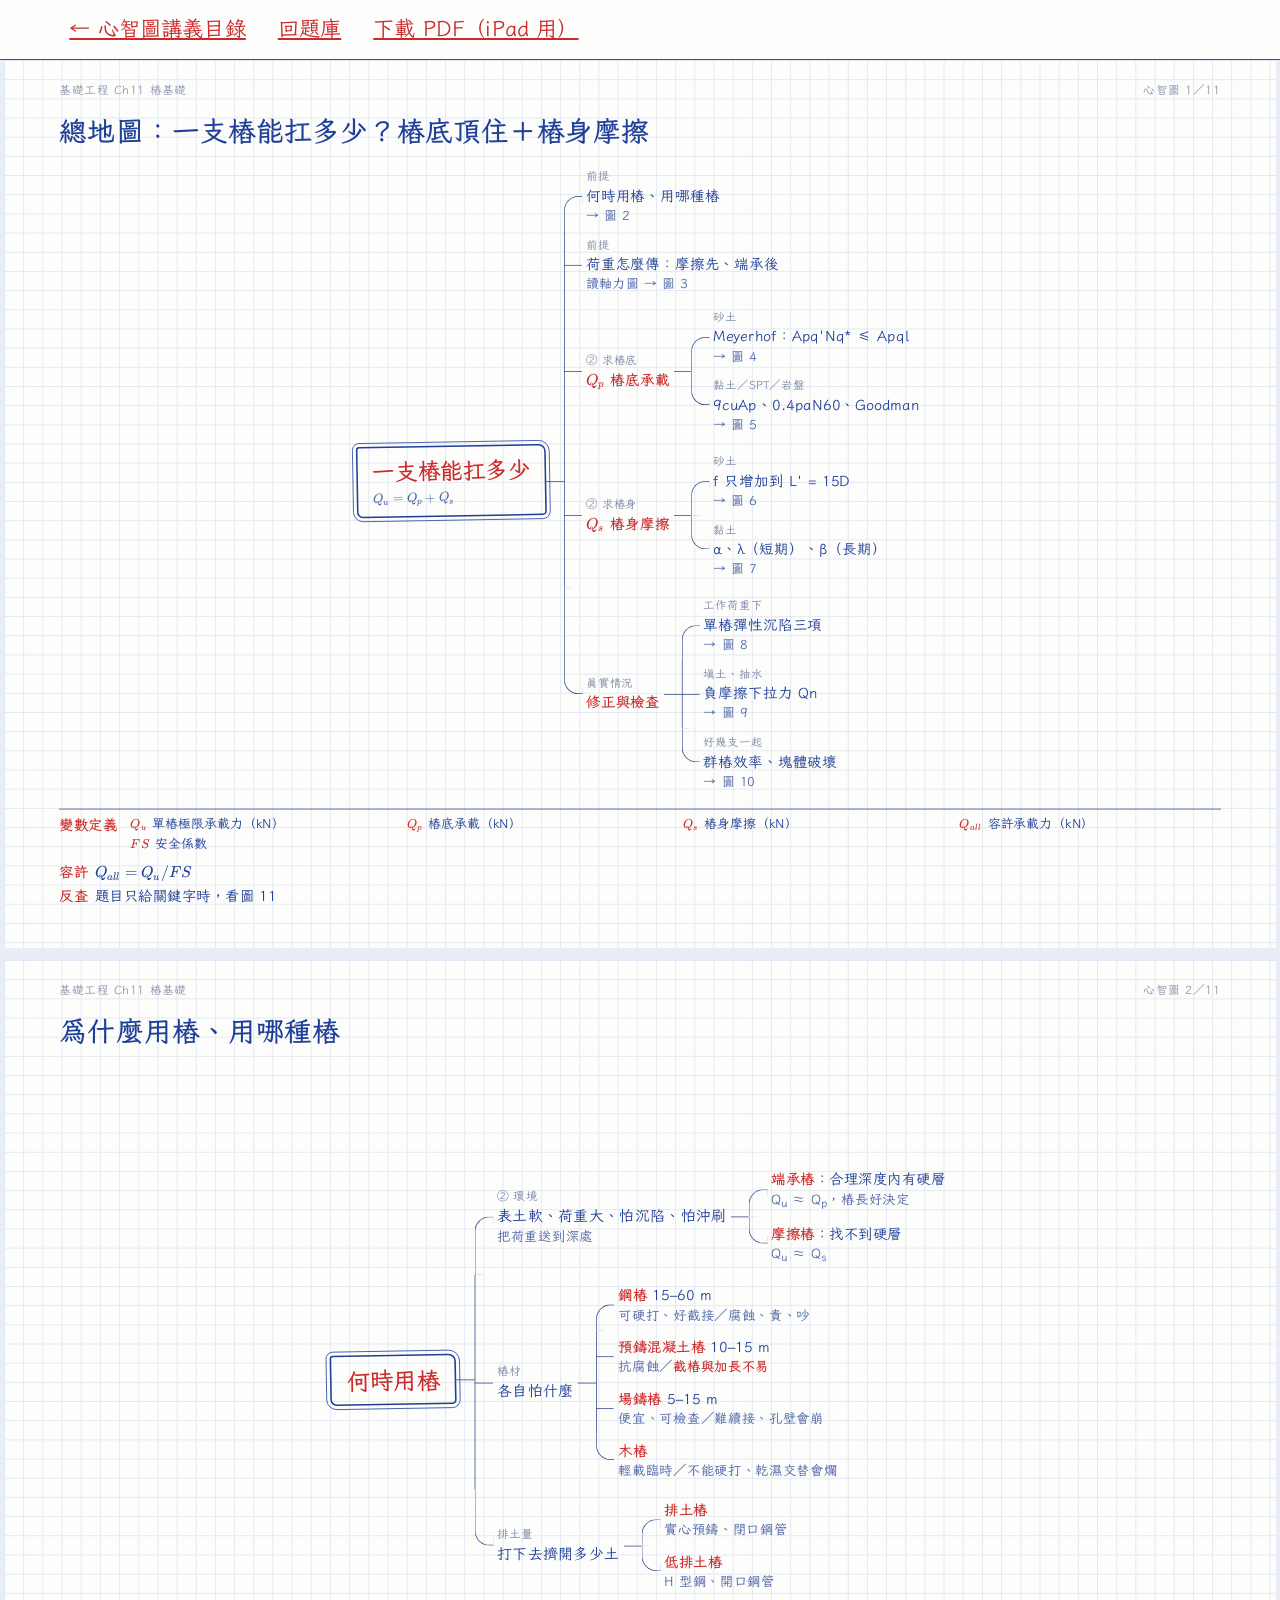
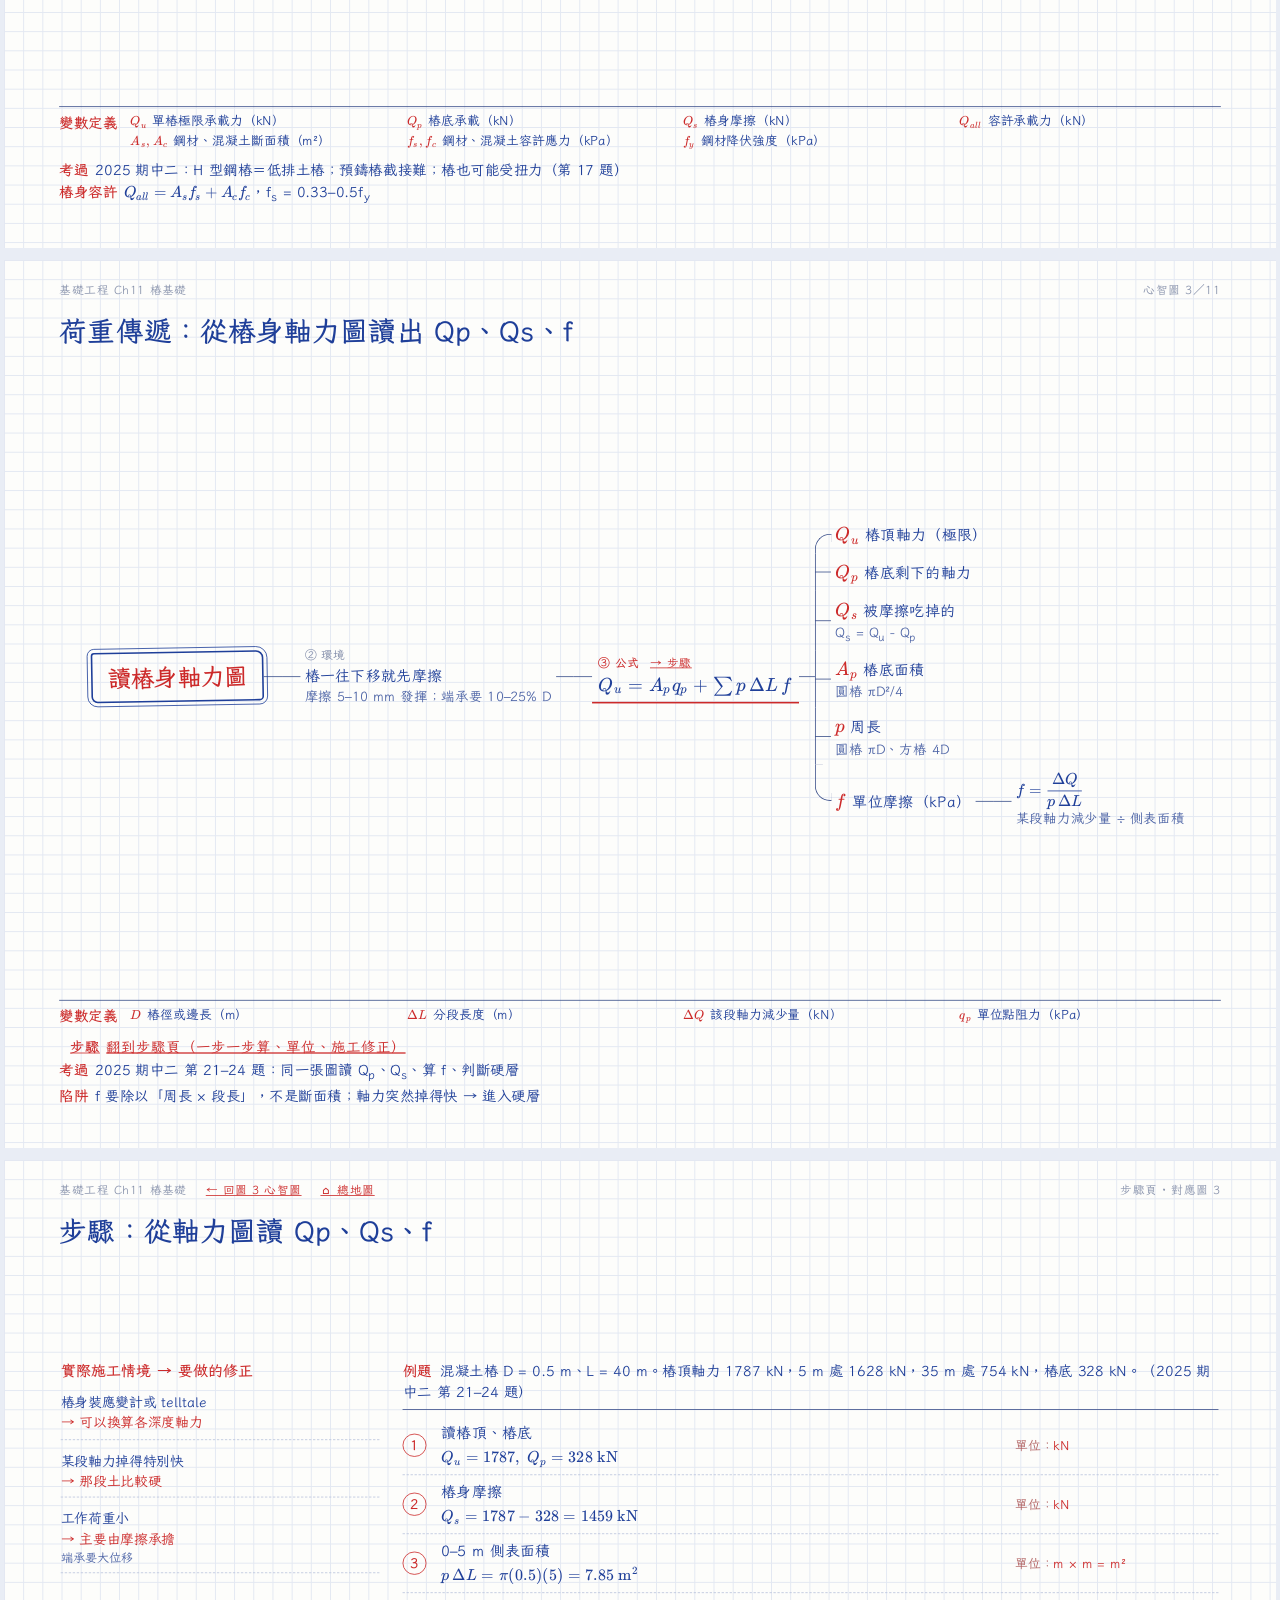
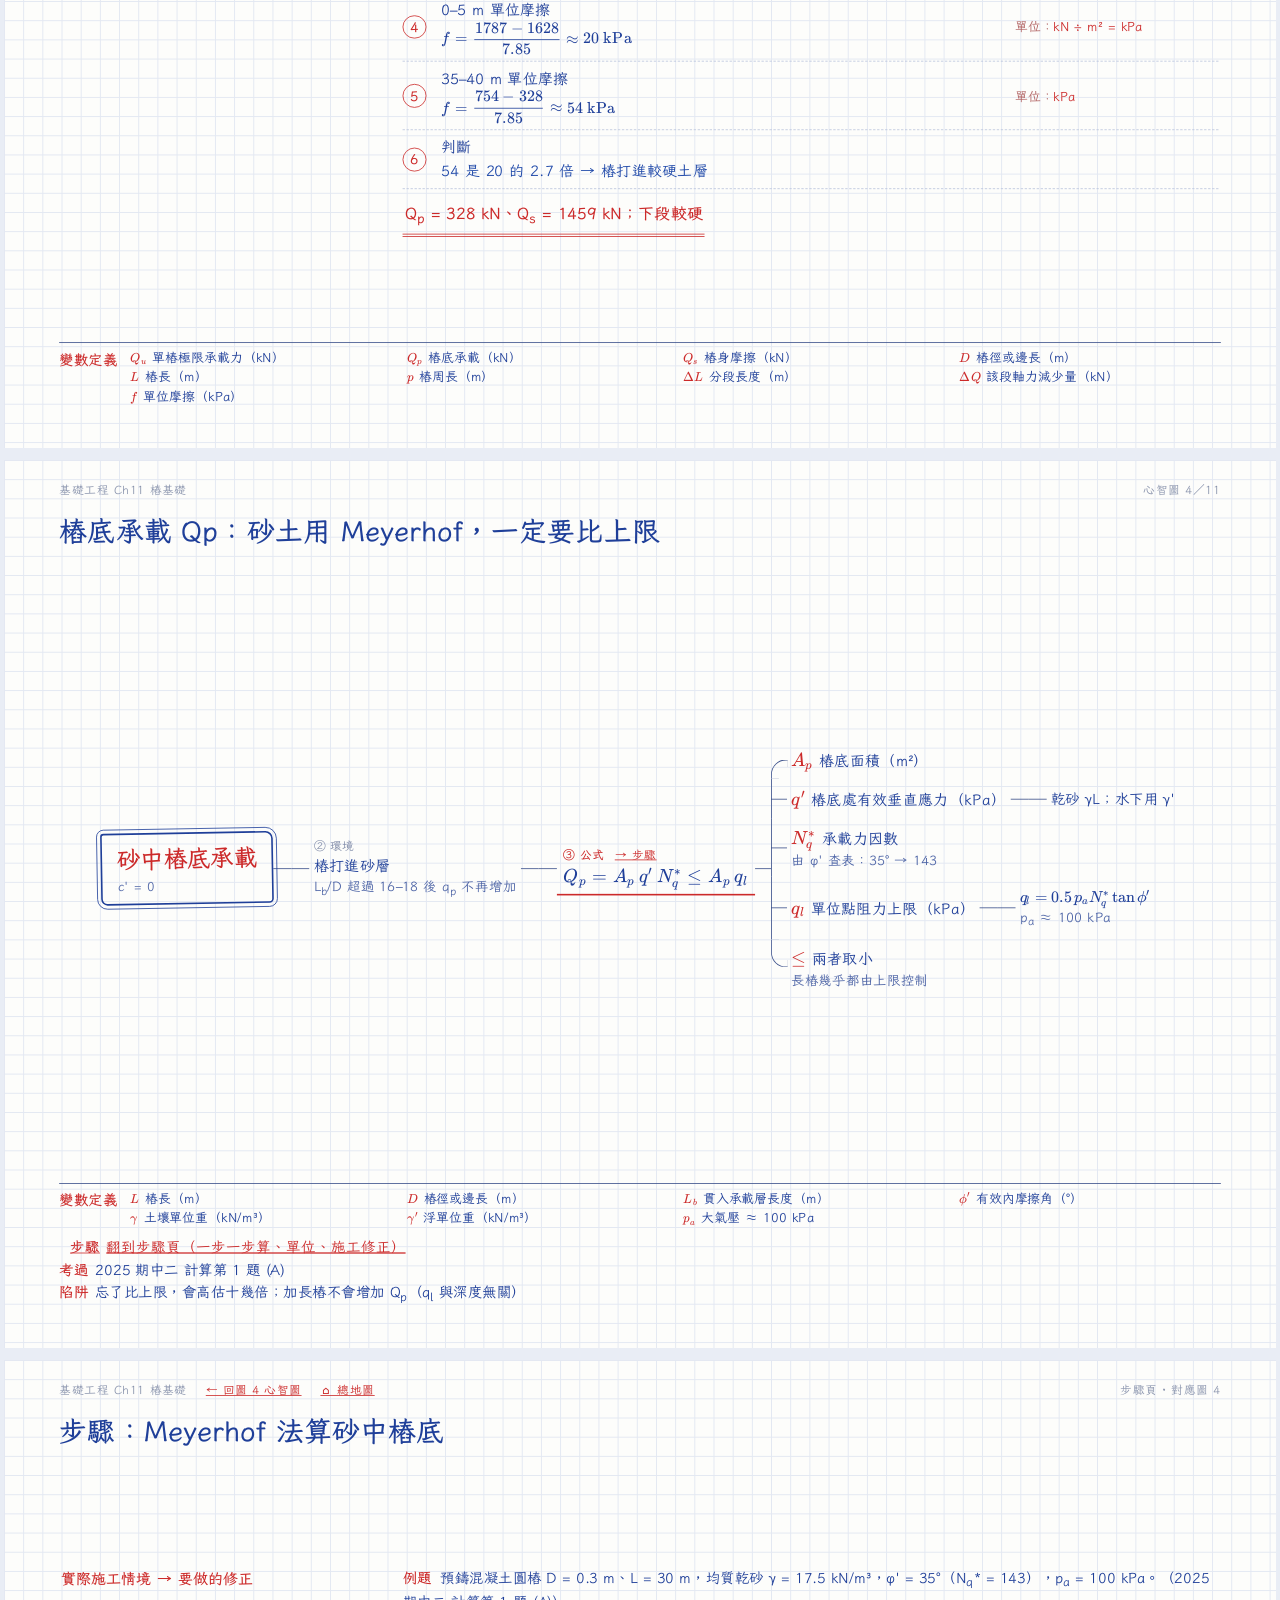
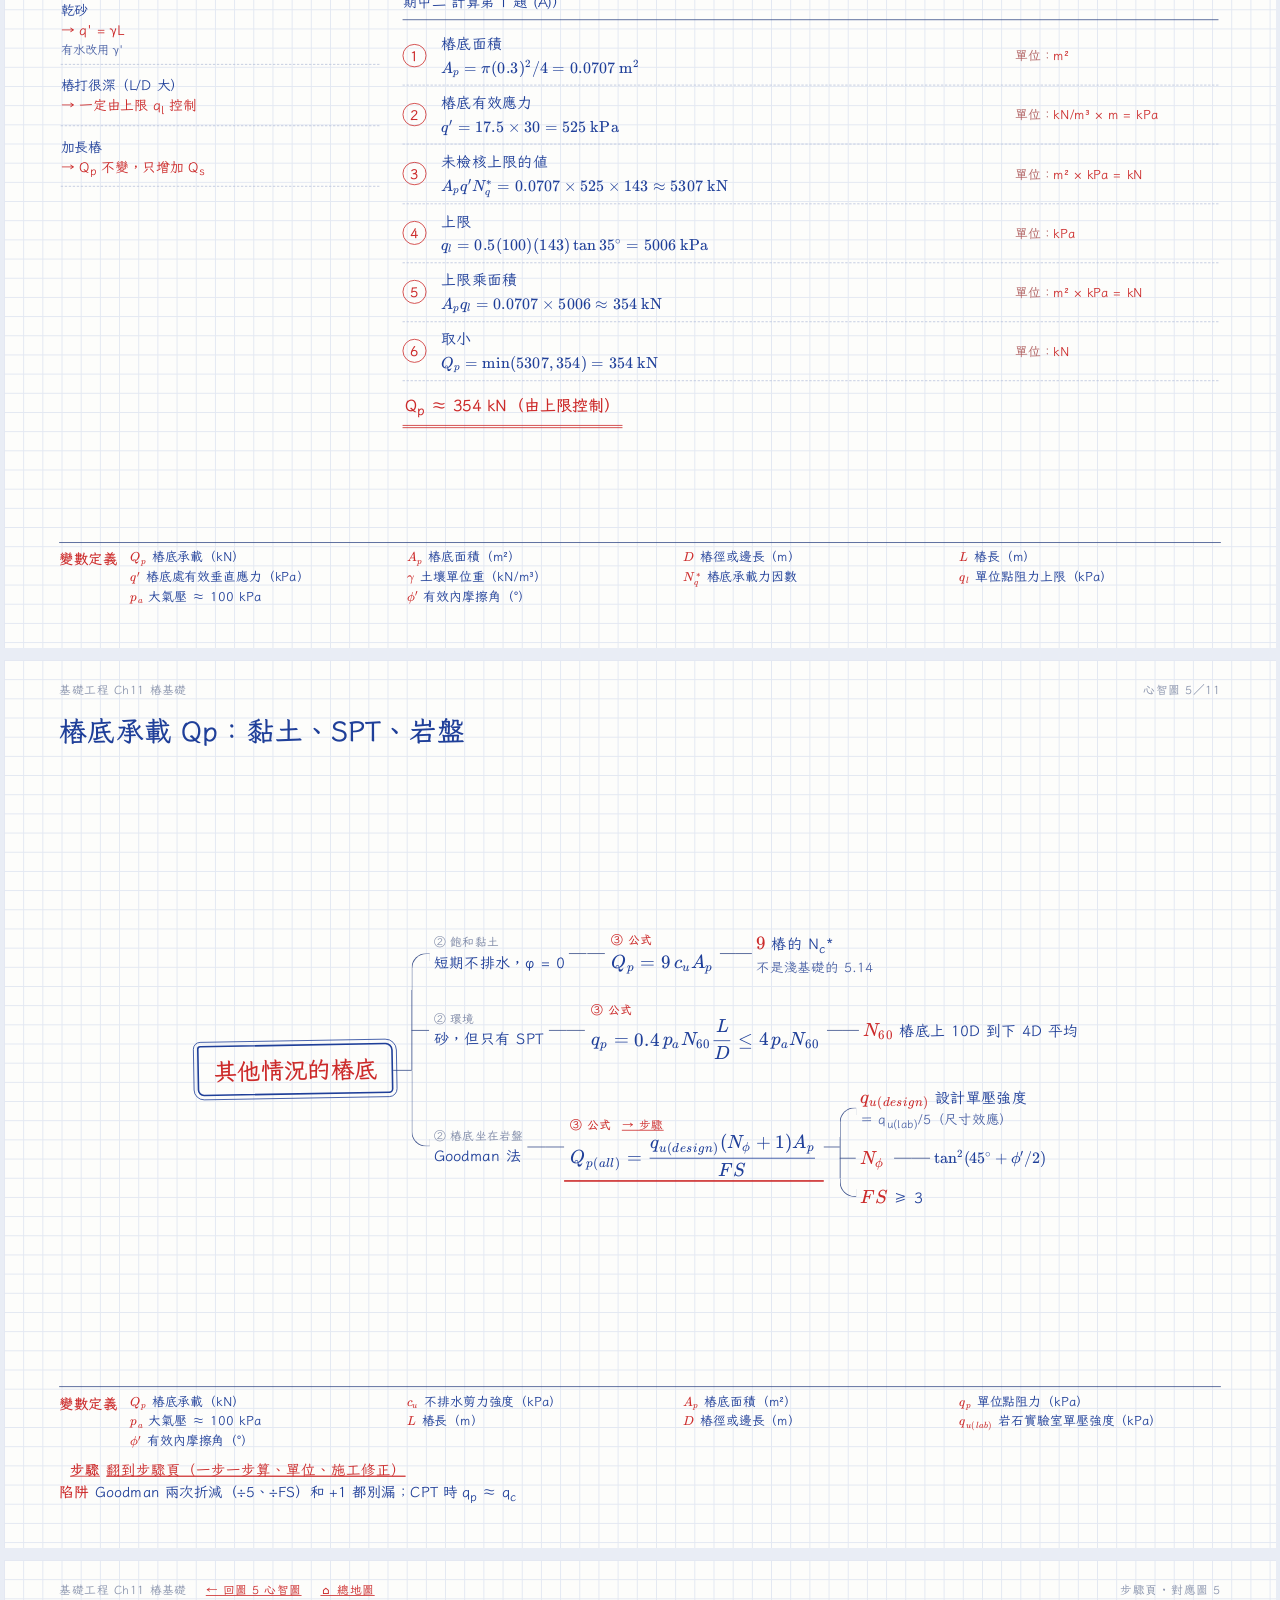
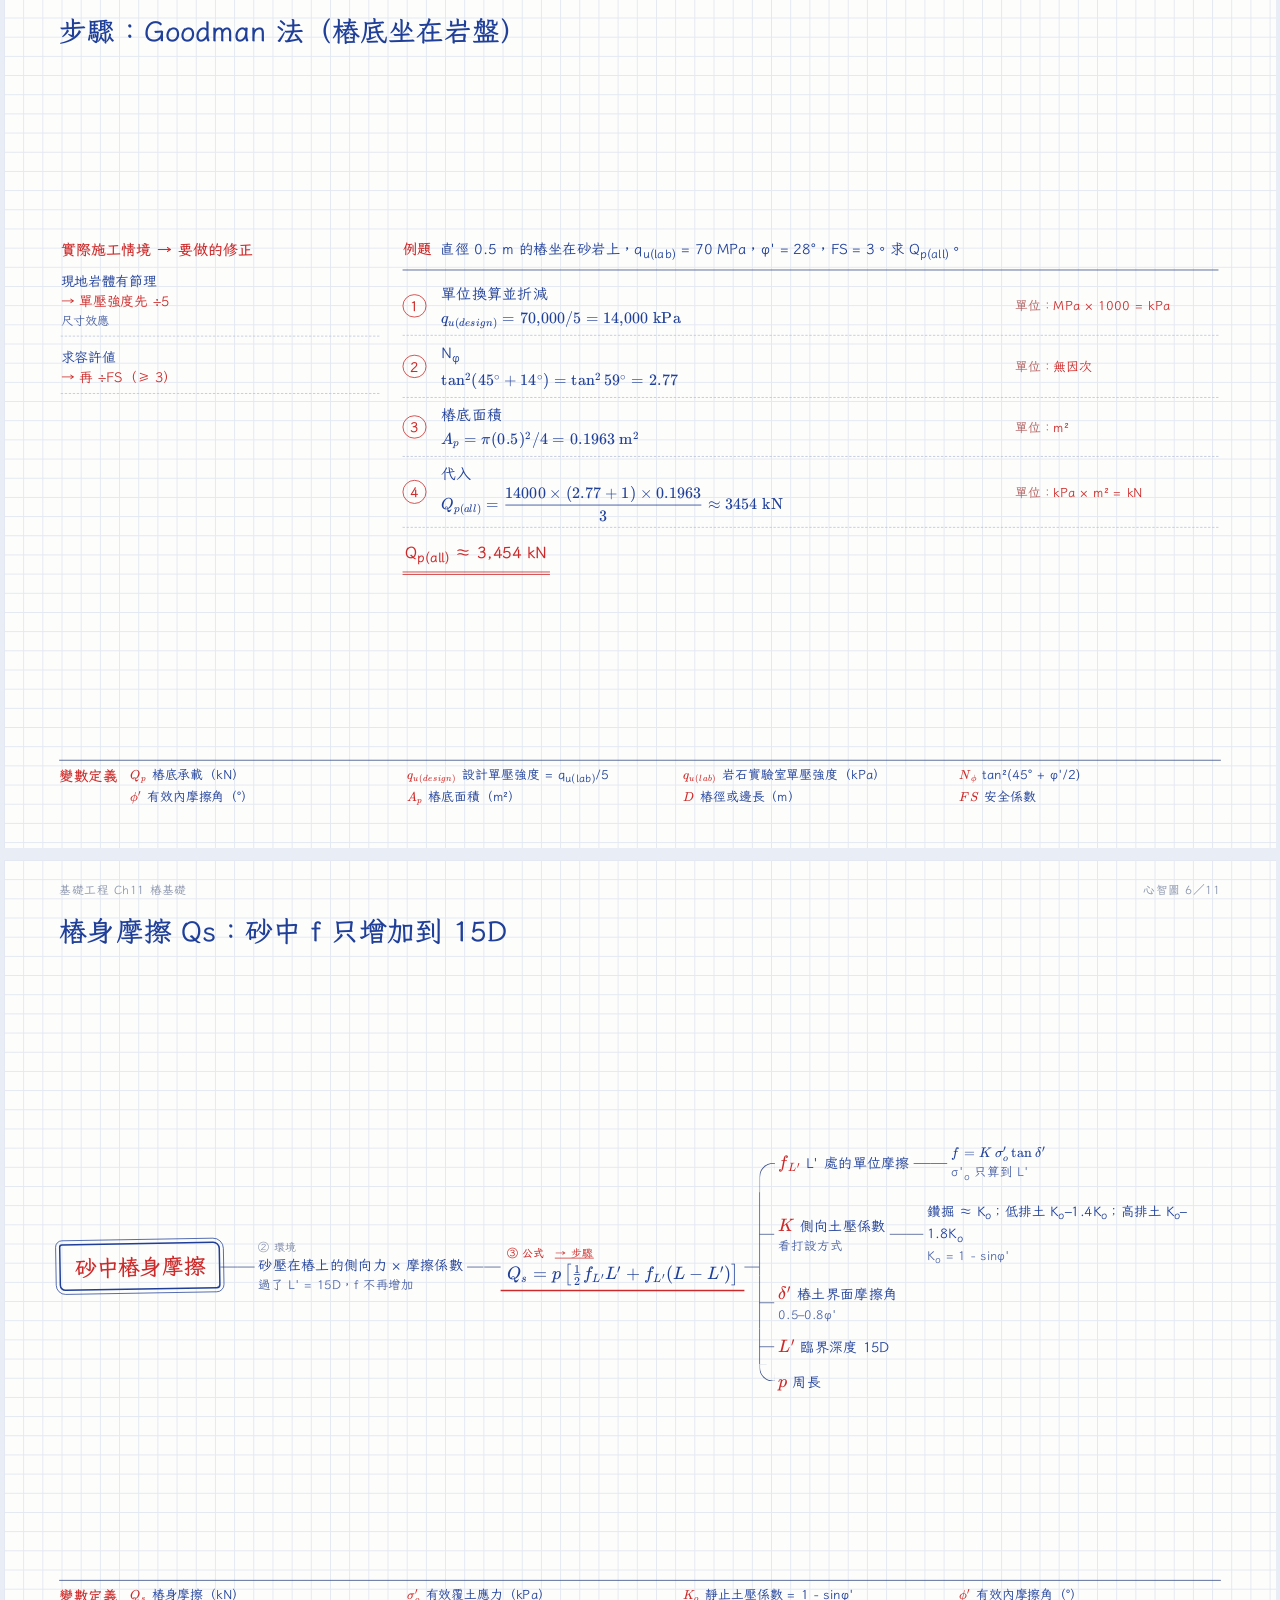
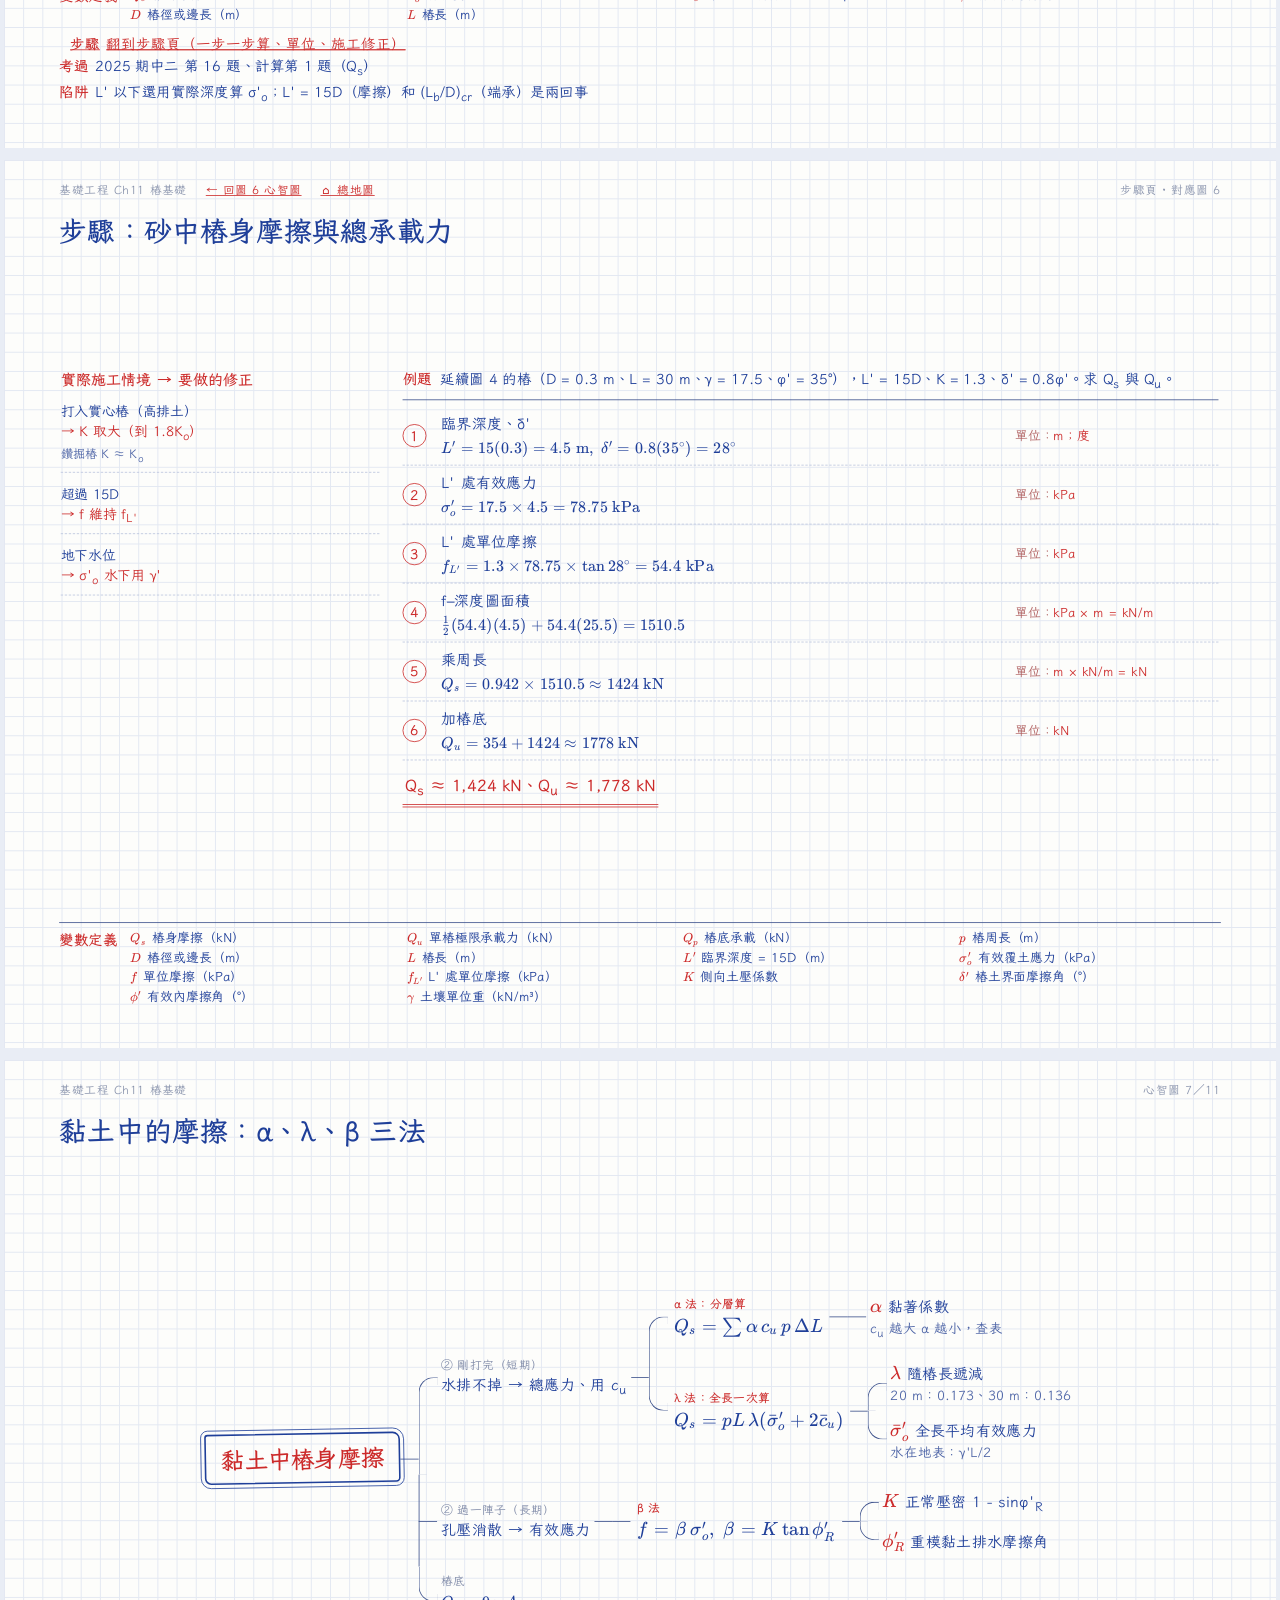
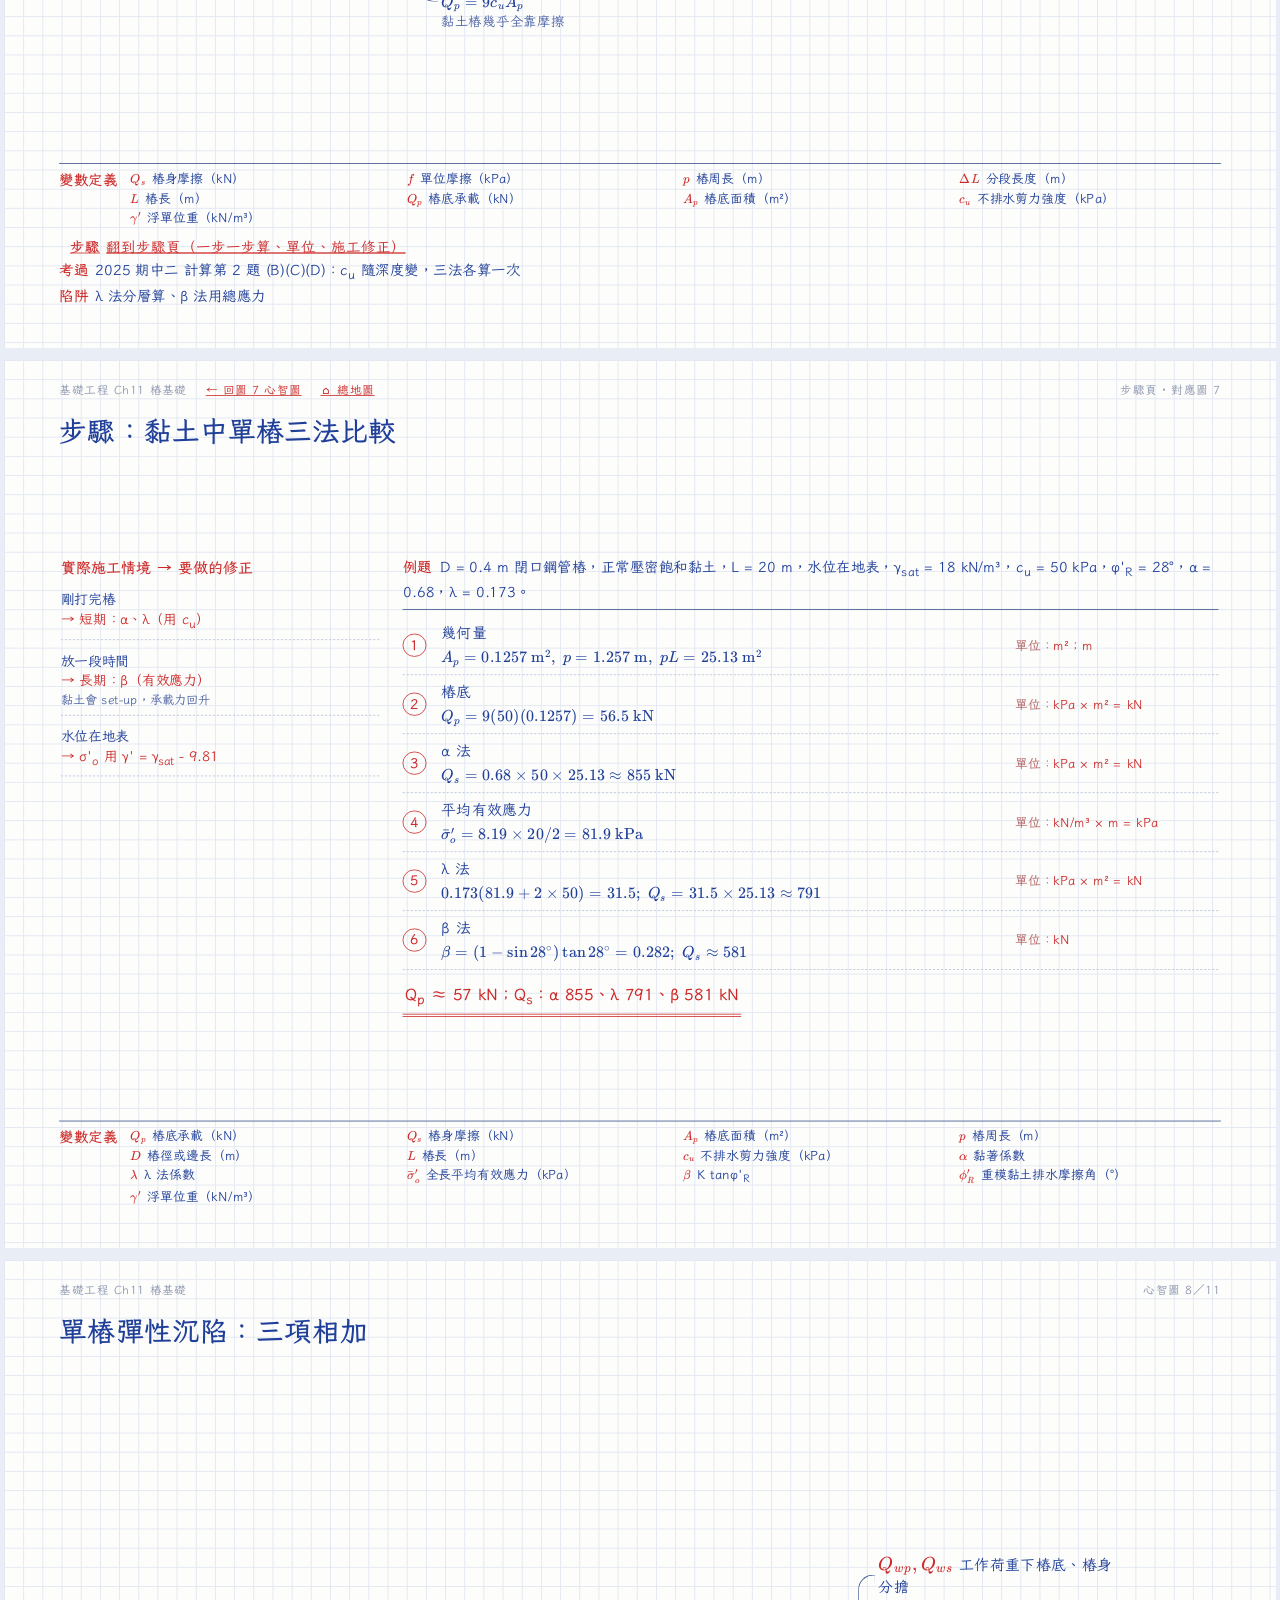
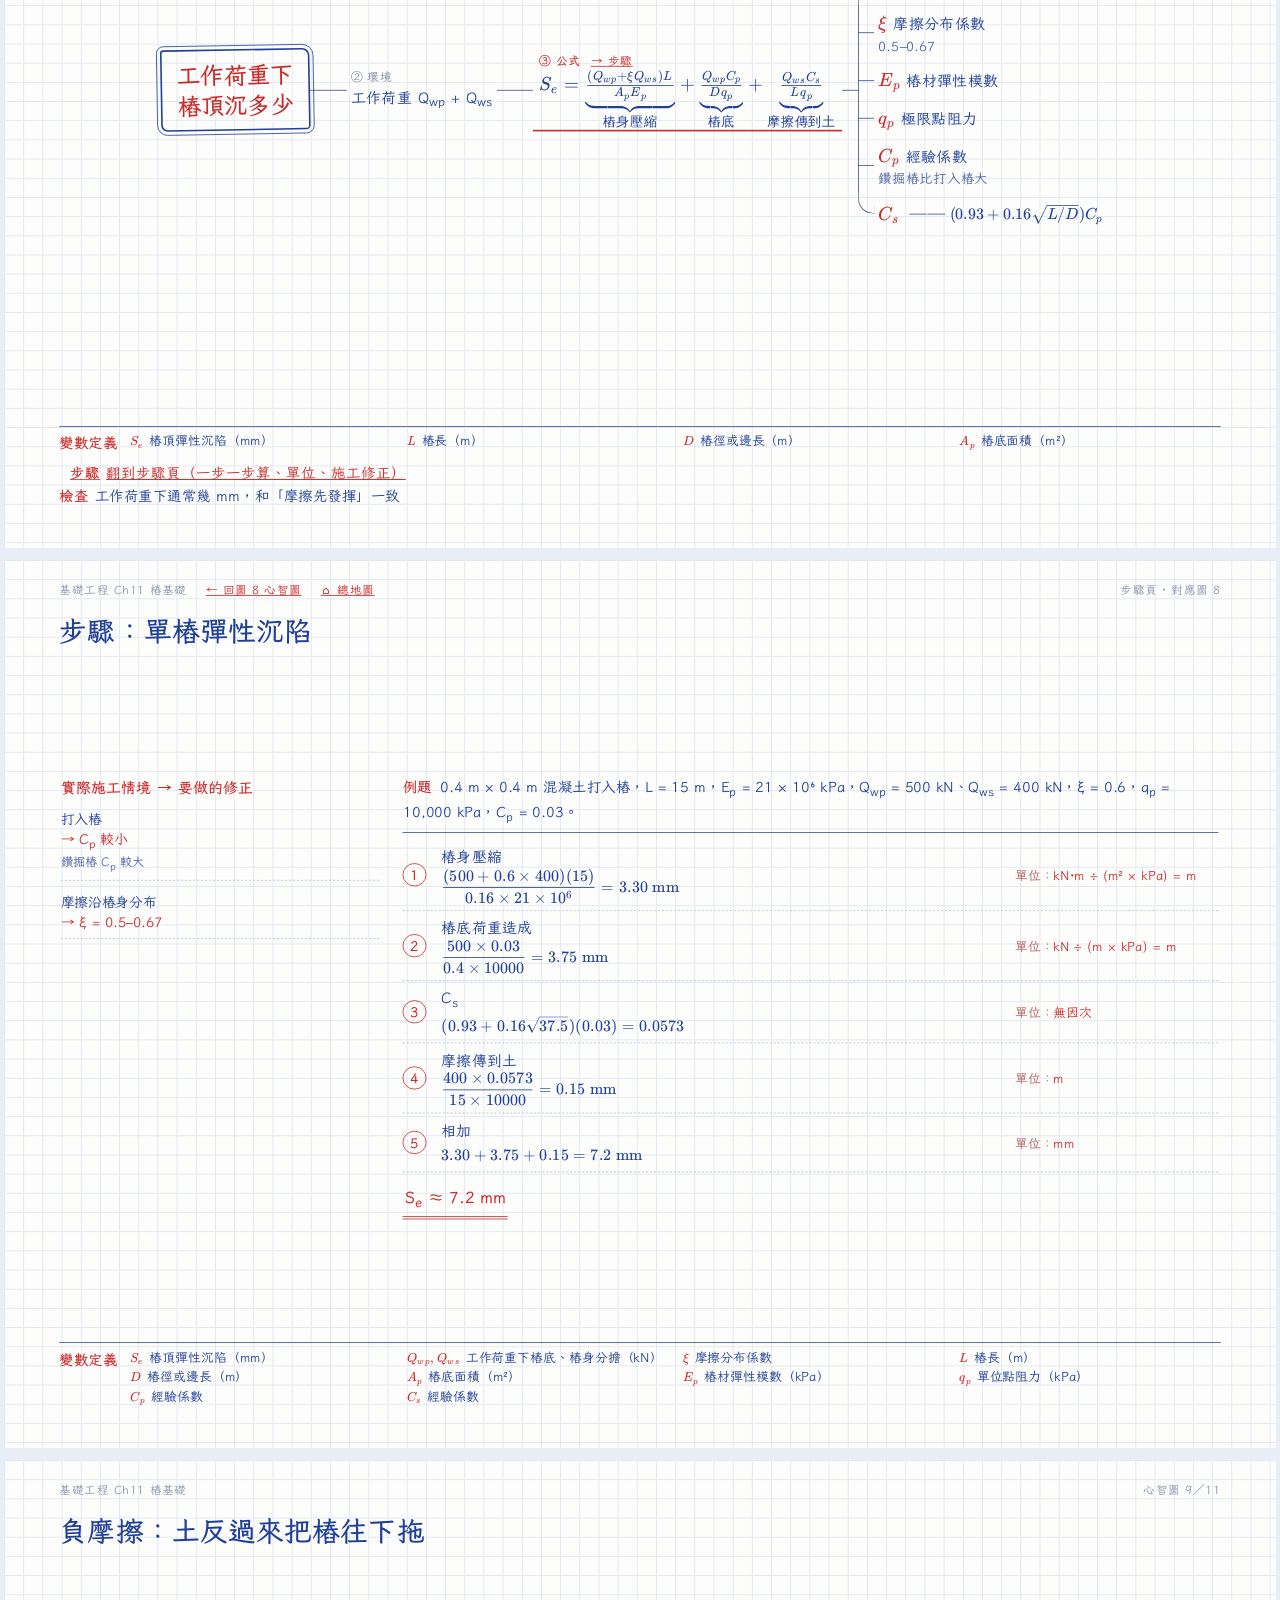
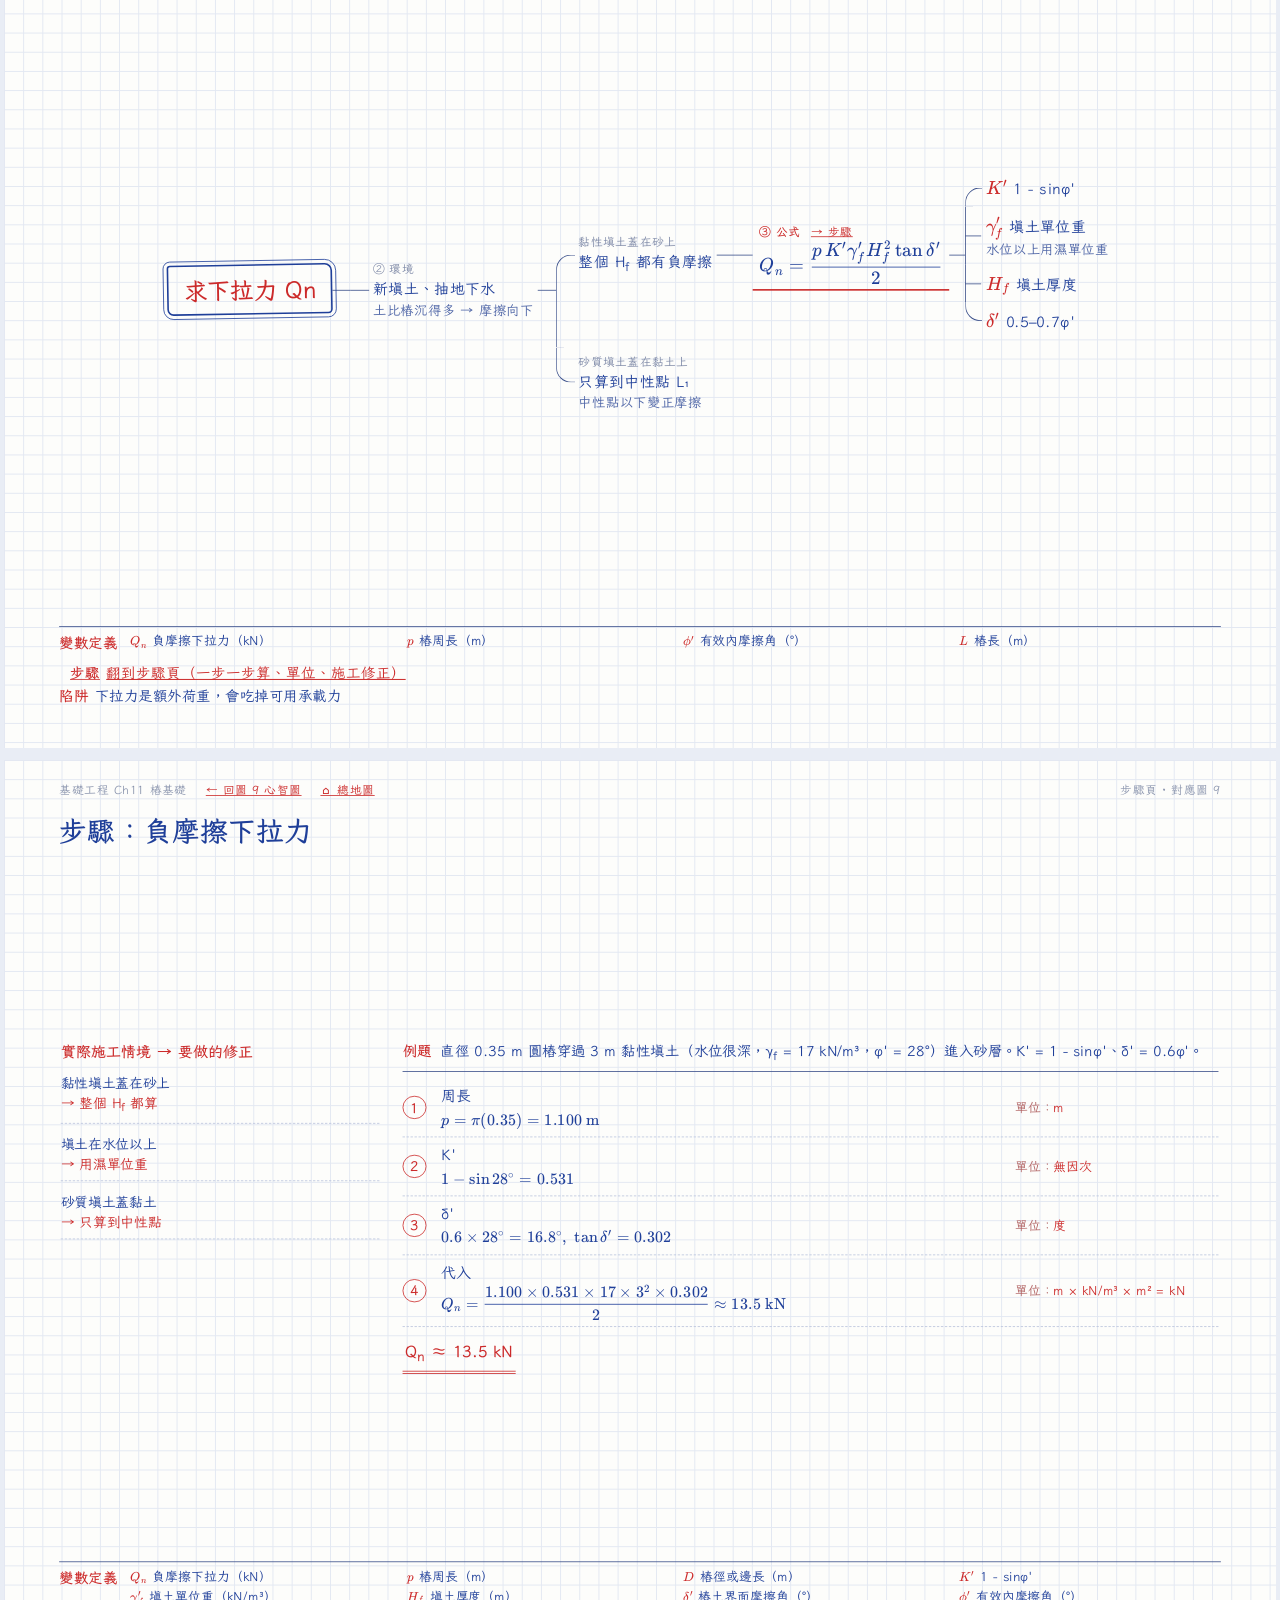
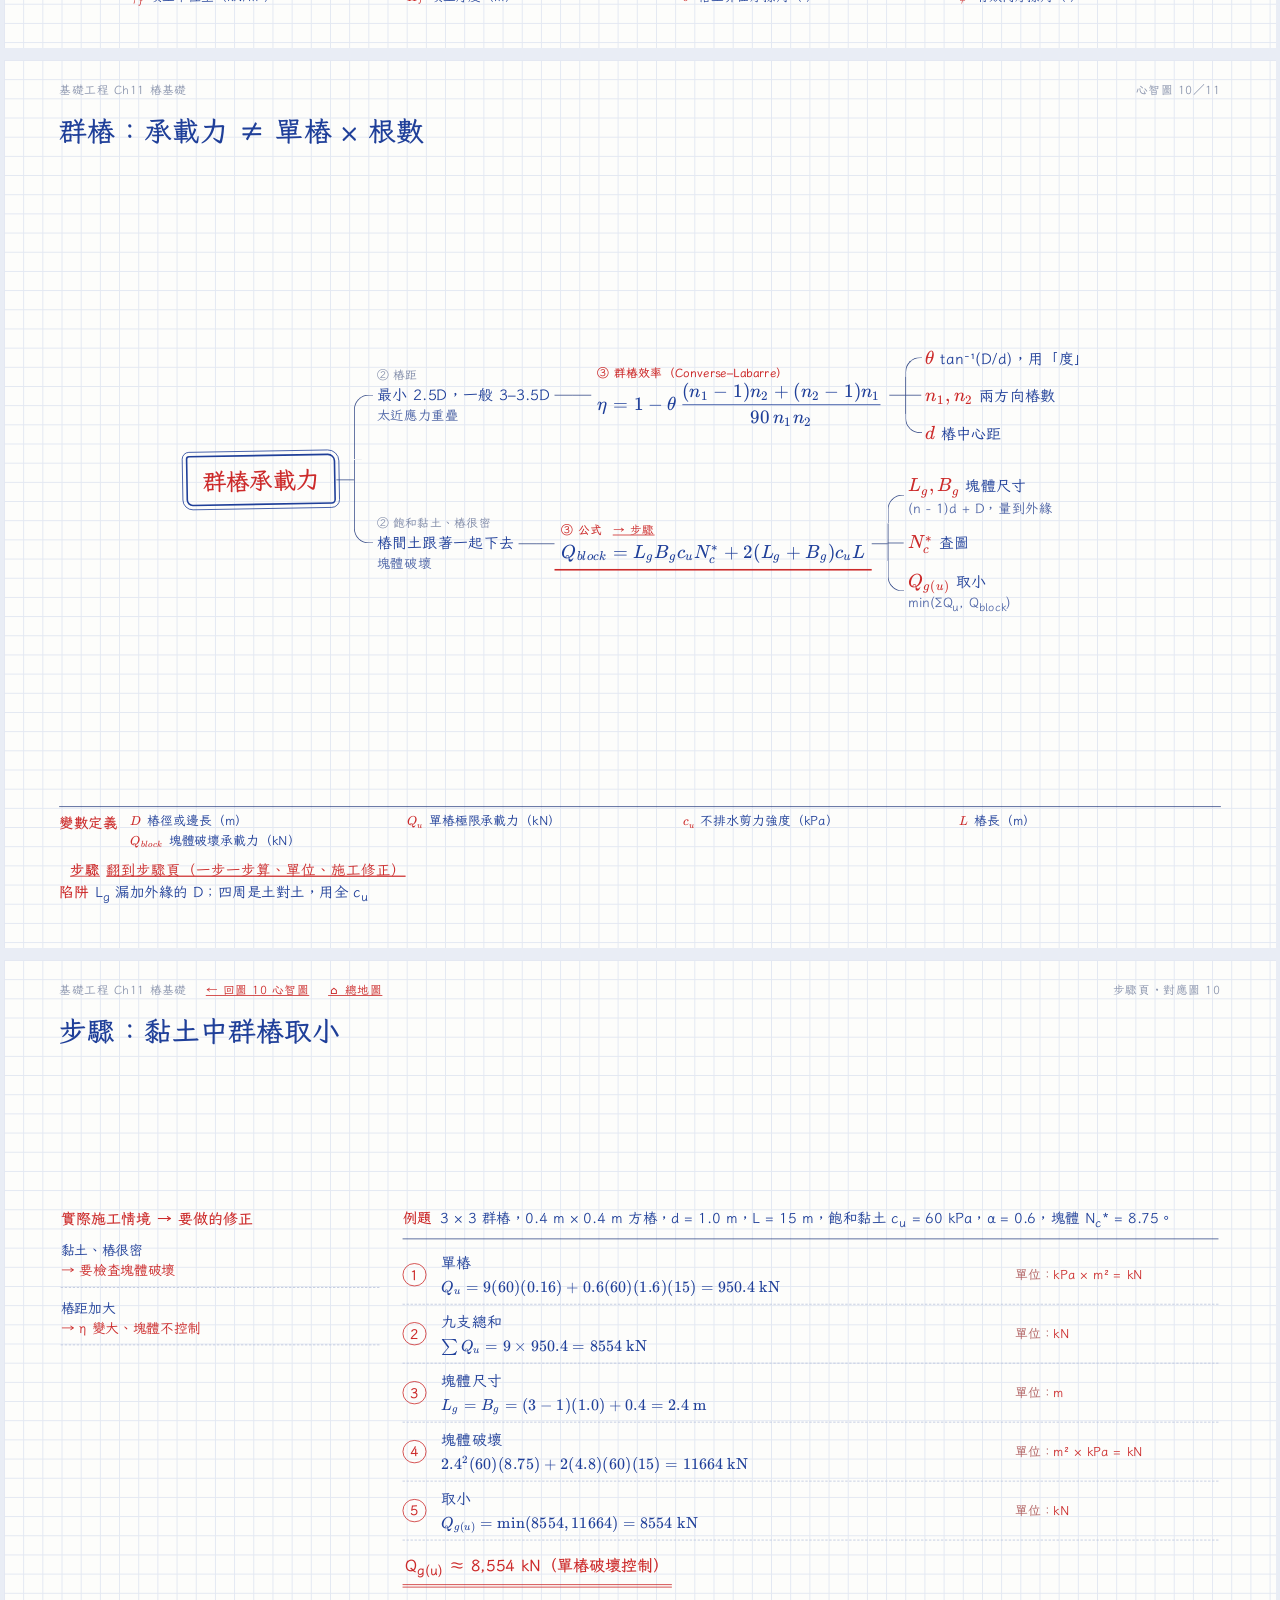
==== commit 87d3a0eb: "心智圖網頁版：改用 transform 等比例縮放整頁並關閉 iOS 文字自動放大，修正手機上節點與文字重疊、右側被截斷 Co-Authored-By: Claude Opus 5.5 <norepl" ====
--- a/mindmap/ch11.html
+++ b/mindmap/ch11.html
@@ -196,6 +196,12 @@
   
 </section>
 <script>
-function fit(){ var z = Math.min(1, document.documentElement.clientWidth / 1600); document.body.style.zoom = z; }
+function fit(){ var W = document.documentElement.clientWidth, z = Math.min(1, (W - 8) / 1592);
+  document.body.style.zoom = "";
+  document.querySelectorAll(".page").forEach(function (p) {
+    var w = p.parentNode;
+    if (!w.classList || !w.classList.contains("pgw")) { w = document.createElement("div"); w.className = "pgw"; p.parentNode.insertBefore(w, p); w.appendChild(p); }
+    p.style.transform = "scale(" + z + ")"; w.style.width = Math.floor(p.offsetWidth * z) + "px"; w.style.height = Math.floor(p.offsetHeight * z) + "px";
+  }); }
 fit(); addEventListener("resize", fit);
 </script></body></html>
--- a/mindmap/mm.css
+++ b/mindmap/mm.css
@@ -229,3 +229,9 @@
 .webbar a { color: var(--ink-r); }
 body { background: #e9edf5; }
 .page { margin: 0 auto 18pt; box-shadow: 0 0 0 1pt #d3d9e6; }
+
+/* 手機：整頁等比例縮小（取代 body zoom，避免 iOS 文字放大造成重疊） */
+html { -webkit-text-size-adjust: 100%; text-size-adjust: 100%; }
+.pgw { margin: 0 auto 12px; overflow: hidden; }
+.pgw .page { transform-origin: 0 0; margin: 0; }
+@media (max-width: 700px) { .webbar { padding: 8px 12px; gap: 14px; font-size: 14px; flex-wrap: wrap; } }
